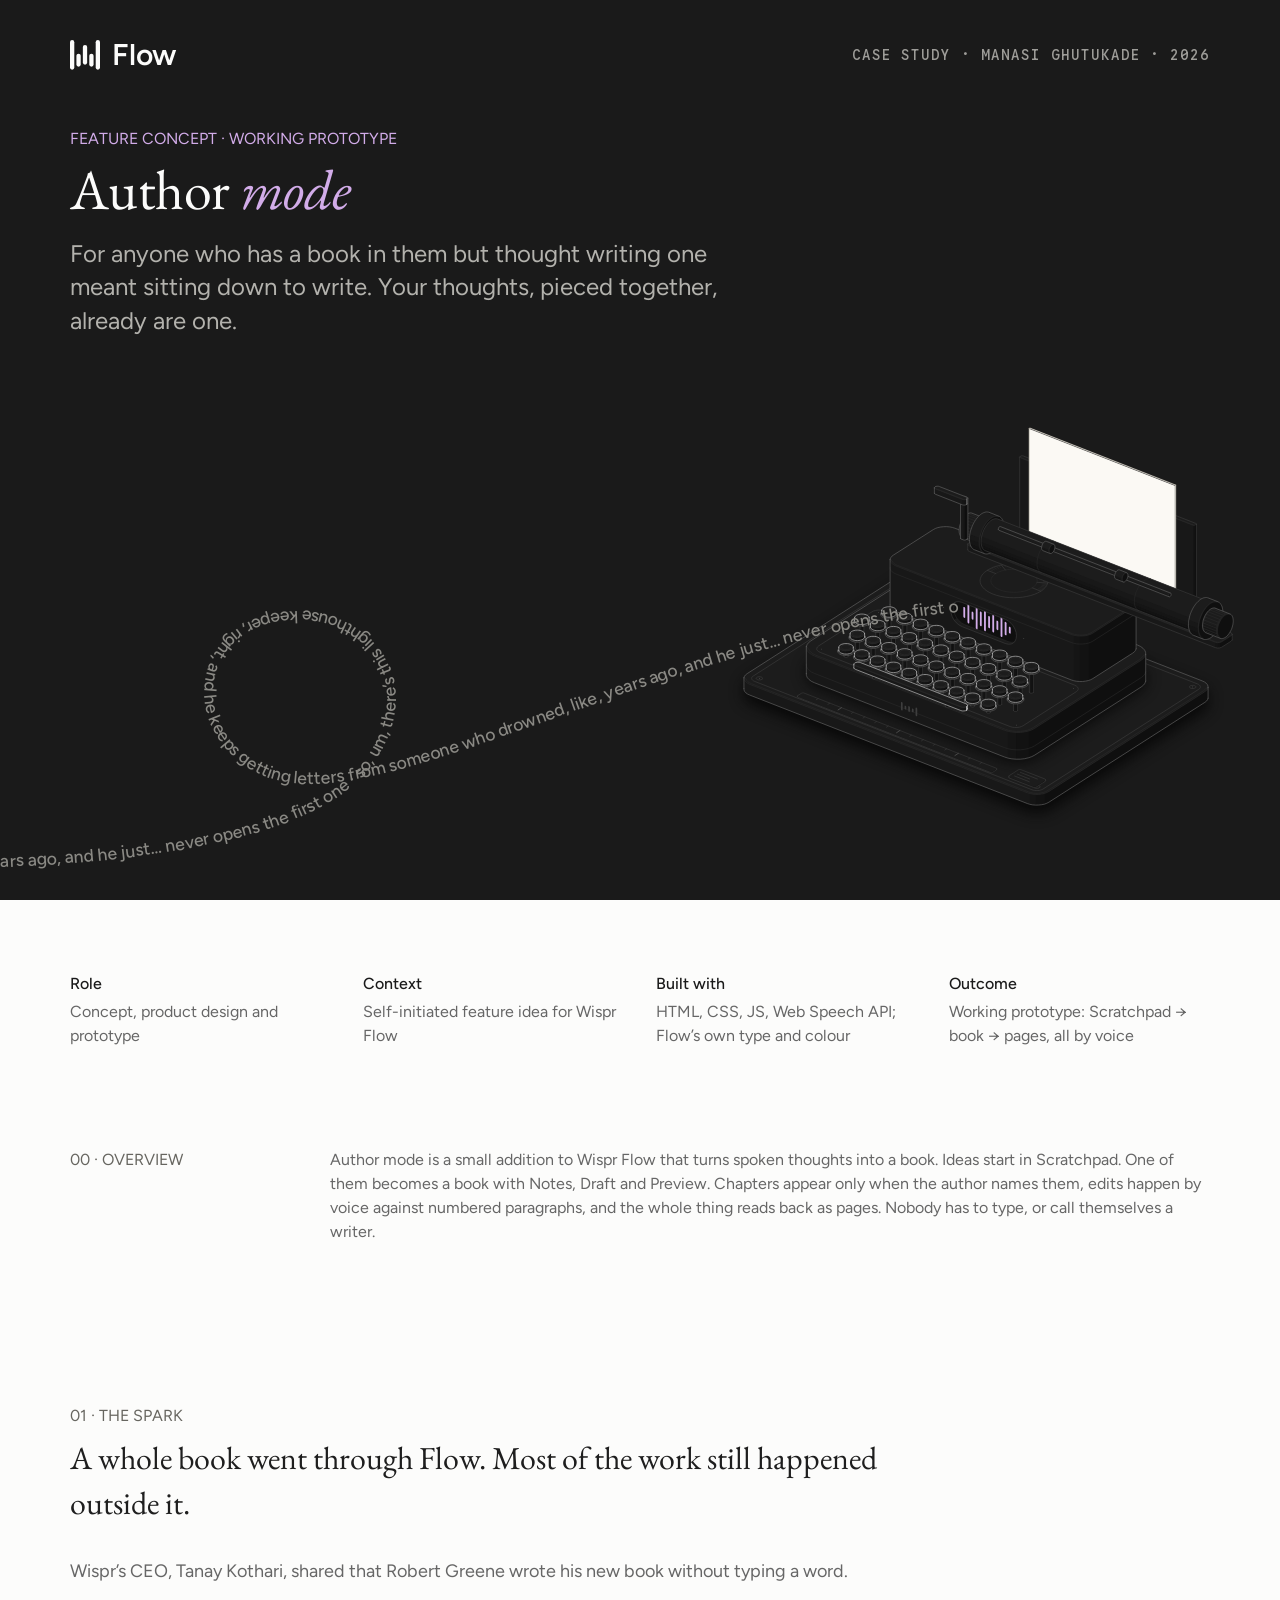
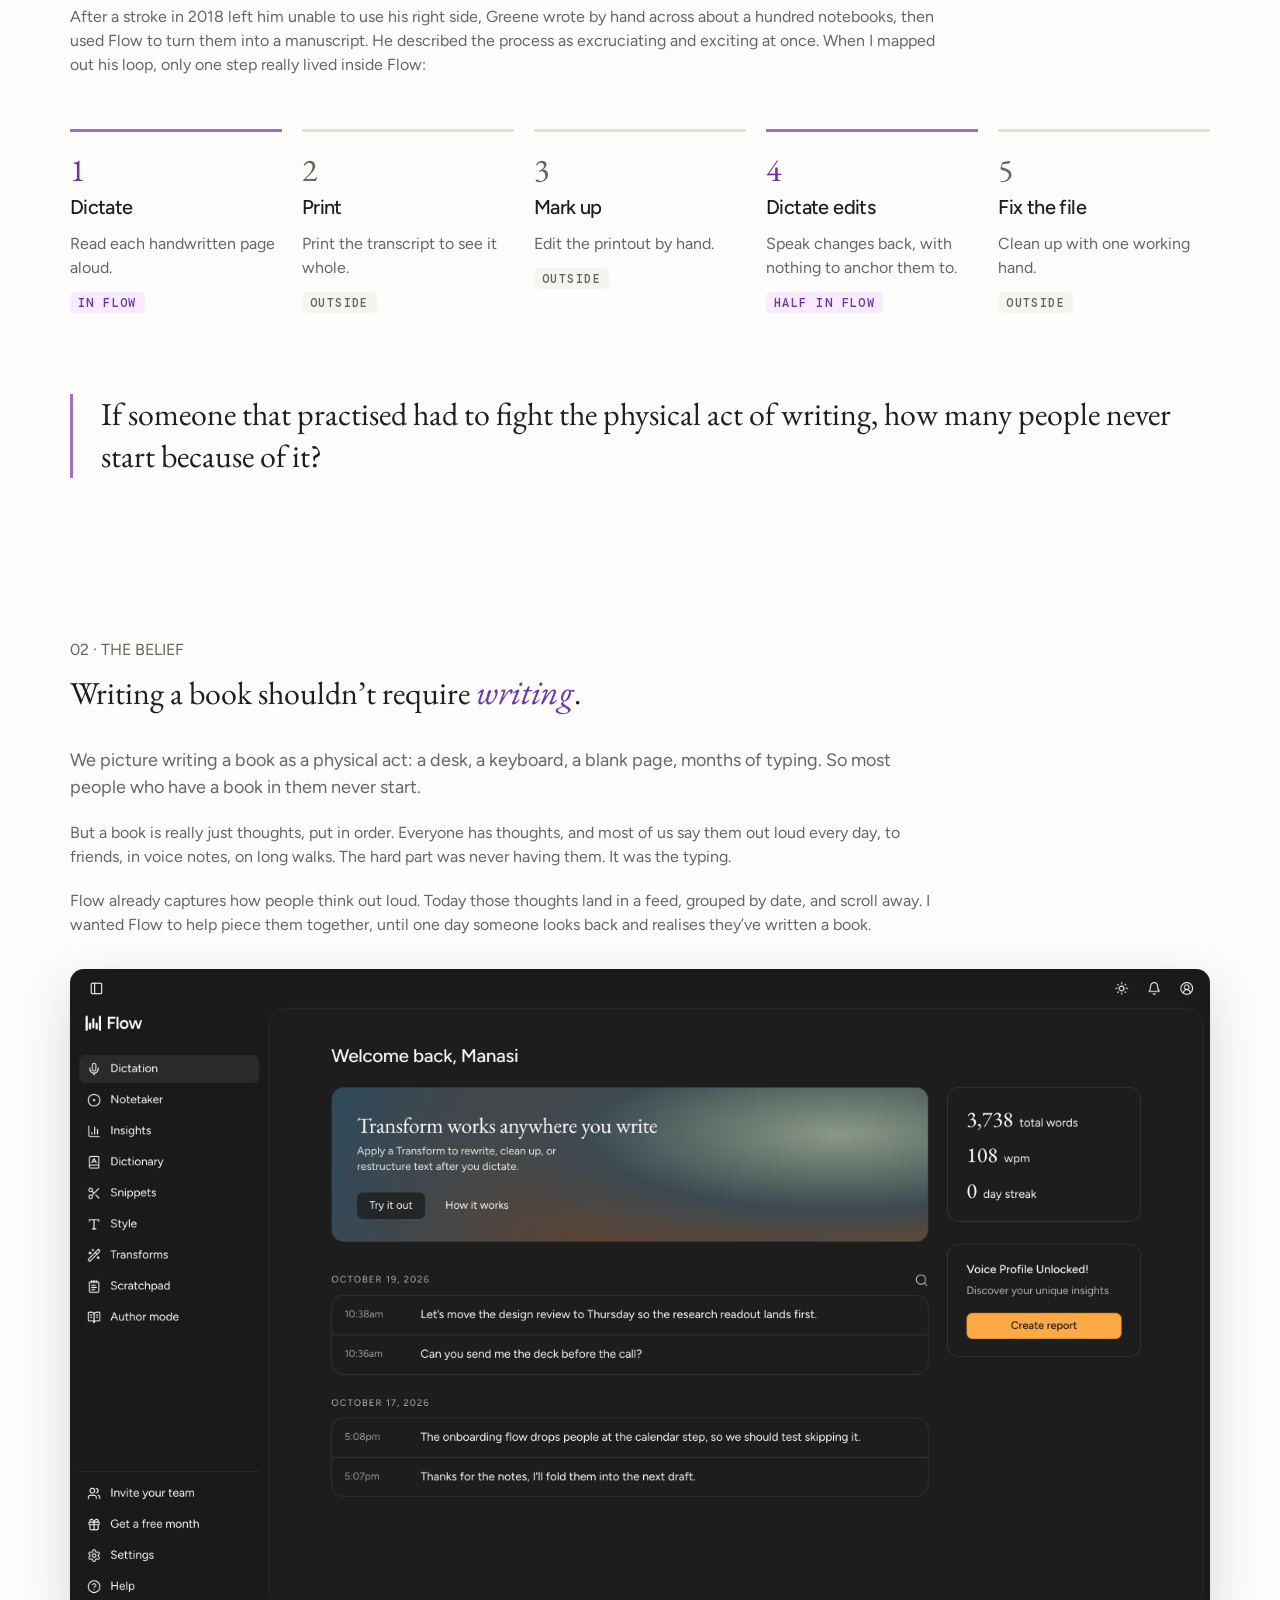
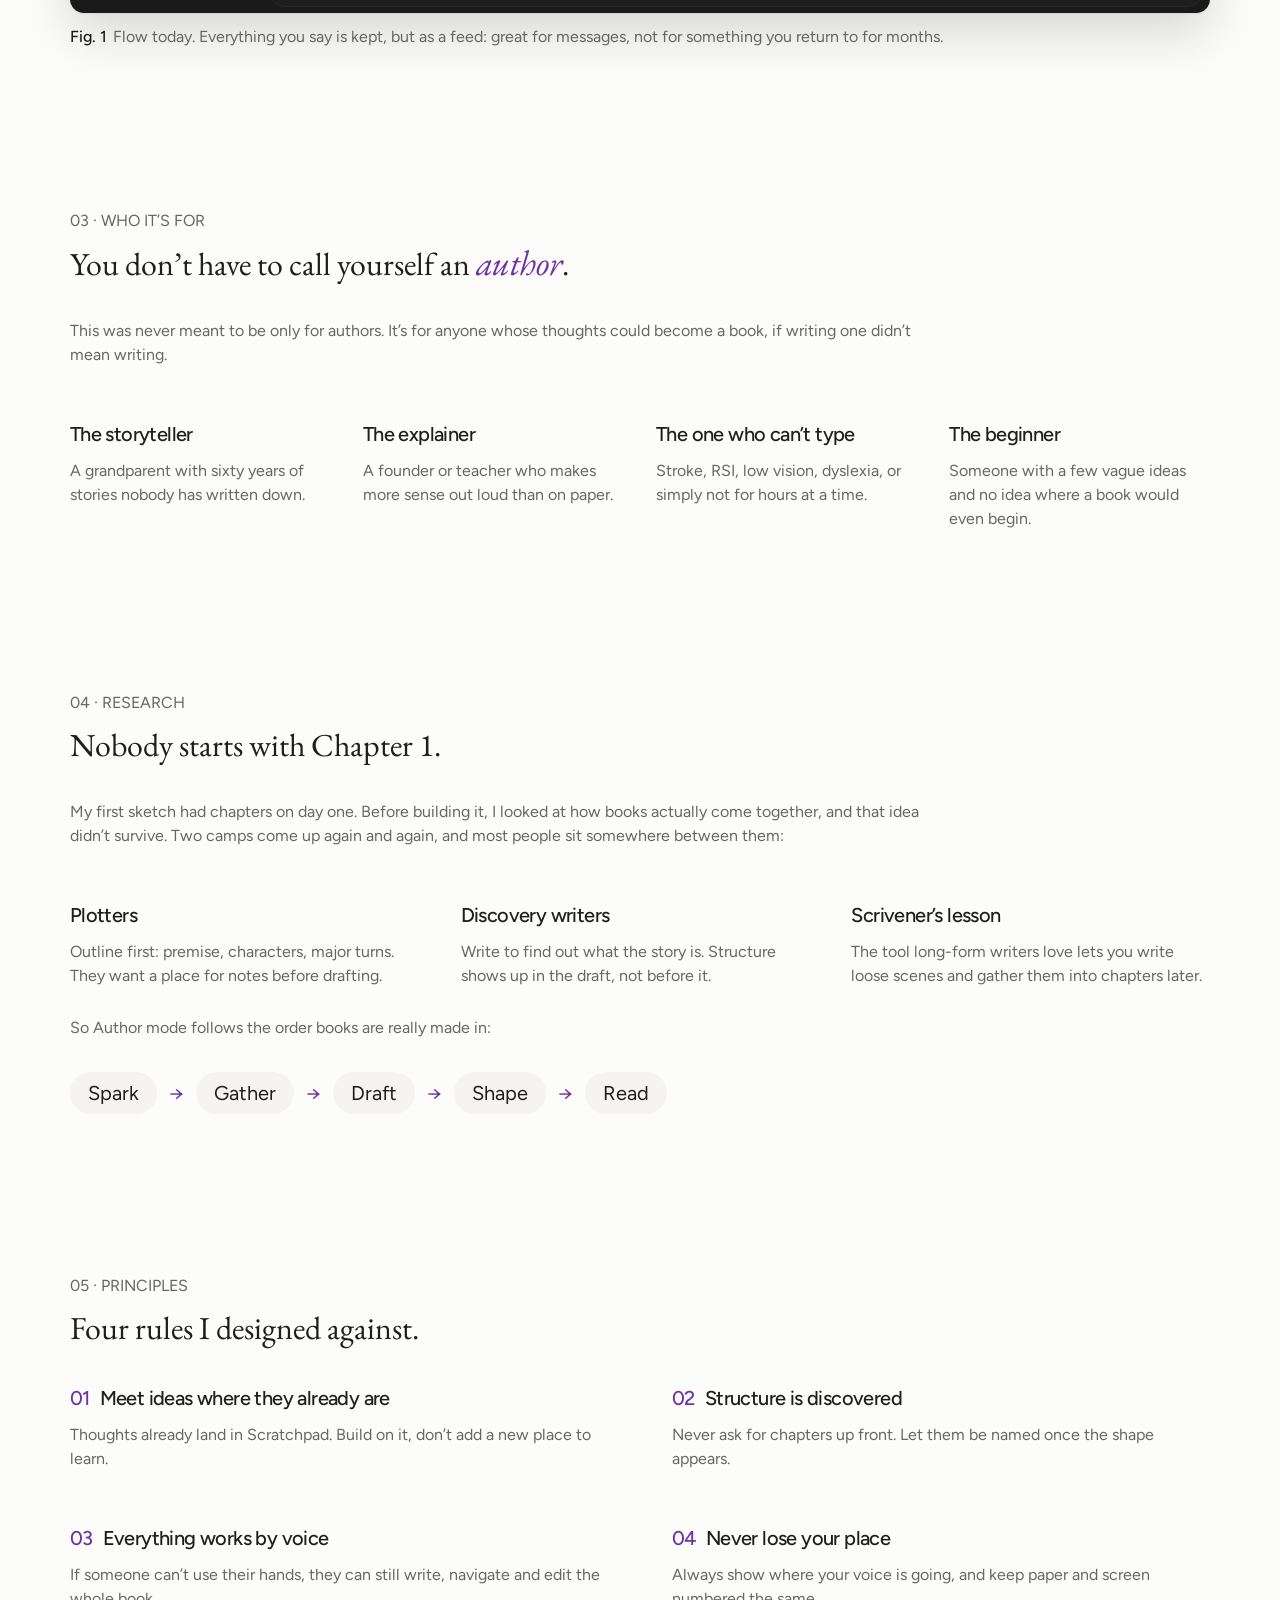
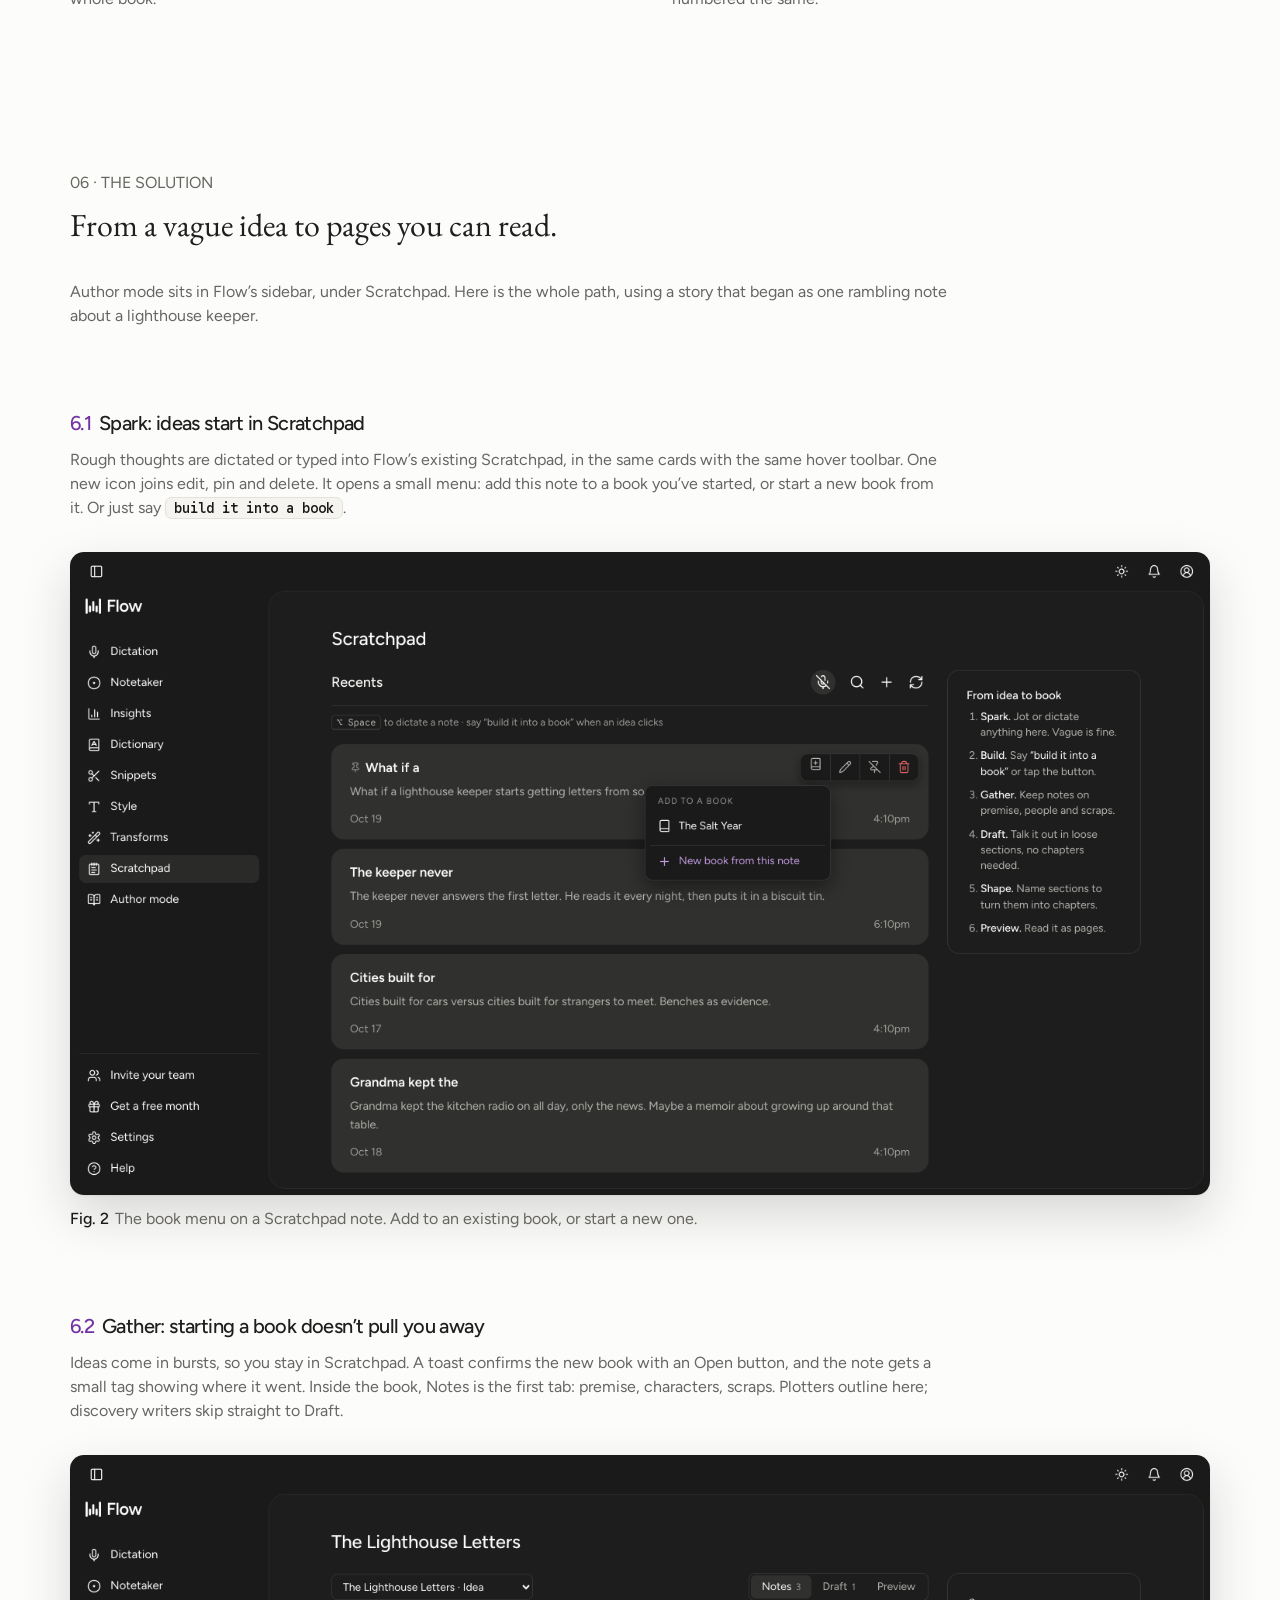
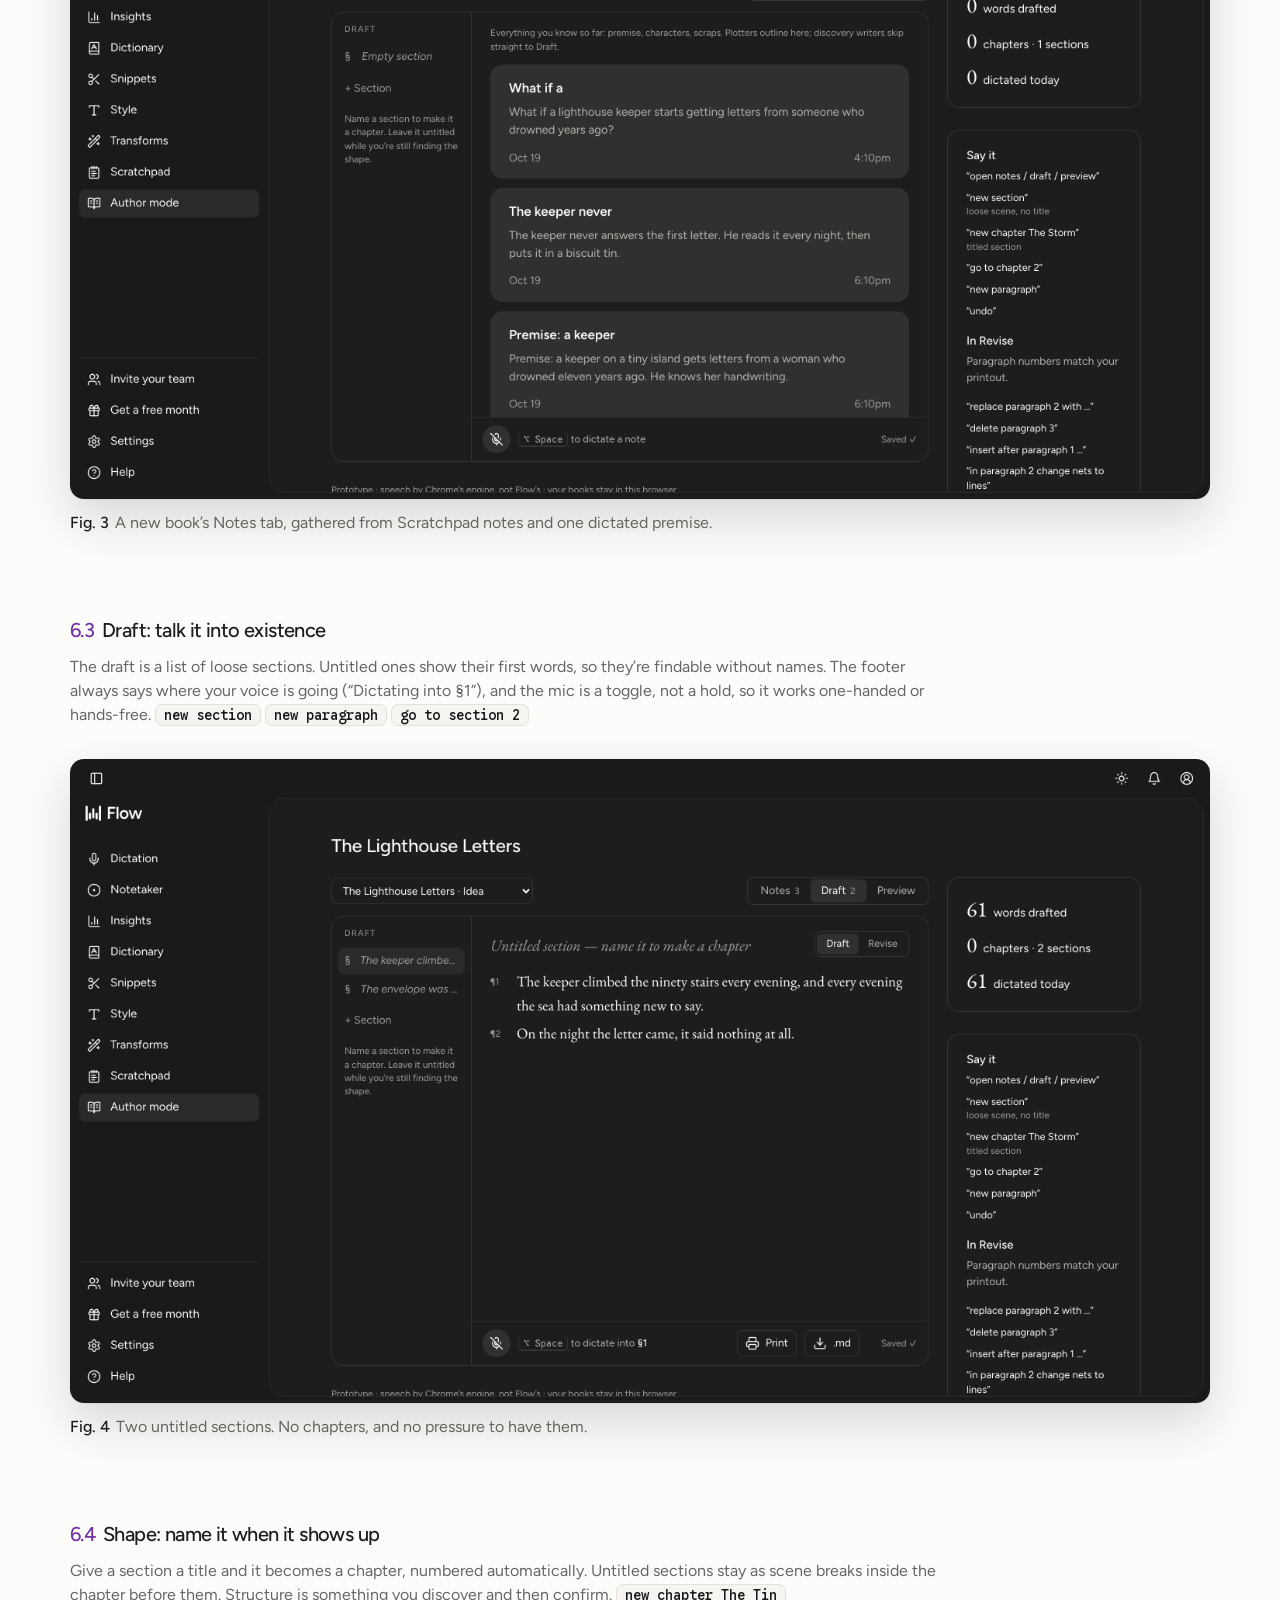
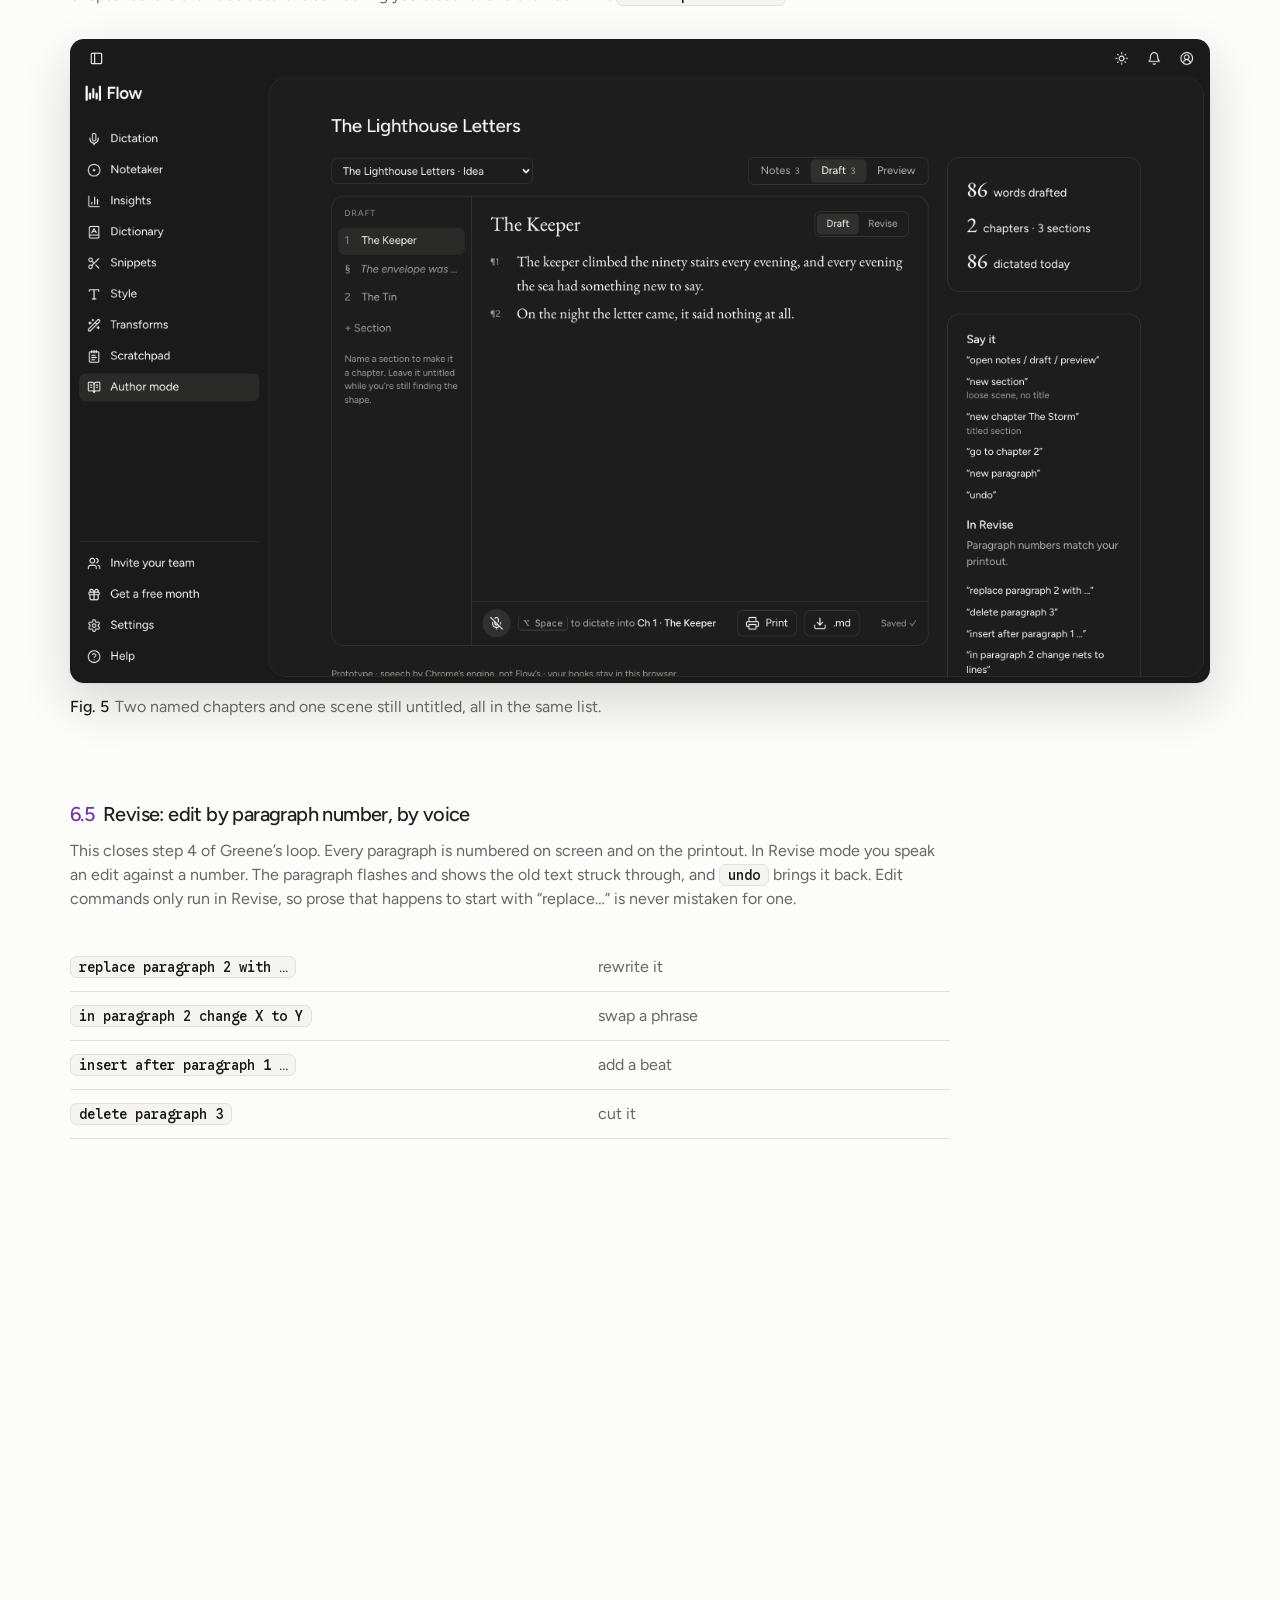
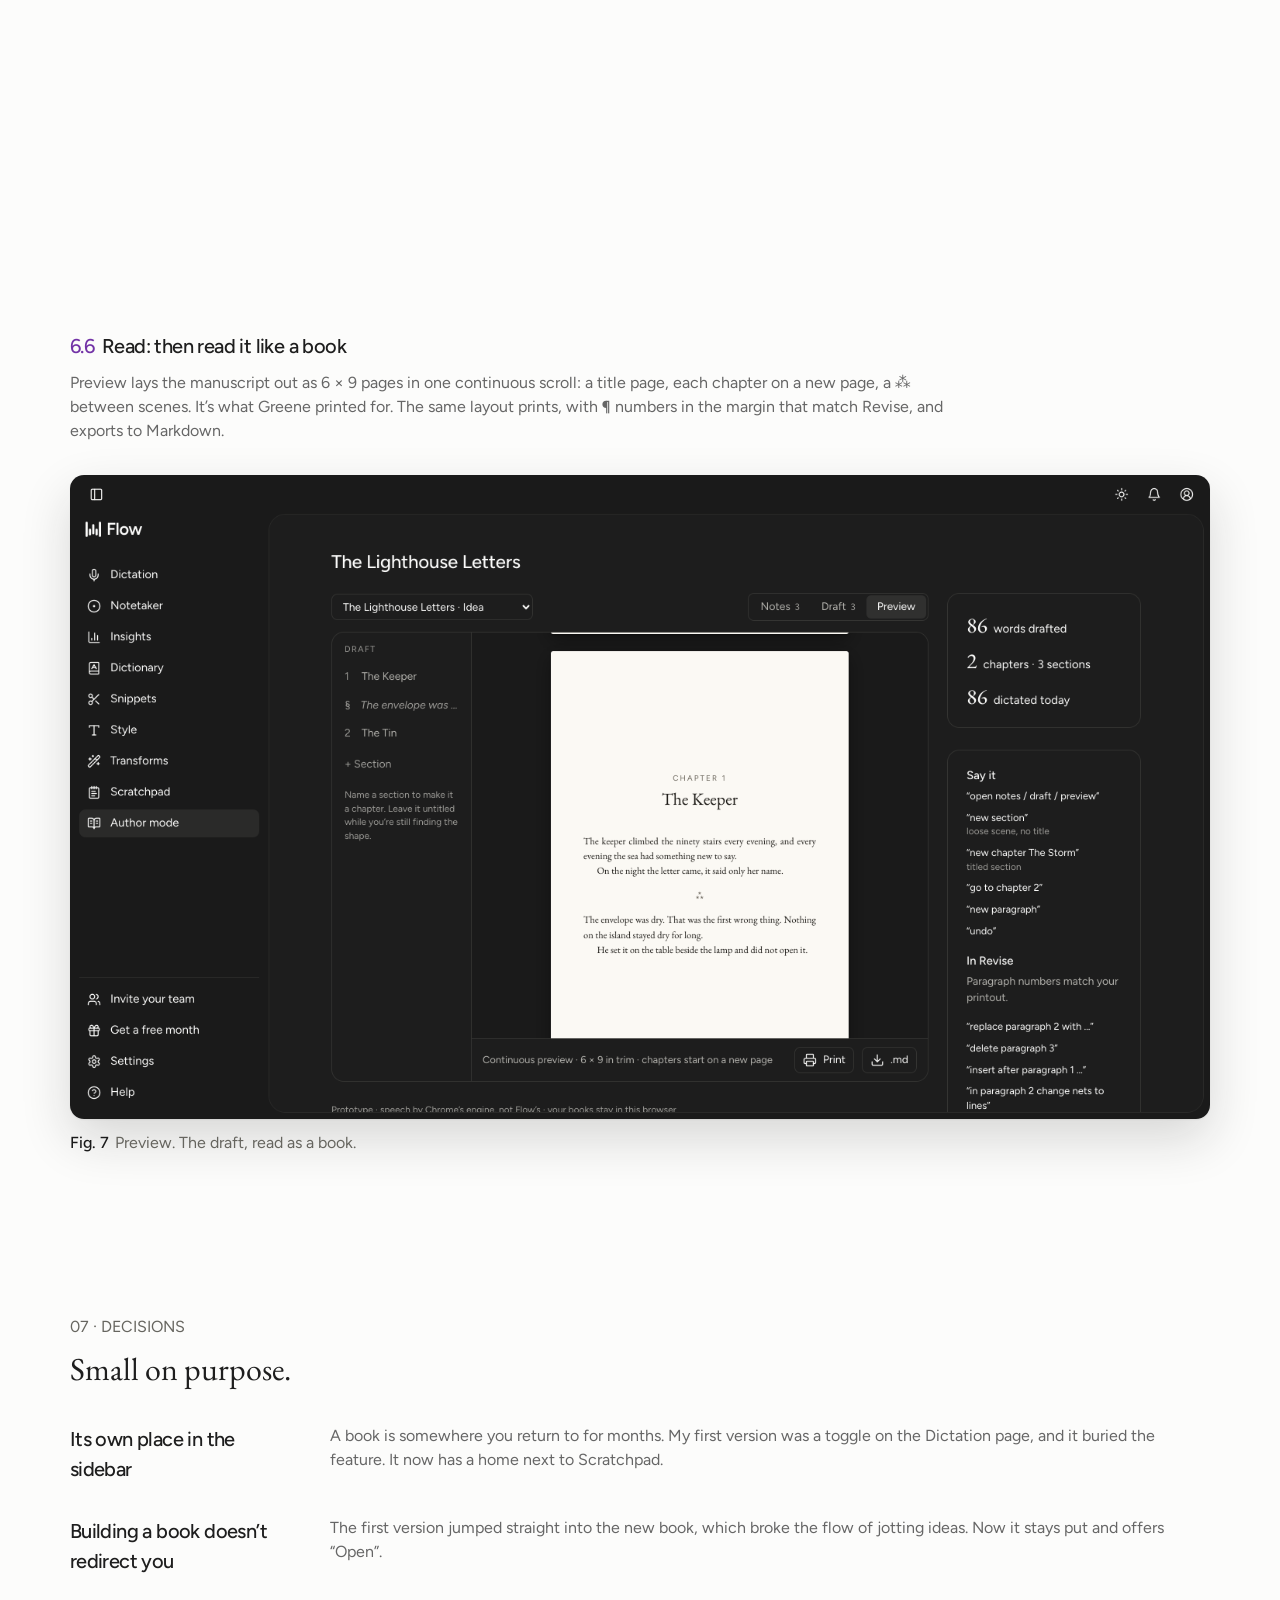
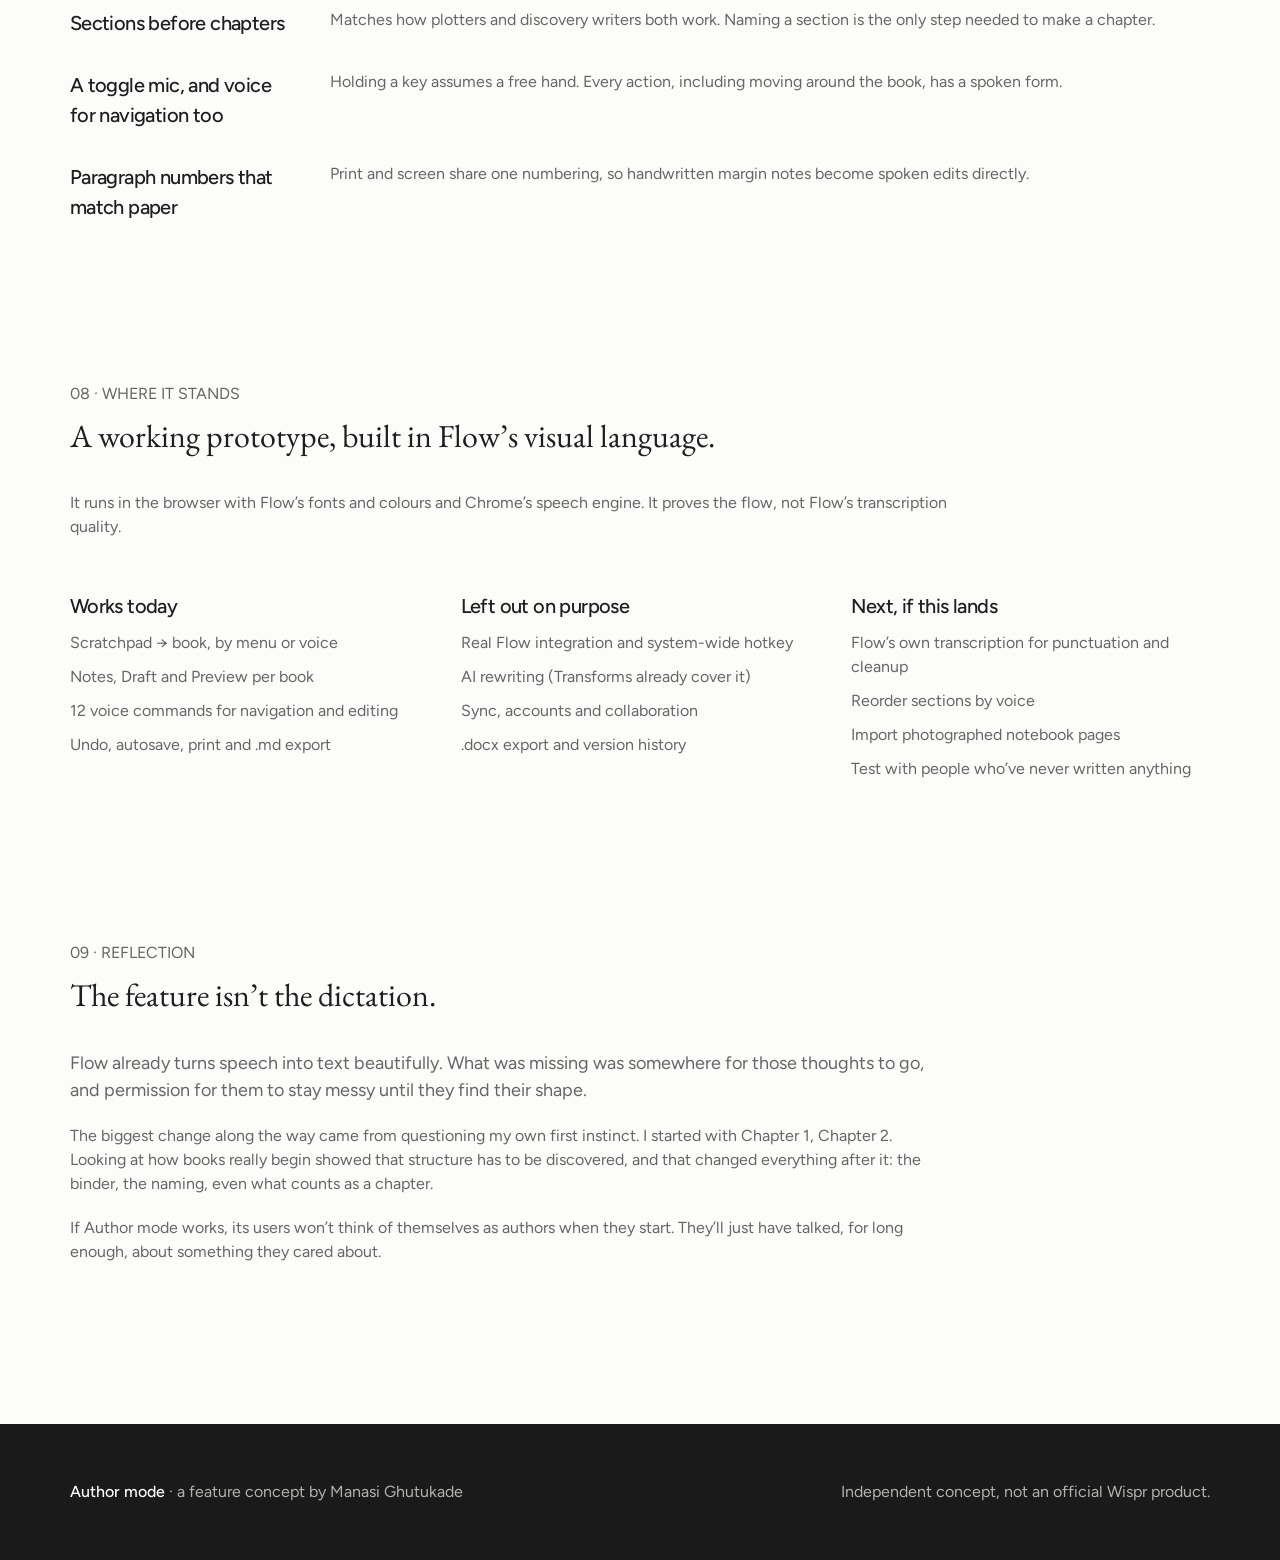
==== case-study/index.html @ c4dad4e4 "initialize project with essential files and configurations" ====
<!doctype html>
<html lang="en">
<head>
<meta charset="utf-8">
<meta name="viewport" content="width=device-width, initial-scale=1">
<title>Author mode · Case study</title>
<style>
@font-face { font-family: Figtree; src: url(../assets/figtree.ttf); font-weight: 300 900; }
@font-face { font-family: Figtree; src: url(../assets/figtree-italic.ttf); font-weight: 300 900; font-style: italic; }
@font-face { font-family: 'EB Garamond'; src: url(../assets/ebgaramond.ttf); font-weight: 400 800; }
@font-face { font-family: 'EB Garamond'; src: url(../assets/ebgaramond-italic.ttf); font-weight: 400 800; font-style: italic; }
@font-face { font-family: 'Google Sans Code'; src: url(../assets/googlesanscode.ttf); }

:root {
  --paper: #fcfcfb; --sand: #f5f4f0; --line: #e4e1d8; --ink: #1a1a1a; --ink2: #4f4e4b; --ink3: #66655f;
  --accent: #7232a6; --accent-mid: #a26ec1; --accent-soft: #d2ace9; --accent-tint: #f6ecfd; --dark: #1a1a1a;
  --serif: 'EB Garamond', Georgia, serif; --sans: Figtree, system-ui, sans-serif; --mono: 'Google Sans Code', ui-monospace, monospace;
  --gut: clamp(20px, 5.45vw, 80px);
}
* { box-sizing: border-box; margin: 0; padding: 0; }
html { scroll-behavior: smooth; }
body { background: var(--paper); color: var(--ink); font: 400 16px/24px var(--sans); -webkit-font-smoothing: antialiased; }
img { max-width: 100%; display: block; }
a { color: inherit; }
em { font-family: var(--serif); font-style: italic; font-size: 1.1em; color: var(--accent); }
b, strong { font-weight: 600; }

/* ---------- hero ---------- */
.hero { background: var(--dark); color: #fcfcfb; min-height: 100vh; display: flex; flex-direction: column; overflow: hidden; padding: clamp(24px, 4vh, 44px) var(--gut) 0; }
.hero-in { width: 100%; max-width: 1400px; margin: 0 auto; }
.hero .top { display: flex; justify-content: space-between; align-items: center; gap: 16px; flex-wrap: wrap; }
.logo { display: flex; align-items: center; gap: 12px; font: 600 30px var(--sans); }
.logo svg { width: 30px; height: 30px; }
.hero .by { font: 500 14px var(--mono); letter-spacing: .14em; color: #9d9c98; text-transform: uppercase; }
.hero .kicker { font: 400 16px/24px var(--sans); color: var(--accent-soft); text-transform: uppercase; margin: clamp(32px, 6vh, 80px) 0 8px; }
.hero h1 { font: 400 56px/1.1 var(--serif); letter-spacing: -.01em; }
.hero h1 em { font-size: 1em; color: var(--accent-soft); }
.hero .sub { font: 400 24px/1.4 var(--sans); color: #b3b2ad; max-width: 680px; margin-top: 16px; }
.tw-hero { margin: auto calc(-1 * var(--gut)) 0; width: calc(100% + 2 * var(--gut)); padding-top: 8px; }

/* ---------- type + spacing follow the iHeartMedia case study (measured at 1470px) ----------
   gutter 80 · column 1310 · label 16 caps → 8 → heading 32/44.8 → 32 → body 16/24 (#666)
   sub-head 20/30 500 → 10 → body → 32 → media → 80 · sections 160 apart · prose measure 880 */
.meta { max-width: 1470px; margin: 0 auto; padding: 72px var(--gut) 0; display: grid; grid-template-columns: repeat(4, 1fr); gap: 32px; }
.meta dt { font: 500 16px/24px var(--sans); color: var(--ink); margin-bottom: 4px; }
.meta dd { font: 400 16px/24px var(--sans); color: #666; }

.layout { max-width: 1470px; margin: 0 auto; padding: 0 var(--gut); }
article { padding: 0 0 160px; }
article > section { padding-top: 160px; }
article > section:first-child { padding-top: 100px; }
.prose { max-width: 880px; }
.prose p + p { margin-top: 20px; }
p { font: 400 16px/24px var(--sans); color: #666; }
.num { font: 400 16px/24px var(--sans); text-transform: uppercase; color: var(--ink3); display: block; margin-bottom: 8px; letter-spacing: 0; }
h2 { font: 400 32px/44.8px var(--serif); letter-spacing: 0; margin-bottom: 32px; max-width: 880px; color: #1e1e1e; }
h3 { font: 500 20px/30px var(--sans); letter-spacing: -.6px; margin: 80px 0 10px; color: #1e1e1e; }
.h3-num { font: 500 20px/30px var(--sans); color: var(--accent); margin-right: 8px; }
.layout .lead { font: 400 18px/27px var(--sans); color: #666; }

.tldr { max-width: 1310px; display: grid; grid-template-columns: 1fr 880px; gap: 32px; }
.tldr .num { margin: 0; }
.tldr p { font: 400 16px/24px var(--sans); color: #666; }

.pull { margin: 80px 0 0; padding-left: 28px; border-left: 3px solid var(--accent-mid); font: 400 32px/41.6px var(--serif); max-width: 1150px; color: #1e1e1e; }

figure { margin: 32px 0 0; }
figure img { border-radius: 14px; box-shadow: 0 1px 2px rgba(0,0,0,.06), 0 20px 50px rgba(26,26,26,.16); width: 100%; }
figcaption { font: 400 16px/24px var(--sans); color: var(--ink3); margin-top: 12px; max-width: 880px; }
figcaption b { color: var(--ink); font-weight: 500; margin-right: 6px; }

/* Greene's loop */
.loop { display: grid; grid-template-columns: repeat(5, 1fr); gap: 0 20px; margin-top: 52px; }
.loop > div { padding-top: 16px; border-top: 3px solid var(--line); }
.loop > .in { border-top-color: var(--accent-mid); }
.loop .n { font: 400 32px/44.8px var(--serif); color: var(--ink3); }
.loop .in .n { color: var(--accent); }
.loop h4 { font: 500 20px/30px var(--sans); letter-spacing: -.6px; margin: 0 0 10px; color: #1e1e1e; }
.loop p { font: 400 16px/24px var(--sans); color: #666; }
.loop .tag { display: inline-block; margin-top: 12px; font: 500 12px var(--mono); letter-spacing: .12em; padding: 3px 8px; border-radius: 5px; text-transform: uppercase; background: var(--sand); color: var(--ink3); }
.loop .in .tag { background: var(--accent-tint); color: var(--accent); }

.people { list-style: none; display: grid; grid-template-columns: repeat(4, 1fr); gap: 32px; margin-top: 52px; }
.people li { font: 400 16px/24px var(--sans); color: #666; }
.people b { display: block; font: 500 20px/30px var(--sans); letter-spacing: -.6px; color: #1e1e1e; margin-bottom: 10px; }

.cards { display: grid; grid-template-columns: repeat(3, 1fr); gap: 32px; margin-top: 52px; }
.card b { display: block; font: 500 20px/30px var(--sans); letter-spacing: -.6px; color: #1e1e1e; margin-bottom: 10px; }
.card p { font: 400 16px/24px var(--sans); color: #666; }
.flowline { display: flex; flex-wrap: wrap; align-items: center; gap: 12px; margin-top: 32px; font: 400 20px/30px var(--sans); color: #1e1e1e; }
.flowline span { background: var(--sand); border-radius: 999px; padding: 6px 18px; }
.flowline i { font-style: normal; color: var(--accent); }

.principles { counter-reset: p; display: grid; grid-template-columns: 1fr 1fr; gap: 52px 64px; max-width: 1310px; }
.principles > div { counter-increment: p; }
.principles h4 { font: 500 20px/30px var(--sans); letter-spacing: -.6px; margin-bottom: 10px; color: #1e1e1e; }
.principles h4::before { content: counter(p, decimal-leading-zero); font: 500 20px/30px var(--sans); color: var(--accent); margin-right: 10px; }
.principles p { font: 400 16px/24px var(--sans); color: #666; }

.say { font: 500 14px var(--mono); background: var(--sand); border: 1px solid var(--line); border-radius: 7px; padding: 1px 8px; white-space: nowrap; color: var(--ink); }
.cmds { width: 100%; max-width: 880px; border-collapse: collapse; margin-top: 32px; }
.cmds td { padding: 12px 0; border-bottom: 1px solid var(--line); font: 400 16px/24px var(--sans); color: #666; }
.cmds td:first-child { width: 60%; }

.decisions { display: grid; gap: 32px; max-width: 1310px; }
.decisions > div { display: grid; grid-template-columns: 1fr 880px; gap: 32px; }
.decisions h4 { font: 500 20px/30px var(--sans); letter-spacing: -.6px; color: #1e1e1e; }
.decisions p { font: 400 16px/24px var(--sans); color: #666; }

.status { display: grid; grid-template-columns: repeat(3, 1fr); gap: 32px; margin-top: 52px; }
.status h4 { font: 500 20px/30px var(--sans); letter-spacing: -.6px; color: #1e1e1e; margin-bottom: 10px; }
.status ul { list-style: none; display: grid; gap: 10px; font: 400 16px/24px var(--sans); color: #666; }

footer { background: var(--dark); color: #b3b2ad; padding: 56px var(--gut); font: 400 16px/24px var(--sans); }
footer .in { max-width: 1400px; margin: 0 auto; display: flex; justify-content: space-between; gap: 24px; flex-wrap: wrap; }
footer b { color: #fcfcfb; font-weight: 500; }

@media (prefers-reduced-motion: no-preference) {
  .rv { opacity: 0; transform: translateY(24px); transition: opacity .7s ease, transform .7s cubic-bezier(.2,.7,.2,1); }
  .rv.in { opacity: 1; transform: none; }
}
@media (max-width: 1000px) {
  .tldr { grid-template-columns: 1fr; gap: 10px; }
  .people { grid-template-columns: 1fr 1fr; }
  .meta { grid-template-columns: 1fr 1fr; }
  .cards, .status { grid-template-columns: 1fr; }
  .loop { grid-template-columns: 1fr 1fr; gap: 0 20px; }
  .decisions > div { grid-template-columns: 1fr; gap: 10px; }
}
@media (max-width: 640px) {
  .people, .principles, .loop { grid-template-columns: 1fr; }
  .say { white-space: normal; }
  /* phone: enlarge the band, centre it on the typewriter (77% across), clear room above for the rising machine */
  .tw-hero { width: 230vw; margin-left: calc(-141vw - var(--gut)); margin-right: 0; padding-top: 140px; }
}
</style>
</head>
<body>

<header class="hero">
  <div class="hero-in">
    <div class="top">
      <div class="logo"><svg viewBox="0 0 126 125" aria-hidden="true"><g fill="#fcfcfb"><rect x="0" y="0" width="18" height="124.3" rx="9"/><rect x="27" y="56.9" width="18" height="54.9" rx="9"/><rect x="54" y="20.3" width="18" height="82.8" rx="9"/><rect x="81" y="56.9" width="18" height="54.9" rx="9"/><rect x="108" y="0" width="18" height="124.3" rx="9"/></g></svg>Flow</div>
      <div class="by">Case study · Manasi Ghutukade · 2026</div>
    </div>
    <div class="kicker">Feature concept · working prototype</div>
    <h1>Author <em>mode</em></h1>
    <p class="sub">For anyone who has a book in them but thought writing one meant sitting down to write. Your thoughts, pieced together, already are one.</p>
  </div>

  <!-- TYPEWRITER:START -->
<style>
.iso{
  --anatomy-page:#0b0b0b;--anatomy-card:#131313;--anatomy-text:#a3a3a3;--anatomy-strong:#e6e6e6;--anatomy-muted:#6e6e6e;
  --anatomy-paper:#131313;--anatomy-face:#1b1b1b;--anatomy-top:#1c1c1c;
  --anatomy-shade-0:#0f0f0f;--anatomy-shade-1:#121212;--anatomy-shade-2:#151515;--anatomy-shade-3:#181818;
  --anatomy-lit-top:#262626;--anatomy-lit-shade:#1d1d1d;
  --anatomy-hi:#d4d4d4;--anatomy-mid:#6a6a6a;--anatomy-lo:#3e3e3e;--anatomy-faint:#2a2a2a;--anatomy-lit:#ffffff;
  --anatomy-halo:#050505;--anatomy-halo-opacity:.9;--anatomy-dot:#e6e6e6;
  --anatomy-red:#ff6b6b;--anatomy-green:#6be0a0;--anatomy-blue:#6b9bff;
  --anatomy-weight:.6px;--anatomy-ease:cubic-bezier(.32,.72,0,1);
  --anatomy-mono:ui-monospace,"SF Mono",Menlo,Consolas,monospace;
  --anatomy-lift:inset 0 1px 0 0 #ffffff0a,inset 0 0 0 1px #ffffff06,0 0 0 1px #00000026,0 1px 1px -.5px #00000014,0 3px 3px -1.5px #00000014,0 6px 6px -3px #00000014,0 12px 12px -6px #00000014;
}
.iso[data-theme="light"]{
  --anatomy-page:#f2f2ef;--anatomy-card:#fbfbfa;--anatomy-text:#57575a;--anatomy-strong:#18181a;--anatomy-muted:#8c8c90;
  --anatomy-paper:#fbfbfa;--anatomy-face:#ffffff;--anatomy-top:#ffffff;
  --anatomy-shade-0:#dcdcd9;--anatomy-shade-1:#e5e5e2;--anatomy-shade-2:#ededea;--anatomy-shade-3:#f4f4f1;
  --anatomy-lit-top:#ffffff;--anatomy-lit-shade:#eeeeeb;
  --anatomy-hi:#26262a;--anatomy-mid:#8a8a8f;--anatomy-lo:#b4b4b8;--anatomy-faint:#d4d4d6;--anatomy-lit:#000000;
  --anatomy-halo:#8a8a80;--anatomy-halo-opacity:.32;--anatomy-dot:#3a3a3e;
  --anatomy-red:#e5484d;--anatomy-green:#30a46c;--anatomy-blue:#3e63dd;
  --anatomy-lift:inset 0 1px 0 0 #ffffff,0 0 0 1px #0000000f,0 1px 1px -.5px #0000000a,0 3px 3px -1.5px #0000000a,0 6px 6px -3px #0000000a,0 12px 12px -6px #0000000a;
}
.iso-svg{display:block;width:100%;height:auto;overflow:visible}
.iso-svg path,.iso-svg circle{vector-effect:non-scaling-stroke}
.iso-fill{fill:var(--anatomy-paper);stroke:none}
.iso-solid[data-lit]>.iso-fill{fill:var(--anatomy-face)}
.iso-shade,.iso-top{stroke:none}
.iso-shade[data-shade="0"]{fill:var(--anatomy-shade-0)}
.iso-shade[data-shade="1"]{fill:var(--anatomy-shade-1)}
.iso-shade[data-shade="2"]{fill:var(--anatomy-shade-2)}
.iso-shade[data-shade="3"]{fill:var(--anatomy-shade-3)}
.iso-top{fill:var(--anatomy-top)}
.iso-solid[data-lit]>.iso-top{fill:var(--anatomy-lit-top)}
.iso-solid[data-lit]>.iso-shade{fill:var(--anatomy-lit-shade)}
.iso-solid[data-seamless]>.iso-shade,.iso-solid[data-seamless]>.iso-top{stroke-width:.4;stroke-linejoin:round}
.iso-solid[data-seamless]>.iso-shade[data-shade="0"]{stroke:var(--anatomy-shade-0)}
.iso-solid[data-seamless]>.iso-shade[data-shade="1"]{stroke:var(--anatomy-shade-1)}
.iso-solid[data-seamless]>.iso-shade[data-shade="2"]{stroke:var(--anatomy-shade-2)}
.iso-solid[data-seamless]>.iso-shade[data-shade="3"]{stroke:var(--anatomy-shade-3)}
.iso-solid[data-seamless]>.iso-top{stroke:var(--anatomy-top)}
.iso-solid[data-seamless][data-lit]>.iso-top{stroke:var(--anatomy-lit-top)}
.iso-solid[data-seamless][data-lit]>.iso-shade{stroke:var(--anatomy-lit-shade)}
.iso-solid[data-lit]>.iso-edge{stroke:var(--anatomy-lit)}
.iso-halo{fill:var(--anatomy-halo);stroke:none;filter:blur(9px);opacity:var(--anatomy-halo-opacity);transform:translateY(3px)}
.iso-line{fill:none;stroke:var(--anatomy-lo);stroke-width:var(--anatomy-weight);stroke-linecap:round;stroke-linejoin:round}
.iso-line[data-tone="hi"]{stroke:var(--anatomy-hi)}
.iso-line[data-tone="mid"]{stroke:var(--anatomy-mid)}
.iso-line[data-tone="lo"]{stroke:var(--anatomy-lo)}
.iso-line[data-tone="faint"]{stroke:var(--anatomy-faint)}
.iso-line[data-tone="lit"]{stroke:var(--anatomy-lit)}
.iso-line[data-tone="red"]{stroke:var(--anatomy-red)}
.iso-line[data-tone="green"]{stroke:var(--anatomy-green)}
.iso-line[data-tone="blue"]{stroke:var(--anatomy-blue)}
.iso-line[data-dotted]{stroke-dasharray:.01 3.5;stroke-width:1}
.iso-line[data-dashed]{stroke-dasharray:3 3}
.iso-line[data-flow]{stroke-dasharray:2 6}
.iso-wire-end{fill:var(--anatomy-paper);stroke:var(--anatomy-lo);stroke-width:var(--anatomy-weight)}
.iso-wire[data-tone="hi"] .iso-wire-end{stroke:var(--anatomy-hi)}
.iso-wire[data-tone="mid"] .iso-wire-end{stroke:var(--anatomy-mid)}
.iso-wire[data-tone="faint"] .iso-wire-end{stroke:var(--anatomy-faint)}
.iso-wire[data-tone="lit"] .iso-wire-end{stroke:var(--anatomy-lit)}
.iso-dots circle{fill:var(--anatomy-dot);stroke:none;opacity:.32}
.iso-dots[data-tone="hi"] circle{opacity:.85}
.iso-dots[data-tone="mid"] circle{opacity:.45}
.iso-dots[data-tone="lo"] circle{opacity:.22}
.iso-dots[data-tone="faint"] circle{opacity:.12}
.iso-face-text{fill:var(--anatomy-mid);font-family:var(--anatomy-mono);letter-spacing:.04em}
.iso-face-text[data-tone="hi"]{fill:var(--anatomy-hi)}
.iso-face-text[data-tone="lo"]{fill:var(--anatomy-lo)}
.iso-face-text[data-tone="faint"]{fill:var(--anatomy-faint)}
.tb-body{fill:var(--anatomy-shade-2);stroke:none}
.tb-shine{fill:var(--anatomy-top);stroke:none}
.tb-shade{fill:var(--anatomy-shade-0);stroke:none}
.tb-ring{fill:none;stroke:var(--anatomy-lo);stroke-width:.45;stroke-linecap:butt;stroke-linejoin:round}
.tb-ring[data-tone="mid"]{stroke:var(--anatomy-mid)}
.tb-ring[data-tone="faint"]{stroke:var(--anatomy-faint)}
.tb-ring[data-tone="hi"]{stroke:var(--anatomy-hi)}
@keyframes iso-flow{to{stroke-dashoffset:-32}}
@keyframes iso-pulse{0%,100%{opacity:.18}12%{opacity:1}40%{opacity:.18}}
.iso-line[data-flow]{animation:iso-flow 1600ms linear infinite}
.iso-dots circle[data-pulse]{animation:iso-pulse 1600ms steps(1,end) infinite;animation-delay:var(--pulse-at,0ms)}
.iso-figure{margin:32px 0 36px}
.iso-plate{position:relative;padding:52px 24px;border-radius:0;background:var(--anatomy-card);box-shadow:0 0 0 1px var(--anatomy-mid);--anatomy-paper:var(--anatomy-card)}
.iso-plate-corners{position:absolute;inset:18px 20px;pointer-events:none}
.iso-plate-corner{position:absolute;color:var(--anatomy-muted);font-family:var(--anatomy-mono);font-size:10.5px;line-height:1;letter-spacing:.04em;white-space:nowrap}
.iso-plate-corner[data-corner="fig"]{top:0;left:0;color:var(--anatomy-text)}
.iso-plate-corner[data-corner="title"]{top:0;right:0;text-transform:uppercase;letter-spacing:.1em}
.iso-plate-corner[data-corner="hint"]{bottom:0;left:0;text-transform:uppercase;letter-spacing:.1em}
.iso-plate-corner[data-corner="readout"]{right:0;bottom:0;color:var(--anatomy-text);font-variant-numeric:tabular-nums}
.iso-plate .iso-svg{margin:0 auto}
.iso-legend{display:grid;gap:8px;margin-top:12px;color:var(--anatomy-muted);font-size:13px;line-height:1.55}
.iso-keys{display:flex;flex-wrap:wrap;gap:6px 18px}
.iso-key{display:inline-flex;align-items:center;gap:7px}
.iso-swatch{width:16px;height:10px;flex:none;overflow:visible}
.iso-swatch path{fill:none;stroke:var(--anatomy-hi);stroke-width:1;vector-effect:non-scaling-stroke;stroke-linejoin:round;stroke-linecap:round}
.iso-swatch[data-mark="raised"] path,.iso-swatch[data-mark="flat"] path{stroke:var(--anatomy-mid)}
.iso-swatch[data-mark="lit"] path{stroke:var(--anatomy-lit)}
.iso-swatch[data-mark="dim"] path{stroke:var(--anatomy-lo)}
.iso-swatch[data-mark="dotted"] path{stroke-dasharray:.01 3;stroke-width:1.4}
.iso-swatch[data-mark="dashed"] path{stroke-dasharray:3 2.5}
.iso-swatch[data-mark="red"] path{stroke:var(--anatomy-red)}
.iso-swatch[data-mark="green"] path{stroke:var(--anatomy-green)}
.iso-swatch[data-mark="blue"] path{stroke:var(--anatomy-blue)}
.iso-swatch-crease{stroke:var(--anatomy-lo)!important}
@media (max-width:560px){.iso-plate{padding:48px 12px 70px}.iso-plate-corner[data-corner="hint"]{bottom:18px}}
@media (prefers-reduced-motion:reduce){.iso-line[data-flow],.iso-dots circle[data-pulse]{animation:none}}
</style>
<style>
.tw-hero{--anatomy-page:#1a1a1a;--anatomy-card:#1a1a1a;--anatomy-paper:#1a1a1a;--anatomy-halo:#050505}
.tw-band{display:block;width:100%;height:auto;overflow:visible}
.tw-spoken{fill:#8a8984;font-family:Figtree,system-ui,sans-serif;font-weight:500}
.tw-paper .iso-top,.tw-paper .iso-face,.tw-paper .iso-shade{fill:#fbf9f4}
.tw-paper .iso-edge{stroke:#d9d4c7}
.tw-type{fill:#1d1b17;font-family:'Google Sans Code',ui-monospace,monospace;white-space:pre}
.tw-well{fill:var(--anatomy-shade-0)}
.tw-bar{fill:#d2ace9;transform-box:fill-box;transform-origin:center}
.tw-mark{fill:var(--anatomy-lo)}
@media (prefers-reduced-motion:no-preference){.tw-bar{animation:tw-talk 1.1s ease-in-out infinite alternate}}
@keyframes tw-talk{from{transform:scaleY(.35)}to{transform:scaleY(1)}}
</style>
<div class="iso tw-hero"><svg class="iso-svg tw-band" viewBox="0 0 1600 440" role="img" aria-label="Rambling spoken words stream into a typewriter whose ribbon window shows Flow's waveform; each word presses its keys, the carriage steps along, and the sentence is typed onto the paper as clean book prose.">
<defs><path id="tw-spoken" d="M -40 400 C 160 395, 400 370, 470 265 C 540 155, 450 65, 350 80 C 235 97, 220 235, 330 285 C 470 345, 814.524062294639 120.01724273887663, 1194.5 80.0"/></defs>
<g transform="translate(860 -250)"><path class="iso-halo" d="M69.9 418.9L70.6 417L71.9 415.3L74 413.7L268.8 289L271.5 287.6L274.5 286.5L278 285.7L281.7 285.3L285.5 285.3L289.2 285.6L292.7 286.3L295.9 287.3L642.7 422.8L645.5 424.1L647.6 425.6L649.2 427.3L650 429.2L650.1 431.1L650.1 444.4L649.4 446.3L648.1 448.1L646 449.7L451.2 574.4L448.5 575.8L445.5 576.9L442 577.6L438.3 578L434.5 578.1L430.8 577.8L427.3 577.1L424.1 576.1L77.3 440.6L74.5 439.3L72.4 437.7L70.8 436L70 434.2L69.9 432.3Z"/><g class="iso-solid"><path class="iso-fill" d="M274.9 320.2L275 318.6L275.8 317L277.5 315.6L279.8 314.5L282.7 313.7L285.8 313.2L289.1 313.3L292.3 313.7L295.1 314.5L297.4 315.7L299 317.1L299.8 318.7L299.8 321L299.8 322.7L298.9 324.3L297.3 325.7L294.9 326.8L292.1 327.6L288.9 328L285.6 328L282.5 327.6L279.7 326.8L277.4 325.6L275.7 324.2L274.9 322.6Z"/><path class="iso-shade" data-shade="0" d="M297.3 325.7L294.9 326.8L294.9 324.5L297.3 323.3ZM299.8 321L299.8 322.7L299.8 320.3L299.8 318.7ZM299.8 322.7L298.9 324.3L298.9 321.9L299.8 320.3ZM298.9 324.3L297.3 325.7L297.3 323.3L298.9 321.9Z"/><path class="iso-shade" data-shade="1" d="M294.9 326.8L292.1 327.6L292.1 325.3L294.9 324.5ZM292.1 327.6L288.9 328L288.9 325.7L292.1 325.3Z"/><path class="iso-shade" data-shade="2" d="M288.9 328L285.6 328L285.6 325.7L288.9 325.7ZM285.6 328L282.5 327.6L282.5 325.2L285.6 325.7Z"/><path class="iso-shade" data-shade="3" d="M282.5 327.6L279.7 326.8L279.7 324.4L282.5 325.2ZM279.7 326.8L277.4 325.6L277.4 323.2L279.7 324.4ZM277.4 325.6L275.7 324.2L275.7 321.8L277.4 323.2ZM275.7 324.2L274.9 322.6L274.9 320.2L275.7 321.8Z"/><path class="iso-top" d="M297.3 323.3L294.9 324.5L292.1 325.3L288.9 325.7L285.6 325.7L282.5 325.2L279.7 324.4L277.4 323.2L275.7 321.8L274.9 320.2L275 318.6L275.8 317L277.5 315.6L279.8 314.5L282.7 313.7L285.8 313.2L289.1 313.3L292.3 313.7L295.1 314.5L297.4 315.7L299 317.1L299.8 318.7L299.8 320.3L298.9 321.9Z"/><path class="iso-line iso-crease" data-tone="faint" d="M299.8 318.7L299.8 320.3L298.9 321.9L297.3 323.3L294.9 324.5L292.1 325.3L288.9 325.7L285.6 325.7L282.5 325.2L279.7 324.4L277.4 323.2L275.7 321.8L274.9 320.2"/><path class="iso-line iso-edge" data-tone="lo" d="M274.9 320.2L275 318.6L275.8 317L277.5 315.6L279.8 314.5L282.7 313.7L285.8 313.2L289.1 313.3L292.3 313.7L295.1 314.5L297.4 315.7L299 317.1L299.8 318.7M299.8 321L299.8 322.7L298.9 324.3L297.3 325.7L294.9 326.8L292.1 327.6L288.9 328L285.6 328L282.5 327.6L279.7 326.8L277.4 325.6L275.7 324.2L274.9 322.6M274.9 320.2L274.9 322.6M299.8 318.7L299.8 321"/></g><g class="iso-solid"><path class="iso-fill" d="M277.8 315.7L277.8 314.5L278.5 313.2L279.8 312.2L281.6 311.3L283.8 310.7L286.2 310.3L288.7 310.3L291.1 310.7L293.3 311.3L295.1 312.2L296.3 313.3L297 314.5L297 318.9L296.9 320.1L296.3 321.4L295 322.4L293.2 323.3L291 323.9L288.6 324.3L286 324.2L283.6 323.9L281.4 323.3L279.7 322.4L278.4 321.3L277.8 320.1Z"/><path class="iso-shade" data-shade="0" d="M295 322.4L293.2 323.3L293.2 319L295 318.1ZM297 318.9L296.9 320.1L296.9 315.8L297 314.5ZM296.9 320.1L296.3 321.4L296.3 317L296.9 315.8ZM296.3 321.4L295 322.4L295 318.1L296.3 317Z"/><path class="iso-shade" data-shade="1" d="M293.2 323.3L291 323.9L291 319.6L293.2 319ZM291 323.9L288.6 324.3L288.6 319.9L291 319.6Z"/><path class="iso-shade" data-shade="2" d="M288.6 324.3L286 324.2L286 319.9L288.6 319.9ZM286 324.2L283.6 323.9L283.6 319.6L286 319.9Z"/><path class="iso-shade" data-shade="3" d="M283.6 323.9L281.4 323.3L281.4 318.9L283.6 319.6ZM281.4 323.3L279.7 322.4L279.7 318L281.4 318.9ZM279.7 322.4L278.4 321.3L278.4 316.9L279.7 318ZM278.4 321.3L277.8 320.1L277.8 315.7L278.4 316.9Z"/><path class="iso-top" d="M295 318.1L293.2 319L291 319.6L288.6 319.9L286 319.9L283.6 319.6L281.4 318.9L279.7 318L278.4 316.9L277.8 315.7L277.8 314.5L278.5 313.2L279.8 312.2L281.6 311.3L283.8 310.7L286.2 310.3L288.7 310.3L291.1 310.7L293.3 311.3L295.1 312.2L296.3 313.3L297 314.5L296.9 315.8L296.3 317Z"/><path class="iso-line iso-crease" data-tone="faint" d="M297 314.5L296.9 315.8L296.3 317L295 318.1L293.2 319L291 319.6L288.6 319.9L286 319.9L283.6 319.6L281.4 318.9L279.7 318L278.4 316.9L277.8 315.7"/><path class="iso-line iso-edge" data-tone="mid" d="M277.8 315.7L277.8 314.5L278.5 313.2L279.8 312.2L281.6 311.3L283.8 310.7L286.2 310.3L288.7 310.3L291.1 310.7L293.3 311.3L295.1 312.2L296.3 313.3L297 314.5M297 318.9L296.9 320.1L296.3 321.4L295 322.4L293.2 323.3L291 323.9L288.6 324.3L286 324.2L283.6 323.9L281.4 323.3L279.7 322.4L278.4 321.3L277.8 320.1M277.8 315.7L277.8 320.1M297 314.5L297 318.9"/></g><g class="iso-solid"><path class="iso-fill" d="M103.8 429.7L103.8 428.1L104.7 426.5L106.4 425.1L108.7 424L111.6 423.2L114.7 422.8L118 422.8L121.2 423.2L124 424L126.3 425.2L127.9 426.6L128.7 428.2L128.7 430.6L128.7 432.2L127.8 433.8L126.1 435.2L123.8 436.3L121 437.1L117.8 437.5L114.5 437.5L111.4 437.1L108.5 436.3L106.2 435.1L104.6 433.7L103.8 432.1Z"/><path class="iso-shade" data-shade="0" d="M126.1 435.2L123.8 436.3L123.8 434L126.1 432.8ZM128.7 430.6L128.7 432.2L128.7 429.9L128.7 428.2ZM128.7 432.2L127.8 433.8L127.8 431.4L128.7 429.9ZM127.8 433.8L126.1 435.2L126.1 432.8L127.8 431.4Z"/><path class="iso-shade" data-shade="1" d="M123.8 436.3L121 437.1L121 434.8L123.8 434ZM121 437.1L117.8 437.5L117.8 435.2L121 434.8Z"/><path class="iso-shade" data-shade="2" d="M117.8 437.5L114.5 437.5L114.5 435.2L117.8 435.2ZM114.5 437.5L111.4 437.1L111.4 434.8L114.5 435.2Z"/><path class="iso-shade" data-shade="3" d="M111.4 437.1L108.5 436.3L108.5 433.9L111.4 434.8ZM108.5 436.3L106.2 435.1L106.2 432.8L108.5 433.9ZM106.2 435.1L104.6 433.7L104.6 431.3L106.2 432.8ZM104.6 433.7L103.8 432.1L103.8 429.7L104.6 431.3Z"/><path class="iso-top" d="M126.1 432.8L123.8 434L121 434.8L117.8 435.2L114.5 435.2L111.4 434.8L108.5 433.9L106.2 432.8L104.6 431.3L103.8 429.7L103.8 428.1L104.7 426.5L106.4 425.1L108.7 424L111.6 423.2L114.7 422.8L118 422.8L121.2 423.2L124 424L126.3 425.2L127.9 426.6L128.7 428.2L128.7 429.9L127.8 431.4Z"/><path class="iso-line iso-crease" data-tone="faint" d="M128.7 428.2L128.7 429.9L127.8 431.4L126.1 432.8L123.8 434L121 434.8L117.8 435.2L114.5 435.2L111.4 434.8L108.5 433.9L106.2 432.8L104.6 431.3L103.8 429.7"/><path class="iso-line iso-edge" data-tone="lo" d="M103.8 429.7L103.8 428.1L104.7 426.5L106.4 425.1L108.7 424L111.6 423.2L114.7 422.8L118 422.8L121.2 423.2L124 424L126.3 425.2L127.9 426.6L128.7 428.2M128.7 430.6L128.7 432.2L127.8 433.8L126.1 435.2L123.8 436.3L121 437.1L117.8 437.5L114.5 437.5L111.4 437.1L108.5 436.3L106.2 435.1L104.6 433.7L103.8 432.1M103.8 429.7L103.8 432.1M128.7 428.2L128.7 430.6"/></g><g class="iso-solid"><path class="iso-fill" d="M106.7 425.2L106.7 424L107.4 422.8L108.7 421.7L110.5 420.8L112.6 420.2L115.1 419.8L117.6 419.9L120 420.2L122.2 420.8L124 421.7L125.2 422.8L125.8 424L125.8 428.4L125.8 429.7L125.1 430.9L123.9 432L122.1 432.8L119.9 433.5L117.4 433.8L114.9 433.8L112.5 433.4L110.3 432.8L108.6 431.9L107.3 430.8L106.7 429.6Z"/><path class="iso-shade" data-shade="0" d="M123.9 432L122.1 432.8L122.1 428.5L123.9 427.6ZM125.8 428.4L125.8 429.7L125.8 425.3L125.8 424ZM125.8 429.7L125.1 430.9L125.1 426.5L125.8 425.3ZM125.1 430.9L123.9 432L123.9 427.6L125.1 426.5Z"/><path class="iso-shade" data-shade="1" d="M122.1 432.8L119.9 433.5L119.9 429.1L122.1 428.5ZM119.9 433.5L117.4 433.8L117.4 429.4L119.9 429.1Z"/><path class="iso-shade" data-shade="2" d="M117.4 433.8L114.9 433.8L114.9 429.4L117.4 429.4ZM114.9 433.8L112.5 433.4L112.5 429.1L114.9 429.4Z"/><path class="iso-shade" data-shade="3" d="M112.5 433.4L110.3 432.8L110.3 428.4L112.5 429.1ZM110.3 432.8L108.6 431.9L108.6 427.5L110.3 428.4ZM108.6 431.9L107.3 430.8L107.3 426.4L108.6 427.5ZM107.3 430.8L106.7 429.6L106.7 425.2L107.3 426.4Z"/><path class="iso-top" d="M123.9 427.6L122.1 428.5L119.9 429.1L117.4 429.4L114.9 429.4L112.5 429.1L110.3 428.4L108.6 427.5L107.3 426.4L106.7 425.2L106.7 424L107.4 422.8L108.7 421.7L110.5 420.8L112.6 420.2L115.1 419.8L117.6 419.9L120 420.2L122.2 420.8L124 421.7L125.2 422.8L125.8 424L125.8 425.3L125.1 426.5Z"/><path class="iso-line iso-crease" data-tone="faint" d="M125.8 424L125.8 425.3L125.1 426.5L123.9 427.6L122.1 428.5L119.9 429.1L117.4 429.4L114.9 429.4L112.5 429.1L110.3 428.4L108.6 427.5L107.3 426.4L106.7 425.2"/><path class="iso-line iso-edge" data-tone="mid" d="M106.7 425.2L106.7 424L107.4 422.8L108.7 421.7L110.5 420.8L112.6 420.2L115.1 419.8L117.6 419.9L120 420.2L122.2 420.8L124 421.7L125.2 422.8L125.8 424M125.8 428.4L125.8 429.7L125.1 430.9L123.9 432L122.1 432.8L119.9 433.5L117.4 433.8L114.9 433.8L112.5 433.4L110.3 432.8L108.6 431.9L107.3 430.8L106.7 429.6M106.7 425.2L106.7 429.6M125.8 424L125.8 428.4"/></g><g class="iso-solid"><path class="iso-fill" d="M591.3 443.8L591.3 442.2L592.2 440.6L593.9 439.2L596.2 438L599 437.2L602.2 436.8L605.5 436.8L608.6 437.3L611.5 438.1L613.8 439.3L615.4 440.7L616.2 442.3L616.2 444.6L616.2 446.3L615.3 447.8L613.6 449.3L611.3 450.4L608.4 451.2L605.3 451.6L602 451.6L598.8 451.2L596 450.3L593.7 449.2L592.1 447.7L591.3 446.2Z"/><path class="iso-shade" data-shade="0" d="M613.6 449.3L611.3 450.4L611.3 448.1L613.6 446.9ZM616.2 444.6L616.2 446.3L616.2 443.9L616.2 442.3ZM616.2 446.3L615.3 447.8L615.3 445.5L616.2 443.9ZM615.3 447.8L613.6 449.3L613.6 446.9L615.3 445.5Z"/><path class="iso-shade" data-shade="1" d="M611.3 450.4L608.4 451.2L608.4 448.9L611.3 448.1ZM608.4 451.2L605.3 451.6L605.3 449.3L608.4 448.9Z"/><path class="iso-shade" data-shade="2" d="M605.3 451.6L602 451.6L602 449.3L605.3 449.3ZM602 451.6L598.8 451.2L598.8 448.8L602 449.3Z"/><path class="iso-shade" data-shade="3" d="M598.8 451.2L596 450.3L596 448L598.8 448.8ZM596 450.3L593.7 449.2L593.7 446.8L596 448ZM593.7 449.2L592.1 447.7L592.1 445.4L593.7 446.8ZM592.1 447.7L591.3 446.2L591.3 443.8L592.1 445.4Z"/><path class="iso-top" d="M613.6 446.9L611.3 448.1L608.4 448.9L605.3 449.3L602 449.3L598.8 448.8L596 448L593.7 446.8L592.1 445.4L591.3 443.8L591.3 442.2L592.2 440.6L593.9 439.2L596.2 438L599 437.2L602.2 436.8L605.5 436.8L608.6 437.3L611.5 438.1L613.8 439.3L615.4 440.7L616.2 442.3L616.2 443.9L615.3 445.5Z"/><path class="iso-line iso-crease" data-tone="faint" d="M616.2 442.3L616.2 443.9L615.3 445.5L613.6 446.9L611.3 448.1L608.4 448.9L605.3 449.3L602 449.3L598.8 448.8L596 448L593.7 446.8L592.1 445.4L591.3 443.8"/><path class="iso-line iso-edge" data-tone="lo" d="M591.3 443.8L591.3 442.2L592.2 440.6L593.9 439.2L596.2 438L599 437.2L602.2 436.8L605.5 436.8L608.6 437.3L611.5 438.1L613.8 439.3L615.4 440.7L616.2 442.3M616.2 444.6L616.2 446.3L615.3 447.8L613.6 449.3L611.3 450.4L608.4 451.2L605.3 451.6L602 451.6L598.8 451.2L596 450.3L593.7 449.2L592.1 447.7L591.3 446.2M591.3 443.8L591.3 446.2M616.2 442.3L616.2 444.6"/></g><g class="iso-solid"><path class="iso-fill" d="M594.2 439.3L594.2 438L594.9 436.8L596.1 435.7L597.9 434.9L600.1 434.2L602.6 433.9L605.1 433.9L607.5 434.3L609.7 434.9L611.4 435.8L612.7 436.9L613.3 438.1L613.3 442.5L613.3 443.7L612.6 444.9L611.3 446L609.5 446.9L607.4 447.5L604.9 447.8L602.4 447.8L600 447.5L597.8 446.9L596 446L594.8 444.9L594.2 443.6Z"/><path class="iso-shade" data-shade="0" d="M611.3 446L609.5 446.9L609.5 442.6L611.3 441.7ZM613.3 442.5L613.3 443.7L613.3 439.4L613.3 438.1ZM613.3 443.7L612.6 444.9L612.6 440.6L613.3 439.4ZM612.6 444.9L611.3 446L611.3 441.7L612.6 440.6Z"/><path class="iso-shade" data-shade="1" d="M609.5 446.9L607.4 447.5L607.4 443.2L609.5 442.6ZM607.4 447.5L604.9 447.8L604.9 443.5L607.4 443.2Z"/><path class="iso-shade" data-shade="2" d="M604.9 447.8L602.4 447.8L602.4 443.5L604.9 443.5ZM602.4 447.8L600 447.5L600 443.2L602.4 443.5Z"/><path class="iso-shade" data-shade="3" d="M600 447.5L597.8 446.9L597.8 442.5L600 443.2ZM597.8 446.9L596 446L596 441.6L597.8 442.5ZM596 446L594.8 444.9L594.8 440.5L596 441.6ZM594.8 444.9L594.2 443.6L594.2 439.3L594.8 440.5Z"/><path class="iso-top" d="M611.3 441.7L609.5 442.6L607.4 443.2L604.9 443.5L602.4 443.5L600 443.2L597.8 442.5L596 441.6L594.8 440.5L594.2 439.3L594.2 438L594.9 436.8L596.1 435.7L597.9 434.9L600.1 434.2L602.6 433.9L605.1 433.9L607.5 434.3L609.7 434.9L611.4 435.8L612.7 436.9L613.3 438.1L613.3 439.4L612.6 440.6Z"/><path class="iso-line iso-crease" data-tone="faint" d="M613.3 438.1L613.3 439.4L612.6 440.6L611.3 441.7L609.5 442.6L607.4 443.2L604.9 443.5L602.4 443.5L600 443.2L597.8 442.5L596 441.6L594.8 440.5L594.2 439.3"/><path class="iso-line iso-edge" data-tone="mid" d="M594.2 439.3L594.2 438L594.9 436.8L596.1 435.7L597.9 434.9L600.1 434.2L602.6 433.9L605.1 433.9L607.5 434.3L609.7 434.9L611.4 435.8L612.7 436.9L613.3 438.1M613.3 442.5L613.3 443.7L612.6 444.9L611.3 446L609.5 446.9L607.4 447.5L604.9 447.8L602.4 447.8L600 447.5L597.8 446.9L596 446L594.8 444.9L594.2 443.6M594.2 439.3L594.2 443.6M613.3 438.1L613.3 442.5"/></g><g class="iso-solid"><path class="iso-fill" d="M420.2 553.3L420.2 551.7L421.1 550.1L422.7 548.7L425.1 547.6L427.9 546.8L431.1 546.3L434.4 546.4L437.5 546.8L440.3 547.6L442.6 548.8L444.3 550.2L445.1 551.8L445.1 554.1L445 555.8L444.2 557.4L442.5 558.8L440.2 559.9L437.3 560.7L434.2 561.1L430.9 561.1L427.7 560.7L424.9 559.9L422.6 558.7L421 557.3L420.2 555.7Z"/><path class="iso-shade" data-shade="0" d="M442.5 558.8L440.2 559.9L440.2 557.6L442.5 556.4ZM445.1 554.1L445 555.8L445 553.4L445.1 551.8ZM445 555.8L444.2 557.4L444.2 555L445 553.4ZM444.2 557.4L442.5 558.8L442.5 556.4L444.2 555Z"/><path class="iso-shade" data-shade="1" d="M440.2 559.9L437.3 560.7L437.3 558.4L440.2 557.6ZM437.3 560.7L434.2 561.1L434.2 558.8L437.3 558.4Z"/><path class="iso-shade" data-shade="2" d="M434.2 561.1L430.9 561.1L430.9 558.8L434.2 558.8ZM430.9 561.1L427.7 560.7L427.7 558.3L430.9 558.8Z"/><path class="iso-shade" data-shade="3" d="M427.7 560.7L424.9 559.9L424.9 557.5L427.7 558.3ZM424.9 559.9L422.6 558.7L422.6 556.3L424.9 557.5ZM422.6 558.7L421 557.3L421 554.9L422.6 556.3ZM421 557.3L420.2 555.7L420.2 553.3L421 554.9Z"/><path class="iso-top" d="M442.5 556.4L440.2 557.6L437.3 558.4L434.2 558.8L430.9 558.8L427.7 558.3L424.9 557.5L422.6 556.3L421 554.9L420.2 553.3L420.2 551.7L421.1 550.1L422.7 548.7L425.1 547.6L427.9 546.8L431.1 546.3L434.4 546.4L437.5 546.8L440.3 547.6L442.6 548.8L444.3 550.2L445.1 551.8L445 553.4L444.2 555Z"/><path class="iso-line iso-crease" data-tone="faint" d="M445.1 551.8L445 553.4L444.2 555L442.5 556.4L440.2 557.6L437.3 558.4L434.2 558.8L430.9 558.8L427.7 558.3L424.9 557.5L422.6 556.3L421 554.9L420.2 553.3"/><path class="iso-line iso-edge" data-tone="lo" d="M420.2 553.3L420.2 551.7L421.1 550.1L422.7 548.7L425.1 547.6L427.9 546.8L431.1 546.3L434.4 546.4L437.5 546.8L440.3 547.6L442.6 548.8L444.3 550.2L445.1 551.8M445.1 554.1L445 555.8L444.2 557.4L442.5 558.8L440.2 559.9L437.3 560.7L434.2 561.1L430.9 561.1L427.7 560.7L424.9 559.9L422.6 558.7L421 557.3L420.2 555.7M420.2 553.3L420.2 555.7M445.1 551.8L445.1 554.1"/></g><g class="iso-solid"><path class="iso-fill" d="M423 548.8L423.1 547.5L423.7 546.3L425 545.3L426.8 544.4L429 543.7L431.4 543.4L434 543.4L436.4 543.8L438.6 544.4L440.3 545.3L441.6 546.4L442.2 547.6L442.2 552L442.2 553.2L441.5 554.5L440.2 555.5L438.4 556.4L436.2 557L433.8 557.4L431.3 557.3L428.9 557L426.7 556.4L424.9 555.5L423.7 554.4L423 553.2Z"/><path class="iso-shade" data-shade="0" d="M440.2 555.5L438.4 556.4L438.4 552.1L440.2 551.2ZM442.2 552L442.2 553.2L442.2 548.9L442.2 547.6ZM442.2 553.2L441.5 554.5L441.5 550.1L442.2 548.9ZM441.5 554.5L440.2 555.5L440.2 551.2L441.5 550.1Z"/><path class="iso-shade" data-shade="1" d="M438.4 556.4L436.2 557L436.2 552.7L438.4 552.1ZM436.2 557L433.8 557.4L433.8 553L436.2 552.7Z"/><path class="iso-shade" data-shade="2" d="M433.8 557.4L431.3 557.3L431.3 553L433.8 553ZM431.3 557.3L428.9 557L428.9 552.7L431.3 553Z"/><path class="iso-shade" data-shade="3" d="M428.9 557L426.7 556.4L426.7 552L428.9 552.7ZM426.7 556.4L424.9 555.5L424.9 551.1L426.7 552ZM424.9 555.5L423.7 554.4L423.7 550L424.9 551.1ZM423.7 554.4L423 553.2L423 548.8L423.7 550Z"/><path class="iso-top" d="M440.2 551.2L438.4 552.1L436.2 552.7L433.8 553L431.3 553L428.9 552.7L426.7 552L424.9 551.1L423.7 550L423 548.8L423.1 547.5L423.7 546.3L425 545.3L426.8 544.4L429 543.7L431.4 543.4L434 543.4L436.4 543.8L438.6 544.4L440.3 545.3L441.6 546.4L442.2 547.6L442.2 548.9L441.5 550.1Z"/><path class="iso-line iso-crease" data-tone="faint" d="M442.2 547.6L442.2 548.9L441.5 550.1L440.2 551.2L438.4 552.1L436.2 552.7L433.8 553L431.3 553L428.9 552.7L426.7 552L424.9 551.1L423.7 550L423 548.8"/><path class="iso-line iso-edge" data-tone="mid" d="M423 548.8L423.1 547.5L423.7 546.3L425 545.3L426.8 544.4L429 543.7L431.4 543.4L434 543.4L436.4 543.8L438.6 544.4L440.3 545.3L441.6 546.4L442.2 547.6M442.2 552L442.2 553.2L441.5 554.5L440.2 555.5L438.4 556.4L436.2 557L433.8 557.4L431.3 557.3L428.9 557L426.7 556.4L424.9 555.5L423.7 554.4L423 553.2M423 548.8L423 553.2M442.2 547.6L442.2 552"/></g><g class="iso-solid"><path class="iso-fill" d="M69.9 412.2L70.6 410.3L71.9 408.6L74 407L268.8 282.3L271.5 280.9L274.5 279.8L278 279L281.7 278.6L285.5 278.6L289.2 278.9L292.7 279.6L295.9 280.6L642.7 416.1L645.5 417.4L647.6 418.9L649.2 420.7L650 422.5L650.1 424.4L650.1 437.8L649.4 439.6L648.1 441.4L646 443L451.2 567.7L448.5 569.1L445.5 570.2L442 570.9L438.3 571.3L434.5 571.4L430.8 571.1L427.3 570.4L424.1 569.4L77.3 433.9L74.5 432.6L72.4 431.1L70.8 429.3L70 427.5L69.9 425.6Z"/><path class="iso-shade" data-shade="0" d="M650.1 437.8L649.4 439.6L649.4 426.3L650.1 424.4ZM649.4 439.6L648.1 441.4L648.1 428L649.4 426.3ZM648.1 441.4L646 443L646 429.6L648.1 428ZM646 443L451.2 567.7L451.2 554.3L646 429.6ZM451.2 567.7L448.5 569.1L448.5 555.7L451.2 554.3ZM448.5 569.1L445.5 570.2L445.5 556.8L448.5 555.7Z"/><path class="iso-shade" data-shade="1" d="M445.5 570.2L442 570.9L442 557.6L445.5 556.8ZM442 570.9L438.3 571.3L438.3 558L442 557.6ZM438.3 571.3L434.5 571.4L434.5 558L438.3 558Z"/><path class="iso-shade" data-shade="2" d="M434.5 571.4L430.8 571.1L430.8 557.7L434.5 558ZM430.8 571.1L427.3 570.4L427.3 557L430.8 557.7Z"/><path class="iso-shade" data-shade="3" d="M427.3 570.4L424.1 569.4L424.1 556L427.3 557ZM424.1 569.4L77.3 433.9L77.3 420.5L424.1 556ZM77.3 433.9L74.5 432.6L74.5 419.2L77.3 420.5ZM74.5 432.6L72.4 431.1L72.4 417.7L74.5 419.2ZM72.4 431.1L70.8 429.3L70.8 415.9L72.4 417.7ZM70.8 429.3L70 427.5L70 414.1L70.8 415.9ZM70 427.5L69.9 425.6L69.9 412.2L70 414.1Z"/><path class="iso-top" d="M642.7 416.1L645.5 417.4L647.6 418.9L649.2 420.7L650 422.5L650.1 424.4L649.4 426.3L648.1 428L646 429.6L451.2 554.3L448.5 555.7L445.5 556.8L442 557.6L438.3 558L434.5 558L430.8 557.7L427.3 557L424.1 556L77.3 420.5L74.5 419.2L72.4 417.7L70.8 415.9L70 414.1L69.9 412.2L70.6 410.3L71.9 408.6L74 407L268.8 282.3L271.5 280.9L274.5 279.8L278 279L281.7 278.6L285.5 278.6L289.2 278.9L292.7 279.6L295.9 280.6Z"/><path class="iso-line iso-crease" data-tone="faint" d="M650.1 424.4L649.4 426.3L648.1 428L646 429.6L451.2 554.3L448.5 555.7L445.5 556.8L442 557.6L438.3 558L434.5 558L430.8 557.7L427.3 557L424.1 556L77.3 420.5L74.5 419.2L72.4 417.7L70.8 415.9L70 414.1L69.9 412.2"/><path class="iso-line iso-bevel" data-tone="faint" d="M650.1 424.4L646.8 425.9L645.7 427.4L643.8 428.8L449.1 553.5L446.8 554.7L444.1 555.6L441.1 556.3L438 556.6L434.7 556.7L431.5 556.4L428.5 555.8L425.6 554.9L79 419.5L76.6 418.3L74.7 417L73.4 415.5L72.7 413.9L69.9 412.2"/><path class="iso-line iso-edge" data-tone="mid" d="M69.9 412.2L70.6 410.3L71.9 408.6L74 407L268.8 282.3L271.5 280.9L274.5 279.8L278 279L281.7 278.6L285.5 278.6L289.2 278.9L292.7 279.6L295.9 280.6L642.7 416.1L645.5 417.4L647.6 418.9L649.2 420.7L650 422.5L650.1 424.4M650.1 437.8L649.4 439.6L648.1 441.4L646 443L451.2 567.7L448.5 569.1L445.5 570.2L442 570.9L438.3 571.3L434.5 571.4L430.8 571.1L427.3 570.4L424.1 569.4L77.3 433.9L74.5 432.6L72.4 431.1L70.8 429.3L70 427.5L69.9 425.6M650.1 424.4L650.1 437.8M69.9 412.2L69.9 425.6"/></g><path class="iso-line" data-tone="lo" d="M636.8 419.9L638.1 420.5L639.2 421.3L640 422.2L640.4 423.1L640.5 424L640.1 425L639.5 425.8L638.4 426.6L443.6 551.4L442.2 552.1L440.7 552.6L439 553L437.1 553.2L435.2 553.2L433.4 553L431.6 552.7L430 552.2L83.2 416.7L81.9 416.1L80.8 415.3L80 414.4L79.6 413.5L79.5 412.6L79.9 411.6L80.5 410.8L81.6 410L276.4 285.2L277.8 284.6L279.3 284L281 283.6L282.9 283.4L284.8 283.4L286.6 283.6L288.4 283.9L290 284.4Z"/><path class="iso-line" data-tone="lo" d="M287.2 289.5L286 290L284.5 290.2L283 290.2L281.6 289.8L280.5 289.2L280 288.5L280.1 287.7L280.9 287L282.1 286.4L283.6 286.2L285.1 286.3L286.5 286.6L287.6 287.2L288.1 288L288 288.7ZM634 424.9L632.8 425.4L631.3 425.7L629.8 425.6L628.3 425.3L627.3 424.7L626.8 423.9L626.9 423.1L627.6 422.4L628.8 421.9L630.3 421.7L631.9 421.7L633.3 422.1L634.4 422.7L634.9 423.4L634.7 424.2ZM92.4 414.2L91.2 414.7L89.7 414.9L88.1 414.9L86.7 414.5L85.6 413.9L85.1 413.2L85.3 412.4L86 411.7L87.2 411.2L88.7 410.9L90.2 411L91.7 411.3L92.7 411.9L93.2 412.7L93.1 413.5ZM439.1 549.6L437.9 550.2L436.4 550.4L434.9 550.3L433.5 550L432.4 549.4L431.9 548.6L432 547.9L432.8 547.1L434 546.6L435.5 546.4L437 546.4L438.4 546.8L439.5 547.4L440 548.1L439.9 548.9Z"/><g class="iso-dots" data-tone="mid"><circle cx="284.1" cy="288.2" r="0.5"/><circle cx="630.8" cy="423.7" r="0.5"/><circle cx="89.2" cy="412.9" r="0.5"/><circle cx="435.9" cy="548.4" r="0.5"/></g><g class="iso-solid"><path class="iso-fill" d="M136.9 434.9L137.3 434.4L142.1 431.4L142.9 431.1L143.9 431L144.8 431.2L385.1 525.1L385.7 525.5L385.8 526L385.8 527L385.4 527.4L380.7 530.5L379.9 530.8L378.9 530.8L378 530.6L137.6 436.8L137 436.4L136.9 435.9Z"/><path class="iso-shade" data-shade="0" d="M385.8 527L385.4 527.4L385.4 526.4L385.8 526ZM385.4 527.4L380.7 530.5L380.7 529.5L385.4 526.4ZM380.7 530.5L379.9 530.8L379.9 529.8L380.7 529.5Z"/><path class="iso-shade" data-shade="1" d="M379.9 530.8L378.9 530.8L378.9 529.8L379.9 529.8Z"/><path class="iso-shade" data-shade="2" d="M378.9 530.8L378 530.6L378 529.6L378.9 529.8Z"/><path class="iso-shade" data-shade="3" d="M378 530.6L137.6 436.8L137.6 435.8L378 529.6ZM137.6 436.8L137 436.4L137 435.4L137.6 435.8ZM137 436.4L136.9 435.9L136.9 434.9L137 435.4Z"/><path class="iso-top" d="M385.1 525.1L385.7 525.5L385.8 526L385.4 526.4L380.7 529.5L379.9 529.8L378.9 529.8L378 529.6L137.6 435.8L137 435.4L136.9 434.9L137.3 434.4L142.1 431.4L142.9 431.1L143.9 431L144.8 431.2Z"/><path class="iso-line iso-edge" data-tone="lo" d="M136.9 434.9L137.3 434.4L142.1 431.4L142.9 431.1L143.9 431L144.8 431.2L385.1 525.1L385.7 525.5L385.8 526M385.8 527L385.4 527.4L380.7 530.5L379.9 530.8L378.9 530.8L378 530.6L137.6 436.8L137 436.4L136.9 435.9M385.8 526L385.8 527M136.9 434.9L136.9 435.9"/></g><path class="iso-line" data-tone="lo" d="M162.7 438.2L160.3 439.7M177.3 443.9L174.9 445.4M206.5 455.3L204.2 456.8M221.1 461L218.8 462.5M235.7 466.7L233.4 468.2M250.3 472.4L248 474M279.5 483.8L277.2 485.4M294.1 489.5L291.8 491.1M308.7 495.2L306.4 496.8M323.3 501L321 502.5M352.5 512.4L350.2 513.9M367.1 518.1L364.8 519.6"/><path class="iso-line" data-tone="mid" d="M191.9 449.6L187.6 452.4M264.9 478.1L260.7 480.9M337.9 506.7L333.7 509.4"/><g class="iso-solid"><path class="iso-fill" d="M401.1 535.1L401.5 534.6L412.9 527.3L413.9 526.9L415.1 526.9L416.2 527.1L446 538.7L446.7 539.2L446.9 539.8L446.9 541.2L446.4 541.7L435 549L434 549.4L432.9 549.4L431.7 549.2L401.9 537.6L401.2 537.1L401.1 536.5Z"/><path class="iso-shade" data-shade="0" d="M446.9 541.2L446.4 541.7L446.4 540.4L446.9 539.8ZM446.4 541.7L435 549L435 547.7L446.4 540.4ZM435 549L434 549.4L434 548L435 547.7Z"/><path class="iso-shade" data-shade="1" d="M434 549.4L432.9 549.4L432.9 548.1L434 548Z"/><path class="iso-shade" data-shade="2" d="M432.9 549.4L431.7 549.2L431.7 547.9L432.9 548.1Z"/><path class="iso-shade" data-shade="3" d="M431.7 549.2L401.9 537.6L401.9 536.2L431.7 547.9ZM401.9 537.6L401.2 537.1L401.2 535.7L401.9 536.2ZM401.2 537.1L401.1 536.5L401.1 535.1L401.2 535.7Z"/><path class="iso-top" d="M446 538.7L446.7 539.2L446.9 539.8L446.4 540.4L435 547.7L434 548L432.9 548.1L431.7 547.9L401.9 536.2L401.2 535.7L401.1 535.1L401.5 534.6L412.9 527.3L413.9 526.9L415.1 526.9L416.2 527.1Z"/><path class="iso-line iso-edge" data-tone="lo" d="M401.1 535.1L401.5 534.6L412.9 527.3L413.9 526.9L415.1 526.9L416.2 527.1L446 538.7L446.7 539.2L446.9 539.8M446.9 541.2L446.4 541.7L435 549L434 549.4L432.9 549.4L431.7 549.2L401.9 537.6L401.2 537.1L401.1 536.5M446.9 539.8L446.9 541.2M401.1 535.1L401.1 536.5"/></g><path class="iso-line" data-tone="lo" data-free="" d="M415.4 530.4L436.7 538.8M411.8 532.7L427 538.7M408.2 535L426.5 542.1"/><path class="iso-halo" d="M147.9 396.8L148.8 394.2L150.7 391.7L153.5 389.5L286.6 304.3L290.3 302.4L294.6 300.9L299.4 299.8L304.6 299.2L309.9 299.2L315.1 299.6L320.1 300.6L324.5 302L561.8 394.7L565.7 396.5L568.7 398.7L570.8 401.1L572 403.7L572.1 406.3L572.1 416.4L571.2 419L569.3 421.5L566.5 423.7L433.4 508.9L429.7 510.8L425.4 512.3L420.6 513.4L415.4 514L410.1 514L404.9 513.6L399.9 512.6L395.5 511.2L158.2 418.5L154.3 416.7L151.3 414.5L149.2 412.1L148 409.5L147.9 406.9Z"/><g class="iso-solid"><path class="iso-fill" d="M299.8 322.8L300.2 321.4L301.5 320.2L303.6 319.2L306.2 318.7L309 318.7L311.7 319.1L313.9 320L315.4 321.2L316 322.5L316 329.2L315.6 330.6L314.3 331.9L312.2 332.8L309.6 333.3L306.8 333.4L304.1 332.9L301.9 332.1L300.4 330.9L299.8 329.5Z"/><path class="iso-shade" data-shade="0" d="M314.3 331.9L312.2 332.8L312.2 326.1L314.3 325.2ZM316 329.2L315.6 330.6L315.6 323.9L316 322.5ZM315.6 330.6L314.3 331.9L314.3 325.2L315.6 323.9Z"/><path class="iso-shade" data-shade="1" d="M312.2 332.8L309.6 333.3L309.6 326.6L312.2 326.1ZM309.6 333.3L306.8 333.4L306.8 326.7L309.6 326.6Z"/><path class="iso-shade" data-shade="2" d="M306.8 333.4L304.1 332.9L304.1 326.3L306.8 326.7Z"/><path class="iso-shade" data-shade="3" d="M304.1 332.9L301.9 332.1L301.9 325.4L304.1 326.3ZM301.9 332.1L300.4 330.9L300.4 324.2L301.9 325.4ZM300.4 330.9L299.8 329.5L299.8 322.8L300.4 324.2Z"/><path class="iso-top" d="M314.3 325.2L312.2 326.1L309.6 326.6L306.8 326.7L304.1 326.3L301.9 325.4L300.4 324.2L299.8 322.8L300.2 321.4L301.5 320.2L303.6 319.2L306.2 318.7L309 318.7L311.7 319.1L313.9 320L315.4 321.2L316 322.5L315.6 323.9Z"/><path class="iso-line iso-crease" data-tone="faint" d="M316 322.5L315.6 323.9L314.3 325.2L312.2 326.1L309.6 326.6L306.8 326.7L304.1 326.3L301.9 325.4L300.4 324.2L299.8 322.8"/><path class="iso-line iso-edge" data-tone="lo" d="M299.8 322.8L300.2 321.4L301.5 320.2L303.6 319.2L306.2 318.7L309 318.7L311.7 319.1L313.9 320L315.4 321.2L316 322.5M316 329.2L315.6 330.6L314.3 331.9L312.2 332.8L309.6 333.3L306.8 333.4L304.1 332.9L301.9 332.1L300.4 330.9L299.8 329.5M299.8 322.8L299.8 329.5M316 322.5L316 329.2"/></g><g class="iso-solid"><path class="iso-fill" d="M166.7 408L167.1 406.6L168.4 405.4L170.5 404.4L173.1 403.9L175.9 403.8L178.6 404.3L180.8 405.1L182.3 406.3L182.9 407.7L182.9 414.4L182.5 415.8L181.2 417L179.1 418L176.5 418.5L173.7 418.6L171 418.1L168.8 417.3L167.3 416.1L166.7 414.7Z"/><path class="iso-shade" data-shade="0" d="M181.2 417L179.1 418L179.1 411.3L181.2 410.4ZM182.9 414.4L182.5 415.8L182.5 409.1L182.9 407.7ZM182.5 415.8L181.2 417L181.2 410.4L182.5 409.1Z"/><path class="iso-shade" data-shade="1" d="M179.1 418L176.5 418.5L176.5 411.8L179.1 411.3ZM176.5 418.5L173.7 418.6L173.7 411.9L176.5 411.8Z"/><path class="iso-shade" data-shade="2" d="M173.7 418.6L171 418.1L171 411.4L173.7 411.9Z"/><path class="iso-shade" data-shade="3" d="M171 418.1L168.8 417.3L168.8 410.6L171 411.4ZM168.8 417.3L167.3 416.1L167.3 409.4L168.8 410.6ZM167.3 416.1L166.7 414.7L166.7 408L167.3 409.4Z"/><path class="iso-top" d="M181.2 410.4L179.1 411.3L176.5 411.8L173.7 411.9L171 411.4L168.8 410.6L167.3 409.4L166.7 408L167.1 406.6L168.4 405.4L170.5 404.4L173.1 403.9L175.9 403.8L178.6 404.3L180.8 405.1L182.3 406.3L182.9 407.7L182.5 409.1Z"/><path class="iso-line iso-crease" data-tone="faint" d="M182.9 407.7L182.5 409.1L181.2 410.4L179.1 411.3L176.5 411.8L173.7 411.9L171 411.4L168.8 410.6L167.3 409.4L166.7 408"/><path class="iso-line iso-edge" data-tone="lo" d="M166.7 408L167.1 406.6L168.4 405.4L170.5 404.4L173.1 403.9L175.9 403.8L178.6 404.3L180.8 405.1L182.3 406.3L182.9 407.7M182.9 414.4L182.5 415.8L181.2 417L179.1 418L176.5 418.5L173.7 418.6L171 418.1L168.8 417.3L167.3 416.1L166.7 414.7M166.7 408L166.7 414.7M182.9 407.7L182.9 414.4"/></g><g class="iso-solid"><path class="iso-fill" d="M537.1 415.5L537.5 414.1L538.8 412.9L540.9 411.9L543.5 411.4L546.3 411.4L549 411.8L551.2 412.7L552.7 413.9L553.3 415.2L553.3 421.9L552.9 423.3L551.6 424.6L549.5 425.5L546.9 426L544.1 426.1L541.4 425.6L539.2 424.8L537.7 423.6L537.1 422.2Z"/><path class="iso-shade" data-shade="0" d="M551.6 424.6L549.5 425.5L549.5 418.8L551.6 417.9ZM553.3 421.9L552.9 423.3L552.9 416.6L553.3 415.2ZM552.9 423.3L551.6 424.6L551.6 417.9L552.9 416.6Z"/><path class="iso-shade" data-shade="1" d="M549.5 425.5L546.9 426L546.9 419.3L549.5 418.8ZM546.9 426L544.1 426.1L544.1 419.4L546.9 419.3Z"/><path class="iso-shade" data-shade="2" d="M544.1 426.1L541.4 425.6L541.4 419L544.1 419.4Z"/><path class="iso-shade" data-shade="3" d="M541.4 425.6L539.2 424.8L539.2 418.1L541.4 419ZM539.2 424.8L537.7 423.6L537.7 416.9L539.2 418.1ZM537.7 423.6L537.1 422.2L537.1 415.5L537.7 416.9Z"/><path class="iso-top" d="M551.6 417.9L549.5 418.8L546.9 419.3L544.1 419.4L541.4 419L539.2 418.1L537.7 416.9L537.1 415.5L537.5 414.1L538.8 412.9L540.9 411.9L543.5 411.4L546.3 411.4L549 411.8L551.2 412.7L552.7 413.9L553.3 415.2L552.9 416.6Z"/><path class="iso-line iso-crease" data-tone="faint" d="M553.3 415.2L552.9 416.6L551.6 417.9L549.5 418.8L546.9 419.3L544.1 419.4L541.4 419L539.2 418.1L537.7 416.9L537.1 415.5"/><path class="iso-line iso-edge" data-tone="lo" d="M537.1 415.5L537.5 414.1L538.8 412.9L540.9 411.9L543.5 411.4L546.3 411.4L549 411.8L551.2 412.7L552.7 413.9L553.3 415.2M553.3 421.9L552.9 423.3L551.6 424.6L549.5 425.5L546.9 426L544.1 426.1L541.4 425.6L539.2 424.8L537.7 423.6L537.1 422.2M537.1 415.5L537.1 422.2M553.3 415.2L553.3 421.9"/></g><g class="iso-solid"><path class="iso-fill" d="M404 500.7L404.4 499.3L405.7 498.1L407.8 497.1L410.4 496.6L413.2 496.5L415.9 497L418.1 497.8L419.6 499L420.2 500.4L420.2 507.1L419.8 508.5L418.5 509.7L416.4 510.7L413.8 511.2L411 511.2L408.3 510.8L406.1 509.9L404.6 508.8L404 507.4Z"/><path class="iso-shade" data-shade="0" d="M418.5 509.7L416.4 510.7L416.4 504L418.5 503ZM420.2 507.1L419.8 508.5L419.8 501.8L420.2 500.4ZM419.8 508.5L418.5 509.7L418.5 503L419.8 501.8Z"/><path class="iso-shade" data-shade="1" d="M416.4 510.7L413.8 511.2L413.8 504.5L416.4 504ZM413.8 511.2L411 511.2L411 504.6L413.8 504.5Z"/><path class="iso-shade" data-shade="2" d="M411 511.2L408.3 510.8L408.3 504.1L411 504.6Z"/><path class="iso-shade" data-shade="3" d="M408.3 510.8L406.1 509.9L406.1 503.3L408.3 504.1ZM406.1 509.9L404.6 508.8L404.6 502.1L406.1 503.3ZM404.6 508.8L404 507.4L404 500.7L404.6 502.1Z"/><path class="iso-top" d="M418.5 503L416.4 504L413.8 504.5L411 504.6L408.3 504.1L406.1 503.3L404.6 502.1L404 500.7L404.4 499.3L405.7 498.1L407.8 497.1L410.4 496.6L413.2 496.5L415.9 497L418.1 497.8L419.6 499L420.2 500.4L419.8 501.8Z"/><path class="iso-line iso-crease" data-tone="faint" d="M420.2 500.4L419.8 501.8L418.5 503L416.4 504L413.8 504.5L411 504.6L408.3 504.1L406.1 503.3L404.6 502.1L404 500.7"/><path class="iso-line iso-edge" data-tone="lo" d="M404 500.7L404.4 499.3L405.7 498.1L407.8 497.1L410.4 496.6L413.2 496.5L415.9 497L418.1 497.8L419.6 499L420.2 500.4M420.2 507.1L419.8 508.5L418.5 509.7L416.4 510.7L413.8 511.2L411 511.2L408.3 510.8L406.1 509.9L404.6 508.8L404 507.4M404 500.7L404 507.4M420.2 500.4L420.2 507.1"/></g><g class="iso-solid"><path class="iso-fill" d="M147.9 373.4L148.8 370.8L150.7 368.3L153.5 366.1L286.6 280.9L290.3 279L294.6 277.5L299.4 276.4L304.6 275.8L309.9 275.8L315.1 276.2L320.1 277.2L324.5 278.6L561.8 371.3L565.7 373.1L568.7 375.3L570.8 377.7L572 380.3L572.1 382.9L572.1 416.4L571.2 419L569.3 421.5L566.5 423.7L433.4 508.9L429.7 510.8L425.4 512.3L420.6 513.4L415.4 514L410.1 514L404.9 513.6L399.9 512.6L395.5 511.2L158.2 418.5L154.3 416.7L151.3 414.5L149.2 412.1L148 409.5L147.9 406.9Z"/><path class="iso-shade" data-shade="0" d="M572.1 416.4L571.2 419L571.2 385.6L572.1 382.9ZM571.2 419L569.3 421.5L569.3 388L571.2 385.6ZM569.3 421.5L566.5 423.7L566.5 390.3L569.3 388ZM566.5 423.7L433.4 508.9L433.4 475.4L566.5 390.3ZM433.4 508.9L429.7 510.8L429.7 477.4L433.4 475.4ZM429.7 510.8L425.4 512.3L425.4 478.9L429.7 477.4Z"/><path class="iso-shade" data-shade="1" d="M425.4 512.3L420.6 513.4L420.6 479.9L425.4 478.9ZM420.6 513.4L415.4 514L415.4 480.5L420.6 479.9ZM415.4 514L410.1 514L410.1 480.6L415.4 480.5Z"/><path class="iso-shade" data-shade="2" d="M410.1 514L404.9 513.6L404.9 480.1L410.1 480.6ZM404.9 513.6L399.9 512.6L399.9 479.2L404.9 480.1Z"/><path class="iso-shade" data-shade="3" d="M399.9 512.6L395.5 511.2L395.5 477.8L399.9 479.2ZM395.5 511.2L158.2 418.5L158.2 385.1L395.5 477.8ZM158.2 418.5L154.3 416.7L154.3 383.2L158.2 385.1ZM154.3 416.7L151.3 414.5L151.3 381.1L154.3 383.2ZM151.3 414.5L149.2 412.1L149.2 378.7L151.3 381.1ZM149.2 412.1L148 409.5L148 376.1L149.2 378.7ZM148 409.5L147.9 406.9L147.9 373.4L148 376.1Z"/><path class="iso-top" d="M561.8 371.3L565.7 373.1L568.7 375.3L570.8 377.7L572 380.3L572.1 382.9L571.2 385.6L569.3 388L566.5 390.3L433.4 475.4L429.7 477.4L425.4 478.9L420.6 479.9L415.4 480.5L410.1 480.6L404.9 480.1L399.9 479.2L395.5 477.8L158.2 385.1L154.3 383.2L151.3 381.1L149.2 378.7L148 376.1L147.9 373.4L148.8 370.8L150.7 368.3L153.5 366.1L286.6 280.9L290.3 279L294.6 277.5L299.4 276.4L304.6 275.8L309.9 275.8L315.1 276.2L320.1 277.2L324.5 278.6Z"/><path class="iso-line iso-crease" data-tone="faint" d="M572.1 382.9L571.2 385.6L569.3 388L566.5 390.3L433.4 475.4L429.7 477.4L425.4 478.9L420.6 479.9L415.4 480.5L410.1 480.6L404.9 480.1L399.9 479.2L395.5 477.8L158.2 385.1L154.3 383.2L151.3 381.1L149.2 378.7L148 376.1L147.9 373.4"/><path class="iso-line iso-bevel" data-tone="faint" d="M572.1 382.9L568.6 385.2L566.9 387.4L564.3 389.5L431.3 474.6L428 476.3L424.1 477.7L419.7 478.7L415.1 479.2L410.3 479.2L405.6 478.8L401.1 478L397 476.7L159.9 384.1L156.4 382.4L153.7 380.4L151.7 378.2L150.7 375.9L147.9 373.4"/><path class="iso-line" data-tone="faint" d="M572.1 404.7L571.2 407.3L569.3 409.8L566.5 412L433.4 497.2L429.7 499.1L425.4 500.6L420.6 501.7L415.4 502.3L410.1 502.3L404.9 501.9L399.9 500.9L395.5 499.5L158.2 406.8L154.3 405L151.3 402.8L149.2 400.4L148 397.8L147.9 395.2"/><path class="iso-line iso-edge" data-tone="mid" d="M147.9 373.4L148.8 370.8L150.7 368.3L153.5 366.1L286.6 280.9L290.3 279L294.6 277.5L299.4 276.4L304.6 275.8L309.9 275.8L315.1 276.2L320.1 277.2L324.5 278.6L561.8 371.3L565.7 373.1L568.7 375.3L570.8 377.7L572 380.3L572.1 382.9M572.1 416.4L571.2 419L569.3 421.5L566.5 423.7L433.4 508.9L429.7 510.8L425.4 512.3L420.6 513.4L415.4 514L410.1 514L404.9 513.6L399.9 512.6L395.5 511.2L158.2 418.5L154.3 416.7L151.3 414.5L149.2 412.1L148 409.5L147.9 406.9M572.1 382.9L572.1 416.4M147.9 373.4L147.9 406.9"/></g><path class="iso-line" data-tone="lo" d="M483.4 421.5L485.5 422.6L487 423.9L487.8 425.3L487.7 426.9L486.9 428.3L485.4 429.6L418.8 472.2L416.7 473.3L414.1 474L411.1 474.4L408.1 474.4L405.2 474L402.6 473.2L165.3 380.5L163.2 379.4L161.7 378.1L160.9 376.7L161 375.1L161.8 373.7L163.3 372.4L229.9 329.8L232 328.7L234.6 328L237.6 327.6L240.6 327.6L243.5 328L246.1 328.8Z"/><g class="iso-dots" data-tone="mid"><circle cx="238.3" cy="330.7" r="0.45"/><circle cx="481.7" cy="425.7" r="0.45"/><circle cx="167" cy="376.3" r="0.45"/><circle cx="410.4" cy="471.3" r="0.45"/></g><g transform="matrix(1.521 0.594 0 1.672 276.818 471.535)"><path class="tw-mark" d="M-6.3 -8.8L-5.9 -8.9L-5.7 -9.1L-5.6 -9.5L-5.6 -14.5L-5.7 -14.8L-5.9 -15.1L-6.3 -15.2L-6.3 -15.2L-6.6 -15.1L-6.9 -14.8L-7 -14.5L-7 -9.5L-6.9 -9.1L-6.6 -8.9L-6.3 -8.8ZM-3.3 -10.6L-2.9 -10.7L-2.7 -10.9L-2.6 -11.3L-2.6 -12.7L-2.7 -13.1L-2.9 -13.3L-3.3 -13.4L-3.3 -13.4L-3.6 -13.3L-3.9 -13.1L-4 -12.7L-4 -11.3L-3.9 -10.9L-3.6 -10.7L-3.3 -10.6ZM-0.3 -9.9L0.1 -9.9L0.3 -10.2L0.4 -10.6L0.4 -13.4L0.3 -13.8L0.1 -14.1L-0.3 -14.1L-0.3 -14.1L-0.6 -14.1L-0.9 -13.8L-1 -13.4L-1 -10.6L-0.9 -10.2L-0.7 -9.9L-0.3 -9.9ZM2.7 -10.6L3.1 -10.7L3.3 -10.9L3.4 -11.3L3.4 -12.7L3.3 -13.1L3.1 -13.3L2.7 -13.4L2.7 -13.4L2.4 -13.3L2.1 -13.1L2 -12.7L2 -11.3L2.1 -10.9L2.3 -10.7L2.7 -10.6ZM5.7 -8.8L6.1 -8.9L6.3 -9.1L6.4 -9.5L6.4 -14.5L6.3 -14.8L6.1 -15.1L5.7 -15.2L5.7 -15.2L5.4 -15.1L5.1 -14.8L5 -14.5L5 -9.5L5.1 -9.1L5.4 -8.9L5.7 -8.8Z"/></g><g class="iso-solid"><path class="iso-fill" d="M252.6 264.2L253.3 262.3L254.6 260.5L256.7 258.9L306.6 227L309.2 225.6L312.3 224.5L315.7 223.8L319.4 223.4L323.2 223.3L326.9 223.6L330.5 224.3L333.7 225.3L552.7 310.9L555.4 312.2L557.6 313.7L559.1 315.5L560 317.3L560.1 319.2L560.1 376L559.4 377.9L558 379.7L556 381.3L506.1 413.2L503.5 414.6L500.4 415.7L496.9 416.4L493.3 416.9L489.5 416.9L485.7 416.6L482.2 415.9L479 414.9L260 329.3L257.3 328L255.1 326.5L253.5 324.7L252.7 322.9L252.6 321Z"/><path class="iso-shade" data-shade="0" d="M560.1 376L559.4 377.9L559.4 321.1L560.1 319.2ZM559.4 377.9L558 379.7L558 322.8L559.4 321.1ZM558 379.7L556 381.3L556 324.4L558 322.8ZM556 381.3L506.1 413.2L506.1 356.4L556 324.4ZM506.1 413.2L503.5 414.6L503.5 357.8L506.1 356.4ZM503.5 414.6L500.4 415.7L500.4 358.8L503.5 357.8Z"/><path class="iso-shade" data-shade="1" d="M500.4 415.7L496.9 416.4L496.9 359.6L500.4 358.8ZM496.9 416.4L493.3 416.9L493.3 360L496.9 359.6ZM493.3 416.9L489.5 416.9L489.5 360.1L493.3 360Z"/><path class="iso-shade" data-shade="2" d="M489.5 416.9L485.7 416.6L485.7 359.7L489.5 360.1ZM485.7 416.6L482.2 415.9L482.2 359.1L485.7 359.7Z"/><path class="iso-shade" data-shade="3" d="M482.2 415.9L479 414.9L479 358L482.2 359.1ZM479 414.9L260 329.3L260 272.5L479 358ZM260 329.3L257.3 328L257.3 271.2L260 272.5ZM257.3 328L255.1 326.5L255.1 269.6L257.3 271.2ZM255.1 326.5L253.5 324.7L253.5 267.9L255.1 269.6ZM253.5 324.7L252.7 322.9L252.7 266.1L253.5 267.9ZM252.7 322.9L252.6 321L252.6 264.2L252.7 266.1Z"/><path class="iso-top" d="M552.7 310.9L555.4 312.2L557.6 313.7L559.1 315.5L560 317.3L560.1 319.2L559.4 321.1L558 322.8L556 324.4L506.1 356.4L503.5 357.8L500.4 358.8L496.9 359.6L493.3 360L489.5 360.1L485.7 359.7L482.2 359.1L479 358L260 272.5L257.3 271.2L255.1 269.6L253.5 267.9L252.7 266.1L252.6 264.2L253.3 262.3L254.6 260.5L256.7 258.9L306.6 227L309.2 225.6L312.3 224.5L315.7 223.8L319.4 223.4L323.2 223.3L326.9 223.6L330.5 224.3L333.7 225.3Z"/><path class="iso-line iso-crease" data-tone="faint" d="M560.1 319.2L559.4 321.1L558 322.8L556 324.4L506.1 356.4L503.5 357.8L500.4 358.8L496.9 359.6L493.3 360L489.5 360.1L485.7 359.7L482.2 359.1L479 358L260 272.5L257.3 271.2L255.1 269.6L253.5 267.9L252.7 266.1L252.6 264.2"/><path class="iso-line iso-bevel" data-tone="faint" d="M560.1 319.2L557.2 320.8L556 322.3L554.1 323.8L504.4 355.6L502 356.9L499.3 357.8L496.2 358.5L493 358.9L489.6 358.9L486.4 358.6L483.3 358L480.4 357.1L261.5 271.6L259 270.4L257.1 269.1L255.7 267.5L255 265.9L252.6 264.2"/><path class="iso-line" data-tone="faint" d="M560.1 329.2L559.4 331.1L558 332.9L556 334.5L506.1 366.4L503.5 367.8L500.4 368.9L496.9 369.6L493.3 370L489.5 370.1L485.7 369.8L482.2 369.1L479 368.1L260 282.5L257.3 281.2L255.1 279.7L253.5 277.9L252.7 276.1L252.6 274.2"/><path class="iso-line iso-edge" data-tone="mid" d="M252.6 264.2L253.3 262.3L254.6 260.5L256.7 258.9L306.6 227L309.2 225.6L312.3 224.5L315.7 223.8L319.4 223.4L323.2 223.3L326.9 223.6L330.5 224.3L333.7 225.3L552.7 310.9L555.4 312.2L557.6 313.7L559.1 315.5L560 317.3L560.1 319.2M560.1 376L559.4 377.9L558 379.7L556 381.3L506.1 413.2L503.5 414.6L500.4 415.7L496.9 416.4L493.3 416.9L489.5 416.9L485.7 416.6L482.2 415.9L479 414.9L260 329.3L257.3 328L255.1 326.5L253.5 324.7L252.7 322.9L252.6 321M560.1 319.2L560.1 376M252.6 264.2L252.6 321"/></g><path class="iso-line" data-tone="lo" d="M441 304L437.3 306.1L433.1 307.9L428.4 309.4L423.4 310.6L418.2 311.5L412.7 312L407.2 312.2L401.6 312L396.2 311.4L390.9 310.5L386 309.2L381.4 307.7L377.2 305.8L373.6 303.7L370.6 301.4L368.2 298.9L366.4 296.2L365.4 293.5L365.1 290.7L365.5 288L366.6 285.3L368.4 282.6L370.9 280.2L374.1 277.9L377.8 275.8L382 274L386.6 272.5L391.6 271.2L396.9 270.4L402.4 269.9L407.9 269.7L413.4 269.9L418.9 270.5L424.1 271.4L429.1 272.6L433.7 274.2L437.8 276L441.4 278.2L444.5 280.5L446.9 283L448.6 285.6L449.7 288.3L450 291.1L449.6 293.9L448.5 296.6L446.6 299.2L444.1 301.7Z"/><path class="iso-line" data-tone="faint" d="M430.3 299.8L427.3 301.5L423.7 302.9L419.8 304.1L415.5 304.8L411.1 305.3L406.5 305.4L402 305.1L397.6 304.5L393.5 303.6L389.7 302.3L386.4 300.8L383.5 299L381.3 297L379.7 294.9L378.8 292.7L378.6 290.4L379.1 288.2L380.3 286L382.2 283.9L384.7 282L387.8 280.3L391.3 278.9L395.3 277.8L399.6 277L404 276.6L408.5 276.5L413.1 276.7L417.4 277.3L421.6 278.3L425.4 279.5L428.7 281.1L431.5 282.8L433.8 284.8L435.4 286.9L436.3 289.2L436.5 291.4L436 293.7L434.7 295.9L432.9 297.9Z"/><path class="iso-line" data-tone="faint" d="M380.7 278.4L376.5 276.5M383 277.3L379.1 275.2M385.5 276.3L382 274M388.1 275.4L385 272.9M390.9 274.6L388.3 272M396.8 273.4L395.1 270.6M399.9 273L398.7 270.2M403.1 272.7L402.4 269.9M406.3 272.6L406.1 269.7M409.5 272.6L409.8 269.7M415.8 273.1L417.1 270.2M418.9 273.5L420.7 270.7M421.9 274.1L424.1 271.4M424.7 274.7L427.5 272.2M427.5 275.6L430.7 273.1M432.5 277.5L436.5 275.4M434.8 278.7L439.1 276.7M436.8 279.9L441.4 278.2M438.6 281.2L443.5 279.7M440.2 282.6L445.4 281.3M442.6 285.6L448.1 284.7M443.4 287.1L449.1 286.5M443.9 288.7L449.7 288.3M444.2 290.3L450 290.2M444.2 291.9L449.9 292M443.3 295.1L448.9 295.7M442.4 296.6L447.9 297.5M441.3 298.1L446.6 299.2M439.9 299.5L445 300.9M438.3 300.9L443.1 302.5"/><path class="iso-line" data-tone="lo" d="M384.7 282L374.1 277.9M396.7 277.5L391.6 271.2M411.6 276.6L413.4 269.9M425.4 279.5L433.7 274.2M434.4 285.5L446.9 283M436.2 292.9L449.6 293.9M430.3 299.8L441 304"/><clipPath id="tw-clip-0"><path transform="matrix(1.521 0.594 0 1.672 369.507 412.217)" d="M18 -32L20.3 -32.3L22.5 -33.2L24.4 -34.6L25.8 -36.5L26.7 -38.7L27 -41L27 -41L26.7 -43.3L25.8 -45.5L24.4 -47.4L22.5 -48.8L20.3 -49.7L18 -50L-18 -50L-20.3 -49.7L-22.5 -48.8L-24.4 -47.4L-25.8 -45.5L-26.7 -43.3L-27 -41L-27 -41L-26.7 -38.7L-25.8 -36.5L-24.4 -34.6L-22.5 -33.2L-20.3 -32.3L-18 -32Z"/></clipPath><g clip-path="url(#tw-clip-0)"><path class="iso-top" d="M396.9 369.4L400.4 370.3L404 368L400.4 367.1ZM400.4 370.3L403.7 370.1L407.3 367.8L404 368ZM403.7 370.1L406.6 368.8L410.1 366.5L407.3 367.8ZM406.6 368.8L408.7 366.5L412.3 364.2L410.1 366.5ZM408.7 366.5L410.1 363.4L413.7 361.2L412.3 364.2ZM410.1 363.4L410.6 359.7L414.1 357.4L413.7 361.2ZM332.4 339.8L335.3 343.3L338.8 341.1L336 337.6ZM335.3 343.3L338.6 346.1L342.2 343.9L338.8 341.1ZM338.6 346.1L342.1 348L345.7 345.8L342.2 343.9ZM342.1 348L396.9 369.4L400.4 367.1L345.7 345.8Z"/><path class="iso-shade" data-shade="0" d="M332.4 318.6L330.3 320.8L333.8 318.6L336 316.3ZM330.3 320.8L328.9 323.9L332.5 321.6L333.8 318.6ZM328.9 323.9L328.4 327.6L332 325.4L332.5 321.6ZM328.4 327.6L328.9 331.7L332.5 329.4L332 325.4ZM328.9 331.7L330.3 335.9L333.8 333.6L332.5 329.4ZM330.3 335.9L332.4 339.8L336 337.6L333.8 333.6Z"/><path class="iso-shade" data-shade="1" d="M342.1 317.9L338.6 317.1L342.2 314.8L345.7 315.7ZM338.6 317.1L335.3 317.3L338.8 315L342.2 314.8ZM335.3 317.3L332.4 318.6L336 316.3L338.8 315Z"/><g transform="matrix(1.521 0.594 0 1.672 373.071 409.935)"><path class="tw-well" d="M18 -32L20.3 -32.3L22.5 -33.2L24.4 -34.6L25.8 -36.5L26.7 -38.7L27 -41L27 -41L26.7 -43.3L25.8 -45.5L24.4 -47.4L22.5 -48.8L20.3 -49.7L18 -50L-18 -50L-20.3 -49.7L-22.5 -48.8L-24.4 -47.4L-25.8 -45.5L-26.7 -43.3L-27 -41L-27 -41L-26.7 -38.7L-25.8 -36.5L-24.4 -34.6L-22.5 -33.2L-20.3 -32.3L-18 -32Z"/><g class="tw-wave"><rect class="tw-bar" x="-19.0" y="-45" width="1.5" height="8" rx=".75" style="animation-delay:0.00s"/><rect class="tw-bar" x="-15.6" y="-48" width="1.5" height="14" rx=".75" style="animation-delay:0.13s"/><rect class="tw-bar" x="-12.2" y="-44" width="1.5" height="6" rx=".75" style="animation-delay:0.26s"/><rect class="tw-bar" x="-8.8" y="-50" width="1.5" height="18" rx=".75" style="animation-delay:0.39s"/><rect class="tw-bar" x="-5.4" y="-46.5" width="1.5" height="11" rx=".75" style="animation-delay:0.52s"/><rect class="tw-bar" x="-2.0" y="-49" width="1.5" height="16" rx=".75" style="animation-delay:0.65s"/><rect class="tw-bar" x="1.4" y="-45.5" width="1.5" height="9" rx=".75" style="animation-delay:0.78s"/><rect class="tw-bar" x="4.8" y="-47.5" width="1.5" height="13" rx=".75" style="animation-delay:0.91s"/><rect class="tw-bar" x="8.2" y="-44.5" width="1.5" height="7" rx=".75" style="animation-delay:0.04s"/><rect class="tw-bar" x="11.6" y="-48.5" width="1.5" height="15" rx=".75" style="animation-delay:0.17s"/><rect class="tw-bar" x="15.0" y="-46" width="1.5" height="10" rx=".75" style="animation-delay:0.30s"/><rect class="tw-bar" x="18.4" y="-43.5" width="1.5" height="5" rx=".75" style="animation-delay:0.43s"/></g><path class="iso-line" data-tone="faint" d="M18 -32L20.3 -32.3L22.5 -33.2L24.4 -34.6L25.8 -36.5L26.7 -38.7L27 -41L27 -41L26.7 -43.3L25.8 -45.5L24.4 -47.4L22.5 -48.8L20.3 -49.7L18 -50L-18 -50L-20.3 -49.7L-22.5 -48.8L-24.4 -47.4L-25.8 -45.5L-26.7 -43.3L-27 -41L-27 -41L-26.7 -38.7L-25.8 -36.5L-24.4 -34.6L-22.5 -33.2L-20.3 -32.3L-18 -32Z"/></g></g><g transform="matrix(1.521 0.594 0 1.672 369.507 412.217)"><path class="iso-line" data-tone="lo" d="M18 -32L20.3 -32.3L22.5 -33.2L24.4 -34.6L25.8 -36.5L26.7 -38.7L27 -41L27 -41L26.7 -43.3L25.8 -45.5L24.4 -47.4L22.5 -48.8L20.3 -49.7L18 -50L-18 -50L-20.3 -49.7L-22.5 -48.8L-24.4 -47.4L-25.8 -45.5L-26.7 -43.3L-27 -41L-27 -41L-26.7 -38.7L-25.8 -36.5L-24.4 -34.6L-22.5 -33.2L-20.3 -32.3L-18 -32Z"/></g><g class="iso-dots" data-tone="mid"><circle cx="419.7" cy="363.3" r="0.5"/><circle cx="319.3" cy="324.1" r="0.5"/></g><g data-carriage><g class="iso-solid"><path class="iso-fill" d="M266 212.4L267.2 211L279.1 203.4L281.5 202.5L284.4 202.4L287.2 202.9L594.4 323L596.2 324.2L596.6 325.6L596.6 332.3L595.4 333.7L583.5 341.3L581.1 342.2L578.2 342.4L575.4 341.8L268.2 221.8L266.4 220.6L266 219.1Z"/><path class="iso-shade" data-shade="0" d="M596.6 332.3L595.4 333.7L595.4 327L596.6 325.6ZM595.4 333.7L583.5 341.3L583.5 334.6L595.4 327ZM583.5 341.3L581.1 342.2L581.1 335.5L583.5 334.6Z"/><path class="iso-shade" data-shade="1" d="M581.1 342.2L578.2 342.4L578.2 335.7L581.1 335.5Z"/><path class="iso-shade" data-shade="2" d="M578.2 342.4L575.4 341.8L575.4 335.1L578.2 335.7Z"/><path class="iso-shade" data-shade="3" d="M575.4 341.8L268.2 221.8L268.2 215.1L575.4 335.1ZM268.2 221.8L266.4 220.6L266.4 213.9L268.2 215.1ZM266.4 220.6L266 219.1L266 212.4L266.4 213.9Z"/><path class="iso-top" d="M594.4 323L596.2 324.2L596.6 325.6L595.4 327L583.5 334.6L581.1 335.5L578.2 335.7L575.4 335.1L268.2 215.1L266.4 213.9L266 212.4L267.2 211L279.1 203.4L281.5 202.5L284.4 202.4L287.2 202.9Z"/><path class="iso-line iso-crease" data-tone="faint" d="M596.6 325.6L595.4 327L583.5 334.6L581.1 335.5L578.2 335.7L575.4 335.1L268.2 215.1L266.4 213.9L266 212.4"/><path class="iso-line iso-bevel" data-tone="faint" d="M596.6 325.6L594.4 326.7L582.7 334.2L580.7 335L578.3 335.1L576 334.6L269 214.7L267.4 213.7L266 212.4"/><path class="iso-line iso-edge" data-tone="lo" d="M266 212.4L267.2 211L279.1 203.4L281.5 202.5L284.4 202.4L287.2 202.9L594.4 323L596.2 324.2L596.6 325.6M596.6 332.3L595.4 333.7L583.5 341.3L581.1 342.2L578.2 342.4L575.4 341.8L268.2 221.8L266.4 220.6L266 219.1M596.6 325.6L596.6 332.3M266 212.4L266 219.1"/></g><path class="iso-line" data-tone="lo" d="M583.6 323.6L584.2 324L584.3 324.5L583.9 325L582.7 325.7L581.9 326L580.9 326.1L580 325.9L285 210.6L284.4 210.2L284.2 209.7L284.6 209.3L285.8 208.5L286.6 208.2L287.6 208.2L288.5 208.4Z"/><path class="iso-line" data-tone="lo" d="M301.1 216.9L299.2 218.2M315.7 222.6L313.8 223.9M330.3 228.3L328.4 229.6M344.9 234.1L343 235.3M374.1 245.5L372.2 246.7M388.7 251.2L386.8 252.4M403.3 256.9L401.4 258.1M417.9 262.6L416 263.8M447.1 274L445.2 275.2M461.7 279.7L459.8 280.9M476.3 285.4L474.4 286.6M490.9 291.1L489 292.3M520.1 302.5L518.2 303.7M534.7 308.2L532.8 309.4M549.3 313.9L547.4 315.1M563.9 319.6L562 320.8"/><path class="iso-line" data-tone="mid" d="M359.5 239.8L356.2 241.9M432.5 268.3L429.2 270.4M505.5 296.8L502.2 298.9"/><g class="iso-solid"><path class="iso-fill" d="M330.9 103.6L331.3 103.2L332.5 102.4L333.3 102.1L334.3 102L335.2 102.2L551.2 186.6L551.8 187L551.9 187.5L551.9 304.5L551.5 305L550.3 305.7L549.5 306L548.5 306.1L547.6 305.9L331.6 221.5L331 221.1L330.9 220.6Z"/><path class="iso-shade" data-shade="0" d="M551.9 304.5L551.5 305L551.5 188L551.9 187.5ZM551.5 305L550.3 305.7L550.3 188.7L551.5 188ZM550.3 305.7L549.5 306L549.5 189L550.3 188.7Z"/><path class="iso-shade" data-shade="1" d="M549.5 306L548.5 306.1L548.5 189.1L549.5 189Z"/><path class="iso-shade" data-shade="2" d="M548.5 306.1L547.6 305.9L547.6 188.9L548.5 189.1Z"/><path class="iso-shade" data-shade="3" d="M547.6 305.9L331.6 221.5L331.6 104.5L547.6 188.9ZM331.6 221.5L331 221.1L331 104.1L331.6 104.5ZM331 221.1L330.9 220.6L330.9 103.6L331 104.1Z"/><path class="iso-top" d="M551.2 186.6L551.8 187L551.9 187.5L551.5 188L550.3 188.7L549.5 189L548.5 189.1L547.6 188.9L331.6 104.5L331 104.1L330.9 103.6L331.3 103.2L332.5 102.4L333.3 102.1L334.3 102L335.2 102.2Z"/><path class="iso-line iso-crease" data-tone="faint" d="M551.9 187.5L551.5 188L550.3 188.7L549.5 189L548.5 189.1L547.6 188.9L331.6 104.5L331 104.1L330.9 103.6"/><path class="iso-line iso-bevel" data-tone="faint" d="M551.9 187.5L550.8 187.8L549.8 188.4L549.2 188.7L548.6 188.7L548 188.6L332.2 104.2L331.7 104L330.9 103.6"/><path class="iso-line iso-edge" data-tone="lo" d="M330.9 103.6L331.3 103.2L332.5 102.4L333.3 102.1L334.3 102L335.2 102.2L551.2 186.6L551.8 187L551.9 187.5M551.9 304.5L551.5 305L550.3 305.7L549.5 306L548.5 306.1L547.6 305.9L331.6 221.5L331 221.1L330.9 220.6M551.9 187.5L551.9 304.5M330.9 103.6L330.9 220.6"/></g><g class="iso-solid tw-paper"><path class="iso-fill" d="M342.8 67.9L342.9 67.7L343.4 67.4L343.6 67.4L343.9 67.4L525.8 138.5L526 138.6L526 295.7L525.9 295.9L525.4 296.2L525.2 296.2L524.9 296.2L343 225.1L342.8 225Z"/><path class="iso-shade" data-shade="0" d="M526 295.7L525.9 295.9L525.9 138.7L526 138.6ZM525.9 295.9L525.4 296.2L525.4 139L525.9 138.7Z"/><path class="iso-shade" data-shade="1" d="M525.4 296.2L525.2 296.2L525.2 139.1L525.4 139Z"/><path class="iso-shade" data-shade="2" d="M525.2 296.2L524.9 296.2L524.9 139.1L525.2 139.1Z"/><path class="iso-shade" data-shade="3" d="M524.9 296.2L343 225.1L343 68L524.9 139.1ZM343 225.1L342.8 225L342.8 67.9L343 68Z"/><path class="iso-top" d="M525.8 138.5L526 138.6L525.9 138.7L525.4 139L525.2 139.1L524.9 139.1L343 68L342.8 67.9L342.9 67.7L343.4 67.4L343.6 67.4L343.9 67.4Z"/><path class="iso-line iso-crease" data-tone="faint" d="M526 138.6L525.9 138.7L525.4 139L525.2 139.1L524.9 139.1L343 68L342.8 67.9"/><path class="iso-line iso-edge" data-tone="hi" d="M342.8 67.9L342.9 67.7L343.4 67.4L343.6 67.4L343.9 67.4L525.8 138.5L526 138.6M526 295.7L525.9 295.9L525.4 296.2L525.2 296.2L524.9 296.2L343 225.1L342.8 225M526 138.6L526 295.7M342.8 67.9L342.8 225"/></g><clipPath id="tw-sheet"><path d="M59.8 -66L59.9 -66.1L60 -66.2L60 -159.8L59.9 -159.9L59.8 -160L-59.8 -160L-59.9 -159.9L-60 -159.8L-60 -66.2L-59.9 -66.1L-59.8 -66Z"/></clipPath><g transform="matrix(1.521 0.594 0 1.672 433.913 370.998)"><g clip-path="url(#tw-sheet)"><g data-scroll><text class="tw-type" data-line="0" x="-55" y="-99" font-size="8"></text><text class="tw-type" data-line="1" x="-55" y="-88" font-size="8"></text><text class="tw-type" data-line="2" x="-55" y="-77" font-size="8"></text><text class="tw-type" data-line="3" x="-55" y="-66" font-size="8"></text></g></g></g><g class="iso-solid"><path class="iso-fill" d="M255.2 195.5L255.3 194.2L255.4 192.8L255.6 191.4L255.9 190L256.3 188.6L256.7 187.2L257.2 185.8L257.8 184.4L258.4 183.1L259.1 181.8L259.9 180.6L260.7 179.4L261.5 178.3L262.4 177.3L263.3 176.4L264.2 175.7L265.1 175L266 174.4L266.9 174L267.8 173.7L268.7 173.5L269.6 173.4L270.4 173.5L271.1 173.7L289.4 180.8L290.1 181.2L290.8 181.6L291.4 182.2L292 182.9L292.4 183.7L292.8 184.6L293.2 185.6L293.4 186.7L293.6 187.8L293.7 189.1L293.7 190.4L293.6 191.7L293.4 193.1L293.2 194.5L292.8 195.9L292.4 197.3L292 198.7L291.4 200.1L290.8 201.5L290.1 202.8L289.4 204L288.6 205.2L287.8 206.4L287 207.4L286.1 208.3L285.2 209.2L284.3 209.9L283.3 210.5L282.4 211L281.5 211.4L280.6 211.6L279.8 211.8L278.9 211.8L278.1 211.6L277.4 211.4L259.1 204.2L258.4 203.8L257.8 203.3L257.2 202.7L256.7 201.9L256.3 201.1L255.9 200.1L255.6 199.1L255.4 198L255.3 196.8Z"/><path class="iso-shade" data-shade="0" d="M259.4 204.3L258.2 203.7L257.2 202.6L256.3 201.2L274.6 208.4L275.4 209.7L276.4 210.8L277.6 211.5ZM273.5 202.6L273.6 200.3L274 197.9L274.6 195.5L275.4 193L276.4 190.7L277.6 188.5L279 186.4L280.5 184.7L282 183.1L283.6 182L285.2 181.1L286.7 180.7L288.2 180.6L289.5 180.9L290.7 181.5L291.7 182.6L292.6 184L293.2 185.6L293.6 187.6L293.7 189.7L293.6 192L293.2 194.4L292.6 196.9L291.7 199.3L290.7 201.6L289.5 203.9L288.2 205.9L286.7 207.7L285.2 209.2L283.6 210.4L282 211.2L280.5 211.7L279 211.8L277.6 211.5L276.4 210.8L275.4 209.7L274.6 208.4L274 206.7L273.6 204.8L273.5 202.6L283.6 196.2L283.6 196.2L283.6 196.2L283.6 196.2L283.6 196.2L283.6 196.2L283.6 196.2L283.6 196.2L283.6 196.2L283.6 196.2L283.6 196.2L283.6 196.2L283.6 196.2L283.6 196.2L283.6 196.2L283.6 196.2L283.6 196.2L283.6 196.2L283.6 196.2L283.6 196.2L283.6 196.2L283.6 196.2L283.6 196.2L283.6 196.2L283.6 196.2L283.6 196.2L283.6 196.2L283.6 196.2L283.6 196.2L283.6 196.2L283.6 196.2L283.6 196.2L283.6 196.2L283.6 196.2L283.6 196.2L283.6 196.2L283.6 196.2L283.6 196.2L283.6 196.2L283.6 196.2L283.6 196.2Z"/><path class="iso-shade" data-shade="1" d="M256.3 201.2L255.7 199.6L274 206.7L274.6 208.4Z"/><path class="iso-shade" data-shade="2" d="M255.7 199.6L255.3 197.6L255.2 195.5L273.5 202.6L273.6 204.8L274 206.7Z"/><path class="iso-shade" data-shade="3" d="M255.2 195.5L255.3 193.2L255.7 190.8L274 197.9L273.6 200.3L273.5 202.6ZM268.4 173.5L269.9 173.4L271.3 173.7L289.5 180.9L288.2 180.6L286.7 180.7Z"/><path class="iso-top" d="M255.7 190.8L256.3 188.3L257.2 185.9L258.2 183.6L259.4 181.3L260.7 179.3L262.2 177.5L263.7 176L265.3 174.8L266.9 174L268.4 173.5L286.7 180.7L285.2 181.1L283.6 182L282 183.1L280.5 184.7L279 186.4L277.6 188.5L276.4 190.7L275.4 193L274.6 195.5L274 197.9Z"/><path class="iso-line iso-crease" data-tone="faint" d="M277.6 211.4L276.9 211.1L276.2 210.6L275.7 210.1L275.1 209.4L274.7 208.6L274.3 207.7L274 206.7L273.7 205.6L273.6 204.4L273.5 203.2L273.5 201.9L273.6 200.6L273.7 199.2L274 197.9L274.3 196.5L274.7 195.1L275.2 193.7L275.7 192.3L276.3 191L277 189.7L277.7 188.4L278.4 187.2L279.2 186.1L280.1 185.1L280.9 184.2L281.8 183.3L282.7 182.6L283.6 181.9L284.5 181.4L285.4 181L286.3 180.7L287.2 180.6L288 180.6L288.8 180.7L289.5 180.9"/><path class="iso-line iso-bevel" data-tone="faint" d="M277.6 211.4L277.2 210.4L276.5 209.9L275.9 209.3L275.4 208.6L275 207.7L274.6 206.8L274.3 205.7L274.1 204.6L274 203.4L273.9 202.1L274 200.8L274.1 199.5L274.4 198.1L274.7 196.7L275.1 195.2L275.5 193.8L276.1 192.4L276.7 191.1L277.4 189.8L278.1 188.5L278.9 187.4L279.7 186.3L280.5 185.2L281.4 184.3L282.3 183.5L283.2 182.8L284.2 182.3L285.1 181.8L286 181.5L286.8 181.3L287.7 181.3L288.5 181.4L289.5 180.9"/><path class="iso-line" data-tone="faint" d="M256.1 195.9L272.6 202.3M256.4 192.3L272.9 198.7M257.3 188.5L273.7 194.9M258.7 184.8L275.1 191.2M260.5 181.4L276.9 187.8M262.7 178.4L279.1 184.8M265 176.1L281.4 182.5M267.5 174.5L283.9 180.9M256.4 199.1L272.9 205.5M259.8 204.5L259.1 204L258.5 203.5L258 202.9L257.5 202.1L257.1 201.2L256.7 200.3L256.5 199.3L256.3 198.2L256.2 197L256.1 195.7L256.2 194.4L256.3 193.1L256.5 191.7L256.8 190.4L257.2 189L257.6 187.6L258.1 186.2L258.6 184.9L259.3 183.6L260 182.3L260.7 181.1L261.4 179.9L262.3 178.9L263.1 177.9L264 177L264.8 176.2L265.7 175.5L266.6 174.9L267.5 174.5L268.4 174.1L269.3 173.9L270.1 173.8L270.9 173.8L271.7 174M276.2 210.9L275.6 210.5L275 209.9L274.4 209.3L273.9 208.5L273.5 207.7L273.2 206.7L272.9 205.7L272.7 204.6L272.6 203.4L272.6 202.1L272.6 200.8L272.7 199.5L272.9 198.2L273.2 196.8L273.6 195.4L274 194L274.5 192.6L275.1 191.3L275.7 190L276.4 188.7L277.1 187.5L277.9 186.4L278.7 185.3L279.5 184.3L280.4 183.4L281.3 182.6L282.2 181.9L283.1 181.4L284 180.9L284.9 180.5L285.7 180.3L286.6 180.2L287.4 180.2L288.1 180.4"/><g opacity="0.40"><path class="iso-line" data-tone="faint" d="M269.8 173.8L286.2 180.2"/></g><g opacity="0.25"><path class="iso-line" data-tone="faint" d="M258.7 203.7L275.1 210.1"/></g><g opacity="0.90"><path class="iso-line" data-tone="faint" d="M257.3 201.7L273.7 208.1"/></g><path class="iso-line iso-edge" data-tone="mid" d="M255.2 195.5L255.3 194.2L255.4 192.8L255.6 191.4L255.9 190L256.3 188.6L256.7 187.2L257.2 185.8L257.8 184.4L258.4 183.1L259.1 181.8L259.9 180.6L260.7 179.4L261.5 178.3L262.4 177.3L263.3 176.4L264.2 175.7L265.1 175L266 174.4L266.9 174L267.8 173.7L268.7 173.5L269.6 173.4L270.4 173.5L271.1 173.7L289.4 180.8L290.1 181.2L290.8 181.6L291.4 182.2L292 182.9L292.4 183.7L292.8 184.6L293.2 185.6L293.4 186.7L293.6 187.8L293.7 189.1L293.7 190.4L293.6 191.7L293.4 193.1L293.2 194.5L292.8 195.9L292.4 197.3L292 198.7L291.4 200.1L290.8 201.5L290.1 202.8L289.4 204L288.6 205.2L287.8 206.4L287 207.4L286.1 208.3L285.2 209.2L284.3 209.9L283.3 210.5L282.4 211L281.5 211.4L280.6 211.6L279.8 211.8L278.9 211.8L278.1 211.6L277.4 211.4L259.1 204.2L258.4 203.8L257.8 203.3L257.2 202.7L256.7 201.9L256.3 201.1L255.9 200.1L255.6 199.1L255.4 198L255.3 196.8Z"/></g><g class="iso-solid"><path class="iso-fill" d="M268.1 206.1L268.2 204.7L268.2 203.4L268.4 202.1L268.6 200.7L268.8 199.3L269.1 197.9L269.4 196.5L269.8 195L270.3 193.6L270.8 192.2L271.3 190.8L271.9 189.5L272.5 188.1L273.1 186.8L273.8 185.5L274.6 184.3L275.3 183.1L276.1 181.9L276.9 180.8L277.8 179.7L278.6 178.7L279.5 177.8L280.4 176.9L281.3 176.1L282.2 175.4L283.1 174.7L284 174.2L284.9 173.6L285.9 173.2L286.8 172.9L287.6 172.6L288.5 172.4L289.4 172.3L290.2 172.3L291 172.4L291.8 172.5L292.6 172.7L304.7 177.5L305.5 177.8L306.2 178.2L306.8 178.7L307.4 179.2L308 179.9L308.6 180.6L309 181.4L309.5 182.2L309.9 183.1L310.2 184.1L310.5 185.1L310.8 186.2L310.9 187.3L311.1 188.5L311.2 189.8L311.2 191L311.2 192.3L311.1 193.7L310.9 195L310.8 196.4L310.5 197.8L310.2 199.2L309.9 200.6L309.5 202L309 203.5L308.6 204.9L308 206.2L307.4 207.6L306.8 209L306.2 210.3L305.5 211.6L304.7 212.8L304 214L303.2 215.2L302.4 216.3L301.5 217.3L300.7 218.3L299.8 219.3L298.9 220.1L298 221L297.1 221.7L296.2 222.3L295.3 222.9L294.4 223.4L293.5 223.9L292.6 224.2L291.7 224.5L290.8 224.7L289.9 224.8L289.1 224.8L288.3 224.7L287.5 224.6L286.7 224.3L274.6 219.6L273.8 219.3L273.1 218.9L272.5 218.4L271.9 217.8L271.3 217.2L270.8 216.5L270.3 215.7L269.8 214.9L269.4 214L269.1 213L268.8 212L268.6 210.9L268.4 209.7L268.2 208.6L268.2 207.3Z"/><path class="iso-shade" data-shade="0" d="M274.2 219.4L272.7 218.5L271.3 217.2L270.2 215.6L282.4 220.3L283.5 222L284.8 223.3L286.3 224.2ZM280.3 210.8L280.4 207.9L280.8 204.8L281.5 201.7L282.4 198.6L283.5 195.5L284.8 192.5L286.3 189.7L288 187L289.8 184.6L291.7 182.5L293.7 180.7L295.7 179.2L297.8 178.1L299.7 177.4L301.7 177.1L303.5 177.2L305.1 177.7L306.7 178.6L308 179.8L309.1 181.5L310 183.5L310.7 185.7L311.1 188.3L311.2 191L311.1 194L310.7 197L310 200.1L309.1 203.2L308 206.3L306.7 209.3L305.1 212.1L303.5 214.8L301.7 217.2L299.7 219.4L297.8 221.2L295.7 222.7L293.7 223.8L291.7 224.5L289.8 224.8L288 224.7L286.3 224.2L284.8 223.3L283.5 222L282.4 220.3L281.5 218.4L280.8 216.1L280.4 213.6L280.3 210.8L295.7 200.9L295.7 200.9L295.7 200.9L295.7 200.9L295.7 200.9L295.7 200.9L295.7 200.9L295.7 200.9L295.7 200.9L295.7 200.9L295.7 200.9L295.7 200.9L295.7 200.9L295.7 200.9L295.7 200.9L295.7 200.9L295.7 200.9L295.7 200.9L295.7 200.9L295.7 200.9L295.7 200.9L295.7 200.9L295.7 200.9L295.7 200.9L295.7 200.9L295.7 200.9L295.7 200.9L295.7 200.9L295.7 200.9L295.7 200.9L295.7 200.9L295.7 200.9L295.7 200.9L295.7 200.9L295.7 200.9L295.7 200.9L295.7 200.9L295.7 200.9L295.7 200.9L295.7 200.9L295.7 200.9L295.7 200.9L295.7 200.9L295.7 200.9L295.7 200.9L295.7 200.9L295.7 200.9L295.7 200.9L295.7 200.9Z"/><path class="iso-shade" data-shade="1" d="M270.2 215.6L269.3 213.6L268.7 211.3L280.8 216.1L281.5 218.4L282.4 220.3Z"/><path class="iso-shade" data-shade="2" d="M291.3 172.4L293 172.9L305.1 177.7L303.5 177.2ZM268.7 211.3L268.3 208.8L268.1 206.1L280.3 210.8L280.4 213.6L280.8 216.1Z"/><path class="iso-shade" data-shade="3" d="M268.1 206.1L268.3 203.1L268.7 200.1L280.8 204.8L280.4 207.9L280.3 210.8ZM287.6 172.6L289.5 172.3L291.3 172.4L303.5 177.2L301.7 177.1L299.7 177.4Z"/><path class="iso-top" d="M268.7 200.1L269.3 197L270.2 193.9L271.3 190.8L272.7 187.8L274.2 184.9L275.8 182.3L277.7 179.9L279.6 177.7L281.6 175.9L283.6 174.4L285.6 173.3L287.6 172.6L299.7 177.4L297.8 178.1L295.7 179.2L293.7 180.7L291.7 182.5L289.8 184.6L288 187L286.3 189.7L284.8 192.5L283.5 195.5L282.4 198.6L281.5 201.7L280.8 204.8Z"/><path class="iso-line iso-crease" data-tone="faint" d="M286.6 224.3L285.9 224L285.2 223.6L284.6 223.1L283.9 222.5L283.4 221.9L282.8 221.1L282.4 220.3L281.9 219.5L281.5 218.6L281.2 217.6L280.9 216.5L280.7 215.4L280.5 214.3L280.4 213.1L280.3 211.9L280.3 210.6L280.3 209.3L280.4 207.9L280.6 206.6L280.8 205.2L281 203.8L281.3 202.4L281.7 201L282.1 199.6L282.5 198.1L283 196.7L283.6 195.4L284.1 194L284.8 192.7L285.4 191.3L286.1 190.1L286.9 188.8L287.6 187.6L288.4 186.5L289.2 185.4L290.1 184.3L290.9 183.3L291.8 182.4L292.7 181.6L293.6 180.8L294.5 180L295.4 179.4L296.4 178.8L297.3 178.3L298.2 177.9L299.1 177.6L300 177.3L300.8 177.1L301.7 177.1L302.5 177.1L303.3 177.1L304.1 177.3L304.9 177.5"/><path class="iso-line iso-bevel" data-tone="faint" d="M286.6 224.3L286.2 223.2L285.5 222.8L284.8 222.3L284.2 221.7L283.6 221.1L283.1 220.3L282.7 219.5L282.2 218.6L281.9 217.7L281.5 216.7L281.3 215.6L281.1 214.5L280.9 213.3L280.8 212.1L280.8 210.8L280.8 209.5L280.9 208.2L281 206.8L281.2 205.4L281.4 204L281.7 202.6L282.1 201.2L282.4 199.7L282.9 198.3L283.4 196.9L283.9 195.5L284.5 194.1L285.2 192.8L285.8 191.5L286.5 190.2L287.3 188.9L288.1 187.7L288.9 186.6L289.7 185.5L290.6 184.5L291.4 183.5L292.3 182.6L293.2 181.8L294.1 181L295.1 180.3L296 179.7L296.9 179.2L297.8 178.7L298.7 178.4L299.6 178.1L300.5 177.9L301.4 177.8L302.2 177.8L303 177.9L303.8 178L304.9 177.5"/><path class="iso-line iso-edge" data-tone="mid" d="M268.1 206.1L268.2 204.7L268.2 203.4L268.4 202.1L268.6 200.7L268.8 199.3L269.1 197.9L269.4 196.5L269.8 195L270.3 193.6L270.8 192.2L271.3 190.8L271.9 189.5L272.5 188.1L273.1 186.8L273.8 185.5L274.6 184.3L275.3 183.1L276.1 181.9L276.9 180.8L277.8 179.7L278.6 178.7L279.5 177.8L280.4 176.9L281.3 176.1L282.2 175.4L283.1 174.7L284 174.2L284.9 173.6L285.9 173.2L286.8 172.9L287.6 172.6L288.5 172.4L289.4 172.3L290.2 172.3L291 172.4L291.8 172.5L292.6 172.7L304.7 177.5L305.5 177.8L306.2 178.2L306.8 178.7L307.4 179.2L308 179.9L308.6 180.6L309 181.4L309.5 182.2L309.9 183.1L310.2 184.1L310.5 185.1L310.8 186.2L310.9 187.3L311.1 188.5L311.2 189.8L311.2 191L311.2 192.3L311.1 193.7L310.9 195L310.8 196.4L310.5 197.8L310.2 199.2L309.9 200.6L309.5 202L309 203.5L308.6 204.9L308 206.2L307.4 207.6L306.8 209L306.2 210.3L305.5 211.6L304.7 212.8L304 214L303.2 215.2L302.4 216.3L301.5 217.3L300.7 218.3L299.8 219.3L298.9 220.1L298 221L297.1 221.7L296.2 222.3L295.3 222.9L294.4 223.4L293.5 223.9L292.6 224.2L291.7 224.5L290.8 224.7L289.9 224.8L289.1 224.8L288.3 224.7L287.5 224.6L286.7 224.3L274.6 219.6L273.8 219.3L273.1 218.9L272.5 218.4L271.9 217.8L271.3 217.2L270.8 216.5L270.3 215.7L269.8 214.9L269.4 214L269.1 213L268.8 212L268.6 210.9L268.4 209.7L268.2 208.6L268.2 207.3Z"/></g><g class="iso-solid"><path class="iso-fill" d="M282.7 209.3L282.7 208L282.8 206.6L283 205.2L283.2 203.8L283.5 202.4L283.8 201L284.2 199.6L284.7 198.1L285.2 196.7L285.8 195.4L286.4 194L287.1 192.7L287.8 191.4L288.6 190.2L289.3 189L290.2 187.9L291 186.8L291.9 185.8L292.8 184.9L293.7 184.1L294.6 183.3L295.5 182.7L296.4 182.1L297.4 181.6L298.3 181.3L299.2 181L300 180.8L300.9 180.7L301.7 180.7L302.5 180.9L303.3 181.1L564.9 283.3L565.7 283.6L566.3 284L567 284.5L567.6 285.1L568.1 285.8L568.6 286.6L569.1 287.5L569.4 288.4L569.8 289.4L570 290.5L570.2 291.7L570.3 292.9L570.4 294.1L570.4 295.4L570.3 296.7L570.2 298.1L570 299.5L569.8 300.9L569.4 302.3L569.1 303.8L568.6 305.2L568.1 306.6L567.6 308L567 309.4L566.3 310.7L565.7 312L564.9 313.3L564.2 314.5L563.3 315.6L562.5 316.7L561.7 317.7L560.8 318.7L559.9 319.5L559 320.3L558 321L557.1 321.6L556.2 322.2L555.3 322.6L554.4 322.9L553.5 323.2L552.6 323.3L551.8 323.3L550.9 323.2L550.2 323.1L549.4 322.8L287.8 220.6L287.1 220.2L286.4 219.8L285.8 219.2L285.2 218.6L284.7 217.8L284.2 217L283.8 216.1L283.5 215.1L283.2 214.1L283 213L282.8 211.8L282.7 210.6Z"/><path class="iso-shade" data-shade="0" d="M287.6 220.5L286.5 219.8L285.5 218.9L284.7 217.8L284 216.4L545.6 318.6L546.3 320L547.1 321.1L548.1 322L549.2 322.7ZM544.3 311.5L544.4 309.4L544.6 307.2L545 304.9L545.6 302.7L546.3 300.4L547.1 298.2L548.1 296L549.2 294L550.4 292L551.7 290.2L553 288.5L554.4 287.1L555.9 285.8L557.3 284.7L558.8 283.9L560.3 283.3L561.7 283L563 282.9L564.3 283.1L565.5 283.5L566.6 284.2L567.6 285.1L568.4 286.3L569.1 287.6L569.7 289.1L570.1 290.9L570.3 292.7L570.4 294.8L570.3 296.9L570.1 299.1L569.7 301.3L569.1 303.6L568.4 305.8L567.6 308L566.6 310.2L565.5 312.3L564.3 314.2L563 316.1L561.7 317.7L560.3 319.2L558.8 320.5L557.3 321.5L555.9 322.3L554.4 322.9L553 323.2L551.7 323.3L550.4 323.1L549.2 322.7L548.1 322L547.1 321.1L546.3 320L545.6 318.6L545 317.1L544.6 315.4L544.4 313.5L544.3 311.5L557.3 303.1L557.3 303.1L557.3 303.1L557.3 303.1L557.3 303.1L557.3 303.1L557.3 303.1L557.3 303.1L557.3 303.1L557.3 303.1L557.3 303.1L557.3 303.1L557.3 303.1L557.3 303.1L557.3 303.1L557.3 303.1L557.3 303.1L557.3 303.1L557.3 303.1L557.3 303.1L557.3 303.1L557.3 303.1L557.3 303.1L557.3 303.1L557.3 303.1L557.3 303.1L557.3 303.1L557.3 303.1L557.3 303.1L557.3 303.1L557.3 303.1L557.3 303.1L557.3 303.1L557.3 303.1L557.3 303.1L557.3 303.1L557.3 303.1L557.3 303.1L557.3 303.1L557.3 303.1L557.3 303.1L557.3 303.1L557.3 303.1L557.3 303.1L557.3 303.1L557.3 303.1L557.3 303.1L557.3 303.1L557.3 303.1L557.3 303.1L557.3 303.1L557.3 303.1L557.3 303.1L557.3 303.1L557.3 303.1L557.3 303.1L557.3 303.1Z"/><path class="iso-shade" data-shade="1" d="M284 216.4L283.4 214.9L283 213.2L544.6 315.4L545 317.1L545.6 318.6Z"/><path class="iso-shade" data-shade="2" d="M302.7 180.9L303.9 181.3L565.5 283.5L564.3 283.1ZM283 213.2L282.8 211.3L282.7 209.3L544.3 311.5L544.4 313.5L544.6 315.4Z"/><path class="iso-shade" data-shade="3" d="M282.7 209.3L282.8 207.2L283 205L283.4 202.7L545 304.9L544.6 307.2L544.4 309.4L544.3 311.5ZM300.1 180.8L301.4 180.7L302.7 180.9L564.3 283.1L563 282.9L561.7 283Z"/><path class="iso-top" d="M283.4 202.7L284 200.5L284.7 198.2L285.5 196L286.5 193.8L287.6 191.8L288.8 189.8L290.1 188L291.4 186.3L292.8 184.9L294.3 183.6L295.7 182.5L297.2 181.7L298.7 181.1L300.1 180.8L561.7 283L560.3 283.3L558.8 283.9L557.3 284.7L555.9 285.8L554.4 287.1L553 288.5L551.7 290.2L550.4 292L549.2 294L548.1 296L547.1 298.2L546.3 300.4L545.6 302.7L545 304.9Z"/><path class="iso-line iso-crease" data-tone="faint" d="M549.6 322.9L548.9 322.6L548.2 322.1L547.6 321.6L547 321L546.5 320.3L546 319.5L545.6 318.6L545.2 317.7L544.9 316.7L544.7 315.6L544.5 314.5L544.3 313.3L544.3 312L544.3 310.8L544.4 309.4L544.5 308.1L544.7 306.7L544.9 305.3L545.2 303.9L545.6 302.5L546.1 301.1L546.5 299.7L547.1 298.3L547.7 297L548.3 295.6L549 294.3L549.7 293.1L550.5 291.9L551.3 290.7L552.1 289.7L552.9 288.6L553.8 287.7L554.7 286.8L555.6 286L556.5 285.3L557.4 284.7L558.3 284.2L559.2 283.7L560.1 283.4L561 283.1L561.9 283L562.7 282.9L563.5 283L564.3 283.1L565.1 283.3"/><path class="iso-line" data-tone="faint" d="M357.5 247.8L356.8 247.4L356.1 246.9L355.6 246.3L355 245.7L354.5 244.9L354.1 244.1L353.7 243.2L353.4 242.2L353.1 241.2L352.9 240.1L352.7 238.9L352.7 237.7L352.6 236.4L352.7 235.1L352.8 233.8L352.9 232.5L353.2 231.1L353.5 229.7L353.8 228.3L354.2 226.9L354.7 225.5L355.2 224.1L355.7 222.8L356.3 221.4L357 220.1L357.7 218.9L358.4 217.7L359.2 216.5L360 215.4L360.8 214.4L361.6 213.4L362.5 212.5L363.4 211.6L364.3 210.9L365.2 210.2L366.1 209.6L367 209.1L367.9 208.7L368.8 208.4L369.6 208.2L370.5 208.1L371.3 208.1L372.1 208.1L372.9 208.3M479.1 295.3L478.5 294.9L477.8 294.4L477.2 293.9L476.7 293.2L476.2 292.4L475.8 291.6L475.4 290.7L475 289.7L474.8 288.7L474.6 287.6L474.4 286.4L474.3 285.2L474.3 284L474.4 282.7L474.5 281.3L474.6 280L474.8 278.6L475.1 277.2L475.5 275.8L475.9 274.4L476.3 273L476.8 271.7L477.4 270.3L478 269L478.7 267.7L479.3 266.4L480.1 265.2L480.8 264L481.6 262.9L482.5 261.9L483.3 260.9L484.2 260L485.1 259.2L486 258.4L486.9 257.7L487.8 257.2L488.7 256.7L489.6 256.3L490.4 255.9L491.3 255.7L492.2 255.6L493 255.6L493.8 255.7L494.6 255.8"/><path class="iso-line iso-edge" data-tone="lo" d="M282.7 209.3L282.7 208L282.8 206.6L283 205.2L283.2 203.8L283.5 202.4L283.8 201L284.2 199.6L284.7 198.1L285.2 196.7L285.8 195.4L286.4 194L287.1 192.7L287.8 191.4L288.6 190.2L289.3 189L290.2 187.9L291 186.8L291.9 185.8L292.8 184.9L293.7 184.1L294.6 183.3L295.5 182.7L296.4 182.1L297.4 181.6L298.3 181.3L299.2 181L300 180.8L300.9 180.7L301.7 180.7L302.5 180.9L303.3 181.1L564.9 283.3L565.7 283.6L566.3 284L567 284.5L567.6 285.1L568.1 285.8L568.6 286.6L569.1 287.5L569.4 288.4L569.8 289.4L570 290.5L570.2 291.7L570.3 292.9L570.4 294.1L570.4 295.4L570.3 296.7L570.2 298.1L570 299.5L569.8 300.9L569.4 302.3L569.1 303.8L568.6 305.2L568.1 306.6L567.6 308L567 309.4L566.3 310.7L565.7 312L564.9 313.3L564.2 314.5L563.3 315.6L562.5 316.7L561.7 317.7L560.8 318.7L559.9 319.5L559 320.3L558 321L557.1 321.6L556.2 322.2L555.3 322.6L554.4 322.9L553.5 323.2L552.6 323.3L551.8 323.3L550.9 323.2L550.2 323.1L549.4 322.8L287.8 220.6L287.1 220.2L286.4 219.8L285.8 219.2L285.2 218.6L284.7 217.8L284.2 217L283.8 216.1L283.5 215.1L283.2 214.1L283 213L282.8 211.8L282.7 210.6Z"/></g><g class="iso-solid"><path class="iso-fill" d="M304.3 193.8L304.3 193.1L304.6 192.3L304.9 191.6L305.3 191L305.8 190.6L306.3 190.4L306.7 190.5L519.7 273.7L520 273.9L520.2 274.4L520.3 275L520.2 275.7L520 276.5L519.7 277.2L519.2 277.8L518.8 278.2L518.3 278.4L517.8 278.3L304.9 195.1L304.6 194.9L304.3 194.4Z"/><path class="iso-shade" data-shade="0" d="M304.9 195.1L304.6 194.9L517.5 278.1L517.8 278.3ZM517.2 277L517.3 276.3L517.5 275.5L517.8 274.8L518.3 274.2L518.8 273.8L519.2 273.6L519.7 273.7L520 273.9L520.2 274.4L520.3 275L520.2 275.7L520 276.5L519.7 277.2L519.2 277.8L518.8 278.2L518.3 278.4L517.8 278.3L517.5 278.1L517.3 277.6L517.2 277L518.8 276L518.8 276L518.8 276L518.8 276L518.8 276L518.8 276L518.8 276L518.8 276L518.8 276L518.8 276L518.8 276L518.8 276L518.8 276L518.8 276L518.8 276L518.8 276L518.8 276L518.8 276L518.8 276L518.8 276L518.8 276Z"/><path class="iso-shade" data-shade="1" d="M304.6 194.9L304.3 194.4L517.3 277.6L517.5 278.1Z"/><path class="iso-shade" data-shade="2" d="M304.3 194.4L304.3 193.8L517.2 277L517.3 277.6Z"/><path class="iso-shade" data-shade="3" d="M304.3 193.8L304.3 193.1L517.3 276.3L517.2 277ZM306.3 190.4L306.7 190.5L519.7 273.7L519.2 273.6Z"/><path class="iso-top" d="M304.3 193.1L304.6 192.3L304.9 191.6L305.3 191L305.8 190.6L306.3 190.4L519.2 273.6L518.8 273.8L518.3 274.2L517.8 274.8L517.5 275.5L517.3 276.3Z"/><path class="iso-line iso-crease" data-tone="faint" d="M517.8 278.3L517.3 277.8L517.2 276.7L517.5 275.5L518.1 274.4L518.9 273.7L519.7 273.7"/><path class="iso-line iso-edge" data-tone="mid" d="M304.3 193.8L304.3 193.1L304.6 192.3L304.9 191.6L305.3 191L305.8 190.6L306.3 190.4L306.7 190.5L519.7 273.7L520 273.9L520.2 274.4L520.3 275L520.2 275.7L520 276.5L519.7 277.2L519.2 277.8L518.8 278.2L518.3 278.4L517.8 278.3L304.9 195.1L304.6 194.9L304.3 194.4Z"/></g><g class="iso-solid"><path class="iso-fill" d="M358.3 217.2L358.4 216L358.7 214.7L359.1 213.4L359.7 212.1L360.4 211L361.2 210.1L362.1 209.4L362.9 209L363.7 208.9L364.5 209.1L373.6 212.7L374.2 213.1L374.6 213.8L374.9 214.8L375 215.9L374.9 217.2L374.6 218.5L374.2 219.8L373.6 221L372.9 222.1L372.1 223L371.2 223.7L370.4 224.1L369.6 224.2L368.8 224.1L359.7 220.5L359.1 220L358.7 219.3L358.4 218.4Z"/><path class="iso-shade" data-shade="0" d="M359.7 220.5L359.1 220L358.7 219.3L367.8 222.9L368.2 223.6L368.8 224.1ZM367.4 220.8L367.5 219.5L367.8 218.2L368.2 216.9L368.8 215.7L369.6 214.6L370.4 213.7L371.2 213L372.1 212.6L372.9 212.5L373.6 212.7L374.2 213.1L374.6 213.8L374.9 214.8L375 215.9L374.9 217.2L374.6 218.5L374.2 219.8L373.6 221L372.9 222.1L372.1 223L371.2 223.7L370.4 224.1L369.6 224.2L368.8 224.1L368.2 223.6L367.8 222.9L367.5 221.9L367.4 220.8L371.2 218.4L371.2 218.4L371.2 218.4L371.2 218.4L371.2 218.4L371.2 218.4L371.2 218.4L371.2 218.4L371.2 218.4L371.2 218.4L371.2 218.4L371.2 218.4L371.2 218.4L371.2 218.4L371.2 218.4L371.2 218.4L371.2 218.4L371.2 218.4L371.2 218.4L371.2 218.4L371.2 218.4L371.2 218.4L371.2 218.4L371.2 218.4L371.2 218.4L371.2 218.4L371.2 218.4L371.2 218.4L371.2 218.4Z"/><path class="iso-shade" data-shade="1" d="M358.7 219.3L358.4 218.4L367.5 221.9L367.8 222.9Z"/><path class="iso-shade" data-shade="2" d="M358.4 218.4L358.3 217.2L367.4 220.8L367.5 221.9Z"/><path class="iso-shade" data-shade="3" d="M358.3 217.2L358.4 216L367.5 219.5L367.4 220.8ZM362.9 209L363.7 208.9L364.5 209.1L373.6 212.7L372.9 212.5L372.1 212.6Z"/><path class="iso-top" d="M358.4 216L358.7 214.7L359.1 213.4L359.7 212.1L360.4 211L361.2 210.1L362.1 209.4L362.9 209L372.1 212.6L371.2 213L370.4 213.7L369.6 214.6L368.8 215.7L368.2 216.9L367.8 218.2L367.5 219.5Z"/><path class="iso-line iso-crease" data-tone="faint" d="M369 224.1L368.3 223.7L367.8 222.9L367.5 221.9L367.4 220.6L367.6 219.3L367.9 217.9L368.4 216.5L369.1 215.2L370 214.1L370.9 213.3L371.8 212.7L372.7 212.5L373.5 212.6"/><path class="iso-line iso-bevel" data-tone="faint" d="M369 224.1L368.5 223.1L368.1 222.3L367.8 221.3L367.8 220L368 218.7L368.4 217.3L369.1 216L369.8 214.8L370.7 213.9L371.6 213.3L372.5 213L373.5 212.6"/><path class="iso-line iso-edge" data-tone="mid" d="M358.3 217.2L358.4 216L358.7 214.7L359.1 213.4L359.7 212.1L360.4 211L361.2 210.1L362.1 209.4L362.9 209L363.7 208.9L364.5 209.1L373.6 212.7L374.2 213.1L374.6 213.8L374.9 214.8L375 215.9L374.9 217.2L374.6 218.5L374.2 219.8L373.6 221L372.9 222.1L372.1 223L371.2 223.7L370.4 224.1L369.6 224.2L368.8 224.1L359.7 220.5L359.1 220L358.7 219.3L358.4 218.4Z"/></g><g class="iso-solid"><path class="iso-fill" d="M449.5 252.9L449.6 251.6L449.9 250.3L450.4 249L451 247.8L451.7 246.7L452.5 245.8L453.4 245.1L454.2 244.7L455 244.6L455.7 244.7L464.8 248.3L465.5 248.8L465.9 249.5L466.2 250.4L466.3 251.6L466.2 252.8L465.9 254.1L465.5 255.4L464.8 256.7L464.1 257.8L463.3 258.7L462.5 259.4L461.6 259.8L460.8 259.9L460.1 259.7L451 256.1L450.4 255.7L449.9 255L449.6 254Z"/><path class="iso-shade" data-shade="0" d="M451 256.1L450.4 255.7L449.9 255L459.1 258.5L459.5 259.2L460.1 259.7ZM458.7 256.4L458.8 255.2L459.1 253.9L459.5 252.6L460.1 251.3L460.8 250.2L461.6 249.3L462.5 248.7L463.3 248.2L464.1 248.1L464.8 248.3L465.5 248.8L465.9 249.5L466.2 250.4L466.3 251.6L466.2 252.8L465.9 254.1L465.5 255.4L464.8 256.7L464.1 257.8L463.3 258.7L462.5 259.4L461.6 259.8L460.8 259.9L460.1 259.7L459.5 259.2L459.1 258.5L458.8 257.6L458.7 256.4L462.5 254L462.5 254L462.5 254L462.5 254L462.5 254L462.5 254L462.5 254L462.5 254L462.5 254L462.5 254L462.5 254L462.5 254L462.5 254L462.5 254L462.5 254L462.5 254L462.5 254L462.5 254L462.5 254L462.5 254L462.5 254L462.5 254L462.5 254L462.5 254L462.5 254L462.5 254L462.5 254L462.5 254L462.5 254Z"/><path class="iso-shade" data-shade="1" d="M449.9 255L449.6 254L458.8 257.6L459.1 258.5Z"/><path class="iso-shade" data-shade="2" d="M449.6 254L449.5 252.9L458.7 256.4L458.8 257.6Z"/><path class="iso-shade" data-shade="3" d="M449.5 252.9L449.6 251.6L458.8 255.2L458.7 256.4ZM454.2 244.7L455 244.6L455.7 244.7L464.8 248.3L464.1 248.1L463.3 248.2Z"/><path class="iso-top" d="M449.6 251.6L449.9 250.3L450.4 249L451 247.8L451.7 246.7L452.5 245.8L453.4 245.1L454.2 244.7L463.3 248.2L462.5 248.7L461.6 249.3L460.8 250.2L460.1 251.3L459.5 252.6L459.1 253.9L458.8 255.2Z"/><path class="iso-line iso-crease" data-tone="faint" d="M460.2 259.8L459.6 259.3L459.1 258.5L458.8 257.5L458.7 256.3L458.8 254.9L459.2 253.5L459.7 252.1L460.4 250.8L461.2 249.8L462.1 248.9L463 248.4L463.9 248.1L464.7 248.3"/><path class="iso-line iso-bevel" data-tone="faint" d="M460.2 259.8L459.8 258.8L459.3 258L459.1 256.9L459.1 255.7L459.3 254.3L459.7 252.9L460.3 251.6L461.1 250.5L462 249.6L462.9 248.9L463.7 248.7L464.7 248.3"/><path class="iso-line iso-edge" data-tone="mid" d="M449.5 252.9L449.6 251.6L449.9 250.3L450.4 249L451 247.8L451.7 246.7L452.5 245.8L453.4 245.1L454.2 244.7L455 244.6L455.7 244.7L464.8 248.3L465.5 248.8L465.9 249.5L466.2 250.4L466.3 251.6L466.2 252.8L465.9 254.1L465.5 255.4L464.8 256.7L464.1 257.8L463.3 258.7L462.5 259.4L461.6 259.8L460.8 259.9L460.1 259.7L451 256.1L450.4 255.7L449.9 255L449.6 254Z"/></g><g class="iso-solid"><path class="iso-fill" d="M541.9 313L541.9 311.7L542 310.4L542.1 309L542.3 307.6L542.6 306.2L542.9 304.8L543.2 303.4L543.6 302L544 300.6L544.5 299.2L545.1 297.8L545.6 296.4L546.3 295.1L546.9 293.8L547.6 292.5L548.3 291.2L549.1 290L549.9 288.9L550.7 287.7L551.5 286.7L552.4 285.7L553.3 284.8L554.2 283.9L555.1 283.1L556 282.3L556.9 281.7L557.8 281.1L558.7 280.6L559.6 280.2L560.5 279.8L561.4 279.5L562.3 279.4L563.2 279.3L564 279.2L564.8 279.3L565.6 279.5L566.4 279.7L578.5 284.4L579.3 284.8L579.9 285.2L580.6 285.6L581.2 286.2L581.8 286.8L582.3 287.5L582.8 288.3L583.3 289.2L583.7 290.1L584 291L584.3 292.1L584.5 293.2L584.7 294.3L584.9 295.5L584.9 296.7L585 298L584.9 299.3L584.9 300.6L584.7 302L584.5 303.4L584.3 304.8L584 306.2L583.7 307.6L583.3 309L582.8 310.4L582.3 311.8L581.8 313.2L581.2 314.6L580.6 315.9L579.9 317.2L579.3 318.5L578.5 319.8L577.8 321L577 322.1L576.2 323.2L575.3 324.3L574.5 325.3L573.6 326.2L572.7 327.1L571.8 327.9L570.9 328.6L570 329.3L569.1 329.9L568.1 330.4L567.2 330.8L566.3 331.2L565.4 331.4L564.6 331.6L563.7 331.7L562.9 331.7L562.1 331.7L561.3 331.5L560.5 331.3L548.3 326.5L547.6 326.2L546.9 325.8L546.3 325.3L545.6 324.8L545.1 324.2L544.5 323.5L544 322.7L543.6 321.8L543.2 320.9L542.9 319.9L542.6 318.9L542.3 317.8L542.1 316.7L542 315.5L541.9 314.3Z"/><path class="iso-shade" data-shade="0" d="M547.9 326.4L546.4 325.5L545.1 324.2L544 322.5L556.1 327.3L557.3 328.9L558.6 330.2L560.1 331.1ZM554.1 317.8L554.2 314.8L554.6 311.8L555.2 308.7L556.1 305.6L557.3 302.5L558.6 299.5L560.1 296.6L561.8 294L563.6 291.6L565.5 289.4L567.5 287.6L569.5 286.1L571.5 285L573.5 284.3L575.4 284L577.2 284.1L578.9 284.6L580.4 285.5L581.8 286.8L582.9 288.4L583.8 290.4L584.4 292.7L584.8 295.2L585 298L584.8 300.9L584.4 303.9L583.8 307.1L582.9 310.2L581.8 313.3L580.4 316.2L578.9 319.1L577.2 321.7L575.4 324.2L573.5 326.3L571.5 328.1L569.5 329.6L567.5 330.7L565.5 331.4L563.6 331.7L561.8 331.6L560.1 331.1L558.6 330.2L557.3 328.9L556.1 327.3L555.2 325.3L554.6 323L554.2 320.5L554.1 317.8L569.5 307.9L569.5 307.9L569.5 307.9L569.5 307.9L569.5 307.9L569.5 307.9L569.5 307.9L569.5 307.9L569.5 307.9L569.5 307.9L569.5 307.9L569.5 307.9L569.5 307.9L569.5 307.9L569.5 307.9L569.5 307.9L569.5 307.9L569.5 307.9L569.5 307.9L569.5 307.9L569.5 307.9L569.5 307.9L569.5 307.9L569.5 307.9L569.5 307.9L569.5 307.9L569.5 307.9L569.5 307.9L569.5 307.9L569.5 307.9L569.5 307.9L569.5 307.9L569.5 307.9L569.5 307.9L569.5 307.9L569.5 307.9L569.5 307.9L569.5 307.9L569.5 307.9L569.5 307.9L569.5 307.9L569.5 307.9L569.5 307.9L569.5 307.9L569.5 307.9L569.5 307.9L569.5 307.9L569.5 307.9L569.5 307.9Z"/><path class="iso-shade" data-shade="1" d="M544 322.5L543.1 320.6L542.4 318.3L554.6 323L555.2 325.3L556.1 327.3Z"/><path class="iso-shade" data-shade="2" d="M565.1 279.4L566.8 279.9L578.9 284.6L577.2 284.1ZM542.4 318.3L542 315.8L541.9 313L554.1 317.8L554.2 320.5L554.6 323Z"/><path class="iso-shade" data-shade="3" d="M541.9 313L542 310.1L542.4 307L554.6 311.8L554.2 314.8L554.1 317.8ZM561.3 279.6L563.3 279.3L565.1 279.4L577.2 284.1L575.4 284L573.5 284.3Z"/><path class="iso-top" d="M542.4 307L543.1 303.9L544 300.8L545.1 297.7L546.4 294.7L547.9 291.9L549.6 289.2L551.4 286.8L553.4 284.7L555.3 282.9L557.3 281.4L559.4 280.3L561.3 279.6L573.5 284.3L571.5 285L569.5 286.1L567.5 287.6L565.5 289.4L563.6 291.6L561.8 294L560.1 296.6L558.6 299.5L557.3 302.5L556.1 305.6L555.2 308.7L554.6 311.8Z"/><path class="iso-line iso-crease" data-tone="faint" d="M560.4 331.2L559.7 330.9L559 330.5L558.3 330L557.7 329.4L557.1 328.8L556.6 328.1L556.1 327.3L555.7 326.4L555.3 325.5L555 324.5L554.7 323.5L554.5 322.4L554.3 321.2L554.2 320.1L554.1 318.8L554.1 317.5L554.1 316.2L554.2 314.9L554.3 313.5L554.5 312.1L554.8 310.7L555.1 309.3L555.4 307.9L555.8 306.5L556.3 305.1L556.8 303.7L557.3 302.3L557.9 300.9L558.5 299.6L559.2 298.3L559.9 297L560.6 295.8L561.4 294.6L562.2 293.4L563 292.3L563.9 291.3L564.7 290.3L565.6 289.4L566.5 288.5L567.4 287.7L568.3 287L569.2 286.3L570.1 285.8L571 285.3L572 284.9L572.8 284.5L573.7 284.3L574.6 284.1L575.5 284L576.3 284L577.1 284.1L577.9 284.2L578.6 284.5"/><path class="iso-line iso-bevel" data-tone="faint" d="M560.4 331.2L559.9 330.2L559.3 329.8L558.6 329.3L558 328.7L557.4 328L556.9 327.3L556.4 326.5L556 325.6L555.6 324.6L555.3 323.6L555.1 322.6L554.8 321.4L554.7 320.3L554.6 319L554.5 317.8L554.6 316.4L554.6 315.1L554.8 313.7L554.9 312.4L555.2 310.9L555.5 309.5L555.8 308.1L556.2 306.7L556.7 305.3L557.2 303.9L557.7 302.5L558.3 301.1L558.9 299.7L559.6 298.4L560.3 297.1L561.1 295.9L561.8 294.7L562.7 293.5L563.5 292.5L564.3 291.4L565.2 290.5L566.1 289.5L567 288.7L567.9 287.9L568.8 287.3L569.8 286.7L570.7 286.1L571.6 285.7L572.5 285.3L573.4 285L574.3 284.9L575.2 284.7L576 284.7L576.8 284.8L577.6 285L578.6 284.5"/><path class="iso-line iso-edge" data-tone="mid" d="M541.9 313L541.9 311.7L542 310.4L542.1 309L542.3 307.6L542.6 306.2L542.9 304.8L543.2 303.4L543.6 302L544 300.6L544.5 299.2L545.1 297.8L545.6 296.4L546.3 295.1L546.9 293.8L547.6 292.5L548.3 291.2L549.1 290L549.9 288.9L550.7 287.7L551.5 286.7L552.4 285.7L553.3 284.8L554.2 283.9L555.1 283.1L556 282.3L556.9 281.7L557.8 281.1L558.7 280.6L559.6 280.2L560.5 279.8L561.4 279.5L562.3 279.4L563.2 279.3L564 279.2L564.8 279.3L565.6 279.5L566.4 279.7L578.5 284.4L579.3 284.8L579.9 285.2L580.6 285.6L581.2 286.2L581.8 286.8L582.3 287.5L582.8 288.3L583.3 289.2L583.7 290.1L584 291L584.3 292.1L584.5 293.2L584.7 294.3L584.9 295.5L584.9 296.7L585 298L584.9 299.3L584.9 300.6L584.7 302L584.5 303.4L584.3 304.8L584 306.2L583.7 307.6L583.3 309L582.8 310.4L582.3 311.8L581.8 313.2L581.2 314.6L580.6 315.9L579.9 317.2L579.3 318.5L578.5 319.8L577.8 321L577 322.1L576.2 323.2L575.3 324.3L574.5 325.3L573.6 326.2L572.7 327.1L571.8 327.9L570.9 328.6L570 329.3L569.1 329.9L568.1 330.4L567.2 330.8L566.3 331.2L565.4 331.4L564.6 331.6L563.7 331.7L562.9 331.7L562.1 331.7L561.3 331.5L560.5 331.3L548.3 326.5L547.6 326.2L546.9 325.8L546.3 325.3L545.6 324.8L545.1 324.2L544.5 323.5L544 322.7L543.6 321.8L543.2 320.9L542.9 319.9L542.6 318.9L542.3 317.8L542.1 316.7L542 315.5L541.9 314.3Z"/></g><g class="iso-solid"><path class="iso-fill" d="M559.4 314.3L559.5 313L559.6 311.7L559.8 310.3L560.1 308.8L560.4 307.4L560.9 306L561.4 304.6L562 303.2L562.6 301.9L563.3 300.6L564.1 299.4L564.9 298.2L565.7 297.2L566.6 296.2L567.5 295.3L568.4 294.5L569.3 293.8L570.2 293.3L571.1 292.8L572 292.5L572.9 292.3L573.8 292.3L574.6 292.3L575.3 292.5L593.6 299.7L594.3 300L595 300.4L595.6 301L596.2 301.7L596.6 302.5L597 303.4L597.4 304.4L597.6 305.5L597.8 306.7L597.9 307.9L597.9 309.2L597.8 310.5L597.6 311.9L597.4 313.3L597 314.7L596.6 316.2L596.2 317.6L595.6 319L595 320.3L594.3 321.6L593.6 322.9L592.8 324.1L592 325.2L591.2 326.2L590.3 327.2L589.4 328L588.5 328.7L587.5 329.4L586.6 329.8L585.7 330.2L584.8 330.5L584 330.6L583.1 330.6L582.3 330.5L581.6 330.2L563.3 323.1L562.6 322.7L562 322.2L561.4 321.5L560.9 320.8L560.4 319.9L560.1 319L559.8 317.9L559.6 316.8L559.5 315.6Z"/><path class="iso-shade" data-shade="0" d="M563.6 323.2L562.4 322.5L561.3 321.4L560.5 320.1L578.8 327.2L579.6 328.6L580.6 329.6L581.8 330.3ZM577.7 321.5L577.8 319.2L578.2 316.8L578.8 314.3L579.6 311.9L580.6 309.5L581.8 307.3L583.2 305.3L584.6 303.5L586.2 302L587.8 300.8L589.3 300L590.9 299.5L592.4 299.4L593.7 299.7L594.9 300.4L595.9 301.4L596.8 302.8L597.4 304.5L597.7 306.4L597.9 308.5L597.7 310.8L597.4 313.2L596.8 315.7L595.9 318.1L594.9 320.5L593.7 322.7L592.4 324.7L590.9 326.5L589.3 328L587.8 329.2L586.2 330L584.6 330.5L583.2 330.6L581.8 330.3L580.6 329.6L579.6 328.6L578.8 327.2L578.2 325.5L577.8 323.6L577.7 321.5L587.8 315L587.8 315L587.8 315L587.8 315L587.8 315L587.8 315L587.8 315L587.8 315L587.8 315L587.8 315L587.8 315L587.8 315L587.8 315L587.8 315L587.8 315L587.8 315L587.8 315L587.8 315L587.8 315L587.8 315L587.8 315L587.8 315L587.8 315L587.8 315L587.8 315L587.8 315L587.8 315L587.8 315L587.8 315L587.8 315L587.8 315L587.8 315L587.8 315L587.8 315L587.8 315L587.8 315L587.8 315L587.8 315L587.8 315L587.8 315L587.8 315Z"/><path class="iso-shade" data-shade="1" d="M560.5 320.1L559.9 318.4L578.2 325.5L578.8 327.2Z"/><path class="iso-shade" data-shade="2" d="M559.9 318.4L559.5 316.5L559.4 314.3L577.7 321.5L577.8 323.6L578.2 325.5Z"/><path class="iso-shade" data-shade="3" d="M559.4 314.3L559.5 312L559.9 309.6L578.2 316.8L577.8 319.2L577.7 321.5ZM572.6 292.4L574.1 292.3L575.5 292.6L593.7 299.7L592.4 299.4L590.9 299.5Z"/><path class="iso-top" d="M559.9 309.6L560.5 307.2L561.3 304.7L562.4 302.4L563.6 300.2L564.9 298.1L566.4 296.4L567.9 294.8L569.5 293.7L571.1 292.8L572.6 292.4L590.9 299.5L589.3 300L587.8 300.8L586.2 302L584.6 303.5L583.2 305.3L581.8 307.3L580.6 309.5L579.6 311.9L578.8 314.3L578.2 316.8Z"/><path class="iso-line iso-crease" data-tone="faint" d="M581.8 330.3L581.1 329.9L580.4 329.5L579.8 328.9L579.3 328.2L578.9 327.4L578.5 326.5L578.2 325.5L577.9 324.4L577.8 323.3L577.7 322L577.7 320.8L577.8 319.4L577.9 318.1L578.2 316.7L578.5 315.3L578.9 313.9L579.4 312.5L579.9 311.1L580.5 309.8L581.2 308.5L581.9 307.2L582.6 306.1L583.4 305L584.3 303.9L585.1 303L586 302.1L586.9 301.4L587.8 300.8L588.7 300.2L589.6 299.8L590.5 299.6L591.4 299.4L592.2 299.4L593 299.5L593.7 299.7"/><path class="iso-line iso-bevel" data-tone="faint" d="M581.8 330.3L581.4 329.2L580.7 328.7L580.1 328.1L579.6 327.4L579.2 326.6L578.8 325.6L578.5 324.6L578.3 323.4L578.2 322.2L578.1 321L578.2 319.7L578.3 318.3L578.6 316.9L578.9 315.5L579.3 314.1L579.7 312.7L580.3 311.3L580.9 309.9L581.6 308.6L582.3 307.4L583.1 306.2L583.9 305.1L584.7 304.1L585.6 303.2L586.5 302.4L587.4 301.7L588.4 301.1L589.3 300.7L590.2 300.4L591 300.2L591.9 300.1L592.7 300.2L593.7 299.7"/><path class="iso-line" data-tone="faint" d="M560.3 314.7L576.8 321.1M560.6 311.1L577 317.5M561.5 307.3L577.9 313.8M562.9 303.6L579.3 310.1M564.7 300.2L581.1 306.6M566.8 297.2L583.3 303.6M569.2 294.9L585.6 301.3M571.6 293.3L588.1 299.8M560.6 317.9L577 324.3M564 323.3L563.3 322.9L562.7 322.3L562.2 321.7L561.7 320.9L561.3 320.1L560.9 319.1L560.7 318.1L560.5 317L560.4 315.8L560.3 314.6L560.4 313.3L560.5 311.9L560.7 310.6L561 309.2L561.4 307.8L561.8 306.4L562.3 305L562.8 303.7L563.5 302.4L564.1 301.1L564.9 299.9L565.6 298.8L566.5 297.7L567.3 296.7L568.2 295.8L569 295L569.9 294.3L570.8 293.8L571.7 293.3L572.6 293L573.5 292.7L574.3 292.6L575.1 292.6L575.9 292.8M580.4 329.7L579.8 329.3L579.1 328.8L578.6 328.1L578.1 327.4L577.7 326.5L577.4 325.5L577.1 324.5L576.9 323.4L576.8 322.2L576.8 321L576.8 319.7L576.9 318.3L577.1 317L577.4 315.6L577.8 314.2L578.2 312.8L578.7 311.5L579.3 310.1L579.9 308.8L580.6 307.5L581.3 306.3L582.1 305.2L582.9 304.1L583.7 303.1L584.6 302.2L585.5 301.5L586.4 300.8L587.3 300.2L588.2 299.7L589 299.4L589.9 299.1L590.8 299L591.6 299.1L592.3 299.2"/><g opacity="0.40"><path class="iso-line" data-tone="faint" d="M574 292.6L590.4 299.1"/></g><g opacity="0.25"><path class="iso-line" data-tone="faint" d="M562.9 322.5L579.3 328.9"/></g><g opacity="0.90"><path class="iso-line" data-tone="faint" d="M561.5 320.6L577.9 327"/></g><path class="iso-line iso-edge" data-tone="mid" d="M559.4 314.3L559.5 313L559.6 311.7L559.8 310.3L560.1 308.8L560.4 307.4L560.9 306L561.4 304.6L562 303.2L562.6 301.9L563.3 300.6L564.1 299.4L564.9 298.2L565.7 297.2L566.6 296.2L567.5 295.3L568.4 294.5L569.3 293.8L570.2 293.3L571.1 292.8L572 292.5L572.9 292.3L573.8 292.3L574.6 292.3L575.3 292.5L593.6 299.7L594.3 300L595 300.4L595.6 301L596.2 301.7L596.6 302.5L597 303.4L597.4 304.4L597.6 305.5L597.8 306.7L597.9 307.9L597.9 309.2L597.8 310.5L597.6 311.9L597.4 313.3L597 314.7L596.6 316.2L596.2 317.6L595.6 319L595 320.3L594.3 321.6L593.6 322.9L592.8 324.1L592 325.2L591.2 326.2L590.3 327.2L589.4 328L588.5 328.7L587.5 329.4L586.6 329.8L585.7 330.2L584.8 330.5L584 330.6L583.1 330.6L582.3 330.5L581.6 330.2L563.3 323.1L562.6 322.7L562 322.2L561.4 321.5L560.9 320.8L560.4 319.9L560.1 319L559.8 317.9L559.6 316.8L559.5 315.6Z"/></g><g class="iso-solid"><path class="iso-fill" d="M257 155.1L257.4 154.6L259.8 153.1L260.6 152.8L261.6 152.7L262.5 152.9L265.5 154.1L266.1 154.5L266.2 155L266.2 205.2L265.8 205.6L263.5 207.1L262.7 207.4L261.7 207.5L260.8 207.3L257.7 206.1L257.1 205.7L257 205.2Z"/><path class="iso-shade" data-shade="0" d="M266.2 205.2L265.8 205.6L265.8 155.5L266.2 155ZM265.8 205.6L263.5 207.1L263.5 157L265.8 155.5ZM263.5 207.1L262.7 207.4L262.7 157.3L263.5 157Z"/><path class="iso-shade" data-shade="1" d="M262.7 207.4L261.7 207.5L261.7 157.4L262.7 157.3Z"/><path class="iso-shade" data-shade="2" d="M261.7 207.5L260.8 207.3L260.8 157.2L261.7 157.4Z"/><path class="iso-shade" data-shade="3" d="M260.8 207.3L257.7 206.1L257.7 156L260.8 157.2ZM257.7 206.1L257.1 205.7L257.1 155.6L257.7 156ZM257.1 205.7L257 205.2L257 155.1L257.1 155.6Z"/><path class="iso-top" d="M265.5 154.1L266.1 154.5L266.2 155L265.8 155.5L263.5 157L262.7 157.3L261.7 157.4L260.8 157.2L257.7 156L257.1 155.6L257 155.1L257.4 154.6L259.8 153.1L260.6 152.8L261.6 152.7L262.5 152.9Z"/><path class="iso-line iso-crease" data-tone="faint" d="M266.2 155L265.8 155.5L263.5 157L262.7 157.3L261.7 157.4L260.8 157.2L257.7 156L257.1 155.6L257 155.1"/><path class="iso-line iso-edge" data-tone="mid" d="M257 155.1L257.4 154.6L259.8 153.1L260.6 152.8L261.6 152.7L262.5 152.9L265.5 154.1L266.1 154.5L266.2 155M266.2 205.2L265.8 205.6L263.5 207.1L262.7 207.4L261.7 207.5L260.8 207.3L257.7 206.1L257.1 205.7L257 205.2M266.2 155L266.2 205.2M257 155.1L257 205.2"/></g><g class="iso-solid"><path class="iso-fill" d="M224.3 142.2L224.4 141.5L225.1 140.8L226.3 140.3L227.7 140.1L229.2 140.1L230.5 140.5L264 153.5L265 154.1L265.4 154.8L265.4 161.5L265.3 162.3L264.7 162.9L263.5 163.4L262.1 163.7L260.6 163.6L259.2 163.3L225.8 150.2L224.8 149.6L224.3 148.9Z"/><path class="iso-shade" data-shade="0" d="M265.4 161.5L265.3 162.3L265.3 155.6L265.4 154.8ZM265.3 162.3L264.7 162.9L264.7 156.2L265.3 155.6ZM264.7 162.9L263.5 163.4L263.5 156.7L264.7 156.2Z"/><path class="iso-shade" data-shade="1" d="M263.5 163.4L262.1 163.7L262.1 157L263.5 156.7Z"/><path class="iso-shade" data-shade="2" d="M262.1 163.7L260.6 163.6L260.6 156.9L262.1 157ZM260.6 163.6L259.2 163.3L259.2 156.6L260.6 156.9Z"/><path class="iso-shade" data-shade="3" d="M259.2 163.3L225.8 150.2L225.8 143.5L259.2 156.6ZM225.8 150.2L224.8 149.6L224.8 142.9L225.8 143.5ZM224.8 149.6L224.3 148.9L224.3 142.2L224.8 142.9Z"/><path class="iso-top" d="M264 153.5L265 154.1L265.4 154.8L265.3 155.6L264.7 156.2L264.7 156.2L263.5 156.7L262.1 157L260.6 156.9L259.2 156.6L225.8 143.5L224.8 142.9L224.3 142.2L224.4 141.5L225.1 140.8L225.1 140.8L226.3 140.3L227.7 140.1L229.2 140.1L230.5 140.5Z"/><path class="iso-line iso-crease" data-tone="faint" d="M265.4 154.8L265.3 155.6L264.7 156.2M264.7 156.2L263.5 156.7L262.1 157L260.6 156.9L259.2 156.6L225.8 143.5L224.8 142.9L224.3 142.2"/><path class="iso-line iso-bevel" data-tone="faint" d="M265.4 154.8L264.6 155.5L264.7 156.2M264.7 156.2L263.1 156.4L262 156.6L260.8 156.5L259.7 156.2L226.3 143.2L225.5 142.7L224.3 142.2"/><path class="iso-line iso-edge" data-tone="mid" d="M264.7 156.2L264.7 156.2M224.3 142.2L224.4 141.5L225.1 140.8L225.1 140.8L226.3 140.3L227.7 140.1L229.2 140.1L230.5 140.5L264 153.5L265 154.1L265.4 154.8M265.4 161.5L265.3 162.3L264.7 162.9M264.7 162.9L263.5 163.4L262.1 163.7L260.6 163.6L259.2 163.3L225.8 150.2L224.8 149.6L224.3 148.9M265.4 154.8L265.4 161.5M264.7 156.2L264.7 162.9M264.7 156.2L264.7 162.9M224.3 142.2L224.3 148.9"/></g></g><g class="tw-key" data-key="0"><g class="iso-solid"><path class="iso-fill" d="M248.7 333.2L249.2 332.6L250.3 332.2L251.6 332.1L252.8 332.4L253.6 332.9L253.7 333.6L253.7 361L253.2 361.6L252.2 362L250.9 362L249.7 361.8L248.9 361.3L248.7 360.6Z"/><path class="iso-shade" data-shade="0" d="M253.2 361.6L252.2 362L252.2 334.5L253.2 334.2ZM253.7 361L253.2 361.6L253.2 334.2L253.7 333.6Z"/><path class="iso-shade" data-shade="1" d="M252.2 362L250.9 362L250.9 334.6L252.2 334.5Z"/><path class="iso-shade" data-shade="2" d="M250.9 362L249.7 361.8L249.7 334.4L250.9 334.6Z"/><path class="iso-shade" data-shade="3" d="M249.7 361.8L248.9 361.3L248.9 333.9L249.7 334.4ZM248.9 361.3L248.7 360.6L248.7 333.2L248.9 333.9Z"/><path class="iso-top" d="M253.2 334.2L252.2 334.5L250.9 334.6L249.7 334.4L248.9 333.9L248.7 333.2L249.2 332.6L250.3 332.2L251.6 332.1L252.8 332.4L253.6 332.9L253.7 333.6Z"/><path class="iso-line iso-crease" data-tone="faint" d="M253.7 333.6L253.2 334.2L252.2 334.5L250.9 334.6L249.7 334.4L248.9 333.9L248.7 333.2"/><path class="iso-line iso-edge" data-tone="lo" d="M248.7 333.2L249.2 332.6L250.3 332.2L251.6 332.1L252.8 332.4L253.6 332.9L253.7 333.6M253.7 361L253.2 361.6L252.2 362L250.9 362L249.7 361.8L248.9 361.3L248.7 360.6M248.7 333.2L248.7 360.6M253.7 333.6L253.7 361"/></g><g class="iso-solid"><path class="iso-fill" d="M241 332.1L241.2 331L242 329.9L243.2 328.9L244.8 328.1L246.7 327.5L248.8 327.1L251.1 326.9L253.4 327L255.6 327.4L257.5 328L259.2 328.8L260.4 329.8L261.2 330.9L261.5 332L261.5 333.3L261.2 334.5L260.5 335.6L259.3 336.5L257.7 337.4L255.8 338L253.6 338.4L251.3 338.5L249 338.4L246.9 338L244.9 337.4L243.3 336.6L242.1 335.6L241.3 334.6L241 333.4Z"/><path class="iso-shade" data-shade="0" d="M259.3 336.5L257.7 337.4L257.7 336L259.3 335.2ZM257.7 337.4L255.8 338L255.8 336.6L257.7 336ZM261.5 333.3L261.2 334.5L261.2 333.1L261.5 332ZM261.2 334.5L260.5 335.6L260.5 334.2L261.2 333.1ZM260.5 335.6L259.3 336.5L259.3 335.2L260.5 334.2Z"/><path class="iso-shade" data-shade="1" d="M255.8 338L253.6 338.4L253.6 337L255.8 336.6ZM253.6 338.4L251.3 338.5L251.3 337.2L253.6 337Z"/><path class="iso-shade" data-shade="2" d="M251.3 338.5L249 338.4L249 337L251.3 337.2ZM249 338.4L246.9 338L246.9 336.7L249 337Z"/><path class="iso-shade" data-shade="3" d="M246.9 338L244.9 337.4L244.9 336.1L246.9 336.7ZM244.9 337.4L243.3 336.6L243.3 335.3L244.9 336.1ZM243.3 336.6L242.1 335.6L242.1 334.3L243.3 335.3ZM242.1 335.6L241.3 334.6L241.3 333.2L242.1 334.3ZM241.3 334.6L241 333.4L241 332.1L241.3 333.2Z"/><path class="iso-top" d="M259.3 335.2L257.7 336L255.8 336.6L253.6 337L251.3 337.2L249 337L246.9 336.7L244.9 336.1L243.3 335.3L242.1 334.3L241.3 333.2L241 332.1L241.2 331L242 329.9L243.2 328.9L244.8 328.1L246.7 327.5L248.8 327.1L251.1 326.9L253.4 327L255.6 327.4L257.5 328L259.2 328.8L260.4 329.8L261.2 330.9L261.5 332L261.2 333.1L260.5 334.2Z"/><path class="iso-line iso-crease" data-tone="faint" d="M261.5 332L261.2 333.1L260.5 334.2L259.3 335.2L257.7 336L255.8 336.6L253.6 337L251.3 337.2L249 337L246.9 336.7L244.9 336.1L243.3 335.3L242.1 334.3L241.3 333.2L241 332.1"/><path class="iso-line iso-edge" data-tone="mid" d="M241 332.1L241.2 331L242 329.9L243.2 328.9L244.8 328.1L246.7 327.5L248.8 327.1L251.1 326.9L253.4 327L255.6 327.4L257.5 328L259.2 328.8L260.4 329.8L261.2 330.9L261.5 332M261.5 333.3L261.2 334.5L260.5 335.6L259.3 336.5L257.7 337.4L255.8 338L253.6 338.4L251.3 338.5L249 338.4L246.9 338L244.9 337.4L243.3 336.6L242.1 335.6L241.3 334.6L241 333.4M241 332.1L241 333.4M261.5 332L261.5 333.3"/></g><g class="iso-solid"><path class="iso-fill" d="M242.2 328.1L242.4 327.1L243 326.1L244.1 325.2L245.5 324.5L247.2 324L249.1 323.6L251.1 323.5L253.2 323.6L255.1 323.9L256.8 324.5L258.3 325.2L259.4 326L260 327L260.3 328L260.3 332L260.1 333L259.4 334L258.4 334.8L257 335.6L255.2 336.1L253.3 336.5L251.3 336.6L249.3 336.5L247.4 336.2L245.6 335.6L244.2 334.9L243.1 334.1L242.4 333.1L242.2 332.1Z"/><path class="iso-shade" data-shade="0" d="M258.4 334.8L257 335.6L257 331.6L258.4 330.8ZM257 335.6L255.2 336.1L255.2 332.1L257 331.6ZM260.3 332L260.1 333L260.1 329L260.3 328ZM260.1 333L259.4 334L259.4 330L260.1 329ZM259.4 334L258.4 334.8L258.4 330.8L259.4 330Z"/><path class="iso-shade" data-shade="1" d="M255.2 336.1L253.3 336.5L253.3 332.4L255.2 332.1ZM253.3 336.5L251.3 336.6L251.3 332.6L253.3 332.4Z"/><path class="iso-shade" data-shade="2" d="M251.3 336.6L249.3 336.5L249.3 332.5L251.3 332.6ZM249.3 336.5L247.4 336.2L247.4 332.1L249.3 332.5Z"/><path class="iso-shade" data-shade="3" d="M247.4 336.2L245.6 335.6L245.6 331.6L247.4 332.1ZM245.6 335.6L244.2 334.9L244.2 330.9L245.6 331.6ZM244.2 334.9L243.1 334.1L243.1 330L244.2 330.9ZM243.1 334.1L242.4 333.1L242.4 329.1L243.1 330ZM242.4 333.1L242.2 332.1L242.2 328.1L242.4 329.1Z"/><path class="iso-top" d="M258.4 330.8L257 331.6L255.2 332.1L253.3 332.4L251.3 332.6L249.3 332.5L247.4 332.1L245.6 331.6L244.2 330.9L243.1 330L242.4 329.1L242.2 328.1L242.4 327.1L243 326.1L244.1 325.2L245.5 324.5L247.2 324L249.1 323.6L251.1 323.5L253.2 323.6L255.1 323.9L256.8 324.5L258.3 325.2L259.4 326L260 327L260.3 328L260.1 329L259.4 330Z"/><path class="iso-line iso-crease" data-tone="faint" d="M260.3 328L260.1 329L259.4 330L258.4 330.8L257 331.6L255.2 332.1L253.3 332.4L251.3 332.6L249.3 332.5L247.4 332.1L245.6 331.6L244.2 330.9L243.1 330L242.4 329.1L242.2 328.1"/><path class="iso-line iso-bevel" data-tone="faint" d="M260.3 328L259.5 328.9L258.9 329.8L257.9 330.6L256.6 331.3L255 331.8L253.2 332.2L251.3 332.3L249.4 332.2L247.6 331.9L246 331.4L244.6 330.7L243.6 329.9L243 329L242.2 328.1"/><path class="iso-line iso-edge" data-tone="hi" d="M242.2 328.1L242.4 327.1L243 326.1L244.1 325.2L245.5 324.5L247.2 324L249.1 323.6L251.1 323.5L253.2 323.6L255.1 323.9L256.8 324.5L258.3 325.2L259.4 326L260 327L260.3 328M260.3 332L260.1 333L259.4 334L258.4 334.8L257 335.6L255.2 336.1L253.3 336.5L251.3 336.6L249.3 336.5L247.4 336.2L245.6 335.6L244.2 334.9L243.1 334.1L242.4 333.1L242.2 332.1M242.2 328.1L242.2 332.1M260.3 328L260.3 332"/></g><path class="iso-line" data-tone="faint" d="M256.1 329.9L254.7 330.6L252.9 331L251 331.1L249.1 330.9L247.4 330.5L246.1 329.8L245.3 328.9L245.1 327.9L245.4 327L246.4 326.1L247.8 325.5L249.5 325.1L251.4 324.9L253.3 325.1L255 325.6L256.3 326.3L257.2 327.2L257.4 328.1L257 329.1Z"/></g><g class="tw-key" data-key="1"><g class="iso-solid"><path class="iso-fill" d="M268.5 340.9L269 340.3L270.1 339.9L271.3 339.9L272.5 340.1L273.3 340.6L273.5 341.3L273.5 368.7L273 369.3L271.9 369.7L270.6 369.8L269.5 369.5L268.7 369L268.5 368.3Z"/><path class="iso-shade" data-shade="0" d="M273 369.3L271.9 369.7L271.9 342.3L273 341.9ZM273.5 368.7L273 369.3L273 341.9L273.5 341.3Z"/><path class="iso-shade" data-shade="1" d="M271.9 369.7L270.6 369.8L270.6 342.4L271.9 342.3Z"/><path class="iso-shade" data-shade="2" d="M270.6 369.8L269.5 369.5L269.5 342.1L270.6 342.4Z"/><path class="iso-shade" data-shade="3" d="M269.5 369.5L268.7 369L268.7 341.6L269.5 342.1ZM268.7 369L268.5 368.3L268.5 340.9L268.7 341.6Z"/><path class="iso-top" d="M273 341.9L271.9 342.3L270.6 342.4L269.5 342.1L268.7 341.6L268.5 340.9L269 340.3L270.1 339.9L271.3 339.9L272.5 340.1L273.3 340.6L273.5 341.3Z"/><path class="iso-line iso-crease" data-tone="faint" d="M273.5 341.3L273 341.9L271.9 342.3L270.6 342.4L269.5 342.1L268.7 341.6L268.5 340.9"/><path class="iso-line iso-edge" data-tone="lo" d="M268.5 340.9L269 340.3L270.1 339.9L271.3 339.9L272.5 340.1L273.3 340.6L273.5 341.3M273.5 368.7L273 369.3L271.9 369.7L270.6 369.8L269.5 369.5L268.7 369L268.5 368.3M268.5 340.9L268.5 368.3M273.5 341.3L273.5 368.7"/></g><g class="iso-solid"><path class="iso-fill" d="M260.8 339.8L261 338.7L261.7 337.6L262.9 336.6L264.5 335.8L266.5 335.2L268.6 334.8L270.9 334.7L273.2 334.8L275.3 335.1L277.3 335.7L278.9 336.5L280.2 337.5L280.9 338.6L281.2 339.7L281.2 341.1L281 342.2L280.3 343.3L279.1 344.3L277.5 345.1L275.5 345.7L273.4 346.1L271.1 346.2L268.8 346.1L266.7 345.7L264.7 345.1L263.1 344.3L261.8 343.4L261 342.3L260.8 341.2Z"/><path class="iso-shade" data-shade="0" d="M279.1 344.3L277.5 345.1L277.5 343.7L279.1 342.9ZM277.5 345.1L275.5 345.7L275.5 344.4L277.5 343.7ZM281.2 341.1L281 342.2L281 340.9L281.2 339.7ZM281 342.2L280.3 343.3L280.3 341.9L281 340.9ZM280.3 343.3L279.1 344.3L279.1 342.9L280.3 341.9Z"/><path class="iso-shade" data-shade="1" d="M275.5 345.7L273.4 346.1L273.4 344.7L275.5 344.4ZM273.4 346.1L271.1 346.2L271.1 344.9L273.4 344.7Z"/><path class="iso-shade" data-shade="2" d="M271.1 346.2L268.8 346.1L268.8 344.8L271.1 344.9ZM268.8 346.1L266.7 345.7L266.7 344.4L268.8 344.8Z"/><path class="iso-shade" data-shade="3" d="M266.7 345.7L264.7 345.1L264.7 343.8L266.7 344.4ZM264.7 345.1L263.1 344.3L263.1 343L264.7 343.8ZM263.1 344.3L261.8 343.4L261.8 342L263.1 343ZM261.8 343.4L261 342.3L261 341L261.8 342ZM261 342.3L260.8 341.2L260.8 339.8L261 341Z"/><path class="iso-top" d="M279.1 342.9L277.5 343.7L275.5 344.4L273.4 344.7L271.1 344.9L268.8 344.8L266.7 344.4L264.7 343.8L263.1 343L261.8 342L261 341L260.8 339.8L261 338.7L261.7 337.6L262.9 336.6L264.5 335.8L266.5 335.2L268.6 334.8L270.9 334.7L273.2 334.8L275.3 335.1L277.3 335.7L278.9 336.5L280.2 337.5L280.9 338.6L281.2 339.7L281 340.9L280.3 341.9Z"/><path class="iso-line iso-crease" data-tone="faint" d="M281.2 339.7L281 340.9L280.3 341.9L279.1 342.9L277.5 343.7L275.5 344.4L273.4 344.7L271.1 344.9L268.8 344.8L266.7 344.4L264.7 343.8L263.1 343L261.8 342L261 341L260.8 339.8"/><path class="iso-line iso-edge" data-tone="mid" d="M260.8 339.8L261 338.7L261.7 337.6L262.9 336.6L264.5 335.8L266.5 335.2L268.6 334.8L270.9 334.7L273.2 334.8L275.3 335.1L277.3 335.7L278.9 336.5L280.2 337.5L280.9 338.6L281.2 339.7M281.2 341.1L281 342.2L280.3 343.3L279.1 344.3L277.5 345.1L275.5 345.7L273.4 346.1L271.1 346.2L268.8 346.1L266.7 345.7L264.7 345.1L263.1 344.3L261.8 343.4L261 342.3L260.8 341.2M260.8 339.8L260.8 341.2M281.2 339.7L281.2 341.1"/></g><g class="iso-solid"><path class="iso-fill" d="M261.9 335.8L262.1 334.8L262.8 333.8L263.8 333L265.3 332.2L267 331.7L268.9 331.3L270.9 331.2L272.9 331.3L274.9 331.7L276.6 332.2L278 332.9L279.1 333.8L279.8 334.7L280.1 335.7L280.1 339.7L279.9 340.7L279.2 341.7L278.1 342.6L276.7 343.3L275 343.8L273.1 344.2L271.1 344.3L269.1 344.2L267.1 343.9L265.4 343.3L264 342.6L262.9 341.8L262.2 340.8L261.9 339.8Z"/><path class="iso-shade" data-shade="0" d="M278.1 342.6L276.7 343.3L276.7 339.3L278.1 338.6ZM276.7 343.3L275 343.8L275 339.8L276.7 339.3ZM280.1 339.7L279.9 340.7L279.9 336.7L280.1 335.7ZM279.9 340.7L279.2 341.7L279.2 337.7L279.9 336.7ZM279.2 341.7L278.1 342.6L278.1 338.6L279.2 337.7Z"/><path class="iso-shade" data-shade="1" d="M275 343.8L273.1 344.2L273.1 340.2L275 339.8ZM273.1 344.2L271.1 344.3L271.1 340.3L273.1 340.2Z"/><path class="iso-shade" data-shade="2" d="M271.1 344.3L269.1 344.2L269.1 340.2L271.1 340.3ZM269.1 344.2L267.1 343.9L267.1 339.9L269.1 340.2Z"/><path class="iso-shade" data-shade="3" d="M267.1 343.9L265.4 343.3L265.4 339.3L267.1 339.9ZM265.4 343.3L264 342.6L264 338.6L265.4 339.3ZM264 342.6L262.9 341.8L262.9 337.8L264 338.6ZM262.9 341.8L262.2 340.8L262.2 336.8L262.9 337.8ZM262.2 340.8L261.9 339.8L261.9 335.8L262.2 336.8Z"/><path class="iso-top" d="M278.1 338.6L276.7 339.3L275 339.8L273.1 340.2L271.1 340.3L269.1 340.2L267.1 339.9L265.4 339.3L264 338.6L262.9 337.8L262.2 336.8L261.9 335.8L262.1 334.8L262.8 333.8L263.8 333L265.3 332.2L267 331.7L268.9 331.3L270.9 331.2L272.9 331.3L274.9 331.7L276.6 332.2L278 332.9L279.1 333.8L279.8 334.7L280.1 335.7L279.9 336.7L279.2 337.7Z"/><path class="iso-line iso-crease" data-tone="faint" d="M280.1 335.7L279.9 336.7L279.2 337.7L278.1 338.6L276.7 339.3L275 339.8L273.1 340.2L271.1 340.3L269.1 340.2L267.1 339.9L265.4 339.3L264 338.6L262.9 337.8L262.2 336.8L261.9 335.8"/><path class="iso-line iso-bevel" data-tone="faint" d="M280.1 335.7L279.3 336.7L278.7 337.6L277.7 338.4L276.4 339.1L274.8 339.6L273 339.9L271.1 340L269.2 339.9L267.4 339.6L265.8 339.1L264.4 338.4L263.4 337.6L262.7 336.7L261.9 335.8"/><path class="iso-line iso-edge" data-tone="hi" d="M261.9 335.8L262.1 334.8L262.8 333.8L263.8 333L265.3 332.2L267 331.7L268.9 331.3L270.9 331.2L272.9 331.3L274.9 331.7L276.6 332.2L278 332.9L279.1 333.8L279.8 334.7L280.1 335.7M280.1 339.7L279.9 340.7L279.2 341.7L278.1 342.6L276.7 343.3L275 343.8L273.1 344.2L271.1 344.3L269.1 344.2L267.1 343.9L265.4 343.3L264 342.6L262.9 341.8L262.2 340.8L261.9 339.8M261.9 335.8L261.9 339.8M280.1 335.7L280.1 339.7"/></g><path class="iso-line" data-tone="faint" d="M275.9 337.7L274.5 338.3L272.7 338.7L270.8 338.8L268.9 338.7L267.2 338.2L265.9 337.5L265.1 336.6L264.8 335.7L265.2 334.7L266.1 333.9L267.5 333.2L269.3 332.8L271.2 332.7L273.1 332.9L274.8 333.3L276.1 334L276.9 334.9L277.2 335.9L276.8 336.8Z"/></g><g class="tw-key" data-key="2"><g class="iso-solid"><path class="iso-fill" d="M288.3 348.7L288.8 348.1L289.8 347.7L291.1 347.6L292.3 347.8L293.1 348.4L293.3 349L293.3 376.4L292.7 377L291.7 377.4L290.4 377.5L289.2 377.2L288.4 376.7L288.3 376.1Z"/><path class="iso-shade" data-shade="0" d="M292.7 377L291.7 377.4L291.7 350L292.7 349.6ZM293.3 376.4L292.7 377L292.7 349.6L293.3 349Z"/><path class="iso-shade" data-shade="1" d="M291.7 377.4L290.4 377.5L290.4 350.1L291.7 350Z"/><path class="iso-shade" data-shade="2" d="M290.4 377.5L289.2 377.2L289.2 349.8L290.4 350.1Z"/><path class="iso-shade" data-shade="3" d="M289.2 377.2L288.4 376.7L288.4 349.3L289.2 349.8ZM288.4 376.7L288.3 376.1L288.3 348.7L288.4 349.3Z"/><path class="iso-top" d="M292.7 349.6L291.7 350L290.4 350.1L289.2 349.8L288.4 349.3L288.3 348.7L288.8 348.1L289.8 347.7L291.1 347.6L292.3 347.8L293.1 348.4L293.3 349Z"/><path class="iso-line iso-crease" data-tone="faint" d="M293.3 349L292.7 349.6L291.7 350L290.4 350.1L289.2 349.8L288.4 349.3L288.3 348.7"/><path class="iso-line iso-edge" data-tone="lo" d="M288.3 348.7L288.8 348.1L289.8 347.7L291.1 347.6L292.3 347.8L293.1 348.4L293.3 349M293.3 376.4L292.7 377L291.7 377.4L290.4 377.5L289.2 377.2L288.4 376.7L288.3 376.1M288.3 348.7L288.3 376.1M293.3 349L293.3 376.4"/></g><g class="iso-solid"><path class="iso-fill" d="M280.5 347.5L280.8 346.4L281.5 345.3L282.7 344.3L284.3 343.5L286.2 342.9L288.4 342.5L290.7 342.4L292.9 342.5L295.1 342.9L297.1 343.5L298.7 344.3L299.9 345.2L300.7 346.3L301 347.4L301 348.8L300.8 349.9L300 351L298.8 352L297.2 352.8L295.3 353.4L293.1 353.8L290.9 353.9L288.6 353.8L286.4 353.5L284.5 352.9L282.8 352.1L281.6 351.1L280.8 350L280.5 348.9Z"/><path class="iso-shade" data-shade="0" d="M298.8 352L297.2 352.8L297.2 351.5L298.8 350.6ZM297.2 352.8L295.3 353.4L295.3 352.1L297.2 351.5ZM301 348.8L300.8 349.9L300.8 348.6L301 347.4ZM300.8 349.9L300 351L300 349.7L300.8 348.6ZM300 351L298.8 352L298.8 350.6L300 349.7Z"/><path class="iso-shade" data-shade="1" d="M295.3 353.4L293.1 353.8L293.1 352.5L295.3 352.1ZM293.1 353.8L290.9 353.9L290.9 352.6L293.1 352.5Z"/><path class="iso-shade" data-shade="2" d="M290.9 353.9L288.6 353.8L288.6 352.5L290.9 352.6ZM288.6 353.8L286.4 353.5L286.4 352.1L288.6 352.5Z"/><path class="iso-shade" data-shade="3" d="M286.4 353.5L284.5 352.9L284.5 351.5L286.4 352.1ZM284.5 352.9L282.8 352.1L282.8 350.7L284.5 351.5ZM282.8 352.1L281.6 351.1L281.6 349.8L282.8 350.7ZM281.6 351.1L280.8 350L280.8 348.7L281.6 349.8ZM280.8 350L280.5 348.9L280.5 347.5L280.8 348.7Z"/><path class="iso-top" d="M298.8 350.6L297.2 351.5L295.3 352.1L293.1 352.5L290.9 352.6L288.6 352.5L286.4 352.1L284.5 351.5L282.8 350.7L281.6 349.8L280.8 348.7L280.5 347.5L280.8 346.4L281.5 345.3L282.7 344.3L284.3 343.5L286.2 342.9L288.4 342.5L290.7 342.4L292.9 342.5L295.1 342.9L297.1 343.5L298.7 344.3L299.9 345.2L300.7 346.3L301 347.4L300.8 348.6L300 349.7Z"/><path class="iso-line iso-crease" data-tone="faint" d="M301 347.4L300.8 348.6L300 349.7L298.8 350.6L297.2 351.5L295.3 352.1L293.1 352.5L290.9 352.6L288.6 352.5L286.4 352.1L284.5 351.5L282.8 350.7L281.6 349.8L280.8 348.7L280.5 347.5"/><path class="iso-line iso-edge" data-tone="mid" d="M280.5 347.5L280.8 346.4L281.5 345.3L282.7 344.3L284.3 343.5L286.2 342.9L288.4 342.5L290.7 342.4L292.9 342.5L295.1 342.9L297.1 343.5L298.7 344.3L299.9 345.2L300.7 346.3L301 347.4M301 348.8L300.8 349.9L300 351L298.8 352L297.2 352.8L295.3 353.4L293.1 353.8L290.9 353.9L288.6 353.8L286.4 353.5L284.5 352.9L282.8 352.1L281.6 351.1L280.8 350L280.5 348.9M280.5 347.5L280.5 348.9M301 347.4L301 348.8"/></g><g class="iso-solid"><path class="iso-fill" d="M281.7 343.5L281.9 342.5L282.6 341.6L283.6 340.7L285 340L286.8 339.4L288.7 339.1L290.7 338.9L292.7 339.1L294.6 339.4L296.4 339.9L297.8 340.6L298.9 341.5L299.6 342.4L299.8 343.4L299.8 347.4L299.6 348.5L299 349.4L297.9 350.3L296.5 351L294.8 351.6L292.9 351.9L290.9 352L288.8 351.9L286.9 351.6L285.2 351.1L283.7 350.4L282.6 349.5L281.9 348.5L281.7 347.5Z"/><path class="iso-shade" data-shade="0" d="M297.9 350.3L296.5 351L296.5 347L297.9 346.3ZM296.5 351L294.8 351.6L294.8 347.5L296.5 347ZM299.8 347.4L299.6 348.5L299.6 344.4L299.8 343.4ZM299.6 348.5L299 349.4L299 345.4L299.6 344.4ZM299 349.4L297.9 350.3L297.9 346.3L299 345.4Z"/><path class="iso-shade" data-shade="1" d="M294.8 351.6L292.9 351.9L292.9 347.9L294.8 347.5ZM292.9 351.9L290.9 352L290.9 348L292.9 347.9Z"/><path class="iso-shade" data-shade="2" d="M290.9 352L288.8 351.9L288.8 347.9L290.9 348ZM288.8 351.9L286.9 351.6L286.9 347.6L288.8 347.9Z"/><path class="iso-shade" data-shade="3" d="M286.9 351.6L285.2 351.1L285.2 347.1L286.9 347.6ZM285.2 351.1L283.7 350.4L283.7 346.3L285.2 347.1ZM283.7 350.4L282.6 349.5L282.6 345.5L283.7 346.3ZM282.6 349.5L281.9 348.5L281.9 344.5L282.6 345.5ZM281.9 348.5L281.7 347.5L281.7 343.5L281.9 344.5Z"/><path class="iso-top" d="M297.9 346.3L296.5 347L294.8 347.5L292.9 347.9L290.9 348L288.8 347.9L286.9 347.6L285.2 347.1L283.7 346.3L282.6 345.5L281.9 344.5L281.7 343.5L281.9 342.5L282.6 341.6L283.6 340.7L285 340L286.8 339.4L288.7 339.1L290.7 338.9L292.7 339.1L294.6 339.4L296.4 339.9L297.8 340.6L298.9 341.5L299.6 342.4L299.8 343.4L299.6 344.4L299 345.4Z"/><path class="iso-line iso-crease" data-tone="faint" d="M299.8 343.4L299.6 344.4L299 345.4L297.9 346.3L296.5 347L294.8 347.5L292.9 347.9L290.9 348L288.8 347.9L286.9 347.6L285.2 347.1L283.7 346.3L282.6 345.5L281.9 344.5L281.7 343.5"/><path class="iso-line iso-bevel" data-tone="faint" d="M299.8 343.4L299.1 344.4L298.5 345.3L297.5 346.1L296.1 346.8L294.5 347.3L292.7 347.6L290.9 347.7L289 347.6L287.2 347.3L285.5 346.8L284.2 346.2L283.2 345.4L282.5 344.5L281.7 343.5"/><path class="iso-line iso-edge" data-tone="hi" d="M281.7 343.5L281.9 342.5L282.6 341.6L283.6 340.7L285 340L286.8 339.4L288.7 339.1L290.7 338.9L292.7 339.1L294.6 339.4L296.4 339.9L297.8 340.6L298.9 341.5L299.6 342.4L299.8 343.4M299.8 347.4L299.6 348.5L299 349.4L297.9 350.3L296.5 351L294.8 351.6L292.9 351.9L290.9 352L288.8 351.9L286.9 351.6L285.2 351.1L283.7 350.4L282.6 349.5L281.9 348.5L281.7 347.5M281.7 343.5L281.7 347.5M299.8 343.4L299.8 347.4"/></g><path class="iso-line" data-tone="faint" d="M295.6 345.4L294.2 346L292.5 346.5L290.6 346.6L288.7 346.4L287 345.9L285.7 345.2L284.8 344.3L284.6 343.4L285 342.4L285.9 341.6L287.3 340.9L289.1 340.5L291 340.4L292.9 340.6L294.6 341L295.9 341.8L296.7 342.6L296.9 343.6L296.6 344.5Z"/></g><g class="tw-key" data-key="3"><g class="iso-solid"><path class="iso-fill" d="M308.1 356.4L308.6 355.8L309.6 355.4L310.9 355.3L312.1 355.6L312.9 356.1L313 356.7L313 384.1L312.5 384.7L311.5 385.1L310.2 385.2L309 385L308.2 384.4L308.1 383.8Z"/><path class="iso-shade" data-shade="0" d="M312.5 384.7L311.5 385.1L311.5 357.7L312.5 357.3ZM313 384.1L312.5 384.7L312.5 357.3L313 356.7Z"/><path class="iso-shade" data-shade="1" d="M311.5 385.1L310.2 385.2L310.2 357.8L311.5 357.7Z"/><path class="iso-shade" data-shade="2" d="M310.2 385.2L309 385L309 357.5L310.2 357.8Z"/><path class="iso-shade" data-shade="3" d="M309 385L308.2 384.4L308.2 357L309 357.5ZM308.2 384.4L308.1 383.8L308.1 356.4L308.2 357Z"/><path class="iso-top" d="M312.5 357.3L311.5 357.7L310.2 357.8L309 357.5L308.2 357L308.1 356.4L308.6 355.8L309.6 355.4L310.9 355.3L312.1 355.6L312.9 356.1L313 356.7Z"/><path class="iso-line iso-crease" data-tone="faint" d="M313 356.7L312.5 357.3L311.5 357.7L310.2 357.8L309 357.5L308.2 357L308.1 356.4"/><path class="iso-line iso-edge" data-tone="lo" d="M308.1 356.4L308.6 355.8L309.6 355.4L310.9 355.3L312.1 355.6L312.9 356.1L313 356.7M313 384.1L312.5 384.7L311.5 385.1L310.2 385.2L309 385L308.2 384.4L308.1 383.8M308.1 356.4L308.1 383.8M313 356.7L313 384.1"/></g><g class="iso-solid"><path class="iso-fill" d="M300.3 355.3L300.5 354.1L301.3 353L302.5 352.1L304.1 351.3L306 350.6L308.2 350.2L310.4 350.1L312.7 350.2L314.9 350.6L316.8 351.2L318.5 352L319.7 353L320.5 354L320.8 355.2L320.8 356.5L320.5 357.6L319.8 358.7L318.6 359.7L317 360.5L315.1 361.1L312.9 361.5L310.6 361.7L308.4 361.6L306.2 361.2L304.2 360.6L302.6 359.8L301.4 358.8L300.6 357.7L300.3 356.6Z"/><path class="iso-shade" data-shade="0" d="M318.6 359.7L317 360.5L317 359.2L318.6 358.4ZM317 360.5L315.1 361.1L315.1 359.8L317 359.2ZM320.8 356.5L320.5 357.6L320.5 356.3L320.8 355.2ZM320.5 357.6L319.8 358.7L319.8 357.4L320.5 356.3ZM319.8 358.7L318.6 359.7L318.6 358.4L319.8 357.4Z"/><path class="iso-shade" data-shade="1" d="M315.1 361.1L312.9 361.5L312.9 360.2L315.1 359.8ZM312.9 361.5L310.6 361.7L310.6 360.3L312.9 360.2Z"/><path class="iso-shade" data-shade="2" d="M310.6 361.7L308.4 361.6L308.4 360.2L310.6 360.3ZM308.4 361.6L306.2 361.2L306.2 359.8L308.4 360.2Z"/><path class="iso-shade" data-shade="3" d="M306.2 361.2L304.2 360.6L304.2 359.2L306.2 359.8ZM304.2 360.6L302.6 359.8L302.6 358.4L304.2 359.2ZM302.6 359.8L301.4 358.8L301.4 357.5L302.6 358.4ZM301.4 358.8L300.6 357.7L300.6 356.4L301.4 357.5ZM300.6 357.7L300.3 356.6L300.3 355.3L300.6 356.4Z"/><path class="iso-top" d="M318.6 358.4L317 359.2L315.1 359.8L312.9 360.2L310.6 360.3L308.4 360.2L306.2 359.8L304.2 359.2L302.6 358.4L301.4 357.5L300.6 356.4L300.3 355.3L300.5 354.1L301.3 353L302.5 352.1L304.1 351.3L306 350.6L308.2 350.2L310.4 350.1L312.7 350.2L314.9 350.6L316.8 351.2L318.5 352L319.7 353L320.5 354L320.8 355.2L320.5 356.3L319.8 357.4Z"/><path class="iso-line iso-crease" data-tone="faint" d="M320.8 355.2L320.5 356.3L319.8 357.4L318.6 358.4L317 359.2L315.1 359.8L312.9 360.2L310.6 360.3L308.4 360.2L306.2 359.8L304.2 359.2L302.6 358.4L301.4 357.5L300.6 356.4L300.3 355.3"/><path class="iso-line iso-edge" data-tone="mid" d="M300.3 355.3L300.5 354.1L301.3 353L302.5 352.1L304.1 351.3L306 350.6L308.2 350.2L310.4 350.1L312.7 350.2L314.9 350.6L316.8 351.2L318.5 352L319.7 353L320.5 354L320.8 355.2M320.8 356.5L320.5 357.6L319.8 358.7L318.6 359.7L317 360.5L315.1 361.1L312.9 361.5L310.6 361.7L308.4 361.6L306.2 361.2L304.2 360.6L302.6 359.8L301.4 358.8L300.6 357.7L300.3 356.6M300.3 355.3L300.3 356.6M320.8 355.2L320.8 356.5"/></g><g class="iso-solid"><path class="iso-fill" d="M301.5 351.3L301.7 350.2L302.3 349.3L303.4 348.4L304.8 347.7L306.5 347.1L308.4 346.8L310.5 346.7L312.5 346.8L314.4 347.1L316.1 347.6L317.6 348.3L318.7 349.2L319.4 350.2L319.6 351.2L319.6 355.2L319.4 356.2L318.8 357.1L317.7 358L316.3 358.7L314.6 359.3L312.7 359.6L310.6 359.8L308.6 359.7L306.7 359.3L305 358.8L303.5 358.1L302.4 357.2L301.7 356.3L301.5 355.3Z"/><path class="iso-shade" data-shade="0" d="M317.7 358L316.3 358.7L316.3 354.7L317.7 354ZM316.3 358.7L314.6 359.3L314.6 355.3L316.3 354.7ZM319.6 355.2L319.4 356.2L319.4 352.2L319.6 351.2ZM319.4 356.2L318.8 357.1L318.8 353.1L319.4 352.2ZM318.8 357.1L317.7 358L317.7 354L318.8 353.1Z"/><path class="iso-shade" data-shade="1" d="M314.6 359.3L312.7 359.6L312.7 355.6L314.6 355.3ZM312.7 359.6L310.6 359.8L310.6 355.7L312.7 355.6Z"/><path class="iso-shade" data-shade="2" d="M310.6 359.8L308.6 359.7L308.6 355.6L310.6 355.7ZM308.6 359.7L306.7 359.3L306.7 355.3L308.6 355.6Z"/><path class="iso-shade" data-shade="3" d="M306.7 359.3L305 358.8L305 354.8L306.7 355.3ZM305 358.8L303.5 358.1L303.5 354.1L305 354.8ZM303.5 358.1L302.4 357.2L302.4 353.2L303.5 354.1ZM302.4 357.2L301.7 356.3L301.7 352.3L302.4 353.2ZM301.7 356.3L301.5 355.3L301.5 351.3L301.7 352.3Z"/><path class="iso-top" d="M317.7 354L316.3 354.7L314.6 355.3L312.7 355.6L310.6 355.7L308.6 355.6L306.7 355.3L305 354.8L303.5 354.1L302.4 353.2L301.7 352.3L301.5 351.3L301.7 350.2L302.3 349.3L303.4 348.4L304.8 347.7L306.5 347.1L308.4 346.8L310.5 346.7L312.5 346.8L314.4 347.1L316.1 347.6L317.6 348.3L318.7 349.2L319.4 350.2L319.6 351.2L319.4 352.2L318.8 353.1Z"/><path class="iso-line iso-crease" data-tone="faint" d="M319.6 351.2L319.4 352.2L318.8 353.1L317.7 354L316.3 354.7L314.6 355.3L312.7 355.6L310.6 355.7L308.6 355.6L306.7 355.3L305 354.8L303.5 354.1L302.4 353.2L301.7 352.3L301.5 351.3"/><path class="iso-line iso-bevel" data-tone="faint" d="M319.6 351.2L318.8 352.1L318.2 353L317.2 353.8L315.9 354.5L314.3 355L312.5 355.3L310.6 355.5L308.7 355.4L306.9 355.1L305.3 354.6L304 353.9L302.9 353.1L302.3 352.2L301.5 351.3"/><path class="iso-line iso-edge" data-tone="hi" d="M301.5 351.3L301.7 350.2L302.3 349.3L303.4 348.4L304.8 347.7L306.5 347.1L308.4 346.8L310.5 346.7L312.5 346.8L314.4 347.1L316.1 347.6L317.6 348.3L318.7 349.2L319.4 350.2L319.6 351.2M319.6 355.2L319.4 356.2L318.8 357.1L317.7 358L316.3 358.7L314.6 359.3L312.7 359.6L310.6 359.8L308.6 359.7L306.7 359.3L305 358.8L303.5 358.1L302.4 357.2L301.7 356.3L301.5 355.3M301.5 351.3L301.5 355.3M319.6 351.2L319.6 355.2"/></g><path class="iso-line" data-tone="faint" d="M315.4 353.1L314 353.8L312.2 354.2L310.3 354.3L308.4 354.1L306.7 353.6L305.4 352.9L304.6 352.1L304.4 351.1L304.7 350.2L305.7 349.3L307.1 348.6L308.8 348.2L310.8 348.1L312.7 348.3L314.3 348.8L315.7 349.5L316.5 350.4L316.7 351.3L316.3 352.3Z"/></g><g class="tw-key" data-key="4"><g class="iso-solid"><path class="iso-fill" d="M327.8 364.1L328.3 363.5L329.4 363.1L330.7 363L331.9 363.3L332.6 363.8L332.8 364.5L332.8 391.9L332.3 392.5L331.3 392.9L330 392.9L328.8 392.7L328 392.2L327.8 391.5Z"/><path class="iso-shade" data-shade="0" d="M332.3 392.5L331.3 392.9L331.3 365.4L332.3 365.1ZM332.8 391.9L332.3 392.5L332.3 365.1L332.8 364.5Z"/><path class="iso-shade" data-shade="1" d="M331.3 392.9L330 392.9L330 365.5L331.3 365.4Z"/><path class="iso-shade" data-shade="2" d="M330 392.9L328.8 392.7L328.8 365.3L330 365.5Z"/><path class="iso-shade" data-shade="3" d="M328.8 392.7L328 392.2L328 364.8L328.8 365.3ZM328 392.2L327.8 391.5L327.8 364.1L328 364.8Z"/><path class="iso-top" d="M332.3 365.1L331.3 365.4L330 365.5L328.8 365.3L328 364.8L327.8 364.1L328.3 363.5L329.4 363.1L330.7 363L331.9 363.3L332.6 363.8L332.8 364.5Z"/><path class="iso-line iso-crease" data-tone="faint" d="M332.8 364.5L332.3 365.1L331.3 365.4L330 365.5L328.8 365.3L328 364.8L327.8 364.1"/><path class="iso-line iso-edge" data-tone="lo" d="M327.8 364.1L328.3 363.5L329.4 363.1L330.7 363L331.9 363.3L332.6 363.8L332.8 364.5M332.8 391.9L332.3 392.5L331.3 392.9L330 392.9L328.8 392.7L328 392.2L327.8 391.5M327.8 364.1L327.8 391.5M332.8 364.5L332.8 391.9"/></g><g class="iso-solid"><path class="iso-fill" d="M320.1 363L320.3 361.9L321.1 360.8L322.3 359.8L323.9 359L325.8 358.4L327.9 358L330.2 357.8L332.5 357.9L334.7 358.3L336.6 358.9L338.3 359.7L339.5 360.7L340.3 361.8L340.5 362.9L340.5 364.2L340.3 365.4L339.6 366.5L338.4 367.4L336.8 368.2L334.8 368.9L332.7 369.3L330.4 369.4L328.1 369.3L326 368.9L324 368.3L322.4 367.5L321.1 366.5L320.4 365.5L320.1 364.3Z"/><path class="iso-shade" data-shade="0" d="M338.4 367.4L336.8 368.2L336.8 366.9L338.4 366.1ZM336.8 368.2L334.8 368.9L334.8 367.5L336.8 366.9ZM340.5 364.2L340.3 365.4L340.3 364L340.5 362.9ZM340.3 365.4L339.6 366.5L339.6 365.1L340.3 364ZM339.6 366.5L338.4 367.4L338.4 366.1L339.6 365.1Z"/><path class="iso-shade" data-shade="1" d="M334.8 368.9L332.7 369.3L332.7 367.9L334.8 367.5ZM332.7 369.3L330.4 369.4L330.4 368.1L332.7 367.9Z"/><path class="iso-shade" data-shade="2" d="M330.4 369.4L328.1 369.3L328.1 367.9L330.4 368.1ZM328.1 369.3L326 368.9L326 367.6L328.1 367.9Z"/><path class="iso-shade" data-shade="3" d="M326 368.9L324 368.3L324 367L326 367.6ZM324 368.3L322.4 367.5L322.4 366.2L324 367ZM322.4 367.5L321.1 366.5L321.1 365.2L322.4 366.2ZM321.1 366.5L320.4 365.5L320.4 364.1L321.1 365.2ZM320.4 365.5L320.1 364.3L320.1 363L320.4 364.1Z"/><path class="iso-top" d="M338.4 366.1L336.8 366.9L334.8 367.5L332.7 367.9L330.4 368.1L328.1 367.9L326 367.6L324 367L322.4 366.2L321.1 365.2L320.4 364.1L320.1 363L320.3 361.9L321.1 360.8L322.3 359.8L323.9 359L325.8 358.4L327.9 358L330.2 357.8L332.5 357.9L334.7 358.3L336.6 358.9L338.3 359.7L339.5 360.7L340.3 361.8L340.5 362.9L340.3 364L339.6 365.1Z"/><path class="iso-line iso-crease" data-tone="faint" d="M340.5 362.9L340.3 364L339.6 365.1L338.4 366.1L336.8 366.9L334.8 367.5L332.7 367.9L330.4 368.1L328.1 367.9L326 367.6L324 367L322.4 366.2L321.1 365.2L320.4 364.1L320.1 363"/><path class="iso-line iso-edge" data-tone="mid" d="M320.1 363L320.3 361.9L321.1 360.8L322.3 359.8L323.9 359L325.8 358.4L327.9 358L330.2 357.8L332.5 357.9L334.7 358.3L336.6 358.9L338.3 359.7L339.5 360.7L340.3 361.8L340.5 362.9M340.5 364.2L340.3 365.4L339.6 366.5L338.4 367.4L336.8 368.2L334.8 368.9L332.7 369.3L330.4 369.4L328.1 369.3L326 368.9L324 368.3L322.4 367.5L321.1 366.5L320.4 365.5L320.1 364.3M320.1 363L320.1 364.3M340.5 362.9L340.5 364.2"/></g><g class="iso-solid"><path class="iso-fill" d="M321.2 359L321.5 358L322.1 357L323.2 356.1L324.6 355.4L326.3 354.9L328.2 354.5L330.2 354.4L332.2 354.5L334.2 354.8L335.9 355.4L337.4 356.1L338.4 356.9L339.1 357.9L339.4 358.9L339.4 362.9L339.2 363.9L338.5 364.9L337.5 365.7L336 366.5L334.3 367L332.4 367.4L330.4 367.5L328.4 367.4L326.5 367L324.7 366.5L323.3 365.8L322.2 365L321.5 364L321.2 363Z"/><path class="iso-shade" data-shade="0" d="M337.5 365.7L336 366.5L336 362.4L337.5 361.7ZM336 366.5L334.3 367L334.3 363L336 362.4ZM339.4 362.9L339.2 363.9L339.2 359.9L339.4 358.9ZM339.2 363.9L338.5 364.9L338.5 360.9L339.2 359.9ZM338.5 364.9L337.5 365.7L337.5 361.7L338.5 360.9Z"/><path class="iso-shade" data-shade="1" d="M334.3 367L332.4 367.4L332.4 363.3L334.3 363ZM332.4 367.4L330.4 367.5L330.4 363.5L332.4 363.3Z"/><path class="iso-shade" data-shade="2" d="M330.4 367.5L328.4 367.4L328.4 363.4L330.4 363.5ZM328.4 367.4L326.5 367L326.5 363L328.4 363.4Z"/><path class="iso-shade" data-shade="3" d="M326.5 367L324.7 366.5L324.7 362.5L326.5 363ZM324.7 366.5L323.3 365.8L323.3 361.8L324.7 362.5ZM323.3 365.8L322.2 365L322.2 360.9L323.3 361.8ZM322.2 365L321.5 364L321.5 360L322.2 360.9ZM321.5 364L321.2 363L321.2 359L321.5 360Z"/><path class="iso-top" d="M337.5 361.7L336 362.4L334.3 363L332.4 363.3L330.4 363.5L328.4 363.4L326.5 363L324.7 362.5L323.3 361.8L322.2 360.9L321.5 360L321.2 359L321.5 358L322.1 357L323.2 356.1L324.6 355.4L326.3 354.9L328.2 354.5L330.2 354.4L332.2 354.5L334.2 354.8L335.9 355.4L337.4 356.1L338.4 356.9L339.1 357.9L339.4 358.9L339.2 359.9L338.5 360.9Z"/><path class="iso-line iso-crease" data-tone="faint" d="M339.4 358.9L339.2 359.9L338.5 360.9L337.5 361.7L336 362.4L334.3 363L332.4 363.3L330.4 363.5L328.4 363.4L326.5 363L324.7 362.5L323.3 361.8L322.2 360.9L321.5 360L321.2 359"/><path class="iso-line iso-bevel" data-tone="faint" d="M339.4 358.9L338.6 359.8L338 360.7L337 361.5L335.7 362.2L334.1 362.7L332.3 363.1L330.4 363.2L328.5 363.1L326.7 362.8L325.1 362.3L323.7 361.6L322.7 360.8L322.1 359.9L321.2 359"/><path class="iso-line iso-edge" data-tone="hi" d="M321.2 359L321.5 358L322.1 357L323.2 356.1L324.6 355.4L326.3 354.9L328.2 354.5L330.2 354.4L332.2 354.5L334.2 354.8L335.9 355.4L337.4 356.1L338.4 356.9L339.1 357.9L339.4 358.9M339.4 362.9L339.2 363.9L338.5 364.9L337.5 365.7L336 366.5L334.3 367L332.4 367.4L330.4 367.5L328.4 367.4L326.5 367L324.7 366.5L323.3 365.8L322.2 365L321.5 364L321.2 363M321.2 359L321.2 363M339.4 358.9L339.4 362.9"/></g><path class="iso-line" data-tone="faint" d="M335.2 360.8L333.8 361.5L332 361.9L330.1 362L328.2 361.8L326.5 361.4L325.2 360.7L324.4 359.8L324.1 358.8L324.5 357.9L325.4 357L326.9 356.4L328.6 356L330.5 355.8L332.4 356L334.1 356.5L335.4 357.2L336.3 358.1L336.5 359L336.1 360Z"/></g><g class="tw-key" data-key="5"><g class="iso-solid"><path class="iso-fill" d="M347.6 371.8L348.1 371.2L349.1 370.8L350.4 370.8L351.6 371L352.4 371.5L352.6 372.2L352.6 399.6L352.1 400.2L351 400.6L349.7 400.7L348.5 400.4L347.8 399.9L347.6 399.2Z"/><path class="iso-shade" data-shade="0" d="M352.1 400.2L351 400.6L351 373.2L352.1 372.8ZM352.6 399.6L352.1 400.2L352.1 372.8L352.6 372.2Z"/><path class="iso-shade" data-shade="1" d="M351 400.6L349.7 400.7L349.7 373.2L351 373.2Z"/><path class="iso-shade" data-shade="2" d="M349.7 400.7L348.5 400.4L348.5 373L349.7 373.2Z"/><path class="iso-shade" data-shade="3" d="M348.5 400.4L347.8 399.9L347.8 372.5L348.5 373ZM347.8 399.9L347.6 399.2L347.6 371.8L347.8 372.5Z"/><path class="iso-top" d="M352.1 372.8L351 373.2L349.7 373.2L348.5 373L347.8 372.5L347.6 371.8L348.1 371.2L349.1 370.8L350.4 370.8L351.6 371L352.4 371.5L352.6 372.2Z"/><path class="iso-line iso-crease" data-tone="faint" d="M352.6 372.2L352.1 372.8L351 373.2L349.7 373.2L348.5 373L347.8 372.5L347.6 371.8"/><path class="iso-line iso-edge" data-tone="lo" d="M347.6 371.8L348.1 371.2L349.1 370.8L350.4 370.8L351.6 371L352.4 371.5L352.6 372.2M352.6 399.6L352.1 400.2L351 400.6L349.7 400.7L348.5 400.4L347.8 399.9L347.6 399.2M347.6 371.8L347.6 399.2M352.6 372.2L352.6 399.6"/></g><g class="iso-solid"><path class="iso-fill" d="M339.9 370.7L340.1 369.6L340.8 368.5L342 367.5L343.6 366.7L345.6 366.1L347.7 365.7L350 365.6L352.3 365.7L354.4 366L356.4 366.6L358 367.4L359.3 368.4L360 369.5L360.3 370.6L360.3 372L360.1 373.1L359.3 374.2L358.1 375.2L356.5 376L354.6 376.6L352.5 377L350.2 377.1L347.9 377L345.7 376.6L343.8 376L342.2 375.2L340.9 374.3L340.1 373.2L339.9 372.1Z"/><path class="iso-shade" data-shade="0" d="M358.1 375.2L356.5 376L356.5 374.6L358.1 373.8ZM356.5 376L354.6 376.6L354.6 375.3L356.5 374.6ZM360.3 372L360.1 373.1L360.1 371.8L360.3 370.6ZM360.1 373.1L359.3 374.2L359.3 372.8L360.1 371.8ZM359.3 374.2L358.1 375.2L358.1 373.8L359.3 372.8Z"/><path class="iso-shade" data-shade="1" d="M354.6 376.6L352.5 377L352.5 375.6L354.6 375.3ZM352.5 377L350.2 377.1L350.2 375.8L352.5 375.6Z"/><path class="iso-shade" data-shade="2" d="M350.2 377.1L347.9 377L347.9 375.7L350.2 375.8ZM347.9 377L345.7 376.6L345.7 375.3L347.9 375.7Z"/><path class="iso-shade" data-shade="3" d="M345.7 376.6L343.8 376L343.8 374.7L345.7 375.3ZM343.8 376L342.2 375.2L342.2 373.9L343.8 374.7ZM342.2 375.2L340.9 374.3L340.9 372.9L342.2 373.9ZM340.9 374.3L340.1 373.2L340.1 371.9L340.9 372.9ZM340.1 373.2L339.9 372.1L339.9 370.7L340.1 371.9Z"/><path class="iso-top" d="M358.1 373.8L356.5 374.6L354.6 375.3L352.5 375.6L350.2 375.8L347.9 375.7L345.7 375.3L343.8 374.7L342.2 373.9L340.9 372.9L340.1 371.9L339.9 370.7L340.1 369.6L340.8 368.5L342 367.5L343.6 366.7L345.6 366.1L347.7 365.7L350 365.6L352.3 365.7L354.4 366L356.4 366.6L358 367.4L359.3 368.4L360 369.5L360.3 370.6L360.1 371.8L359.3 372.8Z"/><path class="iso-line iso-crease" data-tone="faint" d="M360.3 370.6L360.1 371.8L359.3 372.8L358.1 373.8L356.5 374.6L354.6 375.3L352.5 375.6L350.2 375.8L347.9 375.7L345.7 375.3L343.8 374.7L342.2 373.9L340.9 372.9L340.1 371.9L339.9 370.7"/><path class="iso-line iso-edge" data-tone="mid" d="M339.9 370.7L340.1 369.6L340.8 368.5L342 367.5L343.6 366.7L345.6 366.1L347.7 365.7L350 365.6L352.3 365.7L354.4 366L356.4 366.6L358 367.4L359.3 368.4L360 369.5L360.3 370.6M360.3 372L360.1 373.1L359.3 374.2L358.1 375.2L356.5 376L354.6 376.6L352.5 377L350.2 377.1L347.9 377L345.7 376.6L343.8 376L342.2 375.2L340.9 374.3L340.1 373.2L339.9 372.1M339.9 370.7L339.9 372.1M360.3 370.6L360.3 372"/></g><g class="iso-solid"><path class="iso-fill" d="M341 366.7L341.2 365.7L341.9 364.7L342.9 363.9L344.4 363.1L346.1 362.6L348 362.2L350 362.1L352 362.2L353.9 362.5L355.7 363.1L357.1 363.8L358.2 364.6L358.9 365.6L359.2 366.6L359.2 370.6L359 371.6L358.3 372.6L357.2 373.5L355.8 374.2L354.1 374.7L352.2 375.1L350.2 375.2L348.2 375.1L346.2 374.8L344.5 374.2L343.1 373.5L342 372.7L341.3 371.7L341 370.7Z"/><path class="iso-shade" data-shade="0" d="M357.2 373.5L355.8 374.2L355.8 370.2L357.2 369.4ZM355.8 374.2L354.1 374.7L354.1 370.7L355.8 370.2ZM359.2 370.6L359 371.6L359 367.6L359.2 366.6ZM359 371.6L358.3 372.6L358.3 368.6L359 367.6ZM358.3 372.6L357.2 373.5L357.2 369.4L358.3 368.6Z"/><path class="iso-shade" data-shade="1" d="M354.1 374.7L352.2 375.1L352.2 371.1L354.1 370.7ZM352.2 375.1L350.2 375.2L350.2 371.2L352.2 371.1Z"/><path class="iso-shade" data-shade="2" d="M350.2 375.2L348.2 375.1L348.2 371.1L350.2 371.2ZM348.2 375.1L346.2 374.8L346.2 370.8L348.2 371.1Z"/><path class="iso-shade" data-shade="3" d="M346.2 374.8L344.5 374.2L344.5 370.2L346.2 370.8ZM344.5 374.2L343.1 373.5L343.1 369.5L344.5 370.2ZM343.1 373.5L342 372.7L342 368.7L343.1 369.5ZM342 372.7L341.3 371.7L341.3 367.7L342 368.7ZM341.3 371.7L341 370.7L341 366.7L341.3 367.7Z"/><path class="iso-top" d="M357.2 369.4L355.8 370.2L354.1 370.7L352.2 371.1L350.2 371.2L348.2 371.1L346.2 370.8L344.5 370.2L343.1 369.5L342 368.7L341.3 367.7L341 366.7L341.2 365.7L341.9 364.7L342.9 363.9L344.4 363.1L346.1 362.6L348 362.2L350 362.1L352 362.2L353.9 362.5L355.7 363.1L357.1 363.8L358.2 364.6L358.9 365.6L359.2 366.6L359 367.6L358.3 368.6Z"/><path class="iso-line iso-crease" data-tone="faint" d="M359.2 366.6L359 367.6L358.3 368.6L357.2 369.4L355.8 370.2L354.1 370.7L352.2 371.1L350.2 371.2L348.2 371.1L346.2 370.8L344.5 370.2L343.1 369.5L342 368.7L341.3 367.7L341 366.7"/><path class="iso-line iso-bevel" data-tone="faint" d="M359.2 366.6L358.4 367.6L357.8 368.5L356.8 369.3L355.4 369.9L353.8 370.5L352.1 370.8L350.2 370.9L348.3 370.8L346.5 370.5L344.9 370L343.5 369.3L342.5 368.5L341.8 367.6L341 366.7"/><path class="iso-line iso-edge" data-tone="hi" d="M341 366.7L341.2 365.7L341.9 364.7L342.9 363.9L344.4 363.1L346.1 362.6L348 362.2L350 362.1L352 362.2L353.9 362.5L355.7 363.1L357.1 363.8L358.2 364.6L358.9 365.6L359.2 366.6M359.2 370.6L359 371.6L358.3 372.6L357.2 373.5L355.8 374.2L354.1 374.7L352.2 375.1L350.2 375.2L348.2 375.1L346.2 374.8L344.5 374.2L343.1 373.5L342 372.7L341.3 371.7L341 370.7M341 366.7L341 370.7M359.2 366.6L359.2 370.6"/></g><path class="iso-line" data-tone="faint" d="M355 368.6L353.5 369.2L351.8 369.6L349.9 369.7L348 369.6L346.3 369.1L345 368.4L344.2 367.5L343.9 366.5L344.3 365.6L345.2 364.8L346.6 364.1L348.4 363.7L350.3 363.6L352.2 363.8L353.9 364.2L355.2 364.9L356 365.8L356.3 366.8L355.9 367.7Z"/></g><g class="tw-key" data-key="6"><g class="iso-solid"><path class="iso-fill" d="M367.4 379.6L367.9 379L368.9 378.6L370.2 378.5L371.4 378.7L372.2 379.3L372.3 379.9L372.3 407.3L371.8 407.9L370.8 408.3L369.5 408.4L368.3 408.1L367.5 407.6L367.4 407Z"/><path class="iso-shade" data-shade="0" d="M371.8 407.9L370.8 408.3L370.8 380.9L371.8 380.5ZM372.3 407.3L371.8 407.9L371.8 380.5L372.3 379.9Z"/><path class="iso-shade" data-shade="1" d="M370.8 408.3L369.5 408.4L369.5 381L370.8 380.9Z"/><path class="iso-shade" data-shade="2" d="M369.5 408.4L368.3 408.1L368.3 380.7L369.5 381Z"/><path class="iso-shade" data-shade="3" d="M368.3 408.1L367.5 407.6L367.5 380.2L368.3 380.7ZM367.5 407.6L367.4 407L367.4 379.6L367.5 380.2Z"/><path class="iso-top" d="M371.8 380.5L370.8 380.9L369.5 381L368.3 380.7L367.5 380.2L367.4 379.6L367.9 379L368.9 378.6L370.2 378.5L371.4 378.7L372.2 379.3L372.3 379.9Z"/><path class="iso-line iso-crease" data-tone="faint" d="M372.3 379.9L371.8 380.5L370.8 380.9L369.5 381L368.3 380.7L367.5 380.2L367.4 379.6"/><path class="iso-line iso-edge" data-tone="lo" d="M367.4 379.6L367.9 379L368.9 378.6L370.2 378.5L371.4 378.7L372.2 379.3L372.3 379.9M372.3 407.3L371.8 407.9L370.8 408.3L369.5 408.4L368.3 408.1L367.5 407.6L367.4 407M367.4 379.6L367.4 407M372.3 379.9L372.3 407.3"/></g><g class="iso-solid"><path class="iso-fill" d="M359.6 378.4L359.9 377.3L360.6 376.2L361.8 375.2L363.4 374.4L365.3 373.8L367.5 373.4L369.8 373.3L372 373.4L374.2 373.8L376.2 374.4L377.8 375.2L379 376.1L379.8 377.2L380.1 378.3L380.1 379.7L379.9 380.8L379.1 381.9L377.9 382.9L376.3 383.7L374.4 384.3L372.2 384.7L370 384.8L367.7 384.7L365.5 384.4L363.6 383.8L361.9 383L360.7 382L359.9 380.9L359.6 379.8Z"/><path class="iso-shade" data-shade="0" d="M377.9 382.9L376.3 383.7L376.3 382.4L377.9 381.5ZM376.3 383.7L374.4 384.3L374.4 383L376.3 382.4ZM380.1 379.7L379.9 380.8L379.9 379.5L380.1 378.3ZM379.9 380.8L379.1 381.9L379.1 380.6L379.9 379.5ZM379.1 381.9L377.9 382.9L377.9 381.5L379.1 380.6Z"/><path class="iso-shade" data-shade="1" d="M374.4 384.3L372.2 384.7L372.2 383.4L374.4 383ZM372.2 384.7L370 384.8L370 383.5L372.2 383.4Z"/><path class="iso-shade" data-shade="2" d="M370 384.8L367.7 384.7L367.7 383.4L370 383.5ZM367.7 384.7L365.5 384.4L365.5 383L367.7 383.4Z"/><path class="iso-shade" data-shade="3" d="M365.5 384.4L363.6 383.8L363.6 382.4L365.5 383ZM363.6 383.8L361.9 383L361.9 381.6L363.6 382.4ZM361.9 383L360.7 382L360.7 380.7L361.9 381.6ZM360.7 382L359.9 380.9L359.9 379.6L360.7 380.7ZM359.9 380.9L359.6 379.8L359.6 378.4L359.9 379.6Z"/><path class="iso-top" d="M377.9 381.5L376.3 382.4L374.4 383L372.2 383.4L370 383.5L367.7 383.4L365.5 383L363.6 382.4L361.9 381.6L360.7 380.7L359.9 379.6L359.6 378.4L359.9 377.3L360.6 376.2L361.8 375.2L363.4 374.4L365.3 373.8L367.5 373.4L369.8 373.3L372 373.4L374.2 373.8L376.2 374.4L377.8 375.2L379 376.1L379.8 377.2L380.1 378.3L379.9 379.5L379.1 380.6Z"/><path class="iso-line iso-crease" data-tone="faint" d="M380.1 378.3L379.9 379.5L379.1 380.6L377.9 381.5L376.3 382.4L374.4 383L372.2 383.4L370 383.5L367.7 383.4L365.5 383L363.6 382.4L361.9 381.6L360.7 380.7L359.9 379.6L359.6 378.4"/><path class="iso-line iso-edge" data-tone="mid" d="M359.6 378.4L359.9 377.3L360.6 376.2L361.8 375.2L363.4 374.4L365.3 373.8L367.5 373.4L369.8 373.3L372 373.4L374.2 373.8L376.2 374.4L377.8 375.2L379 376.1L379.8 377.2L380.1 378.3M380.1 379.7L379.9 380.8L379.1 381.9L377.9 382.9L376.3 383.7L374.4 384.3L372.2 384.7L370 384.8L367.7 384.7L365.5 384.4L363.6 383.8L361.9 383L360.7 382L359.9 380.9L359.6 379.8M359.6 378.4L359.6 379.8M380.1 378.3L380.1 379.7"/></g><g class="iso-solid"><path class="iso-fill" d="M360.8 374.4L361 373.4L361.6 372.5L362.7 371.6L364.1 370.9L365.8 370.3L367.8 370L369.8 369.8L371.8 369.9L373.7 370.3L375.4 370.8L376.9 371.5L378 372.4L378.7 373.3L378.9 374.3L378.9 378.3L378.7 379.4L378.1 380.3L377 381.2L375.6 381.9L373.9 382.5L372 382.8L370 382.9L367.9 382.8L366 382.5L364.3 382L362.8 381.3L361.7 380.4L361 379.4L360.8 378.4Z"/><path class="iso-shade" data-shade="0" d="M377 381.2L375.6 381.9L375.6 377.9L377 377.2ZM375.6 381.9L373.9 382.5L373.9 378.4L375.6 377.9ZM378.9 378.3L378.7 379.4L378.7 375.3L378.9 374.3ZM378.7 379.4L378.1 380.3L378.1 376.3L378.7 375.3ZM378.1 380.3L377 381.2L377 377.2L378.1 376.3Z"/><path class="iso-shade" data-shade="1" d="M373.9 382.5L372 382.8L372 378.8L373.9 378.4ZM372 382.8L370 382.9L370 378.9L372 378.8Z"/><path class="iso-shade" data-shade="2" d="M370 382.9L367.9 382.8L367.9 378.8L370 378.9ZM367.9 382.8L366 382.5L366 378.5L367.9 378.8Z"/><path class="iso-shade" data-shade="3" d="M366 382.5L364.3 382L364.3 378L366 378.5ZM364.3 382L362.8 381.3L362.8 377.2L364.3 378ZM362.8 381.3L361.7 380.4L361.7 376.4L362.8 377.2ZM361.7 380.4L361 379.4L361 375.4L361.7 376.4ZM361 379.4L360.8 378.4L360.8 374.4L361 375.4Z"/><path class="iso-top" d="M377 377.2L375.6 377.9L373.9 378.4L372 378.8L370 378.9L367.9 378.8L366 378.5L364.3 378L362.8 377.2L361.7 376.4L361 375.4L360.8 374.4L361 373.4L361.6 372.5L362.7 371.6L364.1 370.9L365.8 370.3L367.8 370L369.8 369.8L371.8 369.9L373.7 370.3L375.4 370.8L376.9 371.5L378 372.4L378.7 373.3L378.9 374.3L378.7 375.3L378.1 376.3Z"/><path class="iso-line iso-crease" data-tone="faint" d="M378.9 374.3L378.7 375.3L378.1 376.3L377 377.2L375.6 377.9L373.9 378.4L372 378.8L370 378.9L367.9 378.8L366 378.5L364.3 378L362.8 377.2L361.7 376.4L361 375.4L360.8 374.4"/><path class="iso-line iso-bevel" data-tone="faint" d="M378.9 374.3L378.2 375.3L377.5 376.2L376.6 377L375.2 377.7L373.6 378.2L371.8 378.5L369.9 378.6L368.1 378.5L366.3 378.2L364.6 377.7L363.3 377.1L362.2 376.3L361.6 375.4L360.8 374.4"/><path class="iso-line iso-edge" data-tone="hi" d="M360.8 374.4L361 373.4L361.6 372.5L362.7 371.6L364.1 370.9L365.8 370.3L367.8 370L369.8 369.8L371.8 369.9L373.7 370.3L375.4 370.8L376.9 371.5L378 372.4L378.7 373.3L378.9 374.3M378.9 378.3L378.7 379.4L378.1 380.3L377 381.2L375.6 381.9L373.9 382.5L372 382.8L370 382.9L367.9 382.8L366 382.5L364.3 382L362.8 381.3L361.7 380.4L361 379.4L360.8 378.4M360.8 374.4L360.8 378.4M378.9 374.3L378.9 378.3"/></g><path class="iso-line" data-tone="faint" d="M374.7 376.3L373.3 376.9L371.6 377.3L369.6 377.5L367.7 377.3L366.1 376.8L364.7 376.1L363.9 375.2L363.7 374.3L364.1 373.3L365 372.5L366.4 371.8L368.2 371.4L370.1 371.3L372 371.5L373.7 371.9L375 372.7L375.8 373.5L376 374.5L375.7 375.4Z"/></g><g class="tw-key" data-key="7"><g class="iso-solid"><path class="iso-fill" d="M387.1 387.3L387.7 386.7L388.7 386.3L390 386.2L391.2 386.5L392 387L392.1 387.6L392.1 415L391.6 415.6L390.6 416L389.3 416.1L388.1 415.9L387.3 415.3L387.1 414.7Z"/><path class="iso-shade" data-shade="0" d="M391.6 415.6L390.6 416L390.6 388.6L391.6 388.2ZM392.1 415L391.6 415.6L391.6 388.2L392.1 387.6Z"/><path class="iso-shade" data-shade="1" d="M390.6 416L389.3 416.1L389.3 388.7L390.6 388.6Z"/><path class="iso-shade" data-shade="2" d="M389.3 416.1L388.1 415.9L388.1 388.4L389.3 388.7Z"/><path class="iso-shade" data-shade="3" d="M388.1 415.9L387.3 415.3L387.3 387.9L388.1 388.4ZM387.3 415.3L387.1 414.7L387.1 387.3L387.3 387.9Z"/><path class="iso-top" d="M391.6 388.2L390.6 388.6L389.3 388.7L388.1 388.4L387.3 387.9L387.1 387.3L387.7 386.7L388.7 386.3L390 386.2L391.2 386.5L392 387L392.1 387.6Z"/><path class="iso-line iso-crease" data-tone="faint" d="M392.1 387.6L391.6 388.2L390.6 388.6L389.3 388.7L388.1 388.4L387.3 387.9L387.1 387.3"/><path class="iso-line iso-edge" data-tone="lo" d="M387.1 387.3L387.7 386.7L388.7 386.3L390 386.2L391.2 386.5L392 387L392.1 387.6M392.1 415L391.6 415.6L390.6 416L389.3 416.1L388.1 415.9L387.3 415.3L387.1 414.7M387.1 387.3L387.1 414.7M392.1 387.6L392.1 415"/></g><g class="iso-solid"><path class="iso-fill" d="M379.4 386.2L379.6 385L380.4 383.9L381.6 383L383.2 382.1L385.1 381.5L387.3 381.1L389.5 381L391.8 381.1L394 381.5L395.9 382.1L397.6 382.9L398.8 383.9L399.6 384.9L399.9 386.1L399.9 387.4L399.6 388.5L398.9 389.6L397.7 390.6L396.1 391.4L394.2 392L392 392.4L389.7 392.6L387.5 392.5L385.3 392.1L383.3 391.5L381.7 390.7L380.5 389.7L379.7 388.6L379.4 387.5Z"/><path class="iso-shade" data-shade="0" d="M397.7 390.6L396.1 391.4L396.1 390.1L397.7 389.3ZM396.1 391.4L394.2 392L394.2 390.7L396.1 390.1ZM399.9 387.4L399.6 388.5L399.6 387.2L399.9 386.1ZM399.6 388.5L398.9 389.6L398.9 388.3L399.6 387.2ZM398.9 389.6L397.7 390.6L397.7 389.3L398.9 388.3Z"/><path class="iso-shade" data-shade="1" d="M394.2 392L392 392.4L392 391.1L394.2 390.7ZM392 392.4L389.7 392.6L389.7 391.2L392 391.1Z"/><path class="iso-shade" data-shade="2" d="M389.7 392.6L387.5 392.5L387.5 391.1L389.7 391.2ZM387.5 392.5L385.3 392.1L385.3 390.7L387.5 391.1Z"/><path class="iso-shade" data-shade="3" d="M385.3 392.1L383.3 391.5L383.3 390.1L385.3 390.7ZM383.3 391.5L381.7 390.7L381.7 389.3L383.3 390.1ZM381.7 390.7L380.5 389.7L380.5 388.4L381.7 389.3ZM380.5 389.7L379.7 388.6L379.7 387.3L380.5 388.4ZM379.7 388.6L379.4 387.5L379.4 386.2L379.7 387.3Z"/><path class="iso-top" d="M397.7 389.3L396.1 390.1L394.2 390.7L392 391.1L389.7 391.2L387.5 391.1L385.3 390.7L383.3 390.1L381.7 389.3L380.5 388.4L379.7 387.3L379.4 386.2L379.6 385L380.4 383.9L381.6 383L383.2 382.1L385.1 381.5L387.3 381.1L389.5 381L391.8 381.1L394 381.5L395.9 382.1L397.6 382.9L398.8 383.9L399.6 384.9L399.9 386.1L399.6 387.2L398.9 388.3Z"/><path class="iso-line iso-crease" data-tone="faint" d="M399.9 386.1L399.6 387.2L398.9 388.3L397.7 389.3L396.1 390.1L394.2 390.7L392 391.1L389.7 391.2L387.5 391.1L385.3 390.7L383.3 390.1L381.7 389.3L380.5 388.4L379.7 387.3L379.4 386.2"/><path class="iso-line iso-edge" data-tone="mid" d="M379.4 386.2L379.6 385L380.4 383.9L381.6 383L383.2 382.1L385.1 381.5L387.3 381.1L389.5 381L391.8 381.1L394 381.5L395.9 382.1L397.6 382.9L398.8 383.9L399.6 384.9L399.9 386.1M399.9 387.4L399.6 388.5L398.9 389.6L397.7 390.6L396.1 391.4L394.2 392L392 392.4L389.7 392.6L387.5 392.5L385.3 392.1L383.3 391.5L381.7 390.7L380.5 389.7L379.7 388.6L379.4 387.5M379.4 386.2L379.4 387.5M399.9 386.1L399.9 387.4"/></g><g class="iso-solid"><path class="iso-fill" d="M380.6 382.1L380.8 381.1L381.4 380.2L382.5 379.3L383.9 378.6L385.6 378L387.5 377.7L389.5 377.6L391.6 377.7L393.5 378L395.2 378.5L396.7 379.2L397.8 380.1L398.5 381.1L398.7 382.1L398.7 386.1L398.5 387.1L397.8 388L396.8 388.9L395.4 389.6L393.7 390.2L391.7 390.5L389.7 390.7L387.7 390.5L385.8 390.2L384 389.7L382.6 389L381.5 388.1L380.8 387.2L380.6 386.2Z"/><path class="iso-shade" data-shade="0" d="M396.8 388.9L395.4 389.6L395.4 385.6L396.8 384.9ZM395.4 389.6L393.7 390.2L393.7 386.2L395.4 385.6ZM398.7 386.1L398.5 387.1L398.5 383.1L398.7 382.1ZM398.5 387.1L397.8 388L397.8 384L398.5 383.1ZM397.8 388L396.8 388.9L396.8 384.9L397.8 384Z"/><path class="iso-shade" data-shade="1" d="M393.7 390.2L391.7 390.5L391.7 386.5L393.7 386.2ZM391.7 390.5L389.7 390.7L389.7 386.6L391.7 386.5Z"/><path class="iso-shade" data-shade="2" d="M389.7 390.7L387.7 390.5L387.7 386.5L389.7 386.6ZM387.7 390.5L385.8 390.2L385.8 386.2L387.7 386.5Z"/><path class="iso-shade" data-shade="3" d="M385.8 390.2L384 389.7L384 385.7L385.8 386.2ZM384 389.7L382.6 389L382.6 385L384 385.7ZM382.6 389L381.5 388.1L381.5 384.1L382.6 385ZM381.5 388.1L380.8 387.2L380.8 383.2L381.5 384.1ZM380.8 387.2L380.6 386.2L380.6 382.1L380.8 383.2Z"/><path class="iso-top" d="M396.8 384.9L395.4 385.6L393.7 386.2L391.7 386.5L389.7 386.6L387.7 386.5L385.8 386.2L384 385.7L382.6 385L381.5 384.1L380.8 383.2L380.6 382.1L380.8 381.1L381.4 380.2L382.5 379.3L383.9 378.6L385.6 378L387.5 377.7L389.5 377.6L391.6 377.7L393.5 378L395.2 378.5L396.7 379.2L397.8 380.1L398.5 381.1L398.7 382.1L398.5 383.1L397.8 384Z"/><path class="iso-line iso-crease" data-tone="faint" d="M398.7 382.1L398.5 383.1L397.8 384L396.8 384.9L395.4 385.6L393.7 386.2L391.7 386.5L389.7 386.6L387.7 386.5L385.8 386.2L384 385.7L382.6 385L381.5 384.1L380.8 383.2L380.6 382.1"/><path class="iso-line iso-bevel" data-tone="faint" d="M398.7 382.1L397.9 383L397.3 383.9L396.3 384.7L395 385.4L393.4 385.9L391.6 386.2L389.7 386.3L387.8 386.3L386 385.9L384.4 385.4L383 384.8L382 384L381.4 383.1L380.6 382.1"/><path class="iso-line iso-edge" data-tone="hi" d="M380.6 382.1L380.8 381.1L381.4 380.2L382.5 379.3L383.9 378.6L385.6 378L387.5 377.7L389.5 377.6L391.6 377.7L393.5 378L395.2 378.5L396.7 379.2L397.8 380.1L398.5 381.1L398.7 382.1M398.7 386.1L398.5 387.1L397.8 388L396.8 388.9L395.4 389.6L393.7 390.2L391.7 390.5L389.7 390.7L387.7 390.5L385.8 390.2L384 389.7L382.6 389L381.5 388.1L380.8 387.2L380.6 386.2M380.6 382.1L380.6 386.2M398.7 382.1L398.7 386.1"/></g><path class="iso-line" data-tone="faint" d="M394.5 384L393.1 384.7L391.3 385.1L389.4 385.2L387.5 385L385.8 384.5L384.5 383.8L383.7 383L383.5 382L383.8 381L384.8 380.2L386.2 379.5L387.9 379.1L389.8 379L391.7 379.2L393.4 379.7L394.8 380.4L395.6 381.3L395.8 382.2L395.4 383.2Z"/></g><g class="tw-key" data-key="8"><g class="iso-solid"><path class="iso-fill" d="M406.9 395L407.4 394.4L408.5 394L409.8 393.9L411 394.2L411.7 394.7L411.9 395.4L411.9 422.8L411.4 423.4L410.3 423.8L409.1 423.8L407.9 423.6L407.1 423.1L406.9 422.4Z"/><path class="iso-shade" data-shade="0" d="M411.4 423.4L410.3 423.8L410.3 396.3L411.4 395.9ZM411.9 422.8L411.4 423.4L411.4 395.9L411.9 395.4Z"/><path class="iso-shade" data-shade="1" d="M410.3 423.8L409.1 423.8L409.1 396.4L410.3 396.3Z"/><path class="iso-shade" data-shade="2" d="M409.1 423.8L407.9 423.6L407.9 396.2L409.1 396.4Z"/><path class="iso-shade" data-shade="3" d="M407.9 423.6L407.1 423.1L407.1 395.6L407.9 396.2ZM407.1 423.1L406.9 422.4L406.9 395L407.1 395.6Z"/><path class="iso-top" d="M411.4 395.9L410.3 396.3L409.1 396.4L407.9 396.2L407.1 395.6L406.9 395L407.4 394.4L408.5 394L409.8 393.9L411 394.2L411.7 394.7L411.9 395.4Z"/><path class="iso-line iso-crease" data-tone="faint" d="M411.9 395.4L411.4 395.9L410.3 396.3L409.1 396.4L407.9 396.2L407.1 395.6L406.9 395"/><path class="iso-line iso-edge" data-tone="lo" d="M406.9 395L407.4 394.4L408.5 394L409.8 393.9L411 394.2L411.7 394.7L411.9 395.4M411.9 422.8L411.4 423.4L410.3 423.8L409.1 423.8L407.9 423.6L407.1 423.1L406.9 422.4M406.9 395L406.9 422.4M411.9 395.4L411.9 422.8"/></g><g class="iso-solid"><path class="iso-fill" d="M399.2 393.9L399.4 392.8L400.1 391.7L401.3 390.7L402.9 389.9L404.9 389.3L407 388.9L409.3 388.7L411.6 388.8L413.8 389.2L415.7 389.8L417.3 390.6L418.6 391.6L419.4 392.7L419.6 393.8L419.6 395.1L419.4 396.3L418.7 397.3L417.5 398.3L415.9 399.1L413.9 399.8L411.8 400.2L409.5 400.3L407.2 400.2L405.1 399.8L403.1 399.2L401.5 398.4L400.2 397.4L399.5 396.4L399.2 395.2Z"/><path class="iso-shade" data-shade="0" d="M417.5 398.3L415.9 399.1L415.9 397.8L417.5 397ZM415.9 399.1L413.9 399.8L413.9 398.4L415.9 397.8ZM419.6 395.1L419.4 396.3L419.4 394.9L419.6 393.8ZM419.4 396.3L418.7 397.3L418.7 396L419.4 394.9ZM418.7 397.3L417.5 398.3L417.5 397L418.7 396Z"/><path class="iso-shade" data-shade="1" d="M413.9 399.8L411.8 400.2L411.8 398.8L413.9 398.4ZM411.8 400.2L409.5 400.3L409.5 399L411.8 398.8Z"/><path class="iso-shade" data-shade="2" d="M409.5 400.3L407.2 400.2L407.2 398.8L409.5 399ZM407.2 400.2L405.1 399.8L405.1 398.5L407.2 398.8Z"/><path class="iso-shade" data-shade="3" d="M405.1 399.8L403.1 399.2L403.1 397.9L405.1 398.5ZM403.1 399.2L401.5 398.4L401.5 397.1L403.1 397.9ZM401.5 398.4L400.2 397.4L400.2 396.1L401.5 397.1ZM400.2 397.4L399.5 396.4L399.5 395L400.2 396.1ZM399.5 396.4L399.2 395.2L399.2 393.9L399.5 395Z"/><path class="iso-top" d="M417.5 397L415.9 397.8L413.9 398.4L411.8 398.8L409.5 399L407.2 398.8L405.1 398.5L403.1 397.9L401.5 397.1L400.2 396.1L399.5 395L399.2 393.9L399.4 392.8L400.1 391.7L401.3 390.7L402.9 389.9L404.9 389.3L407 388.9L409.3 388.7L411.6 388.8L413.8 389.2L415.7 389.8L417.3 390.6L418.6 391.6L419.4 392.7L419.6 393.8L419.4 394.9L418.7 396Z"/><path class="iso-line iso-crease" data-tone="faint" d="M419.6 393.8L419.4 394.9L418.7 396L417.5 397L415.9 397.8L413.9 398.4L411.8 398.8L409.5 399L407.2 398.8L405.1 398.5L403.1 397.9L401.5 397.1L400.2 396.1L399.5 395L399.2 393.9"/><path class="iso-line iso-edge" data-tone="mid" d="M399.2 393.9L399.4 392.8L400.1 391.7L401.3 390.7L402.9 389.9L404.9 389.3L407 388.9L409.3 388.7L411.6 388.8L413.8 389.2L415.7 389.8L417.3 390.6L418.6 391.6L419.4 392.7L419.6 393.8M419.6 395.1L419.4 396.3L418.7 397.3L417.5 398.3L415.9 399.1L413.9 399.8L411.8 400.2L409.5 400.3L407.2 400.2L405.1 399.8L403.1 399.2L401.5 398.4L400.2 397.4L399.5 396.4L399.2 395.2M399.2 393.9L399.2 395.2M419.6 393.8L419.6 395.1"/></g><g class="iso-solid"><path class="iso-fill" d="M400.3 389.9L400.5 388.9L401.2 387.9L402.3 387L403.7 386.3L405.4 385.8L407.3 385.4L409.3 385.3L411.3 385.4L413.3 385.7L415 386.3L416.4 387L417.5 387.8L418.2 388.8L418.5 389.8L418.5 393.8L418.3 394.8L417.6 395.8L416.6 396.6L415.1 397.4L413.4 397.9L411.5 398.3L409.5 398.4L407.5 398.3L405.6 397.9L403.8 397.4L402.4 396.7L401.3 395.8L400.6 394.9L400.3 393.9Z"/><path class="iso-shade" data-shade="0" d="M416.6 396.6L415.1 397.4L415.1 393.3L416.6 392.6ZM415.1 397.4L413.4 397.9L413.4 393.9L415.1 393.3ZM418.5 393.8L418.3 394.8L418.3 390.8L418.5 389.8ZM418.3 394.8L417.6 395.8L417.6 391.8L418.3 390.8ZM417.6 395.8L416.6 396.6L416.6 392.6L417.6 391.8Z"/><path class="iso-shade" data-shade="1" d="M413.4 397.9L411.5 398.3L411.5 394.2L413.4 393.9ZM411.5 398.3L409.5 398.4L409.5 394.4L411.5 394.2Z"/><path class="iso-shade" data-shade="2" d="M409.5 398.4L407.5 398.3L407.5 394.3L409.5 394.4ZM407.5 398.3L405.6 397.9L405.6 393.9L407.5 394.3Z"/><path class="iso-shade" data-shade="3" d="M405.6 397.9L403.8 397.4L403.8 393.4L405.6 393.9ZM403.8 397.4L402.4 396.7L402.4 392.7L403.8 393.4ZM402.4 396.7L401.3 395.8L401.3 391.8L402.4 392.7ZM401.3 395.8L400.6 394.9L400.6 390.9L401.3 391.8ZM400.6 394.9L400.3 393.9L400.3 389.9L400.6 390.9Z"/><path class="iso-top" d="M416.6 392.6L415.1 393.3L413.4 393.9L411.5 394.2L409.5 394.4L407.5 394.3L405.6 393.9L403.8 393.4L402.4 392.7L401.3 391.8L400.6 390.9L400.3 389.9L400.5 388.9L401.2 387.9L402.3 387L403.7 386.3L405.4 385.8L407.3 385.4L409.3 385.3L411.3 385.4L413.3 385.7L415 386.3L416.4 387L417.5 387.8L418.2 388.8L418.5 389.8L418.3 390.8L417.6 391.8Z"/><path class="iso-line iso-crease" data-tone="faint" d="M418.5 389.8L418.3 390.8L417.6 391.8L416.6 392.6L415.1 393.3L413.4 393.9L411.5 394.2L409.5 394.4L407.5 394.3L405.6 393.9L403.8 393.4L402.4 392.7L401.3 391.8L400.6 390.9L400.3 389.9"/><path class="iso-line iso-bevel" data-tone="faint" d="M418.5 389.8L417.7 390.7L417.1 391.6L416.1 392.4L414.8 393.1L413.2 393.6L411.4 394L409.5 394.1L407.6 394L405.8 393.7L404.2 393.2L402.8 392.5L401.8 391.7L401.1 390.8L400.3 389.9"/><path class="iso-line iso-edge" data-tone="hi" d="M400.3 389.9L400.5 388.9L401.2 387.9L402.3 387L403.7 386.3L405.4 385.8L407.3 385.4L409.3 385.3L411.3 385.4L413.3 385.7L415 386.3L416.4 387L417.5 387.8L418.2 388.8L418.5 389.8M418.5 393.8L418.3 394.8L417.6 395.8L416.6 396.6L415.1 397.4L413.4 397.9L411.5 398.3L409.5 398.4L407.5 398.3L405.6 397.9L403.8 397.4L402.4 396.7L401.3 395.8L400.6 394.9L400.3 393.9M400.3 389.9L400.3 393.9M418.5 389.8L418.5 393.8"/></g><path class="iso-line" data-tone="faint" d="M414.3 391.7L412.9 392.4L411.1 392.8L409.2 392.9L407.3 392.7L405.6 392.3L404.3 391.6L403.5 390.7L403.2 389.7L403.6 388.8L404.5 387.9L406 387.3L407.7 386.9L409.6 386.7L411.5 386.9L413.2 387.4L414.5 388.1L415.3 389L415.6 389.9L415.2 390.9Z"/></g><g class="tw-key" data-key="9"><g class="iso-solid"><path class="iso-fill" d="M426.7 402.7L427.2 402.1L428.2 401.7L429.5 401.7L430.7 401.9L431.5 402.4L431.7 403.1L431.7 430.5L431.2 431.1L430.1 431.5L428.8 431.6L427.6 431.3L426.9 430.8L426.7 430.1Z"/><path class="iso-shade" data-shade="0" d="M431.2 431.1L430.1 431.5L430.1 404.1L431.2 403.7ZM431.7 430.5L431.2 431.1L431.2 403.7L431.7 403.1Z"/><path class="iso-shade" data-shade="1" d="M430.1 431.5L428.8 431.6L428.8 404.1L430.1 404.1Z"/><path class="iso-shade" data-shade="2" d="M428.8 431.6L427.6 431.3L427.6 403.9L428.8 404.1Z"/><path class="iso-shade" data-shade="3" d="M427.6 431.3L426.9 430.8L426.9 403.4L427.6 403.9ZM426.9 430.8L426.7 430.1L426.7 402.7L426.9 403.4Z"/><path class="iso-top" d="M431.2 403.7L430.1 404.1L428.8 404.1L427.6 403.9L426.9 403.4L426.7 402.7L427.2 402.1L428.2 401.7L429.5 401.7L430.7 401.9L431.5 402.4L431.7 403.1Z"/><path class="iso-line iso-crease" data-tone="faint" d="M431.7 403.1L431.2 403.7L430.1 404.1L428.8 404.1L427.6 403.9L426.9 403.4L426.7 402.7"/><path class="iso-line iso-edge" data-tone="lo" d="M426.7 402.7L427.2 402.1L428.2 401.7L429.5 401.7L430.7 401.9L431.5 402.4L431.7 403.1M431.7 430.5L431.2 431.1L430.1 431.5L428.8 431.6L427.6 431.3L426.9 430.8L426.7 430.1M426.7 402.7L426.7 430.1M431.7 403.1L431.7 430.5"/></g><g class="iso-solid"><path class="iso-fill" d="M419 401.6L419.2 400.5L419.9 399.4L421.1 398.4L422.7 397.6L424.6 397L426.8 396.6L429.1 396.4L431.4 396.6L433.5 396.9L435.5 397.5L437.1 398.3L438.4 399.3L439.1 400.4L439.4 401.5L439.4 402.8L439.2 404L438.4 405.1L437.2 406L435.6 406.9L433.7 407.5L431.6 407.9L429.3 408L427 407.9L424.8 407.5L422.9 406.9L421.2 406.1L420 405.2L419.2 404.1L419 403Z"/><path class="iso-shade" data-shade="0" d="M437.2 406L435.6 406.9L435.6 405.5L437.2 404.7ZM435.6 406.9L433.7 407.5L433.7 406.1L435.6 405.5ZM439.4 402.8L439.2 404L439.2 402.7L439.4 401.5ZM439.2 404L438.4 405.1L438.4 403.7L439.2 402.7ZM438.4 405.1L437.2 406L437.2 404.7L438.4 403.7Z"/><path class="iso-shade" data-shade="1" d="M433.7 407.5L431.6 407.9L431.6 406.5L433.7 406.1ZM431.6 407.9L429.3 408L429.3 406.7L431.6 406.5Z"/><path class="iso-shade" data-shade="2" d="M429.3 408L427 407.9L427 406.6L429.3 406.7ZM427 407.9L424.8 407.5L424.8 406.2L427 406.6Z"/><path class="iso-shade" data-shade="3" d="M424.8 407.5L422.9 406.9L422.9 405.6L424.8 406.2ZM422.9 406.9L421.2 406.1L421.2 404.8L422.9 405.6ZM421.2 406.1L420 405.2L420 403.8L421.2 404.8ZM420 405.2L419.2 404.1L419.2 402.8L420 403.8ZM419.2 404.1L419 403L419 401.6L419.2 402.8Z"/><path class="iso-top" d="M437.2 404.7L435.6 405.5L433.7 406.1L431.6 406.5L429.3 406.7L427 406.6L424.8 406.2L422.9 405.6L421.2 404.8L420 403.8L419.2 402.8L419 401.6L419.2 400.5L419.9 399.4L421.1 398.4L422.7 397.6L424.6 397L426.8 396.6L429.1 396.4L431.4 396.6L433.5 396.9L435.5 397.5L437.1 398.3L438.4 399.3L439.1 400.4L439.4 401.5L439.2 402.7L438.4 403.7Z"/><path class="iso-line iso-crease" data-tone="faint" d="M439.4 401.5L439.2 402.7L438.4 403.7L437.2 404.7L435.6 405.5L433.7 406.1L431.6 406.5L429.3 406.7L427 406.6L424.8 406.2L422.9 405.6L421.2 404.8L420 403.8L419.2 402.8L419 401.6"/><path class="iso-line iso-edge" data-tone="mid" d="M419 401.6L419.2 400.5L419.9 399.4L421.1 398.4L422.7 397.6L424.6 397L426.8 396.6L429.1 396.4L431.4 396.6L433.5 396.9L435.5 397.5L437.1 398.3L438.4 399.3L439.1 400.4L439.4 401.5M439.4 402.8L439.2 404L438.4 405.1L437.2 406L435.6 406.9L433.7 407.5L431.6 407.9L429.3 408L427 407.9L424.8 407.5L422.9 406.9L421.2 406.1L420 405.2L419.2 404.1L419 403M419 401.6L419 403M439.4 401.5L439.4 402.8"/></g><g class="iso-solid"><path class="iso-fill" d="M420.1 397.6L420.3 396.6L421 395.6L422 394.8L423.5 394L425.2 393.5L427.1 393.1L429.1 393L431.1 393.1L433 393.4L434.8 394L436.2 394.7L437.3 395.5L438 396.5L438.3 397.5L438.3 401.5L438 402.5L437.4 403.5L436.3 404.4L434.9 405.1L433.2 405.6L431.3 406L429.3 406.1L427.2 406L425.3 405.7L423.6 405.1L422.1 404.4L421 403.6L420.4 402.6L420.1 401.6Z"/><path class="iso-shade" data-shade="0" d="M436.3 404.4L434.9 405.1L434.9 401.1L436.3 400.3ZM434.9 405.1L433.2 405.6L433.2 401.6L434.9 401.1ZM438.3 401.5L438 402.5L438 398.5L438.3 397.5ZM438 402.5L437.4 403.5L437.4 399.5L438 398.5ZM437.4 403.5L436.3 404.4L436.3 400.3L437.4 399.5Z"/><path class="iso-shade" data-shade="1" d="M433.2 405.6L431.3 406L431.3 402L433.2 401.6ZM431.3 406L429.3 406.1L429.3 402.1L431.3 402Z"/><path class="iso-shade" data-shade="2" d="M429.3 406.1L427.2 406L427.2 402L429.3 402.1ZM427.2 406L425.3 405.7L425.3 401.7L427.2 402Z"/><path class="iso-shade" data-shade="3" d="M425.3 405.7L423.6 405.1L423.6 401.1L425.3 401.7ZM423.6 405.1L422.1 404.4L422.1 400.4L423.6 401.1ZM422.1 404.4L421 403.6L421 399.6L422.1 400.4ZM421 403.6L420.4 402.6L420.4 398.6L421 399.6ZM420.4 402.6L420.1 401.6L420.1 397.6L420.4 398.6Z"/><path class="iso-top" d="M436.3 400.3L434.9 401.1L433.2 401.6L431.3 402L429.3 402.1L427.2 402L425.3 401.7L423.6 401.1L422.1 400.4L421 399.6L420.4 398.6L420.1 397.6L420.3 396.6L421 395.6L422 394.8L423.5 394L425.2 393.5L427.1 393.1L429.1 393L431.1 393.1L433 393.4L434.8 394L436.2 394.7L437.3 395.5L438 396.5L438.3 397.5L438 398.5L437.4 399.5Z"/><path class="iso-line iso-crease" data-tone="faint" d="M438.3 397.5L438 398.5L437.4 399.5L436.3 400.3L434.9 401.1L433.2 401.6L431.3 402L429.3 402.1L427.2 402L425.3 401.7L423.6 401.1L422.1 400.4L421 399.6L420.4 398.6L420.1 397.6"/><path class="iso-line iso-bevel" data-tone="faint" d="M438.3 397.5L437.5 398.5L436.9 399.4L435.9 400.2L434.5 400.8L432.9 401.4L431.2 401.7L429.3 401.8L427.4 401.7L425.6 401.4L424 400.9L422.6 400.2L421.6 399.4L420.9 398.5L420.1 397.6"/><path class="iso-line iso-edge" data-tone="hi" d="M420.1 397.6L420.3 396.6L421 395.6L422 394.8L423.5 394L425.2 393.5L427.1 393.1L429.1 393L431.1 393.1L433 393.4L434.8 394L436.2 394.7L437.3 395.5L438 396.5L438.3 397.5M438.3 401.5L438 402.5L437.4 403.5L436.3 404.4L434.9 405.1L433.2 405.6L431.3 406L429.3 406.1L427.2 406L425.3 405.7L423.6 405.1L422.1 404.4L421 403.6L420.4 402.6L420.1 401.6M420.1 397.6L420.1 401.6M438.3 397.5L438.3 401.5"/></g><path class="iso-line" data-tone="faint" d="M434 399.5L432.6 400.1L430.9 400.5L429 400.6L427.1 400.5L425.4 400L424.1 399.3L423.2 398.4L423 397.4L423.4 396.5L424.3 395.7L425.7 395L427.5 394.6L429.4 394.5L431.3 394.6L433 395.1L434.3 395.8L435.1 396.7L435.4 397.7L435 398.6Z"/></g><g class="tw-key" data-key="10"><g class="iso-solid"><path class="iso-fill" d="M214.9 342.3L215.4 341.7L216.4 341.3L217.7 341.2L218.9 341.5L219.7 342L219.8 342.7L219.8 363.1L219.3 363.6L218.3 364L217 364.1L215.8 363.9L215 363.3L214.9 362.7Z"/><path class="iso-shade" data-shade="0" d="M219.3 363.6L218.3 364L218.3 343.6L219.3 343.3ZM219.8 363.1L219.3 363.6L219.3 343.3L219.8 342.7Z"/><path class="iso-shade" data-shade="1" d="M218.3 364L217 364.1L217 343.7L218.3 343.6Z"/><path class="iso-shade" data-shade="2" d="M217 364.1L215.8 363.9L215.8 343.5L217 343.7Z"/><path class="iso-shade" data-shade="3" d="M215.8 363.9L215 363.3L215 343L215.8 343.5ZM215 363.3L214.9 362.7L214.9 342.3L215 343Z"/><path class="iso-top" d="M219.3 343.3L218.3 343.6L217 343.7L215.8 343.5L215 343L214.9 342.3L215.4 341.7L216.4 341.3L217.7 341.2L218.9 341.5L219.7 342L219.8 342.7Z"/><path class="iso-line iso-crease" data-tone="faint" d="M219.8 342.7L219.3 343.3L218.3 343.6L217 343.7L215.8 343.5L215 343L214.9 342.3"/><path class="iso-line iso-edge" data-tone="lo" d="M214.9 342.3L215.4 341.7L216.4 341.3L217.7 341.2L218.9 341.5L219.7 342L219.8 342.7M219.8 363.1L219.3 363.6L218.3 364L217 364.1L215.8 363.9L215 363.3L214.9 362.7M214.9 342.3L214.9 362.7M219.8 342.7L219.8 363.1"/></g><g class="iso-solid"><path class="iso-fill" d="M207.1 341.2L207.4 340.1L208.1 339L209.3 338L210.9 337.2L212.8 336.6L215 336.2L217.3 336L219.5 336.1L221.7 336.5L223.7 337.1L225.3 337.9L226.5 338.9L227.3 340L227.6 341.1L227.6 342.4L227.4 343.6L226.6 344.7L225.4 345.6L223.8 346.5L221.9 347.1L219.7 347.5L217.5 347.6L215.2 347.5L213 347.1L211.1 346.5L209.4 345.7L208.2 344.7L207.4 343.7L207.1 342.5Z"/><path class="iso-shade" data-shade="0" d="M225.4 345.6L223.8 346.5L223.8 345.1L225.4 344.3ZM223.8 346.5L221.9 347.1L221.9 345.7L223.8 345.1ZM227.6 342.4L227.4 343.6L227.4 342.2L227.6 341.1ZM227.4 343.6L226.6 344.7L226.6 343.3L227.4 342.2ZM226.6 344.7L225.4 345.6L225.4 344.3L226.6 343.3Z"/><path class="iso-shade" data-shade="1" d="M221.9 347.1L219.7 347.5L219.7 346.1L221.9 345.7ZM219.7 347.5L217.5 347.6L217.5 346.3L219.7 346.1Z"/><path class="iso-shade" data-shade="2" d="M217.5 347.6L215.2 347.5L215.2 346.1L217.5 346.3ZM215.2 347.5L213 347.1L213 345.8L215.2 346.1Z"/><path class="iso-shade" data-shade="3" d="M213 347.1L211.1 346.5L211.1 345.2L213 345.8ZM211.1 346.5L209.4 345.7L209.4 344.4L211.1 345.2ZM209.4 345.7L208.2 344.7L208.2 343.4L209.4 344.4ZM208.2 344.7L207.4 343.7L207.4 342.3L208.2 343.4ZM207.4 343.7L207.1 342.5L207.1 341.2L207.4 342.3Z"/><path class="iso-top" d="M225.4 344.3L223.8 345.1L221.9 345.7L219.7 346.1L217.5 346.3L215.2 346.1L213 345.8L211.1 345.2L209.4 344.4L208.2 343.4L207.4 342.3L207.1 341.2L207.4 340.1L208.1 339L209.3 338L210.9 337.2L212.8 336.6L215 336.2L217.3 336L219.5 336.1L221.7 336.5L223.7 337.1L225.3 337.9L226.5 338.9L227.3 340L227.6 341.1L227.4 342.2L226.6 343.3Z"/><path class="iso-line iso-crease" data-tone="faint" d="M227.6 341.1L227.4 342.2L226.6 343.3L225.4 344.3L223.8 345.1L221.9 345.7L219.7 346.1L217.5 346.3L215.2 346.1L213 345.8L211.1 345.2L209.4 344.4L208.2 343.4L207.4 342.3L207.1 341.2"/><path class="iso-line iso-edge" data-tone="mid" d="M207.1 341.2L207.4 340.1L208.1 339L209.3 338L210.9 337.2L212.8 336.6L215 336.2L217.3 336L219.5 336.1L221.7 336.5L223.7 337.1L225.3 337.9L226.5 338.9L227.3 340L227.6 341.1M227.6 342.4L227.4 343.6L226.6 344.7L225.4 345.6L223.8 346.5L221.9 347.1L219.7 347.5L217.5 347.6L215.2 347.5L213 347.1L211.1 346.5L209.4 345.7L208.2 344.7L207.4 343.7L207.1 342.5M207.1 341.2L207.1 342.5M227.6 341.1L227.6 342.4"/></g><g class="iso-solid"><path class="iso-fill" d="M208.3 337.2L208.5 336.2L209.1 335.2L210.2 334.3L211.6 333.6L213.3 333.1L215.3 332.7L217.3 332.6L219.3 332.7L221.2 333L222.9 333.6L224.4 334.3L225.5 335.1L226.2 336.1L226.4 337.1L226.4 341.1L226.2 342.1L225.6 343.1L224.5 343.9L223.1 344.7L221.4 345.2L219.5 345.6L217.4 345.7L215.4 345.6L213.5 345.3L211.8 344.7L210.3 344L209.2 343.2L208.5 342.2L208.3 341.2Z"/><path class="iso-shade" data-shade="0" d="M224.5 343.9L223.1 344.7L223.1 340.7L224.5 339.9ZM223.1 344.7L221.4 345.2L221.4 341.2L223.1 340.7ZM226.4 341.1L226.2 342.1L226.2 338.1L226.4 337.1ZM226.2 342.1L225.6 343.1L225.6 339.1L226.2 338.1ZM225.6 343.1L224.5 343.9L224.5 339.9L225.6 339.1Z"/><path class="iso-shade" data-shade="1" d="M221.4 345.2L219.5 345.6L219.5 341.5L221.4 341.2ZM219.5 345.6L217.4 345.7L217.4 341.7L219.5 341.5Z"/><path class="iso-shade" data-shade="2" d="M217.4 345.7L215.4 345.6L215.4 341.6L217.4 341.7ZM215.4 345.6L213.5 345.3L213.5 341.2L215.4 341.6Z"/><path class="iso-shade" data-shade="3" d="M213.5 345.3L211.8 344.7L211.8 340.7L213.5 341.2ZM211.8 344.7L210.3 344L210.3 340L211.8 340.7ZM210.3 344L209.2 343.2L209.2 339.1L210.3 340ZM209.2 343.2L208.5 342.2L208.5 338.2L209.2 339.1ZM208.5 342.2L208.3 341.2L208.3 337.2L208.5 338.2Z"/><path class="iso-top" d="M224.5 339.9L223.1 340.7L221.4 341.2L219.5 341.5L217.4 341.7L215.4 341.6L213.5 341.2L211.8 340.7L210.3 340L209.2 339.1L208.5 338.2L208.3 337.2L208.5 336.2L209.1 335.2L210.2 334.3L211.6 333.6L213.3 333.1L215.3 332.7L217.3 332.6L219.3 332.7L221.2 333L222.9 333.6L224.4 334.3L225.5 335.1L226.2 336.1L226.4 337.1L226.2 338.1L225.6 339.1Z"/><path class="iso-line iso-crease" data-tone="faint" d="M226.4 337.1L226.2 338.1L225.6 339.1L224.5 339.9L223.1 340.7L221.4 341.2L219.5 341.5L217.4 341.7L215.4 341.6L213.5 341.2L211.8 340.7L210.3 340L209.2 339.1L208.5 338.2L208.3 337.2"/><path class="iso-line iso-bevel" data-tone="faint" d="M226.4 337.1L225.7 338L225 338.9L224.1 339.7L222.7 340.4L221.1 340.9L219.3 341.3L217.4 341.4L215.6 341.3L213.8 341L212.1 340.5L210.8 339.8L209.7 339L209.1 338.1L208.3 337.2"/><path class="iso-line iso-edge" data-tone="hi" d="M208.3 337.2L208.5 336.2L209.1 335.2L210.2 334.3L211.6 333.6L213.3 333.1L215.3 332.7L217.3 332.6L219.3 332.7L221.2 333L222.9 333.6L224.4 334.3L225.5 335.1L226.2 336.1L226.4 337.1M226.4 341.1L226.2 342.1L225.6 343.1L224.5 343.9L223.1 344.7L221.4 345.2L219.5 345.6L217.4 345.7L215.4 345.6L213.5 345.3L211.8 344.7L210.3 344L209.2 343.2L208.5 342.2L208.3 341.2M208.3 337.2L208.3 341.2M226.4 337.1L226.4 341.1"/></g><path class="iso-line" data-tone="faint" d="M222.2 339L220.8 339.7L219.1 340.1L217.1 340.2L215.2 340L213.6 339.6L212.2 338.9L211.4 338L211.2 337L211.6 336.1L212.5 335.2L213.9 334.6L215.7 334.2L217.6 334L219.5 334.2L221.2 334.7L222.5 335.4L223.3 336.3L223.5 337.2L223.2 338.2Z"/></g><g class="tw-key" data-key="11"><g class="iso-solid"><path class="iso-fill" d="M234.6 350L235.2 349.4L236.2 349L237.5 349L238.7 349.2L239.5 349.7L239.6 350.4L239.6 370.8L239.1 371.4L238.1 371.8L236.8 371.8L235.6 371.6L234.8 371.1L234.6 370.4Z"/><path class="iso-shade" data-shade="0" d="M239.1 371.4L238.1 371.8L238.1 351.4L239.1 351ZM239.6 370.8L239.1 371.4L239.1 351L239.6 350.4Z"/><path class="iso-shade" data-shade="1" d="M238.1 371.8L236.8 371.8L236.8 351.5L238.1 351.4Z"/><path class="iso-shade" data-shade="2" d="M236.8 371.8L235.6 371.6L235.6 351.2L236.8 351.5Z"/><path class="iso-shade" data-shade="3" d="M235.6 371.6L234.8 371.1L234.8 350.7L235.6 351.2ZM234.8 371.1L234.6 370.4L234.6 350L234.8 350.7Z"/><path class="iso-top" d="M239.1 351L238.1 351.4L236.8 351.5L235.6 351.2L234.8 350.7L234.6 350L235.2 349.4L236.2 349L237.5 349L238.7 349.2L239.5 349.7L239.6 350.4Z"/><path class="iso-line iso-crease" data-tone="faint" d="M239.6 350.4L239.1 351L238.1 351.4L236.8 351.5L235.6 351.2L234.8 350.7L234.6 350"/><path class="iso-line iso-edge" data-tone="lo" d="M234.6 350L235.2 349.4L236.2 349L237.5 349L238.7 349.2L239.5 349.7L239.6 350.4M239.6 370.8L239.1 371.4L238.1 371.8L236.8 371.8L235.6 371.6L234.8 371.1L234.6 370.4M234.6 350L234.6 370.4M239.6 350.4L239.6 370.8"/></g><g class="iso-solid"><path class="iso-fill" d="M226.9 348.9L227.1 347.8L227.9 346.7L229.1 345.7L230.7 344.9L232.6 344.3L234.8 343.9L237 343.8L239.3 343.9L241.5 344.2L243.4 344.8L245.1 345.6L246.3 346.6L247.1 347.7L247.4 348.8L247.4 350.2L247.1 351.3L246.4 352.4L245.2 353.4L243.6 354.2L241.7 354.8L239.5 355.2L237.2 355.3L235 355.2L232.8 354.8L230.8 354.2L229.2 353.4L228 352.5L227.2 351.4L226.9 350.3Z"/><path class="iso-shade" data-shade="0" d="M245.2 353.4L243.6 354.2L243.6 352.8L245.2 352ZM243.6 354.2L241.7 354.8L241.7 353.5L243.6 352.8ZM247.4 350.2L247.1 351.3L247.1 350L247.4 348.8ZM247.1 351.3L246.4 352.4L246.4 351L247.1 350ZM246.4 352.4L245.2 353.4L245.2 352L246.4 351Z"/><path class="iso-shade" data-shade="1" d="M241.7 354.8L239.5 355.2L239.5 353.8L241.7 353.5ZM239.5 355.2L237.2 355.3L237.2 354L239.5 353.8Z"/><path class="iso-shade" data-shade="2" d="M237.2 355.3L235 355.2L235 353.9L237.2 354ZM235 355.2L232.8 354.8L232.8 353.5L235 353.9Z"/><path class="iso-shade" data-shade="3" d="M232.8 354.8L230.8 354.2L230.8 352.9L232.8 353.5ZM230.8 354.2L229.2 353.4L229.2 352.1L230.8 352.9ZM229.2 353.4L228 352.5L228 351.1L229.2 352.1ZM228 352.5L227.2 351.4L227.2 350.1L228 351.1ZM227.2 351.4L226.9 350.3L226.9 348.9L227.2 350.1Z"/><path class="iso-top" d="M245.2 352L243.6 352.8L241.7 353.5L239.5 353.8L237.2 354L235 353.9L232.8 353.5L230.8 352.9L229.2 352.1L228 351.1L227.2 350.1L226.9 348.9L227.1 347.8L227.9 346.7L229.1 345.7L230.7 344.9L232.6 344.3L234.8 343.9L237 343.8L239.3 343.9L241.5 344.2L243.4 344.8L245.1 345.6L246.3 346.6L247.1 347.7L247.4 348.8L247.1 350L246.4 351Z"/><path class="iso-line iso-crease" data-tone="faint" d="M247.4 348.8L247.1 350L246.4 351L245.2 352L243.6 352.8L241.7 353.5L239.5 353.8L237.2 354L235 353.9L232.8 353.5L230.8 352.9L229.2 352.1L228 351.1L227.2 350.1L226.9 348.9"/><path class="iso-line iso-edge" data-tone="mid" d="M226.9 348.9L227.1 347.8L227.9 346.7L229.1 345.7L230.7 344.9L232.6 344.3L234.8 343.9L237 343.8L239.3 343.9L241.5 344.2L243.4 344.8L245.1 345.6L246.3 346.6L247.1 347.7L247.4 348.8M247.4 350.2L247.1 351.3L246.4 352.4L245.2 353.4L243.6 354.2L241.7 354.8L239.5 355.2L237.2 355.3L235 355.2L232.8 354.8L230.8 354.2L229.2 353.4L228 352.5L227.2 351.4L226.9 350.3M226.9 348.9L226.9 350.3M247.4 348.8L247.4 350.2"/></g><g class="iso-solid"><path class="iso-fill" d="M228.1 344.9L228.3 343.9L228.9 342.9L230 342.1L231.4 341.3L233.1 340.8L235 340.4L237 340.3L239.1 340.4L241 340.8L242.7 341.3L244.2 342L245.3 342.8L246 343.8L246.2 344.8L246.2 348.8L246 349.8L245.3 350.8L244.3 351.7L242.9 352.4L241.1 352.9L239.2 353.3L237.2 353.4L235.2 353.3L233.3 353L231.5 352.4L230.1 351.7L229 350.9L228.3 349.9L228.1 348.9Z"/><path class="iso-shade" data-shade="0" d="M244.3 351.7L242.9 352.4L242.9 348.4L244.3 347.7ZM242.9 352.4L241.1 352.9L241.1 348.9L242.9 348.4ZM246.2 348.8L246 349.8L246 345.8L246.2 344.8ZM246 349.8L245.3 350.8L245.3 346.8L246 345.8ZM245.3 350.8L244.3 351.7L244.3 347.7L245.3 346.8Z"/><path class="iso-shade" data-shade="1" d="M241.1 352.9L239.2 353.3L239.2 349.3L241.1 348.9ZM239.2 353.3L237.2 353.4L237.2 349.4L239.2 349.3Z"/><path class="iso-shade" data-shade="2" d="M237.2 353.4L235.2 353.3L235.2 349.3L237.2 349.4ZM235.2 353.3L233.3 353L233.3 349L235.2 349.3Z"/><path class="iso-shade" data-shade="3" d="M233.3 353L231.5 352.4L231.5 348.4L233.3 349ZM231.5 352.4L230.1 351.7L230.1 347.7L231.5 348.4ZM230.1 351.7L229 350.9L229 346.9L230.1 347.7ZM229 350.9L228.3 349.9L228.3 345.9L229 346.9ZM228.3 349.9L228.1 348.9L228.1 344.9L228.3 345.9Z"/><path class="iso-top" d="M244.3 347.7L242.9 348.4L241.1 348.9L239.2 349.3L237.2 349.4L235.2 349.3L233.3 349L231.5 348.4L230.1 347.7L229 346.9L228.3 345.9L228.1 344.9L228.3 343.9L228.9 342.9L230 342.1L231.4 341.3L233.1 340.8L235 340.4L237 340.3L239.1 340.4L241 340.8L242.7 341.3L244.2 342L245.3 342.8L246 343.8L246.2 344.8L246 345.8L245.3 346.8Z"/><path class="iso-line iso-crease" data-tone="faint" d="M246.2 344.8L246 345.8L245.3 346.8L244.3 347.7L242.9 348.4L241.1 348.9L239.2 349.3L237.2 349.4L235.2 349.3L233.3 349L231.5 348.4L230.1 347.7L229 346.9L228.3 345.9L228.1 344.9"/><path class="iso-line iso-bevel" data-tone="faint" d="M246.2 344.8L245.4 345.8L244.8 346.7L243.8 347.5L242.5 348.2L240.9 348.7L239.1 349L237.2 349.1L235.3 349L233.5 348.7L231.9 348.2L230.5 347.5L229.5 346.7L228.9 345.8L228.1 344.9"/><path class="iso-line iso-edge" data-tone="hi" d="M228.1 344.9L228.3 343.9L228.9 342.9L230 342.1L231.4 341.3L233.1 340.8L235 340.4L237 340.3L239.1 340.4L241 340.8L242.7 341.3L244.2 342L245.3 342.8L246 343.8L246.2 344.8M246.2 348.8L246 349.8L245.3 350.8L244.3 351.7L242.9 352.4L241.1 352.9L239.2 353.3L237.2 353.4L235.2 353.3L233.3 353L231.5 352.4L230.1 351.7L229 350.9L228.3 349.9L228.1 348.9M228.1 344.9L228.1 348.9M246.2 344.8L246.2 348.8"/></g><path class="iso-line" data-tone="faint" d="M242 346.8L240.6 347.4L238.8 347.8L236.9 347.9L235 347.8L233.3 347.3L232 346.6L231.2 345.7L231 344.8L231.3 343.8L232.3 343L233.7 342.3L235.4 341.9L237.3 341.8L239.2 342L240.9 342.4L242.3 343.1L243.1 344L243.3 345L242.9 345.9Z"/></g><g class="tw-key" data-key="12"><g class="iso-solid"><path class="iso-fill" d="M254.4 357.8L254.9 357.2L256 356.8L257.3 356.7L258.4 356.9L259.2 357.5L259.4 358.1L259.4 378.5L258.9 379.1L257.8 379.5L256.6 379.6L255.4 379.3L254.6 378.8L254.4 378.2Z"/><path class="iso-shade" data-shade="0" d="M258.9 379.1L257.8 379.5L257.8 359.1L258.9 358.7ZM259.4 378.5L258.9 379.1L258.9 358.7L259.4 358.1Z"/><path class="iso-shade" data-shade="1" d="M257.8 379.5L256.6 379.6L256.6 359.2L257.8 359.1Z"/><path class="iso-shade" data-shade="2" d="M256.6 379.6L255.4 379.3L255.4 358.9L256.6 359.2Z"/><path class="iso-shade" data-shade="3" d="M255.4 379.3L254.6 378.8L254.6 358.4L255.4 358.9ZM254.6 378.8L254.4 378.2L254.4 357.8L254.6 358.4Z"/><path class="iso-top" d="M258.9 358.7L257.8 359.1L256.6 359.2L255.4 358.9L254.6 358.4L254.4 357.8L254.9 357.2L256 356.8L257.3 356.7L258.4 356.9L259.2 357.5L259.4 358.1Z"/><path class="iso-line iso-crease" data-tone="faint" d="M259.4 358.1L258.9 358.7L257.8 359.1L256.6 359.2L255.4 358.9L254.6 358.4L254.4 357.8"/><path class="iso-line iso-edge" data-tone="lo" d="M254.4 357.8L254.9 357.2L256 356.8L257.3 356.7L258.4 356.9L259.2 357.5L259.4 358.1M259.4 378.5L258.9 379.1L257.8 379.5L256.6 379.6L255.4 379.3L254.6 378.8L254.4 378.2M254.4 357.8L254.4 378.2M259.4 358.1L259.4 378.5"/></g><g class="iso-solid"><path class="iso-fill" d="M246.7 356.6L246.9 355.5L247.6 354.4L248.8 353.4L250.4 352.6L252.4 352L254.5 351.6L256.8 351.5L259.1 351.6L261.3 352L263.2 352.6L264.8 353.4L266.1 354.3L266.9 355.4L267.1 356.5L267.1 357.9L266.9 359L266.2 360.1L265 361.1L263.4 361.9L261.4 362.5L259.3 362.9L257 363L254.7 362.9L252.6 362.6L250.6 362L249 361.2L247.7 360.2L247 359.1L246.7 358Z"/><path class="iso-shade" data-shade="0" d="M265 361.1L263.4 361.9L263.4 360.6L265 359.7ZM263.4 361.9L261.4 362.5L261.4 361.2L263.4 360.6ZM267.1 357.9L266.9 359L266.9 357.7L267.1 356.5ZM266.9 359L266.2 360.1L266.2 358.8L266.9 357.7ZM266.2 360.1L265 361.1L265 359.7L266.2 358.8Z"/><path class="iso-shade" data-shade="1" d="M261.4 362.5L259.3 362.9L259.3 361.6L261.4 361.2ZM259.3 362.9L257 363L257 361.7L259.3 361.6Z"/><path class="iso-shade" data-shade="2" d="M257 363L254.7 362.9L254.7 361.6L257 361.7ZM254.7 362.9L252.6 362.6L252.6 361.2L254.7 361.6Z"/><path class="iso-shade" data-shade="3" d="M252.6 362.6L250.6 362L250.6 360.6L252.6 361.2ZM250.6 362L249 361.2L249 359.8L250.6 360.6ZM249 361.2L247.7 360.2L247.7 358.9L249 359.8ZM247.7 360.2L247 359.1L247 357.8L247.7 358.9ZM247 359.1L246.7 358L246.7 356.6L247 357.8Z"/><path class="iso-top" d="M265 359.7L263.4 360.6L261.4 361.2L259.3 361.6L257 361.7L254.7 361.6L252.6 361.2L250.6 360.6L249 359.8L247.7 358.9L247 357.8L246.7 356.6L246.9 355.5L247.6 354.4L248.8 353.4L250.4 352.6L252.4 352L254.5 351.6L256.8 351.5L259.1 351.6L261.3 352L263.2 352.6L264.8 353.4L266.1 354.3L266.9 355.4L267.1 356.5L266.9 357.7L266.2 358.8Z"/><path class="iso-line iso-crease" data-tone="faint" d="M267.1 356.5L266.9 357.7L266.2 358.8L265 359.7L263.4 360.6L261.4 361.2L259.3 361.6L257 361.7L254.7 361.6L252.6 361.2L250.6 360.6L249 359.8L247.7 358.9L247 357.8L246.7 356.6"/><path class="iso-line iso-edge" data-tone="mid" d="M246.7 356.6L246.9 355.5L247.6 354.4L248.8 353.4L250.4 352.6L252.4 352L254.5 351.6L256.8 351.5L259.1 351.6L261.3 352L263.2 352.6L264.8 353.4L266.1 354.3L266.9 355.4L267.1 356.5M267.1 357.9L266.9 359L266.2 360.1L265 361.1L263.4 361.9L261.4 362.5L259.3 362.9L257 363L254.7 362.9L252.6 362.6L250.6 362L249 361.2L247.7 360.2L247 359.1L246.7 358M246.7 356.6L246.7 358M267.1 356.5L267.1 357.9"/></g><g class="iso-solid"><path class="iso-fill" d="M247.8 352.6L248 351.6L248.7 350.7L249.8 349.8L251.2 349.1L252.9 348.5L254.8 348.2L256.8 348L258.8 348.2L260.8 348.5L262.5 349L263.9 349.7L265 350.6L265.7 351.5L266 352.5L266 356.5L265.8 357.6L265.1 358.5L264.1 359.4L262.6 360.1L260.9 360.7L259 361L257 361.1L255 361L253.1 360.7L251.3 360.2L249.9 359.5L248.8 358.6L248.1 357.6L247.8 356.6Z"/><path class="iso-shade" data-shade="0" d="M264.1 359.4L262.6 360.1L262.6 356.1L264.1 355.4ZM262.6 360.1L260.9 360.7L260.9 356.6L262.6 356.1ZM266 356.5L265.8 357.6L265.8 353.5L266 352.5ZM265.8 357.6L265.1 358.5L265.1 354.5L265.8 353.5ZM265.1 358.5L264.1 359.4L264.1 355.4L265.1 354.5Z"/><path class="iso-shade" data-shade="1" d="M260.9 360.7L259 361L259 357L260.9 356.6ZM259 361L257 361.1L257 357.1L259 357Z"/><path class="iso-shade" data-shade="2" d="M257 361.1L255 361L255 357L257 357.1ZM255 361L253.1 360.7L253.1 356.7L255 357Z"/><path class="iso-shade" data-shade="3" d="M253.1 360.7L251.3 360.2L251.3 356.2L253.1 356.7ZM251.3 360.2L249.9 359.5L249.9 355.4L251.3 356.2ZM249.9 359.5L248.8 358.6L248.8 354.6L249.9 355.4ZM248.8 358.6L248.1 357.6L248.1 353.6L248.8 354.6ZM248.1 357.6L247.8 356.6L247.8 352.6L248.1 353.6Z"/><path class="iso-top" d="M264.1 355.4L262.6 356.1L260.9 356.6L259 357L257 357.1L255 357L253.1 356.7L251.3 356.2L249.9 355.4L248.8 354.6L248.1 353.6L247.8 352.6L248 351.6L248.7 350.7L249.8 349.8L251.2 349.1L252.9 348.5L254.8 348.2L256.8 348L258.8 348.2L260.8 348.5L262.5 349L263.9 349.7L265 350.6L265.7 351.5L266 352.5L265.8 353.5L265.1 354.5Z"/><path class="iso-line iso-crease" data-tone="faint" d="M266 352.5L265.8 353.5L265.1 354.5L264.1 355.4L262.6 356.1L260.9 356.6L259 357L257 357.1L255 357L253.1 356.7L251.3 356.2L249.9 355.4L248.8 354.6L248.1 353.6L247.8 352.6"/><path class="iso-line iso-bevel" data-tone="faint" d="M266 352.5L265.2 353.5L264.6 354.4L263.6 355.2L262.3 355.9L260.7 356.4L258.9 356.7L257 356.8L255.1 356.7L253.3 356.4L251.7 355.9L250.3 355.3L249.3 354.5L248.6 353.6L247.8 352.6"/><path class="iso-line iso-edge" data-tone="hi" d="M247.8 352.6L248 351.6L248.7 350.7L249.8 349.8L251.2 349.1L252.9 348.5L254.8 348.2L256.8 348L258.8 348.2L260.8 348.5L262.5 349L263.9 349.7L265 350.6L265.7 351.5L266 352.5M266 356.5L265.8 357.6L265.1 358.5L264.1 359.4L262.6 360.1L260.9 360.7L259 361L257 361.1L255 361L253.1 360.7L251.3 360.2L249.9 359.5L248.8 358.6L248.1 357.6L247.8 356.6M247.8 352.6L247.8 356.6M266 352.5L266 356.5"/></g><path class="iso-line" data-tone="faint" d="M261.8 354.5L260.4 355.1L258.6 355.6L256.7 355.7L254.8 355.5L253.1 355L251.8 354.3L251 353.4L250.7 352.5L251.1 351.5L252 350.7L253.5 350L255.2 349.6L257.1 349.5L259 349.7L260.7 350.1L262 350.9L262.8 351.7L263.1 352.7L262.7 353.6Z"/></g><g class="tw-key" data-key="13"><g class="iso-solid"><path class="iso-fill" d="M274.2 365.5L274.7 364.9L275.7 364.5L277 364.4L278.2 364.7L279 365.2L279.2 365.8L279.2 386.2L278.7 386.8L277.6 387.2L276.3 387.3L275.1 387L274.4 386.5L274.2 385.9Z"/><path class="iso-shade" data-shade="0" d="M278.7 386.8L277.6 387.2L277.6 366.8L278.7 366.4ZM279.2 386.2L278.7 386.8L278.7 366.4L279.2 365.8Z"/><path class="iso-shade" data-shade="1" d="M277.6 387.2L276.3 387.3L276.3 366.9L277.6 366.8Z"/><path class="iso-shade" data-shade="2" d="M276.3 387.3L275.1 387L275.1 366.6L276.3 366.9Z"/><path class="iso-shade" data-shade="3" d="M275.1 387L274.4 386.5L274.4 366.1L275.1 366.6ZM274.4 386.5L274.2 385.9L274.2 365.5L274.4 366.1Z"/><path class="iso-top" d="M278.7 366.4L277.6 366.8L276.3 366.9L275.1 366.6L274.4 366.1L274.2 365.5L274.7 364.9L275.7 364.5L277 364.4L278.2 364.7L279 365.2L279.2 365.8Z"/><path class="iso-line iso-crease" data-tone="faint" d="M279.2 365.8L278.7 366.4L277.6 366.8L276.3 366.9L275.1 366.6L274.4 366.1L274.2 365.5"/><path class="iso-line iso-edge" data-tone="lo" d="M274.2 365.5L274.7 364.9L275.7 364.5L277 364.4L278.2 364.7L279 365.2L279.2 365.8M279.2 386.2L278.7 386.8L277.6 387.2L276.3 387.3L275.1 387L274.4 386.5L274.2 385.9M274.2 365.5L274.2 385.9M279.2 365.8L279.2 386.2"/></g><g class="iso-solid"><path class="iso-fill" d="M266.4 364.4L266.7 363.2L267.4 362.1L268.6 361.2L270.2 360.4L272.1 359.7L274.3 359.3L276.6 359.2L278.9 359.3L281 359.7L283 360.3L284.6 361.1L285.8 362.1L286.6 363.1L286.9 364.3L286.9 365.6L286.7 366.7L285.9 367.8L284.7 368.8L283.1 369.6L281.2 370.2L279.1 370.6L276.8 370.8L274.5 370.7L272.3 370.3L270.4 369.7L268.7 368.9L267.5 367.9L266.7 366.8L266.4 365.7Z"/><path class="iso-shade" data-shade="0" d="M284.7 368.8L283.1 369.6L283.1 368.3L284.7 367.5ZM283.1 369.6L281.2 370.2L281.2 368.9L283.1 368.3ZM286.9 365.6L286.7 366.7L286.7 365.4L286.9 364.3ZM286.7 366.7L285.9 367.8L285.9 366.5L286.7 365.4ZM285.9 367.8L284.7 368.8L284.7 367.5L285.9 366.5Z"/><path class="iso-shade" data-shade="1" d="M281.2 370.2L279.1 370.6L279.1 369.3L281.2 368.9ZM279.1 370.6L276.8 370.8L276.8 369.4L279.1 369.3Z"/><path class="iso-shade" data-shade="2" d="M276.8 370.8L274.5 370.7L274.5 369.3L276.8 369.4ZM274.5 370.7L272.3 370.3L272.3 368.9L274.5 369.3Z"/><path class="iso-shade" data-shade="3" d="M272.3 370.3L270.4 369.7L270.4 368.3L272.3 368.9ZM270.4 369.7L268.7 368.9L268.7 367.5L270.4 368.3ZM268.7 368.9L267.5 367.9L267.5 366.6L268.7 367.5ZM267.5 367.9L266.7 366.8L266.7 365.5L267.5 366.6ZM266.7 366.8L266.4 365.7L266.4 364.4L266.7 365.5Z"/><path class="iso-top" d="M284.7 367.5L283.1 368.3L281.2 368.9L279.1 369.3L276.8 369.4L274.5 369.3L272.3 368.9L270.4 368.3L268.7 367.5L267.5 366.6L266.7 365.5L266.4 364.4L266.7 363.2L267.4 362.1L268.6 361.2L270.2 360.4L272.1 359.7L274.3 359.3L276.6 359.2L278.9 359.3L281 359.7L283 360.3L284.6 361.1L285.8 362.1L286.6 363.1L286.9 364.3L286.7 365.4L285.9 366.5Z"/><path class="iso-line iso-crease" data-tone="faint" d="M286.9 364.3L286.7 365.4L285.9 366.5L284.7 367.5L283.1 368.3L281.2 368.9L279.1 369.3L276.8 369.4L274.5 369.3L272.3 368.9L270.4 368.3L268.7 367.5L267.5 366.6L266.7 365.5L266.4 364.4"/><path class="iso-line iso-edge" data-tone="mid" d="M266.4 364.4L266.7 363.2L267.4 362.1L268.6 361.2L270.2 360.4L272.1 359.7L274.3 359.3L276.6 359.2L278.9 359.3L281 359.7L283 360.3L284.6 361.1L285.8 362.1L286.6 363.1L286.9 364.3M286.9 365.6L286.7 366.7L285.9 367.8L284.7 368.8L283.1 369.6L281.2 370.2L279.1 370.6L276.8 370.8L274.5 370.7L272.3 370.3L270.4 369.7L268.7 368.9L267.5 367.9L266.7 366.8L266.4 365.7M266.4 364.4L266.4 365.7M286.9 364.3L286.9 365.6"/></g><g class="iso-solid"><path class="iso-fill" d="M267.6 360.4L267.8 359.3L268.5 358.4L269.5 357.5L271 356.8L272.7 356.2L274.6 355.9L276.6 355.8L278.6 355.9L280.5 356.2L282.3 356.7L283.7 357.4L284.8 358.3L285.5 359.3L285.7 360.3L285.7 364.3L285.5 365.3L284.9 366.2L283.8 367.1L282.4 367.8L280.7 368.4L278.8 368.7L276.8 368.9L274.7 368.8L272.8 368.4L271.1 367.9L269.6 367.2L268.5 366.3L267.9 365.4L267.6 364.4Z"/><path class="iso-shade" data-shade="0" d="M283.8 367.1L282.4 367.8L282.4 363.8L283.8 363.1ZM282.4 367.8L280.7 368.4L280.7 364.4L282.4 363.8ZM285.7 364.3L285.5 365.3L285.5 361.3L285.7 360.3ZM285.5 365.3L284.9 366.2L284.9 362.2L285.5 361.3ZM284.9 366.2L283.8 367.1L283.8 363.1L284.9 362.2Z"/><path class="iso-shade" data-shade="1" d="M280.7 368.4L278.8 368.7L278.8 364.7L280.7 364.4ZM278.8 368.7L276.8 368.9L276.8 364.8L278.8 364.7Z"/><path class="iso-shade" data-shade="2" d="M276.8 368.9L274.7 368.8L274.7 364.7L276.8 364.8ZM274.7 368.8L272.8 368.4L272.8 364.4L274.7 364.7Z"/><path class="iso-shade" data-shade="3" d="M272.8 368.4L271.1 367.9L271.1 363.9L272.8 364.4ZM271.1 367.9L269.6 367.2L269.6 363.2L271.1 363.9ZM269.6 367.2L268.5 366.3L268.5 362.3L269.6 363.2ZM268.5 366.3L267.9 365.4L267.9 361.4L268.5 362.3ZM267.9 365.4L267.6 364.4L267.6 360.4L267.9 361.4Z"/><path class="iso-top" d="M283.8 363.1L282.4 363.8L280.7 364.4L278.8 364.7L276.8 364.8L274.7 364.7L272.8 364.4L271.1 363.9L269.6 363.2L268.5 362.3L267.9 361.4L267.6 360.4L267.8 359.3L268.5 358.4L269.5 357.5L271 356.8L272.7 356.2L274.6 355.9L276.6 355.8L278.6 355.9L280.5 356.2L282.3 356.7L283.7 357.4L284.8 358.3L285.5 359.3L285.7 360.3L285.5 361.3L284.9 362.2Z"/><path class="iso-line iso-crease" data-tone="faint" d="M285.7 360.3L285.5 361.3L284.9 362.2L283.8 363.1L282.4 363.8L280.7 364.4L278.8 364.7L276.8 364.8L274.7 364.7L272.8 364.4L271.1 363.9L269.6 363.2L268.5 362.3L267.9 361.4L267.6 360.4"/><path class="iso-line iso-bevel" data-tone="faint" d="M285.7 360.3L285 361.2L284.4 362.1L283.4 362.9L282 363.6L280.4 364.1L278.6 364.4L276.8 364.6L274.9 364.5L273.1 364.2L271.4 363.7L270.1 363L269.1 362.2L268.4 361.3L267.6 360.4"/><path class="iso-line iso-edge" data-tone="hi" d="M267.6 360.4L267.8 359.3L268.5 358.4L269.5 357.5L271 356.8L272.7 356.2L274.6 355.9L276.6 355.8L278.6 355.9L280.5 356.2L282.3 356.7L283.7 357.4L284.8 358.3L285.5 359.3L285.7 360.3M285.7 364.3L285.5 365.3L284.9 366.2L283.8 367.1L282.4 367.8L280.7 368.4L278.8 368.7L276.8 368.9L274.7 368.8L272.8 368.4L271.1 367.9L269.6 367.2L268.5 366.3L267.9 365.4L267.6 364.4M267.6 360.4L267.6 364.4M285.7 360.3L285.7 364.3"/></g><path class="iso-line" data-tone="faint" d="M281.5 362.2L280.1 362.9L278.4 363.3L276.5 363.4L274.6 363.2L272.9 362.7L271.6 362L270.7 361.2L270.5 360.2L270.9 359.3L271.8 358.4L273.2 357.7L275 357.3L276.9 357.2L278.8 357.4L280.5 357.9L281.8 358.6L282.6 359.5L282.8 360.4L282.5 361.4Z"/></g><g class="tw-key" data-key="14"><g class="iso-solid"><path class="iso-fill" d="M294 373.2L294.5 372.6L295.5 372.2L296.8 372.1L298 372.4L298.8 372.9L298.9 373.6L298.9 393.9L298.4 394.5L297.4 394.9L296.1 395L294.9 394.8L294.1 394.2L294 393.6Z"/><path class="iso-shade" data-shade="0" d="M298.4 394.5L297.4 394.9L297.4 374.5L298.4 374.2ZM298.9 393.9L298.4 394.5L298.4 374.2L298.9 373.6Z"/><path class="iso-shade" data-shade="1" d="M297.4 394.9L296.1 395L296.1 374.6L297.4 374.5Z"/><path class="iso-shade" data-shade="2" d="M296.1 395L294.9 394.8L294.9 374.4L296.1 374.6Z"/><path class="iso-shade" data-shade="3" d="M294.9 394.8L294.1 394.2L294.1 373.8L294.9 374.4ZM294.1 394.2L294 393.6L294 373.2L294.1 373.8Z"/><path class="iso-top" d="M298.4 374.2L297.4 374.5L296.1 374.6L294.9 374.4L294.1 373.8L294 373.2L294.5 372.6L295.5 372.2L296.8 372.1L298 372.4L298.8 372.9L298.9 373.6Z"/><path class="iso-line iso-crease" data-tone="faint" d="M298.9 373.6L298.4 374.2L297.4 374.5L296.1 374.6L294.9 374.4L294.1 373.8L294 373.2"/><path class="iso-line iso-edge" data-tone="lo" d="M294 373.2L294.5 372.6L295.5 372.2L296.8 372.1L298 372.4L298.8 372.9L298.9 373.6M298.9 393.9L298.4 394.5L297.4 394.9L296.1 395L294.9 394.8L294.1 394.2L294 393.6M294 373.2L294 393.6M298.9 373.6L298.9 393.9"/></g><g class="iso-solid"><path class="iso-fill" d="M286.2 372.1L286.5 371L287.2 369.9L288.4 368.9L290 368.1L291.9 367.5L294.1 367.1L296.3 366.9L298.6 367L300.8 367.4L302.7 368L304.4 368.8L305.6 369.8L306.4 370.9L306.7 372L306.7 373.3L306.4 374.5L305.7 375.6L304.5 376.5L302.9 377.3L301 378L298.8 378.4L296.6 378.5L294.3 378.4L292.1 378L290.2 377.4L288.5 376.6L287.3 375.6L286.5 374.6L286.2 373.4Z"/><path class="iso-shade" data-shade="0" d="M304.5 376.5L302.9 377.3L302.9 376L304.5 375.2ZM302.9 377.3L301 378L301 376.6L302.9 376ZM306.7 373.3L306.4 374.5L306.4 373.1L306.7 372ZM306.4 374.5L305.7 375.6L305.7 374.2L306.4 373.1ZM305.7 375.6L304.5 376.5L304.5 375.2L305.7 374.2Z"/><path class="iso-shade" data-shade="1" d="M301 378L298.8 378.4L298.8 377L301 376.6ZM298.8 378.4L296.6 378.5L296.6 377.2L298.8 377Z"/><path class="iso-shade" data-shade="2" d="M296.6 378.5L294.3 378.4L294.3 377L296.6 377.2ZM294.3 378.4L292.1 378L292.1 376.7L294.3 377Z"/><path class="iso-shade" data-shade="3" d="M292.1 378L290.2 377.4L290.2 376.1L292.1 376.7ZM290.2 377.4L288.5 376.6L288.5 375.3L290.2 376.1ZM288.5 376.6L287.3 375.6L287.3 374.3L288.5 375.3ZM287.3 375.6L286.5 374.6L286.5 373.2L287.3 374.3ZM286.5 374.6L286.2 373.4L286.2 372.1L286.5 373.2Z"/><path class="iso-top" d="M304.5 375.2L302.9 376L301 376.6L298.8 377L296.6 377.2L294.3 377L292.1 376.7L290.2 376.1L288.5 375.3L287.3 374.3L286.5 373.2L286.2 372.1L286.5 371L287.2 369.9L288.4 368.9L290 368.1L291.9 367.5L294.1 367.1L296.3 366.9L298.6 367L300.8 367.4L302.7 368L304.4 368.8L305.6 369.8L306.4 370.9L306.7 372L306.4 373.1L305.7 374.2Z"/><path class="iso-line iso-crease" data-tone="faint" d="M306.7 372L306.4 373.1L305.7 374.2L304.5 375.2L302.9 376L301 376.6L298.8 377L296.6 377.2L294.3 377L292.1 376.7L290.2 376.1L288.5 375.3L287.3 374.3L286.5 373.2L286.2 372.1"/><path class="iso-line iso-edge" data-tone="mid" d="M286.2 372.1L286.5 371L287.2 369.9L288.4 368.9L290 368.1L291.9 367.5L294.1 367.1L296.3 366.9L298.6 367L300.8 367.4L302.7 368L304.4 368.8L305.6 369.8L306.4 370.9L306.7 372M306.7 373.3L306.4 374.5L305.7 375.6L304.5 376.5L302.9 377.3L301 378L298.8 378.4L296.6 378.5L294.3 378.4L292.1 378L290.2 377.4L288.5 376.6L287.3 375.6L286.5 374.6L286.2 373.4M286.2 372.1L286.2 373.4M306.7 372L306.7 373.3"/></g><g class="iso-solid"><path class="iso-fill" d="M287.4 368.1L287.6 367.1L288.2 366.1L289.3 365.2L290.7 364.5L292.4 364L294.3 363.6L296.4 363.5L298.4 363.6L300.3 363.9L302 364.5L303.5 365.2L304.6 366L305.3 367L305.5 368L305.5 372L305.3 373L304.7 374L303.6 374.8L302.2 375.6L300.5 376.1L298.6 376.5L296.5 376.6L294.5 376.5L292.6 376.1L290.9 375.6L289.4 374.9L288.3 374.1L287.6 373.1L287.4 372.1Z"/><path class="iso-shade" data-shade="0" d="M303.6 374.8L302.2 375.6L302.2 371.5L303.6 370.8ZM302.2 375.6L300.5 376.1L300.5 372.1L302.2 371.5ZM305.5 372L305.3 373L305.3 369L305.5 368ZM305.3 373L304.7 374L304.7 370L305.3 369ZM304.7 374L303.6 374.8L303.6 370.8L304.7 370Z"/><path class="iso-shade" data-shade="1" d="M300.5 376.1L298.6 376.5L298.6 372.4L300.5 372.1ZM298.6 376.5L296.5 376.6L296.5 372.6L298.6 372.4Z"/><path class="iso-shade" data-shade="2" d="M296.5 376.6L294.5 376.5L294.5 372.5L296.5 372.6ZM294.5 376.5L292.6 376.1L292.6 372.1L294.5 372.5Z"/><path class="iso-shade" data-shade="3" d="M292.6 376.1L290.9 375.6L290.9 371.6L292.6 372.1ZM290.9 375.6L289.4 374.9L289.4 370.9L290.9 371.6ZM289.4 374.9L288.3 374.1L288.3 370L289.4 370.9ZM288.3 374.1L287.6 373.1L287.6 369.1L288.3 370ZM287.6 373.1L287.4 372.1L287.4 368.1L287.6 369.1Z"/><path class="iso-top" d="M303.6 370.8L302.2 371.5L300.5 372.1L298.6 372.4L296.5 372.6L294.5 372.5L292.6 372.1L290.9 371.6L289.4 370.9L288.3 370L287.6 369.1L287.4 368.1L287.6 367.1L288.2 366.1L289.3 365.2L290.7 364.5L292.4 364L294.3 363.6L296.4 363.5L298.4 363.6L300.3 363.9L302 364.5L303.5 365.2L304.6 366L305.3 367L305.5 368L305.3 369L304.7 370Z"/><path class="iso-line iso-crease" data-tone="faint" d="M305.5 368L305.3 369L304.7 370L303.6 370.8L302.2 371.5L300.5 372.1L298.6 372.4L296.5 372.6L294.5 372.5L292.6 372.1L290.9 371.6L289.4 370.9L288.3 370L287.6 369.1L287.4 368.1"/><path class="iso-line iso-bevel" data-tone="faint" d="M305.5 368L304.7 368.9L304.1 369.8L303.1 370.6L301.8 371.3L300.2 371.8L298.4 372.2L296.5 372.3L294.6 372.2L292.8 371.9L291.2 371.4L289.9 370.7L288.8 369.9L288.2 369L287.4 368.1"/><path class="iso-line iso-edge" data-tone="hi" d="M287.4 368.1L287.6 367.1L288.2 366.1L289.3 365.2L290.7 364.5L292.4 364L294.3 363.6L296.4 363.5L298.4 363.6L300.3 363.9L302 364.5L303.5 365.2L304.6 366L305.3 367L305.5 368M305.5 372L305.3 373L304.7 374L303.6 374.8L302.2 375.6L300.5 376.1L298.6 376.5L296.5 376.6L294.5 376.5L292.6 376.1L290.9 375.6L289.4 374.9L288.3 374.1L287.6 373.1L287.4 372.1M287.4 368.1L287.4 372.1M305.5 368L305.5 372"/></g><path class="iso-line" data-tone="faint" d="M301.3 369.9L299.9 370.6L298.2 371L296.2 371.1L294.3 370.9L292.6 370.5L291.3 369.8L290.5 368.9L290.3 367.9L290.6 367L291.6 366.1L293 365.5L294.7 365.1L296.7 364.9L298.6 365.1L300.3 365.6L301.6 366.3L302.4 367.2L302.6 368.1L302.3 369.1Z"/></g><g class="tw-key" data-key="15"><g class="iso-solid"><path class="iso-fill" d="M313.7 380.9L314.2 380.3L315.3 379.9L316.6 379.9L317.8 380.1L318.5 380.6L318.7 381.3L318.7 401.7L318.2 402.3L317.2 402.7L315.9 402.7L314.7 402.5L313.9 402L313.7 401.3Z"/><path class="iso-shade" data-shade="0" d="M318.2 402.3L317.2 402.7L317.2 382.3L318.2 381.9ZM318.7 401.7L318.2 402.3L318.2 381.9L318.7 381.3Z"/><path class="iso-shade" data-shade="1" d="M317.2 402.7L315.9 402.7L315.9 382.3L317.2 382.3Z"/><path class="iso-shade" data-shade="2" d="M315.9 402.7L314.7 402.5L314.7 382.1L315.9 382.3Z"/><path class="iso-shade" data-shade="3" d="M314.7 402.5L313.9 402L313.9 381.6L314.7 382.1ZM313.9 402L313.7 401.3L313.7 380.9L313.9 381.6Z"/><path class="iso-top" d="M318.2 381.9L317.2 382.3L315.9 382.3L314.7 382.1L313.9 381.6L313.7 380.9L314.2 380.3L315.3 379.9L316.6 379.9L317.8 380.1L318.5 380.6L318.7 381.3Z"/><path class="iso-line iso-crease" data-tone="faint" d="M318.7 381.3L318.2 381.9L317.2 382.3L315.9 382.3L314.7 382.1L313.9 381.6L313.7 380.9"/><path class="iso-line iso-edge" data-tone="lo" d="M313.7 380.9L314.2 380.3L315.3 379.9L316.6 379.9L317.8 380.1L318.5 380.6L318.7 381.3M318.7 401.7L318.2 402.3L317.2 402.7L315.9 402.7L314.7 402.5L313.9 402L313.7 401.3M313.7 380.9L313.7 401.3M318.7 381.3L318.7 401.7"/></g><g class="iso-solid"><path class="iso-fill" d="M306 379.8L306.2 378.7L307 377.6L308.2 376.6L309.8 375.8L311.7 375.2L313.8 374.8L316.1 374.7L318.4 374.8L320.6 375.1L322.5 375.7L324.2 376.5L325.4 377.5L326.2 378.6L326.5 379.7L326.5 381.1L326.2 382.2L325.5 383.3L324.3 384.3L322.7 385.1L320.8 385.7L318.6 386.1L316.3 386.2L314 386.1L311.9 385.7L309.9 385.1L308.3 384.3L307.1 383.4L306.3 382.3L306 381.2Z"/><path class="iso-shade" data-shade="0" d="M324.3 384.3L322.7 385.1L322.7 383.7L324.3 382.9ZM322.7 385.1L320.8 385.7L320.8 384.4L322.7 383.7ZM326.5 381.1L326.2 382.2L326.2 380.9L326.5 379.7ZM326.2 382.2L325.5 383.3L325.5 381.9L326.2 380.9ZM325.5 383.3L324.3 384.3L324.3 382.9L325.5 381.9Z"/><path class="iso-shade" data-shade="1" d="M320.8 385.7L318.6 386.1L318.6 384.7L320.8 384.4ZM318.6 386.1L316.3 386.2L316.3 384.9L318.6 384.7Z"/><path class="iso-shade" data-shade="2" d="M316.3 386.2L314 386.1L314 384.8L316.3 384.9ZM314 386.1L311.9 385.7L311.9 384.4L314 384.8Z"/><path class="iso-shade" data-shade="3" d="M311.9 385.7L309.9 385.1L309.9 383.8L311.9 384.4ZM309.9 385.1L308.3 384.3L308.3 383L309.9 383.8ZM308.3 384.3L307.1 383.4L307.1 382L308.3 383ZM307.1 383.4L306.3 382.3L306.3 381L307.1 382ZM306.3 382.3L306 381.2L306 379.8L306.3 381Z"/><path class="iso-top" d="M324.3 382.9L322.7 383.7L320.8 384.4L318.6 384.7L316.3 384.9L314 384.8L311.9 384.4L309.9 383.8L308.3 383L307.1 382L306.3 381L306 379.8L306.2 378.7L307 377.6L308.2 376.6L309.8 375.8L311.7 375.2L313.8 374.8L316.1 374.7L318.4 374.8L320.6 375.1L322.5 375.7L324.2 376.5L325.4 377.5L326.2 378.6L326.5 379.7L326.2 380.9L325.5 381.9Z"/><path class="iso-line iso-crease" data-tone="faint" d="M326.5 379.7L326.2 380.9L325.5 381.9L324.3 382.9L322.7 383.7L320.8 384.4L318.6 384.7L316.3 384.9L314 384.8L311.9 384.4L309.9 383.8L308.3 383L307.1 382L306.3 381L306 379.8"/><path class="iso-line iso-edge" data-tone="mid" d="M306 379.8L306.2 378.7L307 377.6L308.2 376.6L309.8 375.8L311.7 375.2L313.8 374.8L316.1 374.7L318.4 374.8L320.6 375.1L322.5 375.7L324.2 376.5L325.4 377.5L326.2 378.6L326.5 379.7M326.5 381.1L326.2 382.2L325.5 383.3L324.3 384.3L322.7 385.1L320.8 385.7L318.6 386.1L316.3 386.2L314 386.1L311.9 385.7L309.9 385.1L308.3 384.3L307.1 383.4L306.3 382.3L306 381.2M306 379.8L306 381.2M326.5 379.7L326.5 381.1"/></g><g class="iso-solid"><path class="iso-fill" d="M307.2 375.8L307.4 374.8L308 373.8L309.1 373L310.5 372.2L312.2 371.7L314.1 371.3L316.1 371.2L318.2 371.3L320.1 371.6L321.8 372.2L323.3 372.9L324.4 373.7L325 374.7L325.3 375.7L325.3 379.7L325.1 380.7L324.4 381.7L323.4 382.6L321.9 383.3L320.2 383.8L318.3 384.2L316.3 384.3L314.3 384.2L312.4 383.9L310.6 383.3L309.2 382.6L308.1 381.8L307.4 380.8L307.2 379.8Z"/><path class="iso-shade" data-shade="0" d="M323.4 382.6L321.9 383.3L321.9 379.3L323.4 378.5ZM321.9 383.3L320.2 383.8L320.2 379.8L321.9 379.3ZM325.3 379.7L325.1 380.7L325.1 376.7L325.3 375.7ZM325.1 380.7L324.4 381.7L324.4 377.7L325.1 376.7ZM324.4 381.7L323.4 382.6L323.4 378.5L324.4 377.7Z"/><path class="iso-shade" data-shade="1" d="M320.2 383.8L318.3 384.2L318.3 380.2L320.2 379.8ZM318.3 384.2L316.3 384.3L316.3 380.3L318.3 380.2Z"/><path class="iso-shade" data-shade="2" d="M316.3 384.3L314.3 384.2L314.3 380.2L316.3 380.3ZM314.3 384.2L312.4 383.9L312.4 379.9L314.3 380.2Z"/><path class="iso-shade" data-shade="3" d="M312.4 383.9L310.6 383.3L310.6 379.3L312.4 379.9ZM310.6 383.3L309.2 382.6L309.2 378.6L310.6 379.3ZM309.2 382.6L308.1 381.8L308.1 377.8L309.2 378.6ZM308.1 381.8L307.4 380.8L307.4 376.8L308.1 377.8ZM307.4 380.8L307.2 379.8L307.2 375.8L307.4 376.8Z"/><path class="iso-top" d="M323.4 378.5L321.9 379.3L320.2 379.8L318.3 380.2L316.3 380.3L314.3 380.2L312.4 379.9L310.6 379.3L309.2 378.6L308.1 377.8L307.4 376.8L307.2 375.8L307.4 374.8L308 373.8L309.1 373L310.5 372.2L312.2 371.7L314.1 371.3L316.1 371.2L318.2 371.3L320.1 371.6L321.8 372.2L323.3 372.9L324.4 373.7L325 374.7L325.3 375.7L325.1 376.7L324.4 377.7Z"/><path class="iso-line iso-crease" data-tone="faint" d="M325.3 375.7L325.1 376.7L324.4 377.7L323.4 378.5L321.9 379.3L320.2 379.8L318.3 380.2L316.3 380.3L314.3 380.2L312.4 379.9L310.6 379.3L309.2 378.6L308.1 377.8L307.4 376.8L307.2 375.8"/><path class="iso-line iso-bevel" data-tone="faint" d="M325.3 375.7L324.5 376.7L323.9 377.6L322.9 378.4L321.6 379L320 379.6L318.2 379.9L316.3 380L314.4 379.9L312.6 379.6L311 379.1L309.6 378.4L308.6 377.6L308 376.7L307.2 375.8"/><path class="iso-line iso-edge" data-tone="hi" d="M307.2 375.8L307.4 374.8L308 373.8L309.1 373L310.5 372.2L312.2 371.7L314.1 371.3L316.1 371.2L318.2 371.3L320.1 371.6L321.8 372.2L323.3 372.9L324.4 373.7L325 374.7L325.3 375.7M325.3 379.7L325.1 380.7L324.4 381.7L323.4 382.6L321.9 383.3L320.2 383.8L318.3 384.2L316.3 384.3L314.3 384.2L312.4 383.9L310.6 383.3L309.2 382.6L308.1 381.8L307.4 380.8L307.2 379.8M307.2 375.8L307.2 379.8M325.3 375.7L325.3 379.7"/></g><path class="iso-line" data-tone="faint" d="M321.1 377.7L319.7 378.3L317.9 378.7L316 378.8L314.1 378.7L312.4 378.2L311.1 377.5L310.3 376.6L310 375.6L310.4 374.7L311.4 373.9L312.8 373.2L314.5 372.8L316.4 372.7L318.3 372.9L320 373.3L321.3 374L322.2 374.9L322.4 375.9L322 376.8Z"/></g><g class="tw-key" data-key="16"><g class="iso-solid"><path class="iso-fill" d="M333.5 388.7L334 388.1L335.1 387.7L336.3 387.6L337.5 387.8L338.3 388.4L338.5 389L338.5 409.4L338 410L336.9 410.4L335.6 410.5L334.5 410.2L333.7 409.7L333.5 409Z"/><path class="iso-shade" data-shade="0" d="M338 410L336.9 410.4L336.9 390L338 389.6ZM338.5 409.4L338 410L338 389.6L338.5 389Z"/><path class="iso-shade" data-shade="1" d="M336.9 410.4L335.6 410.5L335.6 390.1L336.9 390Z"/><path class="iso-shade" data-shade="2" d="M335.6 410.5L334.5 410.2L334.5 389.8L335.6 390.1Z"/><path class="iso-shade" data-shade="3" d="M334.5 410.2L333.7 409.7L333.7 389.3L334.5 389.8ZM333.7 409.7L333.5 409L333.5 388.7L333.7 389.3Z"/><path class="iso-top" d="M338 389.6L336.9 390L335.6 390.1L334.5 389.8L333.7 389.3L333.5 388.7L334 388.1L335.1 387.7L336.3 387.6L337.5 387.8L338.3 388.4L338.5 389Z"/><path class="iso-line iso-crease" data-tone="faint" d="M338.5 389L338 389.6L336.9 390L335.6 390.1L334.5 389.8L333.7 389.3L333.5 388.7"/><path class="iso-line iso-edge" data-tone="lo" d="M333.5 388.7L334 388.1L335.1 387.7L336.3 387.6L337.5 387.8L338.3 388.4L338.5 389M338.5 409.4L338 410L336.9 410.4L335.6 410.5L334.5 410.2L333.7 409.7L333.5 409M333.5 388.7L333.5 409M338.5 389L338.5 409.4"/></g><g class="iso-solid"><path class="iso-fill" d="M325.8 387.5L326 386.4L326.7 385.3L327.9 384.3L329.5 383.5L331.5 382.9L333.6 382.5L335.9 382.4L338.2 382.5L340.3 382.9L342.3 383.5L343.9 384.3L345.2 385.2L345.9 386.3L346.2 387.4L346.2 388.8L346 389.9L345.3 391L344.1 392L342.5 392.8L340.5 393.4L338.4 393.8L336.1 393.9L333.8 393.8L331.6 393.5L329.7 392.9L328.1 392.1L326.8 391.1L326 390L325.8 388.9Z"/><path class="iso-shade" data-shade="0" d="M344.1 392L342.5 392.8L342.5 391.5L344.1 390.6ZM342.5 392.8L340.5 393.4L340.5 392.1L342.5 391.5ZM346.2 388.8L346 389.9L346 388.6L346.2 387.4ZM346 389.9L345.3 391L345.3 389.7L346 388.6ZM345.3 391L344.1 392L344.1 390.6L345.3 389.7Z"/><path class="iso-shade" data-shade="1" d="M340.5 393.4L338.4 393.8L338.4 392.5L340.5 392.1ZM338.4 393.8L336.1 393.9L336.1 392.6L338.4 392.5Z"/><path class="iso-shade" data-shade="2" d="M336.1 393.9L333.8 393.8L333.8 392.5L336.1 392.6ZM333.8 393.8L331.6 393.5L331.6 392.1L333.8 392.5Z"/><path class="iso-shade" data-shade="3" d="M331.6 393.5L329.7 392.9L329.7 391.5L331.6 392.1ZM329.7 392.9L328.1 392.1L328.1 390.7L329.7 391.5ZM328.1 392.1L326.8 391.1L326.8 389.8L328.1 390.7ZM326.8 391.1L326 390L326 388.7L326.8 389.8ZM326 390L325.8 388.9L325.8 387.5L326 388.7Z"/><path class="iso-top" d="M344.1 390.6L342.5 391.5L340.5 392.1L338.4 392.5L336.1 392.6L333.8 392.5L331.6 392.1L329.7 391.5L328.1 390.7L326.8 389.8L326 388.7L325.8 387.5L326 386.4L326.7 385.3L327.9 384.3L329.5 383.5L331.5 382.9L333.6 382.5L335.9 382.4L338.2 382.5L340.3 382.9L342.3 383.5L343.9 384.3L345.2 385.2L345.9 386.3L346.2 387.4L346 388.6L345.3 389.7Z"/><path class="iso-line iso-crease" data-tone="faint" d="M346.2 387.4L346 388.6L345.3 389.7L344.1 390.6L342.5 391.5L340.5 392.1L338.4 392.5L336.1 392.6L333.8 392.5L331.6 392.1L329.7 391.5L328.1 390.7L326.8 389.8L326 388.7L325.8 387.5"/><path class="iso-line iso-edge" data-tone="mid" d="M325.8 387.5L326 386.4L326.7 385.3L327.9 384.3L329.5 383.5L331.5 382.9L333.6 382.5L335.9 382.4L338.2 382.5L340.3 382.9L342.3 383.5L343.9 384.3L345.2 385.2L345.9 386.3L346.2 387.4M346.2 388.8L346 389.9L345.3 391L344.1 392L342.5 392.8L340.5 393.4L338.4 393.8L336.1 393.9L333.8 393.8L331.6 393.5L329.7 392.9L328.1 392.1L326.8 391.1L326 390L325.8 388.9M325.8 387.5L325.8 388.9M346.2 387.4L346.2 388.8"/></g><g class="iso-solid"><path class="iso-fill" d="M326.9 383.5L327.1 382.5L327.8 381.6L328.8 380.7L330.3 380L332 379.4L333.9 379.1L335.9 378.9L337.9 379L339.8 379.4L341.6 379.9L343 380.6L344.1 381.5L344.8 382.4L345.1 383.4L345.1 387.4L344.9 388.5L344.2 389.4L343.1 390.3L341.7 391L340 391.6L338.1 391.9L336.1 392L334.1 391.9L332.1 391.6L330.4 391.1L329 390.4L327.9 389.5L327.2 388.5L326.9 387.5Z"/><path class="iso-shade" data-shade="0" d="M343.1 390.3L341.7 391L341.7 387L343.1 386.3ZM341.7 391L340 391.6L340 387.5L341.7 387ZM345.1 387.4L344.9 388.5L344.9 384.4L345.1 383.4ZM344.9 388.5L344.2 389.4L344.2 385.4L344.9 384.4ZM344.2 389.4L343.1 390.3L343.1 386.3L344.2 385.4Z"/><path class="iso-shade" data-shade="1" d="M340 391.6L338.1 391.9L338.1 387.9L340 387.5ZM338.1 391.9L336.1 392L336.1 388L338.1 387.9Z"/><path class="iso-shade" data-shade="2" d="M336.1 392L334.1 391.9L334.1 387.9L336.1 388ZM334.1 391.9L332.1 391.6L332.1 387.6L334.1 387.9Z"/><path class="iso-shade" data-shade="3" d="M332.1 391.6L330.4 391.1L330.4 387.1L332.1 387.6ZM330.4 391.1L329 390.4L329 386.3L330.4 387.1ZM329 390.4L327.9 389.5L327.9 385.5L329 386.3ZM327.9 389.5L327.2 388.5L327.2 384.5L327.9 385.5ZM327.2 388.5L326.9 387.5L326.9 383.5L327.2 384.5Z"/><path class="iso-top" d="M343.1 386.3L341.7 387L340 387.5L338.1 387.9L336.1 388L334.1 387.9L332.1 387.6L330.4 387.1L329 386.3L327.9 385.5L327.2 384.5L326.9 383.5L327.1 382.5L327.8 381.6L328.8 380.7L330.3 380L332 379.4L333.9 379.1L335.9 378.9L337.9 379L339.8 379.4L341.6 379.9L343 380.6L344.1 381.5L344.8 382.4L345.1 383.4L344.9 384.4L344.2 385.4Z"/><path class="iso-line iso-crease" data-tone="faint" d="M345.1 383.4L344.9 384.4L344.2 385.4L343.1 386.3L341.7 387L340 387.5L338.1 387.9L336.1 388L334.1 387.9L332.1 387.6L330.4 387.1L329 386.3L327.9 385.5L327.2 384.5L326.9 383.5"/><path class="iso-line iso-bevel" data-tone="faint" d="M345.1 383.4L344.3 384.4L343.7 385.3L342.7 386.1L341.4 386.8L339.8 387.3L338 387.6L336.1 387.7L334.2 387.6L332.4 387.3L330.8 386.8L329.4 386.2L328.4 385.4L327.7 384.5L326.9 383.5"/><path class="iso-line iso-edge" data-tone="hi" d="M326.9 383.5L327.1 382.5L327.8 381.6L328.8 380.7L330.3 380L332 379.4L333.9 379.1L335.9 378.9L337.9 379L339.8 379.4L341.6 379.9L343 380.6L344.1 381.5L344.8 382.4L345.1 383.4M345.1 387.4L344.9 388.5L344.2 389.4L343.1 390.3L341.7 391L340 391.6L338.1 391.9L336.1 392L334.1 391.9L332.1 391.6L330.4 391.1L329 390.4L327.9 389.5L327.2 388.5L326.9 387.5M326.9 383.5L326.9 387.5M345.1 383.4L345.1 387.4"/></g><path class="iso-line" data-tone="faint" d="M340.9 385.4L339.4 386L337.7 386.4L335.8 386.6L333.9 386.4L332.2 385.9L330.9 385.2L330.1 384.3L329.8 383.4L330.2 382.4L331.1 381.6L332.5 380.9L334.3 380.5L336.2 380.4L338.1 380.6L339.8 381L341.1 381.8L341.9 382.6L342.2 383.6L341.8 384.5Z"/></g><g class="tw-key" data-key="17"><g class="iso-solid"><path class="iso-fill" d="M353.3 396.4L353.8 395.8L354.8 395.4L356.1 395.3L357.3 395.6L358.1 396.1L358.3 396.7L358.3 417.1L357.7 417.7L356.7 418.1L355.4 418.2L354.2 417.9L353.4 417.4L353.3 416.8Z"/><path class="iso-shade" data-shade="0" d="M357.7 417.7L356.7 418.1L356.7 397.7L357.7 397.3ZM358.3 417.1L357.7 417.7L357.7 397.3L358.3 396.7Z"/><path class="iso-shade" data-shade="1" d="M356.7 418.1L355.4 418.2L355.4 397.8L356.7 397.7Z"/><path class="iso-shade" data-shade="2" d="M355.4 418.2L354.2 417.9L354.2 397.5L355.4 397.8Z"/><path class="iso-shade" data-shade="3" d="M354.2 417.9L353.4 417.4L353.4 397L354.2 397.5ZM353.4 417.4L353.3 416.8L353.3 396.4L353.4 397Z"/><path class="iso-top" d="M357.7 397.3L356.7 397.7L355.4 397.8L354.2 397.5L353.4 397L353.3 396.4L353.8 395.8L354.8 395.4L356.1 395.3L357.3 395.6L358.1 396.1L358.3 396.7Z"/><path class="iso-line iso-crease" data-tone="faint" d="M358.3 396.7L357.7 397.3L356.7 397.7L355.4 397.8L354.2 397.5L353.4 397L353.3 396.4"/><path class="iso-line iso-edge" data-tone="lo" d="M353.3 396.4L353.8 395.8L354.8 395.4L356.1 395.3L357.3 395.6L358.1 396.1L358.3 396.7M358.3 417.1L357.7 417.7L356.7 418.1L355.4 418.2L354.2 417.9L353.4 417.4L353.3 416.8M353.3 396.4L353.3 416.8M358.3 396.7L358.3 417.1"/></g><g class="iso-solid"><path class="iso-fill" d="M345.5 395.3L345.8 394.1L346.5 393L347.7 392.1L349.3 391.2L351.2 390.6L353.4 390.2L355.7 390.1L357.9 390.2L360.1 390.6L362.1 391.2L363.7 392L364.9 392.9L365.7 394L366 395.2L366 396.5L365.8 397.6L365 398.7L363.8 399.7L362.2 400.5L360.3 401.1L358.1 401.5L355.9 401.7L353.6 401.5L351.4 401.2L349.5 400.6L347.8 399.8L346.6 398.8L345.8 397.7L345.5 396.6Z"/><path class="iso-shade" data-shade="0" d="M363.8 399.7L362.2 400.5L362.2 399.2L363.8 398.4ZM362.2 400.5L360.3 401.1L360.3 399.8L362.2 399.2ZM366 396.5L365.8 397.6L365.8 396.3L366 395.2ZM365.8 397.6L365 398.7L365 397.4L365.8 396.3ZM365 398.7L363.8 399.7L363.8 398.4L365 397.4Z"/><path class="iso-shade" data-shade="1" d="M360.3 401.1L358.1 401.5L358.1 400.2L360.3 399.8ZM358.1 401.5L355.9 401.7L355.9 400.3L358.1 400.2Z"/><path class="iso-shade" data-shade="2" d="M355.9 401.7L353.6 401.5L353.6 400.2L355.9 400.3ZM353.6 401.5L351.4 401.2L351.4 399.8L353.6 400.2Z"/><path class="iso-shade" data-shade="3" d="M351.4 401.2L349.5 400.6L349.5 399.2L351.4 399.8ZM349.5 400.6L347.8 399.8L347.8 398.4L349.5 399.2ZM347.8 399.8L346.6 398.8L346.6 397.5L347.8 398.4ZM346.6 398.8L345.8 397.7L345.8 396.4L346.6 397.5ZM345.8 397.7L345.5 396.6L345.5 395.3L345.8 396.4Z"/><path class="iso-top" d="M363.8 398.4L362.2 399.2L360.3 399.8L358.1 400.2L355.9 400.3L353.6 400.2L351.4 399.8L349.5 399.2L347.8 398.4L346.6 397.5L345.8 396.4L345.5 395.3L345.8 394.1L346.5 393L347.7 392.1L349.3 391.2L351.2 390.6L353.4 390.2L355.7 390.1L357.9 390.2L360.1 390.6L362.1 391.2L363.7 392L364.9 392.9L365.7 394L366 395.2L365.8 396.3L365 397.4Z"/><path class="iso-line iso-crease" data-tone="faint" d="M366 395.2L365.8 396.3L365 397.4L363.8 398.4L362.2 399.2L360.3 399.8L358.1 400.2L355.9 400.3L353.6 400.2L351.4 399.8L349.5 399.2L347.8 398.4L346.6 397.5L345.8 396.4L345.5 395.3"/><path class="iso-line iso-edge" data-tone="mid" d="M345.5 395.3L345.8 394.1L346.5 393L347.7 392.1L349.3 391.2L351.2 390.6L353.4 390.2L355.7 390.1L357.9 390.2L360.1 390.6L362.1 391.2L363.7 392L364.9 392.9L365.7 394L366 395.2M366 396.5L365.8 397.6L365 398.7L363.8 399.7L362.2 400.5L360.3 401.1L358.1 401.5L355.9 401.7L353.6 401.5L351.4 401.2L349.5 400.6L347.8 399.8L346.6 398.8L345.8 397.7L345.5 396.6M345.5 395.3L345.5 396.6M366 395.2L366 396.5"/></g><g class="iso-solid"><path class="iso-fill" d="M346.7 391.2L346.9 390.2L347.6 389.3L348.6 388.4L350 387.7L351.8 387.1L353.7 386.8L355.7 386.7L357.7 386.8L359.6 387.1L361.4 387.6L362.8 388.3L363.9 389.2L364.6 390.1L364.8 391.2L364.8 395.2L364.6 396.2L364 397.1L362.9 398L361.5 398.7L359.8 399.3L357.9 399.6L355.9 399.8L353.8 399.6L351.9 399.3L350.2 398.8L348.7 398.1L347.6 397.2L346.9 396.3L346.7 395.3Z"/><path class="iso-shade" data-shade="0" d="M362.9 398L361.5 398.7L361.5 394.7L362.9 394ZM361.5 398.7L359.8 399.3L359.8 395.3L361.5 394.7ZM364.8 395.2L364.6 396.2L364.6 392.2L364.8 391.2ZM364.6 396.2L364 397.1L364 393.1L364.6 392.2ZM364 397.1L362.9 398L362.9 394L364 393.1Z"/><path class="iso-shade" data-shade="1" d="M359.8 399.3L357.9 399.6L357.9 395.6L359.8 395.3ZM357.9 399.6L355.9 399.8L355.9 395.7L357.9 395.6Z"/><path class="iso-shade" data-shade="2" d="M355.9 399.8L353.8 399.6L353.8 395.6L355.9 395.7ZM353.8 399.6L351.9 399.3L351.9 395.3L353.8 395.6Z"/><path class="iso-shade" data-shade="3" d="M351.9 399.3L350.2 398.8L350.2 394.8L351.9 395.3ZM350.2 398.8L348.7 398.1L348.7 394.1L350.2 394.8ZM348.7 398.1L347.6 397.2L347.6 393.2L348.7 394.1ZM347.6 397.2L346.9 396.3L346.9 392.3L347.6 393.2ZM346.9 396.3L346.7 395.3L346.7 391.2L346.9 392.3Z"/><path class="iso-top" d="M362.9 394L361.5 394.7L359.8 395.3L357.9 395.6L355.9 395.7L353.8 395.6L351.9 395.3L350.2 394.8L348.7 394.1L347.6 393.2L346.9 392.3L346.7 391.2L346.9 390.2L347.6 389.3L348.6 388.4L350 387.7L351.8 387.1L353.7 386.8L355.7 386.7L357.7 386.8L359.6 387.1L361.4 387.6L362.8 388.3L363.9 389.2L364.6 390.1L364.8 391.2L364.6 392.2L364 393.1Z"/><path class="iso-line iso-crease" data-tone="faint" d="M364.8 391.2L364.6 392.2L364 393.1L362.9 394L361.5 394.7L359.8 395.3L357.9 395.6L355.9 395.7L353.8 395.6L351.9 395.3L350.2 394.8L348.7 394.1L347.6 393.2L346.9 392.3L346.7 391.2"/><path class="iso-line iso-bevel" data-tone="faint" d="M364.8 391.2L364.1 392.1L363.5 393L362.5 393.8L361.1 394.5L359.5 395L357.7 395.3L355.9 395.4L354 395.4L352.2 395L350.5 394.5L349.2 393.9L348.2 393.1L347.5 392.2L346.7 391.2"/><path class="iso-line iso-edge" data-tone="hi" d="M346.7 391.2L346.9 390.2L347.6 389.3L348.6 388.4L350 387.7L351.8 387.1L353.7 386.8L355.7 386.7L357.7 386.8L359.6 387.1L361.4 387.6L362.8 388.3L363.9 389.2L364.6 390.1L364.8 391.2M364.8 395.2L364.6 396.2L364 397.1L362.9 398L361.5 398.7L359.8 399.3L357.9 399.6L355.9 399.8L353.8 399.6L351.9 399.3L350.2 398.8L348.7 398.1L347.6 397.2L346.9 396.3L346.7 395.3M346.7 391.2L346.7 395.3M364.8 391.2L364.8 395.2"/></g><path class="iso-line" data-tone="faint" d="M360.6 393.1L359.2 393.8L357.5 394.2L355.6 394.3L353.7 394.1L352 393.6L350.6 392.9L349.8 392.1L349.6 391.1L350 390.1L350.9 389.3L352.3 388.6L354.1 388.2L356 388.1L357.9 388.3L359.6 388.8L360.9 389.5L361.7 390.4L361.9 391.3L361.6 392.3Z"/></g><g class="tw-key" data-key="18"><g class="iso-solid"><path class="iso-fill" d="M373.1 404.1L373.6 403.5L374.6 403.1L375.9 403L377.1 403.3L377.9 403.8L378 404.5L378 424.8L377.5 425.4L376.5 425.8L375.2 425.9L374 425.7L373.2 425.1L373.1 424.5Z"/><path class="iso-shade" data-shade="0" d="M377.5 425.4L376.5 425.8L376.5 405.4L377.5 405ZM378 424.8L377.5 425.4L377.5 405L378 404.5Z"/><path class="iso-shade" data-shade="1" d="M376.5 425.8L375.2 425.9L375.2 405.5L376.5 405.4Z"/><path class="iso-shade" data-shade="2" d="M375.2 425.9L374 425.7L374 405.3L375.2 405.5Z"/><path class="iso-shade" data-shade="3" d="M374 425.7L373.2 425.1L373.2 404.7L374 405.3ZM373.2 425.1L373.1 424.5L373.1 404.1L373.2 404.7Z"/><path class="iso-top" d="M377.5 405L376.5 405.4L375.2 405.5L374 405.3L373.2 404.7L373.1 404.1L373.6 403.5L374.6 403.1L375.9 403L377.1 403.3L377.9 403.8L378 404.5Z"/><path class="iso-line iso-crease" data-tone="faint" d="M378 404.5L377.5 405L376.5 405.4L375.2 405.5L374 405.3L373.2 404.7L373.1 404.1"/><path class="iso-line iso-edge" data-tone="lo" d="M373.1 404.1L373.6 403.5L374.6 403.1L375.9 403L377.1 403.3L377.9 403.8L378 404.5M378 424.8L377.5 425.4L376.5 425.8L375.2 425.9L374 425.7L373.2 425.1L373.1 424.5M373.1 404.1L373.1 424.5M378 404.5L378 424.8"/></g><g class="iso-solid"><path class="iso-fill" d="M365.3 403L365.5 401.9L366.3 400.8L367.5 399.8L369.1 399L371 398.4L373.2 398L375.4 397.8L377.7 397.9L379.9 398.3L381.8 398.9L383.5 399.7L384.7 400.7L385.5 401.8L385.8 402.9L385.8 404.2L385.5 405.4L384.8 406.4L383.6 407.4L382 408.2L380.1 408.9L377.9 409.3L375.6 409.4L373.4 409.3L371.2 408.9L369.2 408.3L367.6 407.5L366.4 406.5L365.6 405.5L365.3 404.3Z"/><path class="iso-shade" data-shade="0" d="M383.6 407.4L382 408.2L382 406.9L383.6 406.1ZM382 408.2L380.1 408.9L380.1 407.5L382 406.9ZM385.8 404.2L385.5 405.4L385.5 404L385.8 402.9ZM385.5 405.4L384.8 406.4L384.8 405.1L385.5 404ZM384.8 406.4L383.6 407.4L383.6 406.1L384.8 405.1Z"/><path class="iso-shade" data-shade="1" d="M380.1 408.9L377.9 409.3L377.9 407.9L380.1 407.5ZM377.9 409.3L375.6 409.4L375.6 408.1L377.9 407.9Z"/><path class="iso-shade" data-shade="2" d="M375.6 409.4L373.4 409.3L373.4 407.9L375.6 408.1ZM373.4 409.3L371.2 408.9L371.2 407.6L373.4 407.9Z"/><path class="iso-shade" data-shade="3" d="M371.2 408.9L369.2 408.3L369.2 407L371.2 407.6ZM369.2 408.3L367.6 407.5L367.6 406.2L369.2 407ZM367.6 407.5L366.4 406.5L366.4 405.2L367.6 406.2ZM366.4 406.5L365.6 405.5L365.6 404.1L366.4 405.2ZM365.6 405.5L365.3 404.3L365.3 403L365.6 404.1Z"/><path class="iso-top" d="M383.6 406.1L382 406.9L380.1 407.5L377.9 407.9L375.6 408.1L373.4 407.9L371.2 407.6L369.2 407L367.6 406.2L366.4 405.2L365.6 404.1L365.3 403L365.5 401.9L366.3 400.8L367.5 399.8L369.1 399L371 398.4L373.2 398L375.4 397.8L377.7 397.9L379.9 398.3L381.8 398.9L383.5 399.7L384.7 400.7L385.5 401.8L385.8 402.9L385.5 404L384.8 405.1Z"/><path class="iso-line iso-crease" data-tone="faint" d="M385.8 402.9L385.5 404L384.8 405.1L383.6 406.1L382 406.9L380.1 407.5L377.9 407.9L375.6 408.1L373.4 407.9L371.2 407.6L369.2 407L367.6 406.2L366.4 405.2L365.6 404.1L365.3 403"/><path class="iso-line iso-edge" data-tone="mid" d="M365.3 403L365.5 401.9L366.3 400.8L367.5 399.8L369.1 399L371 398.4L373.2 398L375.4 397.8L377.7 397.9L379.9 398.3L381.8 398.9L383.5 399.7L384.7 400.7L385.5 401.8L385.8 402.9M385.8 404.2L385.5 405.4L384.8 406.4L383.6 407.4L382 408.2L380.1 408.9L377.9 409.3L375.6 409.4L373.4 409.3L371.2 408.9L369.2 408.3L367.6 407.5L366.4 406.5L365.6 405.5L365.3 404.3M365.3 403L365.3 404.3M385.8 402.9L385.8 404.2"/></g><g class="iso-solid"><path class="iso-fill" d="M366.5 399L366.7 398L367.3 397L368.4 396.1L369.8 395.4L371.5 394.9L373.4 394.5L375.5 394.4L377.5 394.5L379.4 394.8L381.1 395.4L382.6 396.1L383.7 396.9L384.4 397.9L384.6 398.9L384.6 402.9L384.4 403.9L383.8 404.9L382.7 405.7L381.3 406.5L379.6 407L377.6 407.4L375.6 407.5L373.6 407.4L371.7 407L370 406.5L368.5 405.8L367.4 404.9L366.7 404L366.5 403Z"/><path class="iso-shade" data-shade="0" d="M382.7 405.7L381.3 406.5L381.3 402.4L382.7 401.7ZM381.3 406.5L379.6 407L379.6 403L381.3 402.4ZM384.6 402.9L384.4 403.9L384.4 399.9L384.6 398.9ZM384.4 403.9L383.8 404.9L383.8 400.9L384.4 399.9ZM383.8 404.9L382.7 405.7L382.7 401.7L383.8 400.9Z"/><path class="iso-shade" data-shade="1" d="M379.6 407L377.6 407.4L377.6 403.3L379.6 403ZM377.6 407.4L375.6 407.5L375.6 403.5L377.6 403.3Z"/><path class="iso-shade" data-shade="2" d="M375.6 407.5L373.6 407.4L373.6 403.4L375.6 403.5ZM373.6 407.4L371.7 407L371.7 403L373.6 403.4Z"/><path class="iso-shade" data-shade="3" d="M371.7 407L370 406.5L370 402.5L371.7 403ZM370 406.5L368.5 405.8L368.5 401.8L370 402.5ZM368.5 405.8L367.4 404.9L367.4 400.9L368.5 401.8ZM367.4 404.9L366.7 404L366.7 400L367.4 400.9ZM366.7 404L366.5 403L366.5 399L366.7 400Z"/><path class="iso-top" d="M382.7 401.7L381.3 402.4L379.6 403L377.6 403.3L375.6 403.5L373.6 403.4L371.7 403L370 402.5L368.5 401.8L367.4 400.9L366.7 400L366.5 399L366.7 398L367.3 397L368.4 396.1L369.8 395.4L371.5 394.9L373.4 394.5L375.5 394.4L377.5 394.5L379.4 394.8L381.1 395.4L382.6 396.1L383.7 396.9L384.4 397.9L384.6 398.9L384.4 399.9L383.8 400.9Z"/><path class="iso-line iso-crease" data-tone="faint" d="M384.6 398.9L384.4 399.9L383.8 400.9L382.7 401.7L381.3 402.4L379.6 403L377.6 403.3L375.6 403.5L373.6 403.4L371.7 403L370 402.5L368.5 401.8L367.4 400.9L366.7 400L366.5 399"/><path class="iso-line iso-bevel" data-tone="faint" d="M384.6 398.9L383.8 399.8L383.2 400.7L382.2 401.5L380.9 402.2L379.3 402.7L377.5 403.1L375.6 403.2L373.7 403.1L371.9 402.8L370.3 402.3L369 401.6L367.9 400.8L367.3 399.9L366.5 399"/><path class="iso-line iso-edge" data-tone="hi" d="M366.5 399L366.7 398L367.3 397L368.4 396.1L369.8 395.4L371.5 394.9L373.4 394.5L375.5 394.4L377.5 394.5L379.4 394.8L381.1 395.4L382.6 396.1L383.7 396.9L384.4 397.9L384.6 398.9M384.6 402.9L384.4 403.9L383.8 404.9L382.7 405.7L381.3 406.5L379.6 407L377.6 407.4L375.6 407.5L373.6 407.4L371.7 407L370 406.5L368.5 405.8L367.4 404.9L366.7 404L366.5 403M366.5 399L366.5 403M384.6 398.9L384.6 402.9"/></g><path class="iso-line" data-tone="faint" d="M380.4 400.8L379 401.5L377.2 401.9L375.3 402L373.4 401.8L371.7 401.4L370.4 400.7L369.6 399.8L369.4 398.8L369.7 397.9L370.7 397L372.1 396.4L373.8 396L375.8 395.8L377.7 396L379.3 396.5L380.7 397.2L381.5 398.1L381.7 399L381.3 400Z"/></g><g class="tw-key" data-key="19"><g class="iso-solid"><path class="iso-fill" d="M392.8 411.8L393.3 411.2L394.4 410.8L395.7 410.8L396.9 411L397.6 411.5L397.8 412.2L397.8 432.6L397.3 433.2L396.3 433.6L395 433.6L393.8 433.4L393 432.9L392.8 432.2Z"/><path class="iso-shade" data-shade="0" d="M397.3 433.2L396.3 433.6L396.3 413.2L397.3 412.8ZM397.8 432.6L397.3 433.2L397.3 412.8L397.8 412.2Z"/><path class="iso-shade" data-shade="1" d="M396.3 433.6L395 433.6L395 413.2L396.3 413.2Z"/><path class="iso-shade" data-shade="2" d="M395 433.6L393.8 433.4L393.8 413L395 413.2Z"/><path class="iso-shade" data-shade="3" d="M393.8 433.4L393 432.9L393 412.5L393.8 413ZM393 432.9L392.8 432.2L392.8 411.8L393 412.5Z"/><path class="iso-top" d="M397.3 412.8L396.3 413.2L395 413.2L393.8 413L393 412.5L392.8 411.8L393.3 411.2L394.4 410.8L395.7 410.8L396.9 411L397.6 411.5L397.8 412.2Z"/><path class="iso-line iso-crease" data-tone="faint" d="M397.8 412.2L397.3 412.8L396.3 413.2L395 413.2L393.8 413L393 412.5L392.8 411.8"/><path class="iso-line iso-edge" data-tone="lo" d="M392.8 411.8L393.3 411.2L394.4 410.8L395.7 410.8L396.9 411L397.6 411.5L397.8 412.2M397.8 432.6L397.3 433.2L396.3 433.6L395 433.6L393.8 433.4L393 432.9L392.8 432.2M392.8 411.8L392.8 432.2M397.8 412.2L397.8 432.6"/></g><g class="iso-solid"><path class="iso-fill" d="M385.1 410.7L385.3 409.6L386.1 408.5L387.3 407.5L388.9 406.7L390.8 406.1L392.9 405.7L395.2 405.5L397.5 405.7L399.7 406L401.6 406.6L403.2 407.4L404.5 408.4L405.3 409.5L405.5 410.6L405.5 411.9L405.3 413.1L404.6 414.2L403.4 415.1L401.8 416L399.8 416.6L397.7 417L395.4 417.1L393.1 417L391 416.6L389 416L387.4 415.2L386.1 414.3L385.4 413.2L385.1 412.1Z"/><path class="iso-shade" data-shade="0" d="M403.4 415.1L401.8 416L401.8 414.6L403.4 413.8ZM401.8 416L399.8 416.6L399.8 415.2L401.8 414.6ZM405.5 411.9L405.3 413.1L405.3 411.8L405.5 410.6ZM405.3 413.1L404.6 414.2L404.6 412.8L405.3 411.8ZM404.6 414.2L403.4 415.1L403.4 413.8L404.6 412.8Z"/><path class="iso-shade" data-shade="1" d="M399.8 416.6L397.7 417L397.7 415.6L399.8 415.2ZM397.7 417L395.4 417.1L395.4 415.8L397.7 415.6Z"/><path class="iso-shade" data-shade="2" d="M395.4 417.1L393.1 417L393.1 415.7L395.4 415.8ZM393.1 417L391 416.6L391 415.3L393.1 415.7Z"/><path class="iso-shade" data-shade="3" d="M391 416.6L389 416L389 414.7L391 415.3ZM389 416L387.4 415.2L387.4 413.9L389 414.7ZM387.4 415.2L386.1 414.3L386.1 412.9L387.4 413.9ZM386.1 414.3L385.4 413.2L385.4 411.9L386.1 412.9ZM385.4 413.2L385.1 412.1L385.1 410.7L385.4 411.9Z"/><path class="iso-top" d="M403.4 413.8L401.8 414.6L399.8 415.2L397.7 415.6L395.4 415.8L393.1 415.7L391 415.3L389 414.7L387.4 413.9L386.1 412.9L385.4 411.9L385.1 410.7L385.3 409.6L386.1 408.5L387.3 407.5L388.9 406.7L390.8 406.1L392.9 405.7L395.2 405.5L397.5 405.7L399.7 406L401.6 406.6L403.2 407.4L404.5 408.4L405.3 409.5L405.5 410.6L405.3 411.8L404.6 412.8Z"/><path class="iso-line iso-crease" data-tone="faint" d="M405.5 410.6L405.3 411.8L404.6 412.8L403.4 413.8L401.8 414.6L399.8 415.2L397.7 415.6L395.4 415.8L393.1 415.7L391 415.3L389 414.7L387.4 413.9L386.1 412.9L385.4 411.9L385.1 410.7"/><path class="iso-line iso-edge" data-tone="mid" d="M385.1 410.7L385.3 409.6L386.1 408.5L387.3 407.5L388.9 406.7L390.8 406.1L392.9 405.7L395.2 405.5L397.5 405.7L399.7 406L401.6 406.6L403.2 407.4L404.5 408.4L405.3 409.5L405.5 410.6M405.5 411.9L405.3 413.1L404.6 414.2L403.4 415.1L401.8 416L399.8 416.6L397.7 417L395.4 417.1L393.1 417L391 416.6L389 416L387.4 415.2L386.1 414.3L385.4 413.2L385.1 412.1M385.1 410.7L385.1 412.1M405.5 410.6L405.5 411.9"/></g><g class="iso-solid"><path class="iso-fill" d="M386.2 406.7L386.4 405.7L387.1 404.7L388.2 403.9L389.6 403.1L391.3 402.6L393.2 402.2L395.2 402.1L397.2 402.2L399.2 402.5L400.9 403.1L402.3 403.8L403.4 404.6L404.1 405.6L404.4 406.6L404.4 410.6L404.2 411.6L403.5 412.6L402.5 413.5L401 414.2L399.3 414.7L397.4 415.1L395.4 415.2L393.4 415.1L391.5 414.8L389.7 414.2L388.3 413.5L387.2 412.7L386.5 411.7L386.2 410.7Z"/><path class="iso-shade" data-shade="0" d="M402.5 413.5L401 414.2L401 410.2L402.5 409.4ZM401 414.2L399.3 414.7L399.3 410.7L401 410.2ZM404.4 410.6L404.2 411.6L404.2 407.6L404.4 406.6ZM404.2 411.6L403.5 412.6L403.5 408.6L404.2 407.6ZM403.5 412.6L402.5 413.5L402.5 409.4L403.5 408.6Z"/><path class="iso-shade" data-shade="1" d="M399.3 414.7L397.4 415.1L397.4 411.1L399.3 410.7ZM397.4 415.1L395.4 415.2L395.4 411.2L397.4 411.1Z"/><path class="iso-shade" data-shade="2" d="M395.4 415.2L393.4 415.1L393.4 411.1L395.4 411.2ZM393.4 415.1L391.5 414.8L391.5 410.8L393.4 411.1Z"/><path class="iso-shade" data-shade="3" d="M391.5 414.8L389.7 414.2L389.7 410.2L391.5 410.8ZM389.7 414.2L388.3 413.5L388.3 409.5L389.7 410.2ZM388.3 413.5L387.2 412.7L387.2 408.7L388.3 409.5ZM387.2 412.7L386.5 411.7L386.5 407.7L387.2 408.7ZM386.5 411.7L386.2 410.7L386.2 406.7L386.5 407.7Z"/><path class="iso-top" d="M402.5 409.4L401 410.2L399.3 410.7L397.4 411.1L395.4 411.2L393.4 411.1L391.5 410.8L389.7 410.2L388.3 409.5L387.2 408.7L386.5 407.7L386.2 406.7L386.4 405.7L387.1 404.7L388.2 403.9L389.6 403.1L391.3 402.6L393.2 402.2L395.2 402.1L397.2 402.2L399.2 402.5L400.9 403.1L402.3 403.8L403.4 404.6L404.1 405.6L404.4 406.6L404.2 407.6L403.5 408.6Z"/><path class="iso-line iso-crease" data-tone="faint" d="M404.4 406.6L404.2 407.6L403.5 408.6L402.5 409.4L401 410.2L399.3 410.7L397.4 411.1L395.4 411.2L393.4 411.1L391.5 410.8L389.7 410.2L388.3 409.5L387.2 408.7L386.5 407.7L386.2 406.7"/><path class="iso-line iso-bevel" data-tone="faint" d="M404.4 406.6L403.6 407.6L403 408.5L402 409.3L400.7 409.9L399.1 410.5L397.3 410.8L395.4 410.9L393.5 410.8L391.7 410.5L390.1 410L388.7 409.3L387.7 408.5L387.1 407.6L386.2 406.7"/><path class="iso-line iso-edge" data-tone="hi" d="M386.2 406.7L386.4 405.7L387.1 404.7L388.2 403.9L389.6 403.1L391.3 402.6L393.2 402.2L395.2 402.1L397.2 402.2L399.2 402.5L400.9 403.1L402.3 403.8L403.4 404.6L404.1 405.6L404.4 406.6M404.4 410.6L404.2 411.6L403.5 412.6L402.5 413.5L401 414.2L399.3 414.7L397.4 415.1L395.4 415.2L393.4 415.1L391.5 414.8L389.7 414.2L388.3 413.5L387.2 412.7L386.5 411.7L386.2 410.7M386.2 406.7L386.2 410.7M404.4 406.6L404.4 410.6"/></g><path class="iso-line" data-tone="faint" d="M400.2 408.6L398.8 409.2L397 409.6L395.1 409.7L393.2 409.6L391.5 409.1L390.2 408.4L389.4 407.5L389.1 406.5L389.5 405.6L390.4 404.7L391.9 404.1L393.6 403.7L395.5 403.6L397.4 403.7L399.1 404.2L400.4 404.9L401.3 405.8L401.5 406.8L401.1 407.7Z"/></g><g class="tw-key" data-key="20"><g class="iso-solid"><path class="iso-fill" d="M412.6 419.5L413.1 419L414.1 418.6L415.4 418.5L416.6 418.7L417.4 419.3L417.6 419.9L417.6 440.3L417.1 440.9L416 441.3L414.7 441.4L413.5 441.1L412.8 440.6L412.6 439.9Z"/><path class="iso-shade" data-shade="0" d="M417.1 440.9L416 441.3L416 420.9L417.1 420.5ZM417.6 440.3L417.1 440.9L417.1 420.5L417.6 419.9Z"/><path class="iso-shade" data-shade="1" d="M416 441.3L414.7 441.4L414.7 421L416 420.9Z"/><path class="iso-shade" data-shade="2" d="M414.7 441.4L413.5 441.1L413.5 420.7L414.7 421Z"/><path class="iso-shade" data-shade="3" d="M413.5 441.1L412.8 440.6L412.8 420.2L413.5 420.7ZM412.8 440.6L412.6 439.9L412.6 419.5L412.8 420.2Z"/><path class="iso-top" d="M417.1 420.5L416 420.9L414.7 421L413.5 420.7L412.8 420.2L412.6 419.5L413.1 419L414.1 418.6L415.4 418.5L416.6 418.7L417.4 419.3L417.6 419.9Z"/><path class="iso-line iso-crease" data-tone="faint" d="M417.6 419.9L417.1 420.5L416 420.9L414.7 421L413.5 420.7L412.8 420.2L412.6 419.5"/><path class="iso-line iso-edge" data-tone="lo" d="M412.6 419.5L413.1 419L414.1 418.6L415.4 418.5L416.6 418.7L417.4 419.3L417.6 419.9M417.6 440.3L417.1 440.9L416 441.3L414.7 441.4L413.5 441.1L412.8 440.6L412.6 439.9M412.6 419.5L412.6 439.9M417.6 419.9L417.6 440.3"/></g><g class="iso-solid"><path class="iso-fill" d="M404.9 418.4L405.1 417.3L405.8 416.2L407 415.2L408.6 414.4L410.6 413.8L412.7 413.4L415 413.3L417.3 413.4L419.4 413.8L421.4 414.4L423 415.2L424.3 416.1L425 417.2L425.3 418.3L425.3 419.7L425.1 420.8L424.3 421.9L423.1 422.9L421.5 423.7L419.6 424.3L417.5 424.7L415.2 424.8L412.9 424.7L410.7 424.4L408.8 423.8L407.2 423L405.9 422L405.1 420.9L404.9 419.8Z"/><path class="iso-shade" data-shade="0" d="M423.1 422.9L421.5 423.7L421.5 422.4L423.1 421.5ZM421.5 423.7L419.6 424.3L419.6 423L421.5 422.4ZM425.3 419.7L425.1 420.8L425.1 419.5L425.3 418.3ZM425.1 420.8L424.3 421.9L424.3 420.6L425.1 419.5ZM424.3 421.9L423.1 422.9L423.1 421.5L424.3 420.6Z"/><path class="iso-shade" data-shade="1" d="M419.6 424.3L417.5 424.7L417.5 423.4L419.6 423ZM417.5 424.7L415.2 424.8L415.2 423.5L417.5 423.4Z"/><path class="iso-shade" data-shade="2" d="M415.2 424.8L412.9 424.7L412.9 423.4L415.2 423.5ZM412.9 424.7L410.7 424.4L410.7 423L412.9 423.4Z"/><path class="iso-shade" data-shade="3" d="M410.7 424.4L408.8 423.8L408.8 422.4L410.7 423ZM408.8 423.8L407.2 423L407.2 421.6L408.8 422.4ZM407.2 423L405.9 422L405.9 420.7L407.2 421.6ZM405.9 422L405.1 420.9L405.1 419.6L405.9 420.7ZM405.1 420.9L404.9 419.8L404.9 418.4L405.1 419.6Z"/><path class="iso-top" d="M423.1 421.5L421.5 422.4L419.6 423L417.5 423.4L415.2 423.5L412.9 423.4L410.7 423L408.8 422.4L407.2 421.6L405.9 420.7L405.1 419.6L404.9 418.4L405.1 417.3L405.8 416.2L407 415.2L408.6 414.4L410.6 413.8L412.7 413.4L415 413.3L417.3 413.4L419.4 413.8L421.4 414.4L423 415.2L424.3 416.1L425 417.2L425.3 418.3L425.1 419.5L424.3 420.6Z"/><path class="iso-line iso-crease" data-tone="faint" d="M425.3 418.3L425.1 419.5L424.3 420.6L423.1 421.5L421.5 422.4L419.6 423L417.5 423.4L415.2 423.5L412.9 423.4L410.7 423L408.8 422.4L407.2 421.6L405.9 420.7L405.1 419.6L404.9 418.4"/><path class="iso-line iso-edge" data-tone="mid" d="M404.9 418.4L405.1 417.3L405.8 416.2L407 415.2L408.6 414.4L410.6 413.8L412.7 413.4L415 413.3L417.3 413.4L419.4 413.8L421.4 414.4L423 415.2L424.3 416.1L425 417.2L425.3 418.3M425.3 419.7L425.1 420.8L424.3 421.9L423.1 422.9L421.5 423.7L419.6 424.3L417.5 424.7L415.2 424.8L412.9 424.7L410.7 424.4L408.8 423.8L407.2 423L405.9 422L405.1 420.9L404.9 419.8M404.9 418.4L404.9 419.8M425.3 418.3L425.3 419.7"/></g><g class="iso-solid"><path class="iso-fill" d="M406 414.4L406.2 413.4L406.9 412.4L407.9 411.6L409.4 410.9L411.1 410.3L413 410L415 409.8L417 409.9L418.9 410.3L420.7 410.8L422.1 411.5L423.2 412.4L423.9 413.3L424.2 414.3L424.2 418.3L424 419.4L423.3 420.3L422.2 421.2L420.8 421.9L419.1 422.5L417.2 422.8L415.2 422.9L413.2 422.8L411.2 422.5L409.5 422L408.1 421.3L407 420.4L406.3 419.4L406 418.4Z"/><path class="iso-shade" data-shade="0" d="M422.2 421.2L420.8 421.9L420.8 417.9L422.2 417.2ZM420.8 421.9L419.1 422.5L419.1 418.4L420.8 417.9ZM424.2 418.3L424 419.4L424 415.3L424.2 414.3ZM424 419.4L423.3 420.3L423.3 416.3L424 415.3ZM423.3 420.3L422.2 421.2L422.2 417.2L423.3 416.3Z"/><path class="iso-shade" data-shade="1" d="M419.1 422.5L417.2 422.8L417.2 418.8L419.1 418.4ZM417.2 422.8L415.2 422.9L415.2 418.9L417.2 418.8Z"/><path class="iso-shade" data-shade="2" d="M415.2 422.9L413.2 422.8L413.2 418.8L415.2 418.9ZM413.2 422.8L411.2 422.5L411.2 418.5L413.2 418.8Z"/><path class="iso-shade" data-shade="3" d="M411.2 422.5L409.5 422L409.5 417.9L411.2 418.5ZM409.5 422L408.1 421.3L408.1 417.2L409.5 417.9ZM408.1 421.3L407 420.4L407 416.4L408.1 417.2ZM407 420.4L406.3 419.4L406.3 415.4L407 416.4ZM406.3 419.4L406 418.4L406 414.4L406.3 415.4Z"/><path class="iso-top" d="M422.2 417.2L420.8 417.9L419.1 418.4L417.2 418.8L415.2 418.9L413.2 418.8L411.2 418.5L409.5 417.9L408.1 417.2L407 416.4L406.3 415.4L406 414.4L406.2 413.4L406.9 412.4L407.9 411.6L409.4 410.9L411.1 410.3L413 410L415 409.8L417 409.9L418.9 410.3L420.7 410.8L422.1 411.5L423.2 412.4L423.9 413.3L424.2 414.3L424 415.3L423.3 416.3Z"/><path class="iso-line iso-crease" data-tone="faint" d="M424.2 414.3L424 415.3L423.3 416.3L422.2 417.2L420.8 417.9L419.1 418.4L417.2 418.8L415.2 418.9L413.2 418.8L411.2 418.5L409.5 417.9L408.1 417.2L407 416.4L406.3 415.4L406 414.4"/><path class="iso-line iso-bevel" data-tone="faint" d="M424.2 414.3L423.4 415.3L422.8 416.2L421.8 417L420.4 417.7L418.8 418.2L417.1 418.5L415.2 418.6L413.3 418.5L411.5 418.2L409.9 417.7L408.5 417.1L407.5 416.3L406.8 415.4L406 414.4"/><path class="iso-line iso-edge" data-tone="hi" d="M406 414.4L406.2 413.4L406.9 412.4L407.9 411.6L409.4 410.9L411.1 410.3L413 410L415 409.8L417 409.9L418.9 410.3L420.7 410.8L422.1 411.5L423.2 412.4L423.9 413.3L424.2 414.3M424.2 418.3L424 419.4L423.3 420.3L422.2 421.2L420.8 421.9L419.1 422.5L417.2 422.8L415.2 422.9L413.2 422.8L411.2 422.5L409.5 422L408.1 421.3L407 420.4L406.3 419.4L406 418.4M406 414.4L406 418.4M424.2 414.3L424.2 418.3"/></g><path class="iso-line" data-tone="faint" d="M420 416.3L418.5 416.9L416.8 417.3L414.9 417.5L413 417.3L411.3 416.8L410 416.1L409.1 415.2L408.9 414.3L409.3 413.3L410.2 412.5L411.6 411.8L413.4 411.4L415.3 411.3L417.2 411.5L418.9 411.9L420.2 412.6L421 413.5L421.3 414.5L420.9 415.4Z"/></g><g class="tw-key" data-key="21"><g class="iso-solid"><path class="iso-fill" d="M209.1 362.4L209.7 361.8L210.7 361.4L212 361.3L213.2 361.6L214 362.1L214.1 362.7L214.1 376.1L213.6 376.7L212.6 377.1L211.3 377.2L210.1 376.9L209.3 376.4L209.1 375.8Z"/><path class="iso-shade" data-shade="0" d="M213.6 376.7L212.6 377.1L212.6 363.7L213.6 363.3ZM214.1 376.1L213.6 376.7L213.6 363.3L214.1 362.7Z"/><path class="iso-shade" data-shade="1" d="M212.6 377.1L211.3 377.2L211.3 363.8L212.6 363.7Z"/><path class="iso-shade" data-shade="2" d="M211.3 377.2L210.1 376.9L210.1 363.6L211.3 363.8Z"/><path class="iso-shade" data-shade="3" d="M210.1 376.9L209.3 376.4L209.3 363L210.1 363.6ZM209.3 376.4L209.1 375.8L209.1 362.4L209.3 363Z"/><path class="iso-top" d="M213.6 363.3L212.6 363.7L211.3 363.8L210.1 363.6L209.3 363L209.1 362.4L209.7 361.8L210.7 361.4L212 361.3L213.2 361.6L214 362.1L214.1 362.7Z"/><path class="iso-line iso-crease" data-tone="faint" d="M214.1 362.7L213.6 363.3L212.6 363.7L211.3 363.8L210.1 363.6L209.3 363L209.1 362.4"/><path class="iso-line iso-edge" data-tone="lo" d="M209.1 362.4L209.7 361.8L210.7 361.4L212 361.3L213.2 361.6L214 362.1L214.1 362.7M214.1 376.1L213.6 376.7L212.6 377.1L211.3 377.2L210.1 376.9L209.3 376.4L209.1 375.8M209.1 362.4L209.1 375.8M214.1 362.7L214.1 376.1"/></g><g class="iso-solid"><path class="iso-fill" d="M201.4 361.3L201.6 360.1L202.4 359.1L203.6 358.1L205.2 357.3L207.1 356.7L209.3 356.3L211.5 356.1L213.8 356.2L216 356.6L217.9 357.2L219.6 358L220.8 359L221.6 360.1L221.9 361.2L221.9 362.5L221.6 363.7L220.9 364.7L219.7 365.7L218.1 366.5L216.2 367.2L214 367.6L211.7 367.7L209.5 367.6L207.3 367.2L205.3 366.6L203.7 365.8L202.5 364.8L201.7 363.8L201.4 362.6Z"/><path class="iso-shade" data-shade="0" d="M219.7 365.7L218.1 366.5L218.1 365.2L219.7 364.4ZM218.1 366.5L216.2 367.2L216.2 365.8L218.1 365.2ZM221.9 362.5L221.6 363.7L221.6 362.3L221.9 361.2ZM221.6 363.7L220.9 364.7L220.9 363.4L221.6 362.3ZM220.9 364.7L219.7 365.7L219.7 364.4L220.9 363.4Z"/><path class="iso-shade" data-shade="1" d="M216.2 367.2L214 367.6L214 366.2L216.2 365.8ZM214 367.6L211.7 367.7L211.7 366.4L214 366.2Z"/><path class="iso-shade" data-shade="2" d="M211.7 367.7L209.5 367.6L209.5 366.2L211.7 366.4ZM209.5 367.6L207.3 367.2L207.3 365.9L209.5 366.2Z"/><path class="iso-shade" data-shade="3" d="M207.3 367.2L205.3 366.6L205.3 365.3L207.3 365.9ZM205.3 366.6L203.7 365.8L203.7 364.5L205.3 365.3ZM203.7 365.8L202.5 364.8L202.5 363.5L203.7 364.5ZM202.5 364.8L201.7 363.8L201.7 362.4L202.5 363.5ZM201.7 363.8L201.4 362.6L201.4 361.3L201.7 362.4Z"/><path class="iso-top" d="M219.7 364.4L218.1 365.2L216.2 365.8L214 366.2L211.7 366.4L209.5 366.2L207.3 365.9L205.3 365.3L203.7 364.5L202.5 363.5L201.7 362.4L201.4 361.3L201.6 360.1L202.4 359.1L203.6 358.1L205.2 357.3L207.1 356.7L209.3 356.3L211.5 356.1L213.8 356.2L216 356.6L217.9 357.2L219.6 358L220.8 359L221.6 360.1L221.9 361.2L221.6 362.3L220.9 363.4Z"/><path class="iso-line iso-crease" data-tone="faint" d="M221.9 361.2L221.6 362.3L220.9 363.4L219.7 364.4L218.1 365.2L216.2 365.8L214 366.2L211.7 366.4L209.5 366.2L207.3 365.9L205.3 365.3L203.7 364.5L202.5 363.5L201.7 362.4L201.4 361.3"/><path class="iso-line iso-edge" data-tone="mid" d="M201.4 361.3L201.6 360.1L202.4 359.1L203.6 358.1L205.2 357.3L207.1 356.7L209.3 356.3L211.5 356.1L213.8 356.2L216 356.6L217.9 357.2L219.6 358L220.8 359L221.6 360.1L221.9 361.2M221.9 362.5L221.6 363.7L220.9 364.7L219.7 365.7L218.1 366.5L216.2 367.2L214 367.6L211.7 367.7L209.5 367.6L207.3 367.2L205.3 366.6L203.7 365.8L202.5 364.8L201.7 363.8L201.4 362.6M201.4 361.3L201.4 362.6M221.9 361.2L221.9 362.5"/></g><g class="iso-solid"><path class="iso-fill" d="M202.6 357.3L202.8 356.3L203.4 355.3L204.5 354.4L205.9 353.7L207.6 353.2L209.5 352.8L211.5 352.7L213.6 352.8L215.5 353.1L217.2 353.7L218.7 354.4L219.8 355.2L220.5 356.2L220.7 357.2L220.7 361.2L220.5 362.2L219.8 363.2L218.8 364L217.4 364.8L215.6 365.3L213.7 365.6L211.7 365.8L209.7 365.7L207.8 365.3L206 364.8L204.6 364.1L203.5 363.2L202.8 362.3L202.6 361.3Z"/><path class="iso-shade" data-shade="0" d="M218.8 364L217.4 364.8L217.4 360.7L218.8 360ZM217.4 364.8L215.6 365.3L215.6 361.3L217.4 360.7ZM220.7 361.2L220.5 362.2L220.5 358.2L220.7 357.2ZM220.5 362.2L219.8 363.2L219.8 359.2L220.5 358.2ZM219.8 363.2L218.8 364L218.8 360L219.8 359.2Z"/><path class="iso-shade" data-shade="1" d="M215.6 365.3L213.7 365.6L213.7 361.6L215.6 361.3ZM213.7 365.6L211.7 365.8L211.7 361.8L213.7 361.6Z"/><path class="iso-shade" data-shade="2" d="M211.7 365.8L209.7 365.7L209.7 361.7L211.7 361.8ZM209.7 365.7L207.8 365.3L207.8 361.3L209.7 361.7Z"/><path class="iso-shade" data-shade="3" d="M207.8 365.3L206 364.8L206 360.8L207.8 361.3ZM206 364.8L204.6 364.1L204.6 360.1L206 360.8ZM204.6 364.1L203.5 363.2L203.5 359.2L204.6 360.1ZM203.5 363.2L202.8 362.3L202.8 358.3L203.5 359.2ZM202.8 362.3L202.6 361.3L202.6 357.3L202.8 358.3Z"/><path class="iso-top" d="M218.8 360L217.4 360.7L215.6 361.3L213.7 361.6L211.7 361.8L209.7 361.7L207.8 361.3L206 360.8L204.6 360.1L203.5 359.2L202.8 358.3L202.6 357.3L202.8 356.3L203.4 355.3L204.5 354.4L205.9 353.7L207.6 353.2L209.5 352.8L211.5 352.7L213.6 352.8L215.5 353.1L217.2 353.7L218.7 354.4L219.8 355.2L220.5 356.2L220.7 357.2L220.5 358.2L219.8 359.2Z"/><path class="iso-line iso-crease" data-tone="faint" d="M220.7 357.2L220.5 358.2L219.8 359.2L218.8 360L217.4 360.7L215.6 361.3L213.7 361.6L211.7 361.8L209.7 361.7L207.8 361.3L206 360.8L204.6 360.1L203.5 359.2L202.8 358.3L202.6 357.3"/><path class="iso-line iso-bevel" data-tone="faint" d="M220.7 357.2L219.9 358.1L219.3 359L218.3 359.8L217 360.5L215.4 361L213.6 361.4L211.7 361.5L209.8 361.4L208 361.1L206.4 360.6L205 359.9L204 359.1L203.4 358.2L202.6 357.3"/><path class="iso-line iso-edge" data-tone="hi" d="M202.6 357.3L202.8 356.3L203.4 355.3L204.5 354.4L205.9 353.7L207.6 353.2L209.5 352.8L211.5 352.7L213.6 352.8L215.5 353.1L217.2 353.7L218.7 354.4L219.8 355.2L220.5 356.2L220.7 357.2M220.7 361.2L220.5 362.2L219.8 363.2L218.8 364L217.4 364.8L215.6 365.3L213.7 365.6L211.7 365.8L209.7 365.7L207.8 365.3L206 364.8L204.6 364.1L203.5 363.2L202.8 362.3L202.6 361.3M202.6 357.3L202.6 361.3M220.7 357.2L220.7 361.2"/></g><path class="iso-line" data-tone="faint" d="M216.5 359.1L215.1 359.8L213.3 360.2L211.4 360.3L209.5 360.1L207.8 359.7L206.5 359L205.7 358.1L205.5 357.1L205.8 356.2L206.8 355.3L208.2 354.7L209.9 354.3L211.8 354.1L213.7 354.3L215.4 354.8L216.8 355.5L217.6 356.4L217.8 357.3L217.4 358.3Z"/></g><g class="tw-key" data-key="22"><g class="iso-solid"><path class="iso-fill" d="M228.9 370.1L229.4 369.5L230.5 369.1L231.8 369.1L232.9 369.3L233.7 369.8L233.9 370.5L233.9 383.8L233.4 384.4L232.3 384.8L231.1 384.9L229.9 384.7L229.1 384.1L228.9 383.5Z"/><path class="iso-shade" data-shade="0" d="M233.4 384.4L232.3 384.8L232.3 371.5L233.4 371.1ZM233.9 383.8L233.4 384.4L233.4 371.1L233.9 370.5Z"/><path class="iso-shade" data-shade="1" d="M232.3 384.8L231.1 384.9L231.1 371.5L232.3 371.5Z"/><path class="iso-shade" data-shade="2" d="M231.1 384.9L229.9 384.7L229.9 371.3L231.1 371.5Z"/><path class="iso-shade" data-shade="3" d="M229.9 384.7L229.1 384.1L229.1 370.8L229.9 371.3ZM229.1 384.1L228.9 383.5L228.9 370.1L229.1 370.8Z"/><path class="iso-top" d="M233.4 371.1L232.3 371.5L231.1 371.5L229.9 371.3L229.1 370.8L228.9 370.1L229.4 369.5L230.5 369.1L231.8 369.1L232.9 369.3L233.7 369.8L233.9 370.5Z"/><path class="iso-line iso-crease" data-tone="faint" d="M233.9 370.5L233.4 371.1L232.3 371.5L231.1 371.5L229.9 371.3L229.1 370.8L228.9 370.1"/><path class="iso-line iso-edge" data-tone="lo" d="M228.9 370.1L229.4 369.5L230.5 369.1L231.8 369.1L232.9 369.3L233.7 369.8L233.9 370.5M233.9 383.8L233.4 384.4L232.3 384.8L231.1 384.9L229.9 384.7L229.1 384.1L228.9 383.5M228.9 370.1L228.9 383.5M233.9 370.5L233.9 383.8"/></g><g class="iso-solid"><path class="iso-fill" d="M221.2 369L221.4 367.9L222.1 366.8L223.3 365.8L224.9 365L226.9 364.4L229 364L231.3 363.8L233.6 364L235.8 364.3L237.7 364.9L239.3 365.7L240.6 366.7L241.4 367.8L241.6 368.9L241.6 370.2L241.4 371.4L240.7 372.5L239.5 373.4L237.9 374.3L235.9 374.9L233.8 375.3L231.5 375.4L229.2 375.3L227.1 374.9L225.1 374.3L223.5 373.5L222.2 372.6L221.5 371.5L221.2 370.4Z"/><path class="iso-shade" data-shade="0" d="M239.5 373.4L237.9 374.3L237.9 372.9L239.5 372.1ZM237.9 374.3L235.9 374.9L235.9 373.5L237.9 372.9ZM241.6 370.2L241.4 371.4L241.4 370.1L241.6 368.9ZM241.4 371.4L240.7 372.5L240.7 371.1L241.4 370.1ZM240.7 372.5L239.5 373.4L239.5 372.1L240.7 371.1Z"/><path class="iso-shade" data-shade="1" d="M235.9 374.9L233.8 375.3L233.8 373.9L235.9 373.5ZM233.8 375.3L231.5 375.4L231.5 374.1L233.8 373.9Z"/><path class="iso-shade" data-shade="2" d="M231.5 375.4L229.2 375.3L229.2 374L231.5 374.1ZM229.2 375.3L227.1 374.9L227.1 373.6L229.2 374Z"/><path class="iso-shade" data-shade="3" d="M227.1 374.9L225.1 374.3L225.1 373L227.1 373.6ZM225.1 374.3L223.5 373.5L223.5 372.2L225.1 373ZM223.5 373.5L222.2 372.6L222.2 371.2L223.5 372.2ZM222.2 372.6L221.5 371.5L221.5 370.1L222.2 371.2ZM221.5 371.5L221.2 370.4L221.2 369L221.5 370.1Z"/><path class="iso-top" d="M239.5 372.1L237.9 372.9L235.9 373.5L233.8 373.9L231.5 374.1L229.2 374L227.1 373.6L225.1 373L223.5 372.2L222.2 371.2L221.5 370.1L221.2 369L221.4 367.9L222.1 366.8L223.3 365.8L224.9 365L226.9 364.4L229 364L231.3 363.8L233.6 364L235.8 364.3L237.7 364.9L239.3 365.7L240.6 366.7L241.4 367.8L241.6 368.9L241.4 370.1L240.7 371.1Z"/><path class="iso-line iso-crease" data-tone="faint" d="M241.6 368.9L241.4 370.1L240.7 371.1L239.5 372.1L237.9 372.9L235.9 373.5L233.8 373.9L231.5 374.1L229.2 374L227.1 373.6L225.1 373L223.5 372.2L222.2 371.2L221.5 370.1L221.2 369"/><path class="iso-line iso-edge" data-tone="mid" d="M221.2 369L221.4 367.9L222.1 366.8L223.3 365.8L224.9 365L226.9 364.4L229 364L231.3 363.8L233.6 364L235.8 364.3L237.7 364.9L239.3 365.7L240.6 366.7L241.4 367.8L241.6 368.9M241.6 370.2L241.4 371.4L240.7 372.5L239.5 373.4L237.9 374.3L235.9 374.9L233.8 375.3L231.5 375.4L229.2 375.3L227.1 374.9L225.1 374.3L223.5 373.5L222.2 372.6L221.5 371.5L221.2 370.4M221.2 369L221.2 370.4M241.6 368.9L241.6 370.2"/></g><g class="iso-solid"><path class="iso-fill" d="M222.3 365L222.5 364L223.2 363L224.3 362.2L225.7 361.4L227.4 360.9L229.3 360.5L231.3 360.4L233.3 360.5L235.3 360.8L237 361.4L238.4 362.1L239.5 362.9L240.2 363.9L240.5 364.9L240.5 368.9L240.3 369.9L239.6 370.9L238.6 371.8L237.1 372.5L235.4 373L233.5 373.4L231.5 373.5L229.5 373.4L227.5 373.1L225.8 372.5L224.4 371.8L223.3 371L222.6 370L222.3 369Z"/><path class="iso-shade" data-shade="0" d="M238.6 371.8L237.1 372.5L237.1 368.5L238.6 367.7ZM237.1 372.5L235.4 373L235.4 369L237.1 368.5ZM240.5 368.9L240.3 369.9L240.3 365.9L240.5 364.9ZM240.3 369.9L239.6 370.9L239.6 366.9L240.3 365.9ZM239.6 370.9L238.6 371.8L238.6 367.7L239.6 366.9Z"/><path class="iso-shade" data-shade="1" d="M235.4 373L233.5 373.4L233.5 369.4L235.4 369ZM233.5 373.4L231.5 373.5L231.5 369.5L233.5 369.4Z"/><path class="iso-shade" data-shade="2" d="M231.5 373.5L229.5 373.4L229.5 369.4L231.5 369.5ZM229.5 373.4L227.5 373.1L227.5 369.1L229.5 369.4Z"/><path class="iso-shade" data-shade="3" d="M227.5 373.1L225.8 372.5L225.8 368.5L227.5 369.1ZM225.8 372.5L224.4 371.8L224.4 367.8L225.8 368.5ZM224.4 371.8L223.3 371L223.3 367L224.4 367.8ZM223.3 371L222.6 370L222.6 366L223.3 367ZM222.6 370L222.3 369L222.3 365L222.6 366Z"/><path class="iso-top" d="M238.6 367.7L237.1 368.5L235.4 369L233.5 369.4L231.5 369.5L229.5 369.4L227.5 369.1L225.8 368.5L224.4 367.8L223.3 367L222.6 366L222.3 365L222.5 364L223.2 363L224.3 362.2L225.7 361.4L227.4 360.9L229.3 360.5L231.3 360.4L233.3 360.5L235.3 360.8L237 361.4L238.4 362.1L239.5 362.9L240.2 363.9L240.5 364.9L240.3 365.9L239.6 366.9Z"/><path class="iso-line iso-crease" data-tone="faint" d="M240.5 364.9L240.3 365.9L239.6 366.9L238.6 367.7L237.1 368.5L235.4 369L233.5 369.4L231.5 369.5L229.5 369.4L227.5 369.1L225.8 368.5L224.4 367.8L223.3 367L222.6 366L222.3 365"/><path class="iso-line iso-bevel" data-tone="faint" d="M240.5 364.9L239.7 365.9L239.1 366.8L238.1 367.6L236.8 368.2L235.2 368.8L233.4 369.1L231.5 369.2L229.6 369.1L227.8 368.8L226.2 368.3L224.8 367.6L223.8 366.8L223.1 365.9L222.3 365"/><path class="iso-line iso-edge" data-tone="hi" d="M222.3 365L222.5 364L223.2 363L224.3 362.2L225.7 361.4L227.4 360.9L229.3 360.5L231.3 360.4L233.3 360.5L235.3 360.8L237 361.4L238.4 362.1L239.5 362.9L240.2 363.9L240.5 364.9M240.5 368.9L240.3 369.9L239.6 370.9L238.6 371.8L237.1 372.5L235.4 373L233.5 373.4L231.5 373.5L229.5 373.4L227.5 373.1L225.8 372.5L224.4 371.8L223.3 371L222.6 370L222.3 369M222.3 365L222.3 369M240.5 364.9L240.5 368.9"/></g><path class="iso-line" data-tone="faint" d="M236.3 366.9L234.9 367.5L233.1 367.9L231.2 368L229.3 367.9L227.6 367.4L226.3 366.7L225.5 365.8L225.2 364.8L225.6 363.9L226.5 363L227.9 362.4L229.7 362L231.6 361.9L233.5 362L235.2 362.5L236.5 363.2L237.3 364.1L237.6 365.1L237.2 366Z"/></g><g class="tw-key" data-key="23"><g class="iso-solid"><path class="iso-fill" d="M248.7 377.8L249.2 377.3L250.2 376.9L251.5 376.8L252.7 377L253.5 377.6L253.7 378.2L253.7 391.6L253.2 392.2L252.1 392.6L250.8 392.6L249.6 392.4L248.8 391.9L248.7 391.2Z"/><path class="iso-shade" data-shade="0" d="M253.2 392.2L252.1 392.6L252.1 379.2L253.2 378.8ZM253.7 391.6L253.2 392.2L253.2 378.8L253.7 378.2Z"/><path class="iso-shade" data-shade="1" d="M252.1 392.6L250.8 392.6L250.8 379.3L252.1 379.2Z"/><path class="iso-shade" data-shade="2" d="M250.8 392.6L249.6 392.4L249.6 379L250.8 379.3Z"/><path class="iso-shade" data-shade="3" d="M249.6 392.4L248.8 391.9L248.8 378.5L249.6 379ZM248.8 391.9L248.7 391.2L248.7 377.8L248.8 378.5Z"/><path class="iso-top" d="M253.2 378.8L252.1 379.2L250.8 379.3L249.6 379L248.8 378.5L248.7 377.8L249.2 377.3L250.2 376.9L251.5 376.8L252.7 377L253.5 377.6L253.7 378.2Z"/><path class="iso-line iso-crease" data-tone="faint" d="M253.7 378.2L253.2 378.8L252.1 379.2L250.8 379.3L249.6 379L248.8 378.5L248.7 377.8"/><path class="iso-line iso-edge" data-tone="lo" d="M248.7 377.8L249.2 377.3L250.2 376.9L251.5 376.8L252.7 377L253.5 377.6L253.7 378.2M253.7 391.6L253.2 392.2L252.1 392.6L250.8 392.6L249.6 392.4L248.8 391.9L248.7 391.2M248.7 377.8L248.7 391.2M253.7 378.2L253.7 391.6"/></g><g class="iso-solid"><path class="iso-fill" d="M240.9 376.7L241.2 375.6L241.9 374.5L243.1 373.5L244.7 372.7L246.6 372.1L248.8 371.7L251.1 371.6L253.4 371.7L255.5 372.1L257.5 372.7L259.1 373.5L260.3 374.4L261.1 375.5L261.4 376.6L261.4 378L261.2 379.1L260.4 380.2L259.2 381.2L257.6 382L255.7 382.6L253.6 383L251.3 383.1L249 383L246.8 382.7L244.9 382.1L243.2 381.3L242 380.3L241.2 379.2L240.9 378.1Z"/><path class="iso-shade" data-shade="0" d="M259.2 381.2L257.6 382L257.6 380.7L259.2 379.8ZM257.6 382L255.7 382.6L255.7 381.3L257.6 380.7ZM261.4 378L261.2 379.1L261.2 377.8L261.4 376.6ZM261.2 379.1L260.4 380.2L260.4 378.9L261.2 377.8ZM260.4 380.2L259.2 381.2L259.2 379.8L260.4 378.9Z"/><path class="iso-shade" data-shade="1" d="M255.7 382.6L253.6 383L253.6 381.7L255.7 381.3ZM253.6 383L251.3 383.1L251.3 381.8L253.6 381.7Z"/><path class="iso-shade" data-shade="2" d="M251.3 383.1L249 383L249 381.7L251.3 381.8ZM249 383L246.8 382.7L246.8 381.3L249 381.7Z"/><path class="iso-shade" data-shade="3" d="M246.8 382.7L244.9 382.1L244.9 380.7L246.8 381.3ZM244.9 382.1L243.2 381.3L243.2 379.9L244.9 380.7ZM243.2 381.3L242 380.3L242 379L243.2 379.9ZM242 380.3L241.2 379.2L241.2 377.9L242 379ZM241.2 379.2L240.9 378.1L240.9 376.7L241.2 377.9Z"/><path class="iso-top" d="M259.2 379.8L257.6 380.7L255.7 381.3L253.6 381.7L251.3 381.8L249 381.7L246.8 381.3L244.9 380.7L243.2 379.9L242 379L241.2 377.9L240.9 376.7L241.2 375.6L241.9 374.5L243.1 373.5L244.7 372.7L246.6 372.1L248.8 371.7L251.1 371.6L253.4 371.7L255.5 372.1L257.5 372.7L259.1 373.5L260.3 374.4L261.1 375.5L261.4 376.6L261.2 377.8L260.4 378.9Z"/><path class="iso-line iso-crease" data-tone="faint" d="M261.4 376.6L261.2 377.8L260.4 378.9L259.2 379.8L257.6 380.7L255.7 381.3L253.6 381.7L251.3 381.8L249 381.7L246.8 381.3L244.9 380.7L243.2 379.9L242 379L241.2 377.9L240.9 376.7"/><path class="iso-line iso-edge" data-tone="mid" d="M240.9 376.7L241.2 375.6L241.9 374.5L243.1 373.5L244.7 372.7L246.6 372.1L248.8 371.7L251.1 371.6L253.4 371.7L255.5 372.1L257.5 372.7L259.1 373.5L260.3 374.4L261.1 375.5L261.4 376.6M261.4 378L261.2 379.1L260.4 380.2L259.2 381.2L257.6 382L255.7 382.6L253.6 383L251.3 383.1L249 383L246.8 382.7L244.9 382.1L243.2 381.3L242 380.3L241.2 379.2L240.9 378.1M240.9 376.7L240.9 378.1M261.4 376.6L261.4 378"/></g><g class="iso-solid"><path class="iso-fill" d="M242.1 372.7L242.3 371.7L243 370.7L244 369.9L245.4 369.2L247.2 368.6L249.1 368.3L251.1 368.1L253.1 368.2L255 368.6L256.8 369.1L258.2 369.8L259.3 370.7L260 371.6L260.2 372.6L260.2 376.6L260 377.7L259.4 378.6L258.3 379.5L256.9 380.2L255.2 380.8L253.3 381.1L251.3 381.2L249.2 381.1L247.3 380.8L245.6 380.3L244.1 379.5L243 378.7L242.4 377.7L242.1 376.7Z"/><path class="iso-shade" data-shade="0" d="M258.3 379.5L256.9 380.2L256.9 376.2L258.3 375.5ZM256.9 380.2L255.2 380.8L255.2 376.7L256.9 376.2ZM260.2 376.6L260 377.7L260 373.6L260.2 372.6ZM260 377.7L259.4 378.6L259.4 374.6L260 373.6ZM259.4 378.6L258.3 379.5L258.3 375.5L259.4 374.6Z"/><path class="iso-shade" data-shade="1" d="M255.2 380.8L253.3 381.1L253.3 377.1L255.2 376.7ZM253.3 381.1L251.3 381.2L251.3 377.2L253.3 377.1Z"/><path class="iso-shade" data-shade="2" d="M251.3 381.2L249.2 381.1L249.2 377.1L251.3 377.2ZM249.2 381.1L247.3 380.8L247.3 376.8L249.2 377.1Z"/><path class="iso-shade" data-shade="3" d="M247.3 380.8L245.6 380.3L245.6 376.2L247.3 376.8ZM245.6 380.3L244.1 379.5L244.1 375.5L245.6 376.2ZM244.1 379.5L243 378.7L243 374.7L244.1 375.5ZM243 378.7L242.4 377.7L242.4 373.7L243 374.7ZM242.4 377.7L242.1 376.7L242.1 372.7L242.4 373.7Z"/><path class="iso-top" d="M258.3 375.5L256.9 376.2L255.2 376.7L253.3 377.1L251.3 377.2L249.2 377.1L247.3 376.8L245.6 376.2L244.1 375.5L243 374.7L242.4 373.7L242.1 372.7L242.3 371.7L243 370.7L244 369.9L245.4 369.2L247.2 368.6L249.1 368.3L251.1 368.1L253.1 368.2L255 368.6L256.8 369.1L258.2 369.8L259.3 370.7L260 371.6L260.2 372.6L260 373.6L259.4 374.6Z"/><path class="iso-line iso-crease" data-tone="faint" d="M260.2 372.6L260 373.6L259.4 374.6L258.3 375.5L256.9 376.2L255.2 376.7L253.3 377.1L251.3 377.2L249.2 377.1L247.3 376.8L245.6 376.2L244.1 375.5L243 374.7L242.4 373.7L242.1 372.7"/><path class="iso-line iso-bevel" data-tone="faint" d="M260.2 372.6L259.5 373.6L258.9 374.5L257.9 375.3L256.5 376L254.9 376.5L253.1 376.8L251.3 376.9L249.4 376.8L247.6 376.5L245.9 376L244.6 375.4L243.6 374.6L242.9 373.7L242.1 372.7"/><path class="iso-line iso-edge" data-tone="hi" d="M242.1 372.7L242.3 371.7L243 370.7L244 369.9L245.4 369.2L247.2 368.6L249.1 368.3L251.1 368.1L253.1 368.2L255 368.6L256.8 369.1L258.2 369.8L259.3 370.7L260 371.6L260.2 372.6M260.2 376.6L260 377.7L259.4 378.6L258.3 379.5L256.9 380.2L255.2 380.8L253.3 381.1L251.3 381.2L249.2 381.1L247.3 380.8L245.6 380.3L244.1 379.5L243 378.7L242.4 377.7L242.1 376.7M242.1 372.7L242.1 376.7M260.2 372.6L260.2 376.6"/></g><path class="iso-line" data-tone="faint" d="M256 374.6L254.6 375.2L252.9 375.6L251 375.8L249.1 375.6L247.4 375.1L246.1 374.4L245.2 373.5L245 372.6L245.4 371.6L246.3 370.8L247.7 370.1L249.5 369.7L251.4 369.6L253.3 369.8L255 370.2L256.3 370.9L257.1 371.8L257.3 372.8L257 373.7Z"/></g><g class="tw-key" data-key="24"><g class="iso-solid"><path class="iso-fill" d="M268.5 385.6L269 385L270 384.6L271.3 384.5L272.5 384.8L273.3 385.3L273.4 385.9L273.4 399.3L272.9 399.9L271.9 400.3L270.6 400.4L269.4 400.1L268.6 399.6L268.5 398.9Z"/><path class="iso-shade" data-shade="0" d="M272.9 399.9L271.9 400.3L271.9 386.9L272.9 386.5ZM273.4 399.3L272.9 399.9L272.9 386.5L273.4 385.9Z"/><path class="iso-shade" data-shade="1" d="M271.9 400.3L270.6 400.4L270.6 387L271.9 386.9Z"/><path class="iso-shade" data-shade="2" d="M270.6 400.4L269.4 400.1L269.4 386.7L270.6 387Z"/><path class="iso-shade" data-shade="3" d="M269.4 400.1L268.6 399.6L268.6 386.2L269.4 386.7ZM268.6 399.6L268.5 398.9L268.5 385.6L268.6 386.2Z"/><path class="iso-top" d="M272.9 386.5L271.9 386.9L270.6 387L269.4 386.7L268.6 386.2L268.5 385.6L269 385L270 384.6L271.3 384.5L272.5 384.8L273.3 385.3L273.4 385.9Z"/><path class="iso-line iso-crease" data-tone="faint" d="M273.4 385.9L272.9 386.5L271.9 386.9L270.6 387L269.4 386.7L268.6 386.2L268.5 385.6"/><path class="iso-line iso-edge" data-tone="lo" d="M268.5 385.6L269 385L270 384.6L271.3 384.5L272.5 384.8L273.3 385.3L273.4 385.9M273.4 399.3L272.9 399.9L271.9 400.3L270.6 400.4L269.4 400.1L268.6 399.6L268.5 398.9M268.5 385.6L268.5 398.9M273.4 385.9L273.4 399.3"/></g><g class="iso-solid"><path class="iso-fill" d="M260.7 384.5L261 383.3L261.7 382.2L262.9 381.3L264.5 380.4L266.4 379.8L268.6 379.4L270.8 379.3L273.1 379.4L275.3 379.8L277.2 380.4L278.9 381.2L280.1 382.1L280.9 383.2L281.2 384.4L281.2 385.7L280.9 386.8L280.2 387.9L279 388.9L277.4 389.7L275.5 390.3L273.3 390.7L271.1 390.9L268.8 390.7L266.6 390.4L264.7 389.8L263 389L261.8 388L261 386.9L260.7 385.8Z"/><path class="iso-shade" data-shade="0" d="M279 388.9L277.4 389.7L277.4 388.4L279 387.6ZM277.4 389.7L275.5 390.3L275.5 389L277.4 388.4ZM281.2 385.7L280.9 386.8L280.9 385.5L281.2 384.4ZM280.9 386.8L280.2 387.9L280.2 386.6L280.9 385.5ZM280.2 387.9L279 388.9L279 387.6L280.2 386.6Z"/><path class="iso-shade" data-shade="1" d="M275.5 390.3L273.3 390.7L273.3 389.4L275.5 389ZM273.3 390.7L271.1 390.9L271.1 389.5L273.3 389.4Z"/><path class="iso-shade" data-shade="2" d="M271.1 390.9L268.8 390.7L268.8 389.4L271.1 389.5ZM268.8 390.7L266.6 390.4L266.6 389L268.8 389.4Z"/><path class="iso-shade" data-shade="3" d="M266.6 390.4L264.7 389.8L264.7 388.4L266.6 389ZM264.7 389.8L263 389L263 387.6L264.7 388.4ZM263 389L261.8 388L261.8 386.7L263 387.6ZM261.8 388L261 386.9L261 385.6L261.8 386.7ZM261 386.9L260.7 385.8L260.7 384.5L261 385.6Z"/><path class="iso-top" d="M279 387.6L277.4 388.4L275.5 389L273.3 389.4L271.1 389.5L268.8 389.4L266.6 389L264.7 388.4L263 387.6L261.8 386.7L261 385.6L260.7 384.5L261 383.3L261.7 382.2L262.9 381.3L264.5 380.4L266.4 379.8L268.6 379.4L270.8 379.3L273.1 379.4L275.3 379.8L277.2 380.4L278.9 381.2L280.1 382.1L280.9 383.2L281.2 384.4L280.9 385.5L280.2 386.6Z"/><path class="iso-line iso-crease" data-tone="faint" d="M281.2 384.4L280.9 385.5L280.2 386.6L279 387.6L277.4 388.4L275.5 389L273.3 389.4L271.1 389.5L268.8 389.4L266.6 389L264.7 388.4L263 387.6L261.8 386.7L261 385.6L260.7 384.5"/><path class="iso-line iso-edge" data-tone="mid" d="M260.7 384.5L261 383.3L261.7 382.2L262.9 381.3L264.5 380.4L266.4 379.8L268.6 379.4L270.8 379.3L273.1 379.4L275.3 379.8L277.2 380.4L278.9 381.2L280.1 382.1L280.9 383.2L281.2 384.4M281.2 385.7L280.9 386.8L280.2 387.9L279 388.9L277.4 389.7L275.5 390.3L273.3 390.7L271.1 390.9L268.8 390.7L266.6 390.4L264.7 389.8L263 389L261.8 388L261 386.9L260.7 385.8M260.7 384.5L260.7 385.8M281.2 384.4L281.2 385.7"/></g><g class="iso-solid"><path class="iso-fill" d="M261.9 380.4L262.1 379.4L262.7 378.5L263.8 377.6L265.2 376.9L266.9 376.3L268.8 376L270.9 375.9L272.9 376L274.8 376.3L276.5 376.8L278 377.5L279.1 378.4L279.8 379.3L280 380.4L280 384.4L279.8 385.4L279.2 386.3L278.1 387.2L276.7 387.9L275 388.5L273.1 388.8L271 388.9L269 388.8L267.1 388.5L265.4 388L263.9 387.3L262.8 386.4L262.1 385.5L261.9 384.5Z"/><path class="iso-shade" data-shade="0" d="M278.1 387.2L276.7 387.9L276.7 383.9L278.1 383.2ZM276.7 387.9L275 388.5L275 384.5L276.7 383.9ZM280 384.4L279.8 385.4L279.8 381.4L280 380.4ZM279.8 385.4L279.2 386.3L279.2 382.3L279.8 381.4ZM279.2 386.3L278.1 387.2L278.1 383.2L279.2 382.3Z"/><path class="iso-shade" data-shade="1" d="M275 388.5L273.1 388.8L273.1 384.8L275 384.5ZM273.1 388.8L271 388.9L271 384.9L273.1 384.8Z"/><path class="iso-shade" data-shade="2" d="M271 388.9L269 388.8L269 384.8L271 384.9ZM269 388.8L267.1 388.5L267.1 384.5L269 384.8Z"/><path class="iso-shade" data-shade="3" d="M267.1 388.5L265.4 388L265.4 384L267.1 384.5ZM265.4 388L263.9 387.3L263.9 383.3L265.4 384ZM263.9 387.3L262.8 386.4L262.8 382.4L263.9 383.3ZM262.8 386.4L262.1 385.5L262.1 381.5L262.8 382.4ZM262.1 385.5L261.9 384.5L261.9 380.4L262.1 381.5Z"/><path class="iso-top" d="M278.1 383.2L276.7 383.9L275 384.5L273.1 384.8L271 384.9L269 384.8L267.1 384.5L265.4 384L263.9 383.3L262.8 382.4L262.1 381.5L261.9 380.4L262.1 379.4L262.7 378.5L263.8 377.6L265.2 376.9L266.9 376.3L268.8 376L270.9 375.9L272.9 376L274.8 376.3L276.5 376.8L278 377.5L279.1 378.4L279.8 379.3L280 380.4L279.8 381.4L279.2 382.3Z"/><path class="iso-line iso-crease" data-tone="faint" d="M280 380.4L279.8 381.4L279.2 382.3L278.1 383.2L276.7 383.9L275 384.5L273.1 384.8L271 384.9L269 384.8L267.1 384.5L265.4 384L263.9 383.3L262.8 382.4L262.1 381.5L261.9 380.4"/><path class="iso-line iso-bevel" data-tone="faint" d="M280 380.4L279.2 381.3L278.6 382.2L277.6 383L276.3 383.7L274.7 384.2L272.9 384.5L271 384.6L269.1 384.5L267.3 384.2L265.7 383.7L264.4 383.1L263.3 382.3L262.7 381.4L261.9 380.4"/><path class="iso-line iso-edge" data-tone="hi" d="M261.9 380.4L262.1 379.4L262.7 378.5L263.8 377.6L265.2 376.9L266.9 376.3L268.8 376L270.9 375.9L272.9 376L274.8 376.3L276.5 376.8L278 377.5L279.1 378.4L279.8 379.3L280 380.4M280 384.4L279.8 385.4L279.2 386.3L278.1 387.2L276.7 387.9L275 388.5L273.1 388.8L271 388.9L269 388.8L267.1 388.5L265.4 388L263.9 387.3L262.8 386.4L262.1 385.5L261.9 384.5M261.9 380.4L261.9 384.5M280 380.4L280 384.4"/></g><path class="iso-line" data-tone="faint" d="M275.8 382.3L274.4 383L272.7 383.4L270.7 383.5L268.8 383.3L267.1 382.8L265.8 382.1L265 381.2L264.8 380.3L265.1 379.3L266.1 378.5L267.5 377.8L269.2 377.4L271.2 377.3L273.1 377.5L274.8 378L276.1 378.7L276.9 379.5L277.1 380.5L276.8 381.5Z"/></g><g class="tw-key" data-key="25"><g class="iso-solid"><path class="iso-fill" d="M288.2 393.3L288.7 392.7L289.8 392.3L291.1 392.2L292.3 392.5L293 393L293.2 393.6L293.2 407L292.7 407.6L291.7 408L290.4 408.1L289.2 407.8L288.4 407.3L288.2 406.7Z"/><path class="iso-shade" data-shade="0" d="M292.7 407.6L291.7 408L291.7 394.6L292.7 394.2ZM293.2 407L292.7 407.6L292.7 394.2L293.2 393.6Z"/><path class="iso-shade" data-shade="1" d="M291.7 408L290.4 408.1L290.4 394.7L291.7 394.6Z"/><path class="iso-shade" data-shade="2" d="M290.4 408.1L289.2 407.8L289.2 394.5L290.4 394.7Z"/><path class="iso-shade" data-shade="3" d="M289.2 407.8L288.4 407.3L288.4 393.9L289.2 394.5ZM288.4 407.3L288.2 406.7L288.2 393.3L288.4 393.9Z"/><path class="iso-top" d="M292.7 394.2L291.7 394.6L290.4 394.7L289.2 394.5L288.4 393.9L288.2 393.3L288.7 392.7L289.8 392.3L291.1 392.2L292.3 392.5L293 393L293.2 393.6Z"/><path class="iso-line iso-crease" data-tone="faint" d="M293.2 393.6L292.7 394.2L291.7 394.6L290.4 394.7L289.2 394.5L288.4 393.9L288.2 393.3"/><path class="iso-line iso-edge" data-tone="lo" d="M288.2 393.3L288.7 392.7L289.8 392.3L291.1 392.2L292.3 392.5L293 393L293.2 393.6M293.2 407L292.7 407.6L291.7 408L290.4 408.1L289.2 407.8L288.4 407.3L288.2 406.7M288.2 393.3L288.2 406.7M293.2 393.6L293.2 407"/></g><g class="iso-solid"><path class="iso-fill" d="M280.5 392.2L280.7 391L281.5 390L282.7 389L284.3 388.2L286.2 387.5L288.3 387.2L290.6 387L292.9 387.1L295.1 387.5L297 388.1L298.7 388.9L299.9 389.9L300.7 390.9L301 392.1L301 393.4L300.7 394.6L300 395.6L298.8 396.6L297.2 397.4L295.3 398.1L293.1 398.4L290.8 398.6L288.5 398.5L286.4 398.1L284.4 397.5L282.8 396.7L281.5 395.7L280.8 394.7L280.5 393.5Z"/><path class="iso-shade" data-shade="0" d="M298.8 396.6L297.2 397.4L297.2 396.1L298.8 395.3ZM297.2 397.4L295.3 398.1L295.3 396.7L297.2 396.1ZM301 393.4L300.7 394.6L300.7 393.2L301 392.1ZM300.7 394.6L300 395.6L300 394.3L300.7 393.2ZM300 395.6L298.8 396.6L298.8 395.3L300 394.3Z"/><path class="iso-shade" data-shade="1" d="M295.3 398.1L293.1 398.4L293.1 397.1L295.3 396.7ZM293.1 398.4L290.8 398.6L290.8 397.2L293.1 397.1Z"/><path class="iso-shade" data-shade="2" d="M290.8 398.6L288.5 398.5L288.5 397.1L290.8 397.2ZM288.5 398.5L286.4 398.1L286.4 396.8L288.5 397.1Z"/><path class="iso-shade" data-shade="3" d="M286.4 398.1L284.4 397.5L284.4 396.2L286.4 396.8ZM284.4 397.5L282.8 396.7L282.8 395.4L284.4 396.2ZM282.8 396.7L281.5 395.7L281.5 394.4L282.8 395.4ZM281.5 395.7L280.8 394.7L280.8 393.3L281.5 394.4ZM280.8 394.7L280.5 393.5L280.5 392.2L280.8 393.3Z"/><path class="iso-top" d="M298.8 395.3L297.2 396.1L295.3 396.7L293.1 397.1L290.8 397.2L288.5 397.1L286.4 396.8L284.4 396.2L282.8 395.4L281.5 394.4L280.8 393.3L280.5 392.2L280.7 391L281.5 390L282.7 389L284.3 388.2L286.2 387.5L288.3 387.2L290.6 387L292.9 387.1L295.1 387.5L297 388.1L298.7 388.9L299.9 389.9L300.7 390.9L301 392.1L300.7 393.2L300 394.3Z"/><path class="iso-line iso-crease" data-tone="faint" d="M301 392.1L300.7 393.2L300 394.3L298.8 395.3L297.2 396.1L295.3 396.7L293.1 397.1L290.8 397.2L288.5 397.1L286.4 396.8L284.4 396.2L282.8 395.4L281.5 394.4L280.8 393.3L280.5 392.2"/><path class="iso-line iso-edge" data-tone="mid" d="M280.5 392.2L280.7 391L281.5 390L282.7 389L284.3 388.2L286.2 387.5L288.3 387.2L290.6 387L292.9 387.1L295.1 387.5L297 388.1L298.7 388.9L299.9 389.9L300.7 390.9L301 392.1M301 393.4L300.7 394.6L300 395.6L298.8 396.6L297.2 397.4L295.3 398.1L293.1 398.4L290.8 398.6L288.5 398.5L286.4 398.1L284.4 397.5L282.8 396.7L281.5 395.7L280.8 394.7L280.5 393.5M280.5 392.2L280.5 393.5M301 392.1L301 393.4"/></g><g class="iso-solid"><path class="iso-fill" d="M281.7 388.2L281.9 387.2L282.5 386.2L283.6 385.3L285 384.6L286.7 384.1L288.6 383.7L290.6 383.6L292.7 383.7L294.6 384L296.3 384.5L297.8 385.3L298.9 386.1L299.5 387.1L299.8 388.1L299.8 392.1L299.6 393.1L298.9 394.1L297.9 394.9L296.4 395.7L294.7 396.2L292.8 396.5L290.8 396.7L288.8 396.6L286.9 396.2L285.1 395.7L283.7 395L282.6 394.1L281.9 393.2L281.7 392.2Z"/><path class="iso-shade" data-shade="0" d="M297.9 394.9L296.4 395.7L296.4 391.6L297.9 390.9ZM296.4 395.7L294.7 396.2L294.7 392.2L296.4 391.6ZM299.8 392.1L299.6 393.1L299.6 389.1L299.8 388.1ZM299.6 393.1L298.9 394.1L298.9 390L299.6 389.1ZM298.9 394.1L297.9 394.9L297.9 390.9L298.9 390Z"/><path class="iso-shade" data-shade="1" d="M294.7 396.2L292.8 396.5L292.8 392.5L294.7 392.2ZM292.8 396.5L290.8 396.7L290.8 392.7L292.8 392.5Z"/><path class="iso-shade" data-shade="2" d="M290.8 396.7L288.8 396.6L288.8 392.6L290.8 392.7ZM288.8 396.6L286.9 396.2L286.9 392.2L288.8 392.6Z"/><path class="iso-shade" data-shade="3" d="M286.9 396.2L285.1 395.7L285.1 391.7L286.9 392.2ZM285.1 395.7L283.7 395L283.7 391L285.1 391.7ZM283.7 395L282.6 394.1L282.6 390.1L283.7 391ZM282.6 394.1L281.9 393.2L281.9 389.2L282.6 390.1ZM281.9 393.2L281.7 392.2L281.7 388.2L281.9 389.2Z"/><path class="iso-top" d="M297.9 390.9L296.4 391.6L294.7 392.2L292.8 392.5L290.8 392.7L288.8 392.6L286.9 392.2L285.1 391.7L283.7 391L282.6 390.1L281.9 389.2L281.7 388.2L281.9 387.2L282.5 386.2L283.6 385.3L285 384.6L286.7 384.1L288.6 383.7L290.6 383.6L292.7 383.7L294.6 384L296.3 384.5L297.8 385.3L298.9 386.1L299.5 387.1L299.8 388.1L299.6 389.1L298.9 390Z"/><path class="iso-line iso-crease" data-tone="faint" d="M299.8 388.1L299.6 389.1L298.9 390L297.9 390.9L296.4 391.6L294.7 392.2L292.8 392.5L290.8 392.7L288.8 392.6L286.9 392.2L285.1 391.7L283.7 391L282.6 390.1L281.9 389.2L281.7 388.2"/><path class="iso-line iso-bevel" data-tone="faint" d="M299.8 388.1L299 389L298.4 389.9L297.4 390.7L296.1 391.4L294.5 391.9L292.7 392.3L290.8 392.4L288.9 392.3L287.1 392L285.5 391.5L284.1 390.8L283.1 390L282.5 389.1L281.7 388.2"/><path class="iso-line iso-edge" data-tone="hi" d="M281.7 388.2L281.9 387.2L282.5 386.2L283.6 385.3L285 384.6L286.7 384.1L288.6 383.7L290.6 383.6L292.7 383.7L294.6 384L296.3 384.5L297.8 385.3L298.9 386.1L299.5 387.1L299.8 388.1M299.8 392.1L299.6 393.1L298.9 394.1L297.9 394.9L296.4 395.7L294.7 396.2L292.8 396.5L290.8 396.7L288.8 396.6L286.9 396.2L285.1 395.7L283.7 395L282.6 394.1L281.9 393.2L281.7 392.2M281.7 388.2L281.7 392.2M299.8 388.1L299.8 392.1"/></g><path class="iso-line" data-tone="faint" d="M295.6 390L294.2 390.7L292.4 391.1L290.5 391.2L288.6 391L286.9 390.6L285.6 389.8L284.8 389L284.5 388L284.9 387.1L285.9 386.2L287.3 385.6L289 385.2L290.9 385L292.8 385.2L294.5 385.7L295.8 386.4L296.7 387.3L296.9 388.2L296.5 389.2Z"/></g><g class="tw-key" data-key="26"><g class="iso-solid"><path class="iso-fill" d="M308 401L308.5 400.4L309.6 400L310.8 400L312 400.2L312.8 400.7L313 401.4L313 414.7L312.5 415.3L311.4 415.7L310.1 415.8L308.9 415.6L308.2 415L308 414.4Z"/><path class="iso-shade" data-shade="0" d="M312.5 415.3L311.4 415.7L311.4 402.4L312.5 402ZM313 414.7L312.5 415.3L312.5 402L313 401.4Z"/><path class="iso-shade" data-shade="1" d="M311.4 415.7L310.1 415.8L310.1 402.4L311.4 402.4Z"/><path class="iso-shade" data-shade="2" d="M310.1 415.8L308.9 415.6L308.9 402.2L310.1 402.4Z"/><path class="iso-shade" data-shade="3" d="M308.9 415.6L308.2 415L308.2 401.7L308.9 402.2ZM308.2 415L308 414.4L308 401L308.2 401.7Z"/><path class="iso-top" d="M312.5 402L311.4 402.4L310.1 402.4L308.9 402.2L308.2 401.7L308 401L308.5 400.4L309.6 400L310.8 400L312 400.2L312.8 400.7L313 401.4Z"/><path class="iso-line iso-crease" data-tone="faint" d="M313 401.4L312.5 402L311.4 402.4L310.1 402.4L308.9 402.2L308.2 401.7L308 401"/><path class="iso-line iso-edge" data-tone="lo" d="M308 401L308.5 400.4L309.6 400L310.8 400L312 400.2L312.8 400.7L313 401.4M313 414.7L312.5 415.3L311.4 415.7L310.1 415.8L308.9 415.6L308.2 415L308 414.4M308 401L308 414.4M313 401.4L313 414.7"/></g><g class="iso-solid"><path class="iso-fill" d="M300.3 399.9L300.5 398.8L301.2 397.7L302.4 396.7L304 395.9L306 395.3L308.1 394.9L310.4 394.7L312.7 394.9L314.8 395.2L316.8 395.8L318.4 396.6L319.7 397.6L320.4 398.7L320.7 399.8L320.7 401.1L320.5 402.3L319.8 403.4L318.6 404.3L317 405.2L315 405.8L312.9 406.2L310.6 406.3L308.3 406.2L306.1 405.8L304.2 405.2L302.6 404.4L301.3 403.5L300.5 402.4L300.3 401.2Z"/><path class="iso-shade" data-shade="0" d="M318.6 404.3L317 405.2L317 403.8L318.6 403ZM317 405.2L315 405.8L315 404.4L317 403.8ZM320.7 401.1L320.5 402.3L320.5 400.9L320.7 399.8ZM320.5 402.3L319.8 403.4L319.8 402L320.5 400.9ZM319.8 403.4L318.6 404.3L318.6 403L319.8 402Z"/><path class="iso-shade" data-shade="1" d="M315 405.8L312.9 406.2L312.9 404.8L315 404.4ZM312.9 406.2L310.6 406.3L310.6 405L312.9 404.8Z"/><path class="iso-shade" data-shade="2" d="M310.6 406.3L308.3 406.2L308.3 404.9L310.6 405ZM308.3 406.2L306.1 405.8L306.1 404.5L308.3 404.9Z"/><path class="iso-shade" data-shade="3" d="M306.1 405.8L304.2 405.2L304.2 403.9L306.1 404.5ZM304.2 405.2L302.6 404.4L302.6 403.1L304.2 403.9ZM302.6 404.4L301.3 403.5L301.3 402.1L302.6 403.1ZM301.3 403.5L300.5 402.4L300.5 401L301.3 402.1ZM300.5 402.4L300.3 401.2L300.3 399.9L300.5 401Z"/><path class="iso-top" d="M318.6 403L317 403.8L315 404.4L312.9 404.8L310.6 405L308.3 404.9L306.1 404.5L304.2 403.9L302.6 403.1L301.3 402.1L300.5 401L300.3 399.9L300.5 398.8L301.2 397.7L302.4 396.7L304 395.9L306 395.3L308.1 394.9L310.4 394.7L312.7 394.9L314.8 395.2L316.8 395.8L318.4 396.6L319.7 397.6L320.4 398.7L320.7 399.8L320.5 400.9L319.8 402Z"/><path class="iso-line iso-crease" data-tone="faint" d="M320.7 399.8L320.5 400.9L319.8 402L318.6 403L317 403.8L315 404.4L312.9 404.8L310.6 405L308.3 404.9L306.1 404.5L304.2 403.9L302.6 403.1L301.3 402.1L300.5 401L300.3 399.9"/><path class="iso-line iso-edge" data-tone="mid" d="M300.3 399.9L300.5 398.8L301.2 397.7L302.4 396.7L304 395.9L306 395.3L308.1 394.9L310.4 394.7L312.7 394.9L314.8 395.2L316.8 395.8L318.4 396.6L319.7 397.6L320.4 398.7L320.7 399.8M320.7 401.1L320.5 402.3L319.8 403.4L318.6 404.3L317 405.2L315 405.8L312.9 406.2L310.6 406.3L308.3 406.2L306.1 405.8L304.2 405.2L302.6 404.4L301.3 403.5L300.5 402.4L300.3 401.2M300.3 399.9L300.3 401.2M320.7 399.8L320.7 401.1"/></g><g class="iso-solid"><path class="iso-fill" d="M301.4 395.9L301.6 394.9L302.3 393.9L303.3 393.1L304.8 392.3L306.5 391.8L308.4 391.4L310.4 391.3L312.4 391.4L314.3 391.7L316.1 392.3L317.5 393L318.6 393.8L319.3 394.8L319.6 395.8L319.6 399.8L319.4 400.8L318.7 401.8L317.6 402.7L316.2 403.4L314.5 403.9L312.6 404.3L310.6 404.4L308.6 404.3L306.6 404L304.9 403.4L303.5 402.7L302.4 401.9L301.7 400.9L301.4 399.9Z"/><path class="iso-shade" data-shade="0" d="M317.6 402.7L316.2 403.4L316.2 399.4L317.6 398.6ZM316.2 403.4L314.5 403.9L314.5 399.9L316.2 399.4ZM319.6 399.8L319.4 400.8L319.4 396.8L319.6 395.8ZM319.4 400.8L318.7 401.8L318.7 397.8L319.4 396.8ZM318.7 401.8L317.6 402.7L317.6 398.6L318.7 397.8Z"/><path class="iso-shade" data-shade="1" d="M314.5 403.9L312.6 404.3L312.6 400.3L314.5 399.9ZM312.6 404.3L310.6 404.4L310.6 400.4L312.6 400.3Z"/><path class="iso-shade" data-shade="2" d="M310.6 404.4L308.6 404.3L308.6 400.3L310.6 400.4ZM308.6 404.3L306.6 404L306.6 400L308.6 400.3Z"/><path class="iso-shade" data-shade="3" d="M306.6 404L304.9 403.4L304.9 399.4L306.6 400ZM304.9 403.4L303.5 402.7L303.5 398.7L304.9 399.4ZM303.5 402.7L302.4 401.9L302.4 397.9L303.5 398.7ZM302.4 401.9L301.7 400.9L301.7 396.9L302.4 397.9ZM301.7 400.9L301.4 399.9L301.4 395.9L301.7 396.9Z"/><path class="iso-top" d="M317.6 398.6L316.2 399.4L314.5 399.9L312.6 400.3L310.6 400.4L308.6 400.3L306.6 400L304.9 399.4L303.5 398.7L302.4 397.9L301.7 396.9L301.4 395.9L301.6 394.9L302.3 393.9L303.3 393.1L304.8 392.3L306.5 391.8L308.4 391.4L310.4 391.3L312.4 391.4L314.3 391.7L316.1 392.3L317.5 393L318.6 393.8L319.3 394.8L319.6 395.8L319.4 396.8L318.7 397.8Z"/><path class="iso-line iso-crease" data-tone="faint" d="M319.6 395.8L319.4 396.8L318.7 397.8L317.6 398.6L316.2 399.4L314.5 399.9L312.6 400.3L310.6 400.4L308.6 400.3L306.6 400L304.9 399.4L303.5 398.7L302.4 397.9L301.7 396.9L301.4 395.9"/><path class="iso-line iso-bevel" data-tone="faint" d="M319.6 395.8L318.8 396.8L318.2 397.7L317.2 398.5L315.9 399.1L314.3 399.7L312.5 400L310.6 400.1L308.7 400L306.9 399.7L305.3 399.2L303.9 398.5L302.9 397.7L302.2 396.8L301.4 395.9"/><path class="iso-line iso-edge" data-tone="hi" d="M301.4 395.9L301.6 394.9L302.3 393.9L303.3 393.1L304.8 392.3L306.5 391.8L308.4 391.4L310.4 391.3L312.4 391.4L314.3 391.7L316.1 392.3L317.5 393L318.6 393.8L319.3 394.8L319.6 395.8M319.6 399.8L319.4 400.8L318.7 401.8L317.6 402.7L316.2 403.4L314.5 403.9L312.6 404.3L310.6 404.4L308.6 404.3L306.6 404L304.9 403.4L303.5 402.7L302.4 401.9L301.7 400.9L301.4 399.9M301.4 395.9L301.4 399.9M319.6 395.8L319.6 399.8"/></g><path class="iso-line" data-tone="faint" d="M315.4 397.7L313.9 398.4L312.2 398.8L310.3 398.9L308.4 398.7L306.7 398.3L305.4 397.6L304.6 396.7L304.3 395.7L304.7 394.8L305.6 393.9L307 393.3L308.8 392.9L310.7 392.8L312.6 392.9L314.3 393.4L315.6 394.1L316.4 395L316.7 396L316.3 396.9Z"/></g><g class="tw-key" data-key="27"><g class="iso-solid"><path class="iso-fill" d="M327.8 408.7L328.3 408.1L329.3 407.8L330.6 407.7L331.8 407.9L332.6 408.4L332.8 409.1L332.8 422.5L332.2 423.1L331.2 423.5L329.9 423.5L328.7 423.3L327.9 422.8L327.8 422.1Z"/><path class="iso-shade" data-shade="0" d="M332.2 423.1L331.2 423.5L331.2 410.1L332.2 409.7ZM332.8 422.5L332.2 423.1L332.2 409.7L332.8 409.1Z"/><path class="iso-shade" data-shade="1" d="M331.2 423.5L329.9 423.5L329.9 410.2L331.2 410.1Z"/><path class="iso-shade" data-shade="2" d="M329.9 423.5L328.7 423.3L328.7 409.9L329.9 410.2Z"/><path class="iso-shade" data-shade="3" d="M328.7 423.3L327.9 422.8L327.9 409.4L328.7 409.9ZM327.9 422.8L327.8 422.1L327.8 408.7L327.9 409.4Z"/><path class="iso-top" d="M332.2 409.7L331.2 410.1L329.9 410.2L328.7 409.9L327.9 409.4L327.8 408.7L328.3 408.1L329.3 407.8L330.6 407.7L331.8 407.9L332.6 408.4L332.8 409.1Z"/><path class="iso-line iso-crease" data-tone="faint" d="M332.8 409.1L332.2 409.7L331.2 410.1L329.9 410.2L328.7 409.9L327.9 409.4L327.8 408.7"/><path class="iso-line iso-edge" data-tone="lo" d="M327.8 408.7L328.3 408.1L329.3 407.8L330.6 407.7L331.8 407.9L332.6 408.4L332.8 409.1M332.8 422.5L332.2 423.1L331.2 423.5L329.9 423.5L328.7 423.3L327.9 422.8L327.8 422.1M327.8 408.7L327.8 422.1M332.8 409.1L332.8 422.5"/></g><g class="iso-solid"><path class="iso-fill" d="M320 407.6L320.3 406.5L321 405.4L322.2 404.4L323.8 403.6L325.7 403L327.9 402.6L330.2 402.5L332.4 402.6L334.6 403L336.6 403.6L338.2 404.4L339.4 405.3L340.2 406.4L340.5 407.5L340.5 408.9L340.3 410L339.5 411.1L338.3 412.1L336.7 412.9L334.8 413.5L332.6 413.9L330.4 414L328.1 413.9L325.9 413.5L324 413L322.3 412.1L321.1 411.2L320.3 410.1L320 409Z"/><path class="iso-shade" data-shade="0" d="M338.3 412.1L336.7 412.9L336.7 411.5L338.3 410.7ZM336.7 412.9L334.8 413.5L334.8 412.2L336.7 411.5ZM340.5 408.9L340.3 410L340.3 408.7L340.5 407.5ZM340.3 410L339.5 411.1L339.5 409.8L340.3 408.7ZM339.5 411.1L338.3 412.1L338.3 410.7L339.5 409.8Z"/><path class="iso-shade" data-shade="1" d="M334.8 413.5L332.6 413.9L332.6 412.6L334.8 412.2ZM332.6 413.9L330.4 414L330.4 412.7L332.6 412.6Z"/><path class="iso-shade" data-shade="2" d="M330.4 414L328.1 413.9L328.1 412.6L330.4 412.7ZM328.1 413.9L325.9 413.5L325.9 412.2L328.1 412.6Z"/><path class="iso-shade" data-shade="3" d="M325.9 413.5L324 413L324 411.6L325.9 412.2ZM324 413L322.3 412.1L322.3 410.8L324 411.6ZM322.3 412.1L321.1 411.2L321.1 409.8L322.3 410.8ZM321.1 411.2L320.3 410.1L320.3 408.8L321.1 409.8ZM320.3 410.1L320 409L320 407.6L320.3 408.8Z"/><path class="iso-top" d="M338.3 410.7L336.7 411.5L334.8 412.2L332.6 412.6L330.4 412.7L328.1 412.6L325.9 412.2L324 411.6L322.3 410.8L321.1 409.8L320.3 408.8L320 407.6L320.3 406.5L321 405.4L322.2 404.4L323.8 403.6L325.7 403L327.9 402.6L330.2 402.5L332.4 402.6L334.6 403L336.6 403.6L338.2 404.4L339.4 405.3L340.2 406.4L340.5 407.5L340.3 408.7L339.5 409.8Z"/><path class="iso-line iso-crease" data-tone="faint" d="M340.5 407.5L340.3 408.7L339.5 409.8L338.3 410.7L336.7 411.5L334.8 412.2L332.6 412.6L330.4 412.7L328.1 412.6L325.9 412.2L324 411.6L322.3 410.8L321.1 409.8L320.3 408.8L320 407.6"/><path class="iso-line iso-edge" data-tone="mid" d="M320 407.6L320.3 406.5L321 405.4L322.2 404.4L323.8 403.6L325.7 403L327.9 402.6L330.2 402.5L332.4 402.6L334.6 403L336.6 403.6L338.2 404.4L339.4 405.3L340.2 406.4L340.5 407.5M340.5 408.9L340.3 410L339.5 411.1L338.3 412.1L336.7 412.9L334.8 413.5L332.6 413.9L330.4 414L328.1 413.9L325.9 413.5L324 413L322.3 412.1L321.1 411.2L320.3 410.1L320 409M320 407.6L320 409M340.5 407.5L340.5 408.9"/></g><g class="iso-solid"><path class="iso-fill" d="M321.2 403.6L321.4 402.6L322.1 401.6L323.1 400.8L324.5 400.1L326.2 399.5L328.2 399.2L330.2 399L332.2 399.1L334.1 399.5L335.9 400L337.3 400.7L338.4 401.6L339.1 402.5L339.3 403.5L339.3 407.5L339.1 408.5L338.5 409.5L337.4 410.4L336 411.1L334.3 411.6L332.4 412L330.4 412.1L328.3 412L326.4 411.7L324.7 411.2L323.2 410.4L322.1 409.6L321.4 408.6L321.2 407.6Z"/><path class="iso-shade" data-shade="0" d="M337.4 410.4L336 411.1L336 407.1L337.4 406.4ZM336 411.1L334.3 411.6L334.3 407.6L336 407.1ZM339.3 407.5L339.1 408.5L339.1 404.5L339.3 403.5ZM339.1 408.5L338.5 409.5L338.5 405.5L339.1 404.5ZM338.5 409.5L337.4 410.4L337.4 406.4L338.5 405.5Z"/><path class="iso-shade" data-shade="1" d="M334.3 411.6L332.4 412L332.4 408L334.3 407.6ZM332.4 412L330.4 412.1L330.4 408.1L332.4 408Z"/><path class="iso-shade" data-shade="2" d="M330.4 412.1L328.3 412L328.3 408L330.4 408.1ZM328.3 412L326.4 411.7L326.4 407.7L328.3 408Z"/><path class="iso-shade" data-shade="3" d="M326.4 411.7L324.7 411.2L324.7 407.1L326.4 407.7ZM324.7 411.2L323.2 410.4L323.2 406.4L324.7 407.1ZM323.2 410.4L322.1 409.6L322.1 405.6L323.2 406.4ZM322.1 409.6L321.4 408.6L321.4 404.6L322.1 405.6ZM321.4 408.6L321.2 407.6L321.2 403.6L321.4 404.6Z"/><path class="iso-top" d="M337.4 406.4L336 407.1L334.3 407.6L332.4 408L330.4 408.1L328.3 408L326.4 407.7L324.7 407.1L323.2 406.4L322.1 405.6L321.4 404.6L321.2 403.6L321.4 402.6L322.1 401.6L323.1 400.8L324.5 400.1L326.2 399.5L328.2 399.2L330.2 399L332.2 399.1L334.1 399.5L335.9 400L337.3 400.7L338.4 401.6L339.1 402.5L339.3 403.5L339.1 404.5L338.5 405.5Z"/><path class="iso-line iso-crease" data-tone="faint" d="M339.3 403.5L339.1 404.5L338.5 405.5L337.4 406.4L336 407.1L334.3 407.6L332.4 408L330.4 408.1L328.3 408L326.4 407.7L324.7 407.1L323.2 406.4L322.1 405.6L321.4 404.6L321.2 403.6"/><path class="iso-line iso-bevel" data-tone="faint" d="M339.3 403.5L338.6 404.5L338 405.4L337 406.2L335.6 406.9L334 407.4L332.2 407.7L330.4 407.8L328.5 407.7L326.7 407.4L325 406.9L323.7 406.3L322.7 405.5L322 404.6L321.2 403.6"/><path class="iso-line iso-edge" data-tone="hi" d="M321.2 403.6L321.4 402.6L322.1 401.6L323.1 400.8L324.5 400.1L326.2 399.5L328.2 399.2L330.2 399L332.2 399.1L334.1 399.5L335.9 400L337.3 400.7L338.4 401.6L339.1 402.5L339.3 403.5M339.3 407.5L339.1 408.5L338.5 409.5L337.4 410.4L336 411.1L334.3 411.6L332.4 412L330.4 412.1L328.3 412L326.4 411.7L324.7 411.2L323.2 410.4L322.1 409.6L321.4 408.6L321.2 407.6M321.2 403.6L321.2 407.6M339.3 403.5L339.3 407.5"/></g><path class="iso-line" data-tone="faint" d="M335.1 405.5L333.7 406.1L332 406.5L330.1 406.7L328.2 406.5L326.5 406L325.1 405.3L324.3 404.4L324.1 403.5L324.5 402.5L325.4 401.7L326.8 401L328.6 400.6L330.5 400.5L332.4 400.7L334.1 401.1L335.4 401.8L336.2 402.7L336.4 403.7L336.1 404.6Z"/></g><g class="tw-key" data-key="28"><g class="iso-solid"><path class="iso-fill" d="M347.6 416.5L348.1 415.9L349.1 415.5L350.4 415.4L351.6 415.7L352.4 416.2L352.5 416.8L352.5 430.2L352 430.8L351 431.2L349.7 431.3L348.5 431L347.7 430.5L347.6 429.8Z"/><path class="iso-shade" data-shade="0" d="M352 430.8L351 431.2L351 417.8L352 417.4ZM352.5 430.2L352 430.8L352 417.4L352.5 416.8Z"/><path class="iso-shade" data-shade="1" d="M351 431.2L349.7 431.3L349.7 417.9L351 417.8Z"/><path class="iso-shade" data-shade="2" d="M349.7 431.3L348.5 431L348.5 417.6L349.7 417.9Z"/><path class="iso-shade" data-shade="3" d="M348.5 431L347.7 430.5L347.7 417.1L348.5 417.6ZM347.7 430.5L347.6 429.8L347.6 416.5L347.7 417.1Z"/><path class="iso-top" d="M352 417.4L351 417.8L349.7 417.9L348.5 417.6L347.7 417.1L347.6 416.5L348.1 415.9L349.1 415.5L350.4 415.4L351.6 415.7L352.4 416.2L352.5 416.8Z"/><path class="iso-line iso-crease" data-tone="faint" d="M352.5 416.8L352 417.4L351 417.8L349.7 417.9L348.5 417.6L347.7 417.1L347.6 416.5"/><path class="iso-line iso-edge" data-tone="lo" d="M347.6 416.5L348.1 415.9L349.1 415.5L350.4 415.4L351.6 415.7L352.4 416.2L352.5 416.8M352.5 430.2L352 430.8L351 431.2L349.7 431.3L348.5 431L347.7 430.5L347.6 429.8M347.6 416.5L347.6 429.8M352.5 416.8L352.5 430.2"/></g><g class="iso-solid"><path class="iso-fill" d="M339.8 415.4L340 414.2L340.8 413.1L342 412.2L343.6 411.3L345.5 410.7L347.7 410.3L349.9 410.2L352.2 410.3L354.4 410.7L356.3 411.3L358 412.1L359.2 413L360 414.1L360.3 415.3L360.3 416.6L360 417.7L359.3 418.8L358.1 419.8L356.5 420.6L354.6 421.2L352.4 421.6L350.1 421.8L347.9 421.6L345.7 421.3L343.7 420.7L342.1 419.9L340.9 418.9L340.1 417.8L339.8 416.7Z"/><path class="iso-shade" data-shade="0" d="M358.1 419.8L356.5 420.6L356.5 419.3L358.1 418.5ZM356.5 420.6L354.6 421.2L354.6 419.9L356.5 419.3ZM360.3 416.6L360 417.7L360 416.4L360.3 415.3ZM360 417.7L359.3 418.8L359.3 417.5L360 416.4ZM359.3 418.8L358.1 419.8L358.1 418.5L359.3 417.5Z"/><path class="iso-shade" data-shade="1" d="M354.6 421.2L352.4 421.6L352.4 420.3L354.6 419.9ZM352.4 421.6L350.1 421.8L350.1 420.4L352.4 420.3Z"/><path class="iso-shade" data-shade="2" d="M350.1 421.8L347.9 421.6L347.9 420.3L350.1 420.4ZM347.9 421.6L345.7 421.3L345.7 419.9L347.9 420.3Z"/><path class="iso-shade" data-shade="3" d="M345.7 421.3L343.7 420.7L343.7 419.3L345.7 419.9ZM343.7 420.7L342.1 419.9L342.1 418.5L343.7 419.3ZM342.1 419.9L340.9 418.9L340.9 417.6L342.1 418.5ZM340.9 418.9L340.1 417.8L340.1 416.5L340.9 417.6ZM340.1 417.8L339.8 416.7L339.8 415.4L340.1 416.5Z"/><path class="iso-top" d="M358.1 418.5L356.5 419.3L354.6 419.9L352.4 420.3L350.1 420.4L347.9 420.3L345.7 419.9L343.7 419.3L342.1 418.5L340.9 417.6L340.1 416.5L339.8 415.4L340 414.2L340.8 413.1L342 412.2L343.6 411.3L345.5 410.7L347.7 410.3L349.9 410.2L352.2 410.3L354.4 410.7L356.3 411.3L358 412.1L359.2 413L360 414.1L360.3 415.3L360 416.4L359.3 417.5Z"/><path class="iso-line iso-crease" data-tone="faint" d="M360.3 415.3L360 416.4L359.3 417.5L358.1 418.5L356.5 419.3L354.6 419.9L352.4 420.3L350.1 420.4L347.9 420.3L345.7 419.9L343.7 419.3L342.1 418.5L340.9 417.6L340.1 416.5L339.8 415.4"/><path class="iso-line iso-edge" data-tone="mid" d="M339.8 415.4L340 414.2L340.8 413.1L342 412.2L343.6 411.3L345.5 410.7L347.7 410.3L349.9 410.2L352.2 410.3L354.4 410.7L356.3 411.3L358 412.1L359.2 413L360 414.1L360.3 415.3M360.3 416.6L360 417.7L359.3 418.8L358.1 419.8L356.5 420.6L354.6 421.2L352.4 421.6L350.1 421.8L347.9 421.6L345.7 421.3L343.7 420.7L342.1 419.9L340.9 418.9L340.1 417.8L339.8 416.7M339.8 415.4L339.8 416.7M360.3 415.3L360.3 416.6"/></g><g class="iso-solid"><path class="iso-fill" d="M341 411.3L341.2 410.3L341.8 409.4L342.9 408.5L344.3 407.8L346 407.2L347.9 406.9L349.9 406.8L352 406.9L353.9 407.2L355.6 407.7L357.1 408.4L358.2 409.3L358.9 410.2L359.1 411.2L359.1 415.3L358.9 416.3L358.3 417.2L357.2 418.1L355.8 418.8L354.1 419.4L352.1 419.7L350.1 419.8L348.1 419.7L346.2 419.4L344.5 418.9L343 418.2L341.9 417.3L341.2 416.4L341 415.4Z"/><path class="iso-shade" data-shade="0" d="M357.2 418.1L355.8 418.8L355.8 414.8L357.2 414.1ZM355.8 418.8L354.1 419.4L354.1 415.4L355.8 414.8ZM359.1 415.3L358.9 416.3L358.9 412.3L359.1 411.2ZM358.9 416.3L358.3 417.2L358.3 413.2L358.9 412.3ZM358.3 417.2L357.2 418.1L357.2 414.1L358.3 413.2Z"/><path class="iso-shade" data-shade="1" d="M354.1 419.4L352.1 419.7L352.1 415.7L354.1 415.4ZM352.1 419.7L350.1 419.8L350.1 415.8L352.1 415.7Z"/><path class="iso-shade" data-shade="2" d="M350.1 419.8L348.1 419.7L348.1 415.7L350.1 415.8ZM348.1 419.7L346.2 419.4L346.2 415.4L348.1 415.7Z"/><path class="iso-shade" data-shade="3" d="M346.2 419.4L344.5 418.9L344.5 414.9L346.2 415.4ZM344.5 418.9L343 418.2L343 414.2L344.5 414.9ZM343 418.2L341.9 417.3L341.9 413.3L343 414.2ZM341.9 417.3L341.2 416.4L341.2 412.3L341.9 413.3ZM341.2 416.4L341 415.4L341 411.3L341.2 412.3Z"/><path class="iso-top" d="M357.2 414.1L355.8 414.8L354.1 415.4L352.1 415.7L350.1 415.8L348.1 415.7L346.2 415.4L344.5 414.9L343 414.2L341.9 413.3L341.2 412.3L341 411.3L341.2 410.3L341.8 409.4L342.9 408.5L344.3 407.8L346 407.2L347.9 406.9L349.9 406.8L352 406.9L353.9 407.2L355.6 407.7L357.1 408.4L358.2 409.3L358.9 410.2L359.1 411.2L358.9 412.3L358.3 413.2Z"/><path class="iso-line iso-crease" data-tone="faint" d="M359.1 411.2L358.9 412.3L358.3 413.2L357.2 414.1L355.8 414.8L354.1 415.4L352.1 415.7L350.1 415.8L348.1 415.7L346.2 415.4L344.5 414.9L343 414.2L341.9 413.3L341.2 412.3L341 411.3"/><path class="iso-line iso-bevel" data-tone="faint" d="M359.1 411.2L358.3 412.2L357.7 413.1L356.7 413.9L355.4 414.6L353.8 415.1L352 415.4L350.1 415.5L348.2 415.4L346.4 415.1L344.8 414.6L343.5 414L342.4 413.2L341.8 412.3L341 411.3"/><path class="iso-line iso-edge" data-tone="hi" d="M341 411.3L341.2 410.3L341.8 409.4L342.9 408.5L344.3 407.8L346 407.2L347.9 406.9L349.9 406.8L352 406.9L353.9 407.2L355.6 407.7L357.1 408.4L358.2 409.3L358.9 410.2L359.1 411.2M359.1 415.3L358.9 416.3L358.3 417.2L357.2 418.1L355.8 418.8L354.1 419.4L352.1 419.7L350.1 419.8L348.1 419.7L346.2 419.4L344.5 418.9L343 418.2L341.9 417.3L341.2 416.4L341 415.4M341 411.3L341 415.4M359.1 411.2L359.1 415.3"/></g><path class="iso-line" data-tone="faint" d="M354.9 413.2L353.5 413.9L351.7 414.3L349.8 414.4L347.9 414.2L346.2 413.7L344.9 413L344.1 412.1L343.9 411.2L344.2 410.2L345.2 409.4L346.6 408.7L348.3 408.3L350.3 408.2L352.2 408.4L353.8 408.9L355.2 409.6L356 410.4L356.2 411.4L355.8 412.4Z"/></g><g class="tw-key" data-key="29"><g class="iso-solid"><path class="iso-fill" d="M367.3 424.2L367.8 423.6L368.9 423.2L370.2 423.1L371.4 423.4L372.1 423.9L372.3 424.5L372.3 437.9L371.8 438.5L370.8 438.9L369.5 439L368.3 438.7L367.5 438.2L367.3 437.6Z"/><path class="iso-shade" data-shade="0" d="M371.8 438.5L370.8 438.9L370.8 425.5L371.8 425.1ZM372.3 437.9L371.8 438.5L371.8 425.1L372.3 424.5Z"/><path class="iso-shade" data-shade="1" d="M370.8 438.9L369.5 439L369.5 425.6L370.8 425.5Z"/><path class="iso-shade" data-shade="2" d="M369.5 439L368.3 438.7L368.3 425.4L369.5 425.6Z"/><path class="iso-shade" data-shade="3" d="M368.3 438.7L367.5 438.2L367.5 424.8L368.3 425.4ZM367.5 438.2L367.3 437.6L367.3 424.2L367.5 424.8Z"/><path class="iso-top" d="M371.8 425.1L370.8 425.5L369.5 425.6L368.3 425.4L367.5 424.8L367.3 424.2L367.8 423.6L368.9 423.2L370.2 423.1L371.4 423.4L372.1 423.9L372.3 424.5Z"/><path class="iso-line iso-crease" data-tone="faint" d="M372.3 424.5L371.8 425.1L370.8 425.5L369.5 425.6L368.3 425.4L367.5 424.8L367.3 424.2"/><path class="iso-line iso-edge" data-tone="lo" d="M367.3 424.2L367.8 423.6L368.9 423.2L370.2 423.1L371.4 423.4L372.1 423.9L372.3 424.5M372.3 437.9L371.8 438.5L370.8 438.9L369.5 439L368.3 438.7L367.5 438.2L367.3 437.6M367.3 424.2L367.3 437.6M372.3 424.5L372.3 437.9"/></g><g class="iso-solid"><path class="iso-fill" d="M359.6 423.1L359.8 421.9L360.6 420.9L361.8 419.9L363.4 419.1L365.3 418.4L367.4 418.1L369.7 417.9L372 418L374.2 418.4L376.1 419L377.7 419.8L379 420.8L379.8 421.8L380 423L380 424.3L379.8 425.5L379.1 426.5L377.9 427.5L376.3 428.3L374.3 429L372.2 429.3L369.9 429.5L367.6 429.4L365.5 429L363.5 428.4L361.9 427.6L360.6 426.6L359.9 425.6L359.6 424.4Z"/><path class="iso-shade" data-shade="0" d="M377.9 427.5L376.3 428.3L376.3 427L377.9 426.2ZM376.3 428.3L374.3 429L374.3 427.6L376.3 427ZM380 424.3L379.8 425.5L379.8 424.1L380 423ZM379.8 425.5L379.1 426.5L379.1 425.2L379.8 424.1ZM379.1 426.5L377.9 427.5L377.9 426.2L379.1 425.2Z"/><path class="iso-shade" data-shade="1" d="M374.3 429L372.2 429.3L372.2 428L374.3 427.6ZM372.2 429.3L369.9 429.5L369.9 428.1L372.2 428Z"/><path class="iso-shade" data-shade="2" d="M369.9 429.5L367.6 429.4L367.6 428L369.9 428.1ZM367.6 429.4L365.5 429L365.5 427.7L367.6 428Z"/><path class="iso-shade" data-shade="3" d="M365.5 429L363.5 428.4L363.5 427.1L365.5 427.7ZM363.5 428.4L361.9 427.6L361.9 426.3L363.5 427.1ZM361.9 427.6L360.6 426.6L360.6 425.3L361.9 426.3ZM360.6 426.6L359.9 425.6L359.9 424.2L360.6 425.3ZM359.9 425.6L359.6 424.4L359.6 423.1L359.9 424.2Z"/><path class="iso-top" d="M377.9 426.2L376.3 427L374.3 427.6L372.2 428L369.9 428.1L367.6 428L365.5 427.7L363.5 427.1L361.9 426.3L360.6 425.3L359.9 424.2L359.6 423.1L359.8 421.9L360.6 420.9L361.8 419.9L363.4 419.1L365.3 418.4L367.4 418.1L369.7 417.9L372 418L374.2 418.4L376.1 419L377.7 419.8L379 420.8L379.8 421.8L380 423L379.8 424.1L379.1 425.2Z"/><path class="iso-line iso-crease" data-tone="faint" d="M380 423L379.8 424.1L379.1 425.2L377.9 426.2L376.3 427L374.3 427.6L372.2 428L369.9 428.1L367.6 428L365.5 427.7L363.5 427.1L361.9 426.3L360.6 425.3L359.9 424.2L359.6 423.1"/><path class="iso-line iso-edge" data-tone="mid" d="M359.6 423.1L359.8 421.9L360.6 420.9L361.8 419.9L363.4 419.1L365.3 418.4L367.4 418.1L369.7 417.9L372 418L374.2 418.4L376.1 419L377.7 419.8L379 420.8L379.8 421.8L380 423M380 424.3L379.8 425.5L379.1 426.5L377.9 427.5L376.3 428.3L374.3 429L372.2 429.3L369.9 429.5L367.6 429.4L365.5 429L363.5 428.4L361.9 427.6L360.6 426.6L359.9 425.6L359.6 424.4M359.6 423.1L359.6 424.4M380 423L380 424.3"/></g><g class="iso-solid"><path class="iso-fill" d="M360.7 419.1L360.9 418.1L361.6 417.1L362.7 416.2L364.1 415.5L365.8 415L367.7 414.6L369.7 414.5L371.7 414.6L373.7 414.9L375.4 415.4L376.8 416.2L377.9 417L378.6 418L378.9 419L378.9 423L378.7 424L378 425L377 425.8L375.5 426.5L373.8 427.1L371.9 427.4L369.9 427.6L367.9 427.5L366 427.1L364.2 426.6L362.8 425.9L361.7 425L361 424.1L360.7 423.1Z"/><path class="iso-shade" data-shade="0" d="M377 425.8L375.5 426.5L375.5 422.5L377 421.8ZM375.5 426.5L373.8 427.1L373.8 423.1L375.5 422.5ZM378.9 423L378.7 424L378.7 420L378.9 419ZM378.7 424L378 425L378 420.9L378.7 420ZM378 425L377 425.8L377 421.8L378 420.9Z"/><path class="iso-shade" data-shade="1" d="M373.8 427.1L371.9 427.4L371.9 423.4L373.8 423.1ZM371.9 427.4L369.9 427.6L369.9 423.6L371.9 423.4Z"/><path class="iso-shade" data-shade="2" d="M369.9 427.6L367.9 427.5L367.9 423.5L369.9 423.6ZM367.9 427.5L366 427.1L366 423.1L367.9 423.5Z"/><path class="iso-shade" data-shade="3" d="M366 427.1L364.2 426.6L364.2 422.6L366 423.1ZM364.2 426.6L362.8 425.9L362.8 421.9L364.2 422.6ZM362.8 425.9L361.7 425L361.7 421L362.8 421.9ZM361.7 425L361 424.1L361 420.1L361.7 421ZM361 424.1L360.7 423.1L360.7 419.1L361 420.1Z"/><path class="iso-top" d="M377 421.8L375.5 422.5L373.8 423.1L371.9 423.4L369.9 423.6L367.9 423.5L366 423.1L364.2 422.6L362.8 421.9L361.7 421L361 420.1L360.7 419.1L360.9 418.1L361.6 417.1L362.7 416.2L364.1 415.5L365.8 415L367.7 414.6L369.7 414.5L371.7 414.6L373.7 414.9L375.4 415.4L376.8 416.2L377.9 417L378.6 418L378.9 419L378.7 420L378 420.9Z"/><path class="iso-line iso-crease" data-tone="faint" d="M378.9 419L378.7 420L378 420.9L377 421.8L375.5 422.5L373.8 423.1L371.9 423.4L369.9 423.6L367.9 423.5L366 423.1L364.2 422.6L362.8 421.9L361.7 421L361 420.1L360.7 419.1"/><path class="iso-line iso-bevel" data-tone="faint" d="M378.9 419L378.1 419.9L377.5 420.8L376.5 421.6L375.2 422.3L373.6 422.8L371.8 423.1L369.9 423.3L368 423.2L366.2 422.9L364.6 422.4L363.2 421.7L362.2 420.9L361.6 420L360.7 419.1"/><path class="iso-line iso-edge" data-tone="hi" d="M360.7 419.1L360.9 418.1L361.6 417.1L362.7 416.2L364.1 415.5L365.8 415L367.7 414.6L369.7 414.5L371.7 414.6L373.7 414.9L375.4 415.4L376.8 416.2L377.9 417L378.6 418L378.9 419M378.9 423L378.7 424L378 425L377 425.8L375.5 426.5L373.8 427.1L371.9 427.4L369.9 427.6L367.9 427.5L366 427.1L364.2 426.6L362.8 425.9L361.7 425L361 424.1L360.7 423.1M360.7 419.1L360.7 423.1M378.9 419L378.9 423"/></g><path class="iso-line" data-tone="faint" d="M374.7 420.9L373.3 421.6L371.5 422L369.6 422.1L367.7 421.9L366 421.5L364.7 420.7L363.9 419.9L363.6 418.9L364 418L364.9 417.1L366.4 416.5L368.1 416.1L370 415.9L371.9 416.1L373.6 416.6L374.9 417.3L375.7 418.2L376 419.1L375.6 420.1Z"/></g><g class="tw-key" data-key="30"><g class="iso-solid"><path class="iso-fill" d="M387.1 431.9L387.6 431.3L388.6 430.9L389.9 430.8L391.1 431.1L391.9 431.6L392.1 432.3L392.1 445.6L391.6 446.2L390.5 446.6L389.2 446.7L388 446.5L387.3 445.9L387.1 445.3Z"/><path class="iso-shade" data-shade="0" d="M391.6 446.2L390.5 446.6L390.5 433.3L391.6 432.9ZM392.1 445.6L391.6 446.2L391.6 432.9L392.1 432.3Z"/><path class="iso-shade" data-shade="1" d="M390.5 446.6L389.2 446.7L389.2 433.3L390.5 433.3Z"/><path class="iso-shade" data-shade="2" d="M389.2 446.7L388 446.5L388 433.1L389.2 433.3Z"/><path class="iso-shade" data-shade="3" d="M388 446.5L387.3 445.9L387.3 432.6L388 433.1ZM387.3 445.9L387.1 445.3L387.1 431.9L387.3 432.6Z"/><path class="iso-top" d="M391.6 432.9L390.5 433.3L389.2 433.3L388 433.1L387.3 432.6L387.1 431.9L387.6 431.3L388.6 430.9L389.9 430.8L391.1 431.1L391.9 431.6L392.1 432.3Z"/><path class="iso-line iso-crease" data-tone="faint" d="M392.1 432.3L391.6 432.9L390.5 433.3L389.2 433.3L388 433.1L387.3 432.6L387.1 431.9"/><path class="iso-line iso-edge" data-tone="lo" d="M387.1 431.9L387.6 431.3L388.6 430.9L389.9 430.8L391.1 431.1L391.9 431.6L392.1 432.3M392.1 445.6L391.6 446.2L390.5 446.6L389.2 446.7L388 446.5L387.3 445.9L387.1 445.3M387.1 431.9L387.1 445.3M392.1 432.3L392.1 445.6"/></g><g class="iso-solid"><path class="iso-fill" d="M379.4 430.8L379.6 429.7L380.3 428.6L381.5 427.6L383.1 426.8L385.1 426.2L387.2 425.8L389.5 425.6L391.8 425.8L393.9 426.1L395.9 426.7L397.5 427.5L398.8 428.5L399.5 429.6L399.8 430.7L399.8 432L399.6 433.2L398.8 434.3L397.6 435.2L396 436.1L394.1 436.7L392 437.1L389.7 437.2L387.4 437.1L385.2 436.7L383.3 436.1L381.7 435.3L380.4 434.4L379.6 433.3L379.4 432.1Z"/><path class="iso-shade" data-shade="0" d="M397.6 435.2L396 436.1L396 434.7L397.6 433.9ZM396 436.1L394.1 436.7L394.1 435.3L396 434.7ZM399.8 432L399.6 433.2L399.6 431.8L399.8 430.7ZM399.6 433.2L398.8 434.3L398.8 432.9L399.6 431.8ZM398.8 434.3L397.6 435.2L397.6 433.9L398.8 432.9Z"/><path class="iso-shade" data-shade="1" d="M394.1 436.7L392 437.1L392 435.7L394.1 435.3ZM392 437.1L389.7 437.2L389.7 435.9L392 435.7Z"/><path class="iso-shade" data-shade="2" d="M389.7 437.2L387.4 437.1L387.4 435.8L389.7 435.9ZM387.4 437.1L385.2 436.7L385.2 435.4L387.4 435.8Z"/><path class="iso-shade" data-shade="3" d="M385.2 436.7L383.3 436.1L383.3 434.8L385.2 435.4ZM383.3 436.1L381.7 435.3L381.7 434L383.3 434.8ZM381.7 435.3L380.4 434.4L380.4 433L381.7 434ZM380.4 434.4L379.6 433.3L379.6 431.9L380.4 433ZM379.6 433.3L379.4 432.1L379.4 430.8L379.6 431.9Z"/><path class="iso-top" d="M397.6 433.9L396 434.7L394.1 435.3L392 435.7L389.7 435.9L387.4 435.8L385.2 435.4L383.3 434.8L381.7 434L380.4 433L379.6 431.9L379.4 430.8L379.6 429.7L380.3 428.6L381.5 427.6L383.1 426.8L385.1 426.2L387.2 425.8L389.5 425.6L391.8 425.8L393.9 426.1L395.9 426.7L397.5 427.5L398.8 428.5L399.5 429.6L399.8 430.7L399.6 431.8L398.8 432.9Z"/><path class="iso-line iso-crease" data-tone="faint" d="M399.8 430.7L399.6 431.8L398.8 432.9L397.6 433.9L396 434.7L394.1 435.3L392 435.7L389.7 435.9L387.4 435.8L385.2 435.4L383.3 434.8L381.7 434L380.4 433L379.6 431.9L379.4 430.8"/><path class="iso-line iso-edge" data-tone="mid" d="M379.4 430.8L379.6 429.7L380.3 428.6L381.5 427.6L383.1 426.8L385.1 426.2L387.2 425.8L389.5 425.6L391.8 425.8L393.9 426.1L395.9 426.7L397.5 427.5L398.8 428.5L399.5 429.6L399.8 430.7M399.8 432L399.6 433.2L398.8 434.3L397.6 435.2L396 436.1L394.1 436.7L392 437.1L389.7 437.2L387.4 437.1L385.2 436.7L383.3 436.1L381.7 435.3L380.4 434.4L379.6 433.3L379.4 432.1M379.4 430.8L379.4 432.1M399.8 430.7L399.8 432"/></g><g class="iso-solid"><path class="iso-fill" d="M380.5 426.8L380.7 425.8L381.4 424.8L382.4 424L383.9 423.2L385.6 422.7L387.5 422.3L389.5 422.2L391.5 422.3L393.4 422.6L395.2 423.2L396.6 423.9L397.7 424.7L398.4 425.7L398.7 426.7L398.7 430.7L398.4 431.7L397.8 432.7L396.7 433.5L395.3 434.3L393.6 434.8L391.7 435.2L389.7 435.3L387.7 435.2L385.7 434.9L384 434.3L382.5 433.6L381.5 432.8L380.8 431.8L380.5 430.8Z"/><path class="iso-shade" data-shade="0" d="M396.7 433.5L395.3 434.3L395.3 430.3L396.7 429.5ZM395.3 434.3L393.6 434.8L393.6 430.8L395.3 430.3ZM398.7 430.7L398.4 431.7L398.4 427.7L398.7 426.7ZM398.4 431.7L397.8 432.7L397.8 428.7L398.4 427.7ZM397.8 432.7L396.7 433.5L396.7 429.5L397.8 428.7Z"/><path class="iso-shade" data-shade="1" d="M393.6 434.8L391.7 435.2L391.7 431.2L393.6 430.8ZM391.7 435.2L389.7 435.3L389.7 431.3L391.7 431.2Z"/><path class="iso-shade" data-shade="2" d="M389.7 435.3L387.7 435.2L387.7 431.2L389.7 431.3ZM387.7 435.2L385.7 434.9L385.7 430.8L387.7 431.2Z"/><path class="iso-shade" data-shade="3" d="M385.7 434.9L384 434.3L384 430.3L385.7 430.8ZM384 434.3L382.5 433.6L382.5 429.6L384 430.3ZM382.5 433.6L381.5 432.8L381.5 428.8L382.5 429.6ZM381.5 432.8L380.8 431.8L380.8 427.8L381.5 428.8ZM380.8 431.8L380.5 430.8L380.5 426.8L380.8 427.8Z"/><path class="iso-top" d="M396.7 429.5L395.3 430.3L393.6 430.8L391.7 431.2L389.7 431.3L387.7 431.2L385.7 430.8L384 430.3L382.5 429.6L381.5 428.8L380.8 427.8L380.5 426.8L380.7 425.8L381.4 424.8L382.4 424L383.9 423.2L385.6 422.7L387.5 422.3L389.5 422.2L391.5 422.3L393.4 422.6L395.2 423.2L396.6 423.9L397.7 424.7L398.4 425.7L398.7 426.7L398.4 427.7L397.8 428.7Z"/><path class="iso-line iso-crease" data-tone="faint" d="M398.7 426.7L398.4 427.7L397.8 428.7L396.7 429.5L395.3 430.3L393.6 430.8L391.7 431.2L389.7 431.3L387.7 431.2L385.7 430.8L384 430.3L382.5 429.6L381.5 428.8L380.8 427.8L380.5 426.8"/><path class="iso-line iso-bevel" data-tone="faint" d="M398.7 426.7L397.9 427.6L397.3 428.5L396.3 429.4L394.9 430L393.3 430.6L391.6 430.9L389.7 431L387.8 430.9L386 430.6L384.4 430.1L383 429.4L382 428.6L381.3 427.7L380.5 426.8"/><path class="iso-line iso-edge" data-tone="hi" d="M380.5 426.8L380.7 425.8L381.4 424.8L382.4 424L383.9 423.2L385.6 422.7L387.5 422.3L389.5 422.2L391.5 422.3L393.4 422.6L395.2 423.2L396.6 423.9L397.7 424.7L398.4 425.7L398.7 426.7M398.7 430.7L398.4 431.7L397.8 432.7L396.7 433.5L395.3 434.3L393.6 434.8L391.7 435.2L389.7 435.3L387.7 435.2L385.7 434.9L384 434.3L382.5 433.6L381.5 432.8L380.8 431.8L380.5 430.8M380.5 426.8L380.5 430.8M398.7 426.7L398.7 430.7"/></g><path class="iso-line" data-tone="faint" d="M394.5 428.6L393 429.3L391.3 429.7L389.4 429.8L387.5 429.6L385.8 429.2L384.5 428.5L383.6 427.6L383.4 426.6L383.8 425.7L384.7 424.8L386.1 424.2L387.9 423.8L389.8 423.7L391.7 423.8L393.4 424.3L394.7 425L395.5 425.9L395.8 426.9L395.4 427.8Z"/></g><g class="tw-key" data-key="31"><g class="iso-solid"><path class="iso-fill" d="M406.9 439.6L407.4 439L408.4 438.7L409.7 438.6L410.9 438.8L411.7 439.3L411.8 440L411.8 453.4L411.3 454L410.3 454.4L409 454.4L407.8 454.2L407 453.7L406.9 453Z"/><path class="iso-shade" data-shade="0" d="M411.3 454L410.3 454.4L410.3 441L411.3 440.6ZM411.8 453.4L411.3 454L411.3 440.6L411.8 440Z"/><path class="iso-shade" data-shade="1" d="M410.3 454.4L409 454.4L409 441.1L410.3 441Z"/><path class="iso-shade" data-shade="2" d="M409 454.4L407.8 454.2L407.8 440.8L409 441.1Z"/><path class="iso-shade" data-shade="3" d="M407.8 454.2L407 453.7L407 440.3L407.8 440.8ZM407 453.7L406.9 453L406.9 439.6L407 440.3Z"/><path class="iso-top" d="M411.3 440.6L410.3 441L409 441.1L407.8 440.8L407 440.3L406.9 439.6L407.4 439L408.4 438.7L409.7 438.6L410.9 438.8L411.7 439.3L411.8 440Z"/><path class="iso-line iso-crease" data-tone="faint" d="M411.8 440L411.3 440.6L410.3 441L409 441.1L407.8 440.8L407 440.3L406.9 439.6"/><path class="iso-line iso-edge" data-tone="lo" d="M406.9 439.6L407.4 439L408.4 438.7L409.7 438.6L410.9 438.8L411.7 439.3L411.8 440M411.8 453.4L411.3 454L410.3 454.4L409 454.4L407.8 454.2L407 453.7L406.9 453M406.9 439.6L406.9 453M411.8 440L411.8 453.4"/></g><g class="iso-solid"><path class="iso-fill" d="M399.1 438.5L399.4 437.4L400.1 436.3L401.3 435.3L402.9 434.5L404.8 433.9L407 433.5L409.3 433.4L411.5 433.5L413.7 433.8L415.7 434.4L417.3 435.2L418.5 436.2L419.3 437.3L419.6 438.4L419.6 439.8L419.4 440.9L418.6 442L417.4 443L415.8 443.8L413.9 444.4L411.7 444.8L409.5 444.9L407.2 444.8L405 444.4L403.1 443.8L401.4 443L400.2 442.1L399.4 441L399.1 439.9Z"/><path class="iso-shade" data-shade="0" d="M417.4 443L415.8 443.8L415.8 442.4L417.4 441.6ZM415.8 443.8L413.9 444.4L413.9 443.1L415.8 442.4ZM419.6 439.8L419.4 440.9L419.4 439.6L419.6 438.4ZM419.4 440.9L418.6 442L418.6 440.7L419.4 439.6ZM418.6 442L417.4 443L417.4 441.6L418.6 440.7Z"/><path class="iso-shade" data-shade="1" d="M413.9 444.4L411.7 444.8L411.7 443.5L413.9 443.1ZM411.7 444.8L409.5 444.9L409.5 443.6L411.7 443.5Z"/><path class="iso-shade" data-shade="2" d="M409.5 444.9L407.2 444.8L407.2 443.5L409.5 443.6ZM407.2 444.8L405 444.4L405 443.1L407.2 443.5Z"/><path class="iso-shade" data-shade="3" d="M405 444.4L403.1 443.8L403.1 442.5L405 443.1ZM403.1 443.8L401.4 443L401.4 441.7L403.1 442.5ZM401.4 443L400.2 442.1L400.2 440.7L401.4 441.7ZM400.2 442.1L399.4 441L399.4 439.7L400.2 440.7ZM399.4 441L399.1 439.9L399.1 438.5L399.4 439.7Z"/><path class="iso-top" d="M417.4 441.6L415.8 442.4L413.9 443.1L411.7 443.5L409.5 443.6L407.2 443.5L405 443.1L403.1 442.5L401.4 441.7L400.2 440.7L399.4 439.7L399.1 438.5L399.4 437.4L400.1 436.3L401.3 435.3L402.9 434.5L404.8 433.9L407 433.5L409.3 433.4L411.5 433.5L413.7 433.8L415.7 434.4L417.3 435.2L418.5 436.2L419.3 437.3L419.6 438.4L419.4 439.6L418.6 440.7Z"/><path class="iso-line iso-crease" data-tone="faint" d="M419.6 438.4L419.4 439.6L418.6 440.7L417.4 441.6L415.8 442.4L413.9 443.1L411.7 443.5L409.5 443.6L407.2 443.5L405 443.1L403.1 442.5L401.4 441.7L400.2 440.7L399.4 439.7L399.1 438.5"/><path class="iso-line iso-edge" data-tone="mid" d="M399.1 438.5L399.4 437.4L400.1 436.3L401.3 435.3L402.9 434.5L404.8 433.9L407 433.5L409.3 433.4L411.5 433.5L413.7 433.8L415.7 434.4L417.3 435.2L418.5 436.2L419.3 437.3L419.6 438.4M419.6 439.8L419.4 440.9L418.6 442L417.4 443L415.8 443.8L413.9 444.4L411.7 444.8L409.5 444.9L407.2 444.8L405 444.4L403.1 443.8L401.4 443L400.2 442.1L399.4 441L399.1 439.9M399.1 438.5L399.1 439.9M419.6 438.4L419.6 439.8"/></g><g class="iso-solid"><path class="iso-fill" d="M400.3 434.5L400.5 433.5L401.1 432.5L402.2 431.7L403.6 430.9L405.3 430.4L407.3 430.1L409.3 429.9L411.3 430L413.2 430.4L414.9 430.9L416.4 431.6L417.5 432.5L418.2 433.4L418.4 434.4L418.4 438.4L418.2 439.4L417.6 440.4L416.5 441.3L415.1 442L413.4 442.5L411.5 442.9L409.4 443L407.4 442.9L405.5 442.6L403.8 442.1L402.3 441.3L401.2 440.5L400.5 439.5L400.3 438.5Z"/><path class="iso-shade" data-shade="0" d="M416.5 441.3L415.1 442L415.1 438L416.5 437.3ZM415.1 442L413.4 442.5L413.4 438.5L415.1 438ZM418.4 438.4L418.2 439.4L418.2 435.4L418.4 434.4ZM418.2 439.4L417.6 440.4L417.6 436.4L418.2 435.4ZM417.6 440.4L416.5 441.3L416.5 437.3L417.6 436.4Z"/><path class="iso-shade" data-shade="1" d="M413.4 442.5L411.5 442.9L411.5 438.9L413.4 438.5ZM411.5 442.9L409.4 443L409.4 439L411.5 438.9Z"/><path class="iso-shade" data-shade="2" d="M409.4 443L407.4 442.9L407.4 438.9L409.4 439ZM407.4 442.9L405.5 442.6L405.5 438.6L407.4 438.9Z"/><path class="iso-shade" data-shade="3" d="M405.5 442.6L403.8 442.1L403.8 438L405.5 438.6ZM403.8 442.1L402.3 441.3L402.3 437.3L403.8 438ZM402.3 441.3L401.2 440.5L401.2 436.5L402.3 437.3ZM401.2 440.5L400.5 439.5L400.5 435.5L401.2 436.5ZM400.5 439.5L400.3 438.5L400.3 434.5L400.5 435.5Z"/><path class="iso-top" d="M416.5 437.3L415.1 438L413.4 438.5L411.5 438.9L409.4 439L407.4 438.9L405.5 438.6L403.8 438L402.3 437.3L401.2 436.5L400.5 435.5L400.3 434.5L400.5 433.5L401.1 432.5L402.2 431.7L403.6 430.9L405.3 430.4L407.3 430.1L409.3 429.9L411.3 430L413.2 430.4L414.9 430.9L416.4 431.6L417.5 432.5L418.2 433.4L418.4 434.4L418.2 435.4L417.6 436.4Z"/><path class="iso-line iso-crease" data-tone="faint" d="M418.4 434.4L418.2 435.4L417.6 436.4L416.5 437.3L415.1 438L413.4 438.5L411.5 438.9L409.4 439L407.4 438.9L405.5 438.6L403.8 438L402.3 437.3L401.2 436.5L400.5 435.5L400.3 434.5"/><path class="iso-line iso-bevel" data-tone="faint" d="M418.4 434.4L417.7 435.4L417 436.3L416.1 437.1L414.7 437.8L413.1 438.3L411.3 438.6L409.4 438.7L407.6 438.6L405.7 438.3L404.1 437.8L402.8 437.1L401.7 436.3L401.1 435.5L400.3 434.5"/><path class="iso-line iso-edge" data-tone="hi" d="M400.3 434.5L400.5 433.5L401.1 432.5L402.2 431.7L403.6 430.9L405.3 430.4L407.3 430.1L409.3 429.9L411.3 430L413.2 430.4L414.9 430.9L416.4 431.6L417.5 432.5L418.2 433.4L418.4 434.4M418.4 438.4L418.2 439.4L417.6 440.4L416.5 441.3L415.1 442L413.4 442.5L411.5 442.9L409.4 443L407.4 442.9L405.5 442.6L403.8 442.1L402.3 441.3L401.2 440.5L400.5 439.5L400.3 438.5M400.3 434.5L400.3 438.5M418.4 434.4L418.4 438.4"/></g><path class="iso-line" data-tone="faint" d="M414.2 436.4L412.8 437L411.1 437.4L409.1 437.6L407.2 437.4L405.6 436.9L404.2 436.2L403.4 435.3L403.2 434.4L403.6 433.4L404.5 432.6L405.9 431.9L407.7 431.5L409.6 431.4L411.5 431.6L413.2 432L414.5 432.7L415.3 433.6L415.5 434.6L415.2 435.5Z"/></g><g class="tw-key" data-key="32"><g class="iso-solid"><path class="iso-fill" d="M195.1 379.2L195.6 378.6L196.6 378.2L197.9 378.2L199.1 378.4L199.9 378.9L200 379.6L200 385.9L199.5 386.5L198.5 386.9L197.2 387L196 386.7L195.2 386.2L195.1 385.6Z"/><path class="iso-shade" data-shade="0" d="M199.5 386.5L198.5 386.9L198.5 380.6L199.5 380.2ZM200 385.9L199.5 386.5L199.5 380.2L200 379.6Z"/><path class="iso-shade" data-shade="1" d="M198.5 386.9L197.2 387L197.2 380.6L198.5 380.6Z"/><path class="iso-shade" data-shade="2" d="M197.2 387L196 386.7L196 380.4L197.2 380.6Z"/><path class="iso-shade" data-shade="3" d="M196 386.7L195.2 386.2L195.2 379.9L196 380.4ZM195.2 386.2L195.1 385.6L195.1 379.2L195.2 379.9Z"/><path class="iso-top" d="M199.5 380.2L198.5 380.6L197.2 380.6L196 380.4L195.2 379.9L195.1 379.2L195.6 378.6L196.6 378.2L197.9 378.2L199.1 378.4L199.9 378.9L200 379.6Z"/><path class="iso-line iso-crease" data-tone="faint" d="M200 379.6L199.5 380.2L198.5 380.6L197.2 380.6L196 380.4L195.2 379.9L195.1 379.2"/><path class="iso-line iso-edge" data-tone="lo" d="M195.1 379.2L195.6 378.6L196.6 378.2L197.9 378.2L199.1 378.4L199.9 378.9L200 379.6M200 385.9L199.5 386.5L198.5 386.9L197.2 387L196 386.7L195.2 386.2L195.1 385.6M195.1 379.2L195.1 385.6M200 379.6L200 385.9"/></g><g class="iso-solid"><path class="iso-fill" d="M187.3 378.1L187.5 377L188.3 375.9L189.5 374.9L191.1 374.1L193 373.5L195.2 373.1L197.4 372.9L199.7 373.1L201.9 373.4L203.8 374L205.5 374.8L206.7 375.8L207.5 376.9L207.8 378L207.8 379.3L207.5 380.5L206.8 381.6L205.6 382.5L204 383.4L202.1 384L199.9 384.4L197.6 384.5L195.4 384.4L193.2 384L191.2 383.4L189.6 382.6L188.4 381.7L187.6 380.6L187.3 379.4Z"/><path class="iso-shade" data-shade="0" d="M205.6 382.5L204 383.4L204 382L205.6 381.2ZM204 383.4L202.1 384L202.1 382.6L204 382ZM207.8 379.3L207.5 380.5L207.5 379.2L207.8 378ZM207.5 380.5L206.8 381.6L206.8 380.2L207.5 379.2ZM206.8 381.6L205.6 382.5L205.6 381.2L206.8 380.2Z"/><path class="iso-shade" data-shade="1" d="M202.1 384L199.9 384.4L199.9 383L202.1 382.6ZM199.9 384.4L197.6 384.5L197.6 383.2L199.9 383Z"/><path class="iso-shade" data-shade="2" d="M197.6 384.5L195.4 384.4L195.4 383.1L197.6 383.2ZM195.4 384.4L193.2 384L193.2 382.7L195.4 383.1Z"/><path class="iso-shade" data-shade="3" d="M193.2 384L191.2 383.4L191.2 382.1L193.2 382.7ZM191.2 383.4L189.6 382.6L189.6 381.3L191.2 382.1ZM189.6 382.6L188.4 381.7L188.4 380.3L189.6 381.3ZM188.4 381.7L187.6 380.6L187.6 379.2L188.4 380.3ZM187.6 380.6L187.3 379.4L187.3 378.1L187.6 379.2Z"/><path class="iso-top" d="M205.6 381.2L204 382L202.1 382.6L199.9 383L197.6 383.2L195.4 383.1L193.2 382.7L191.2 382.1L189.6 381.3L188.4 380.3L187.6 379.2L187.3 378.1L187.5 377L188.3 375.9L189.5 374.9L191.1 374.1L193 373.5L195.2 373.1L197.4 372.9L199.7 373.1L201.9 373.4L203.8 374L205.5 374.8L206.7 375.8L207.5 376.9L207.8 378L207.5 379.2L206.8 380.2Z"/><path class="iso-line iso-crease" data-tone="faint" d="M207.8 378L207.5 379.2L206.8 380.2L205.6 381.2L204 382L202.1 382.6L199.9 383L197.6 383.2L195.4 383.1L193.2 382.7L191.2 382.1L189.6 381.3L188.4 380.3L187.6 379.2L187.3 378.1"/><path class="iso-line iso-edge" data-tone="mid" d="M187.3 378.1L187.5 377L188.3 375.9L189.5 374.9L191.1 374.1L193 373.5L195.2 373.1L197.4 372.9L199.7 373.1L201.9 373.4L203.8 374L205.5 374.8L206.7 375.8L207.5 376.9L207.8 378M207.8 379.3L207.5 380.5L206.8 381.6L205.6 382.5L204 383.4L202.1 384L199.9 384.4L197.6 384.5L195.4 384.4L193.2 384L191.2 383.4L189.6 382.6L188.4 381.7L187.6 380.6L187.3 379.4M187.3 378.1L187.3 379.4M207.8 378L207.8 379.3"/></g><g class="iso-solid"><path class="iso-fill" d="M188.5 374.1L188.7 373.1L189.3 372.1L190.4 371.3L191.8 370.5L193.5 370L195.4 369.6L197.4 369.5L199.5 369.6L201.4 369.9L203.1 370.5L204.6 371.2L205.7 372L206.4 373L206.6 374L206.6 378L206.4 379L205.7 380L204.7 380.9L203.3 381.6L201.6 382.1L199.6 382.5L197.6 382.6L195.6 382.5L193.7 382.2L192 381.6L190.5 380.9L189.4 380.1L188.7 379.1L188.5 378.1Z"/><path class="iso-shade" data-shade="0" d="M204.7 380.9L203.3 381.6L203.3 377.6L204.7 376.8ZM203.3 381.6L201.6 382.1L201.6 378.1L203.3 377.6ZM206.6 378L206.4 379L206.4 375L206.6 374ZM206.4 379L205.7 380L205.7 376L206.4 375ZM205.7 380L204.7 380.9L204.7 376.8L205.7 376Z"/><path class="iso-shade" data-shade="1" d="M201.6 382.1L199.6 382.5L199.6 378.5L201.6 378.1ZM199.6 382.5L197.6 382.6L197.6 378.6L199.6 378.5Z"/><path class="iso-shade" data-shade="2" d="M197.6 382.6L195.6 382.5L195.6 378.5L197.6 378.6ZM195.6 382.5L193.7 382.2L193.7 378.2L195.6 378.5Z"/><path class="iso-shade" data-shade="3" d="M193.7 382.2L192 381.6L192 377.6L193.7 378.2ZM192 381.6L190.5 380.9L190.5 376.9L192 377.6ZM190.5 380.9L189.4 380.1L189.4 376.1L190.5 376.9ZM189.4 380.1L188.7 379.1L188.7 375.1L189.4 376.1ZM188.7 379.1L188.5 378.1L188.5 374.1L188.7 375.1Z"/><path class="iso-top" d="M204.7 376.8L203.3 377.6L201.6 378.1L199.6 378.5L197.6 378.6L195.6 378.5L193.7 378.2L192 377.6L190.5 376.9L189.4 376.1L188.7 375.1L188.5 374.1L188.7 373.1L189.3 372.1L190.4 371.3L191.8 370.5L193.5 370L195.4 369.6L197.4 369.5L199.5 369.6L201.4 369.9L203.1 370.5L204.6 371.2L205.7 372L206.4 373L206.6 374L206.4 375L205.7 376Z"/><path class="iso-line iso-crease" data-tone="faint" d="M206.6 374L206.4 375L205.7 376L204.7 376.8L203.3 377.6L201.6 378.1L199.6 378.5L197.6 378.6L195.6 378.5L193.7 378.2L192 377.6L190.5 376.9L189.4 376.1L188.7 375.1L188.5 374.1"/><path class="iso-line iso-bevel" data-tone="faint" d="M206.6 374L205.8 375L205.2 375.9L204.2 376.7L202.9 377.3L201.3 377.9L199.5 378.2L197.6 378.3L195.7 378.2L193.9 377.9L192.3 377.4L191 376.7L189.9 375.9L189.3 375L188.5 374.1"/><path class="iso-line iso-edge" data-tone="hi" d="M188.5 374.1L188.7 373.1L189.3 372.1L190.4 371.3L191.8 370.5L193.5 370L195.4 369.6L197.4 369.5L199.5 369.6L201.4 369.9L203.1 370.5L204.6 371.2L205.7 372L206.4 373L206.6 374M206.6 378L206.4 379L205.7 380L204.7 380.9L203.3 381.6L201.6 382.1L199.6 382.5L197.6 382.6L195.6 382.5L193.7 382.2L192 381.6L190.5 380.9L189.4 380.1L188.7 379.1L188.5 378.1M188.5 374.1L188.5 378.1M206.6 374L206.6 378"/></g><path class="iso-line" data-tone="faint" d="M202.4 376L201 376.6L199.2 377L197.3 377.1L195.4 377L193.7 376.5L192.4 375.8L191.6 374.9L191.4 373.9L191.7 373L192.7 372.1L194.1 371.5L195.8 371.1L197.8 371L199.6 371.1L201.3 371.6L202.7 372.3L203.5 373.2L203.7 374.2L203.3 375.1Z"/></g><g class="tw-key" data-key="33"><g class="iso-solid"><path class="iso-fill" d="M214.8 386.9L215.3 386.4L216.4 386L217.7 385.9L218.9 386.1L219.6 386.7L219.8 387.3L219.8 393.6L219.3 394.2L218.3 394.6L217 394.7L215.8 394.5L215 393.9L214.8 393.3Z"/><path class="iso-shade" data-shade="0" d="M219.3 394.2L218.3 394.6L218.3 388.3L219.3 387.9ZM219.8 393.6L219.3 394.2L219.3 387.9L219.8 387.3Z"/><path class="iso-shade" data-shade="1" d="M218.3 394.6L217 394.7L217 388.4L218.3 388.3Z"/><path class="iso-shade" data-shade="2" d="M217 394.7L215.8 394.5L215.8 388.1L217 388.4Z"/><path class="iso-shade" data-shade="3" d="M215.8 394.5L215 393.9L215 387.6L215.8 388.1ZM215 393.9L214.8 393.3L214.8 386.9L215 387.6Z"/><path class="iso-top" d="M219.3 387.9L218.3 388.3L217 388.4L215.8 388.1L215 387.6L214.8 386.9L215.3 386.4L216.4 386L217.7 385.9L218.9 386.1L219.6 386.7L219.8 387.3Z"/><path class="iso-line iso-crease" data-tone="faint" d="M219.8 387.3L219.3 387.9L218.3 388.3L217 388.4L215.8 388.1L215 387.6L214.8 386.9"/><path class="iso-line iso-edge" data-tone="lo" d="M214.8 386.9L215.3 386.4L216.4 386L217.7 385.9L218.9 386.1L219.6 386.7L219.8 387.3M219.8 393.6L219.3 394.2L218.3 394.6L217 394.7L215.8 394.5L215 393.9L214.8 393.3M214.8 386.9L214.8 393.3M219.8 387.3L219.8 393.6"/></g><g class="iso-solid"><path class="iso-fill" d="M207.1 385.8L207.3 384.7L208 383.6L209.2 382.6L210.9 381.8L212.8 381.2L214.9 380.8L217.2 380.7L219.5 380.8L221.7 381.2L223.6 381.8L225.2 382.6L226.5 383.5L227.3 384.6L227.5 385.7L227.5 387.1L227.3 388.2L226.6 389.3L225.4 390.3L223.8 391.1L221.8 391.7L219.7 392.1L217.4 392.2L215.1 392.1L213 391.8L211 391.2L209.4 390.4L208.1 389.4L207.4 388.3L207.1 387.2Z"/><path class="iso-shade" data-shade="0" d="M225.4 390.3L223.8 391.1L223.8 389.8L225.4 388.9ZM223.8 391.1L221.8 391.7L221.8 390.4L223.8 389.8ZM227.5 387.1L227.3 388.2L227.3 386.9L227.5 385.7ZM227.3 388.2L226.6 389.3L226.6 388L227.3 386.9ZM226.6 389.3L225.4 390.3L225.4 388.9L226.6 388Z"/><path class="iso-shade" data-shade="1" d="M221.8 391.7L219.7 392.1L219.7 390.8L221.8 390.4ZM219.7 392.1L217.4 392.2L217.4 390.9L219.7 390.8Z"/><path class="iso-shade" data-shade="2" d="M217.4 392.2L215.1 392.1L215.1 390.8L217.4 390.9ZM215.1 392.1L213 391.8L213 390.4L215.1 390.8Z"/><path class="iso-shade" data-shade="3" d="M213 391.8L211 391.2L211 389.8L213 390.4ZM211 391.2L209.4 390.4L209.4 389L211 389.8ZM209.4 390.4L208.1 389.4L208.1 388.1L209.4 389ZM208.1 389.4L207.4 388.3L207.4 387L208.1 388.1ZM207.4 388.3L207.1 387.2L207.1 385.8L207.4 387Z"/><path class="iso-top" d="M225.4 388.9L223.8 389.8L221.8 390.4L219.7 390.8L217.4 390.9L215.1 390.8L213 390.4L211 389.8L209.4 389L208.1 388.1L207.4 387L207.1 385.8L207.3 384.7L208 383.6L209.2 382.6L210.9 381.8L212.8 381.2L214.9 380.8L217.2 380.7L219.5 380.8L221.7 381.2L223.6 381.8L225.2 382.6L226.5 383.5L227.3 384.6L227.5 385.7L227.3 386.9L226.6 388Z"/><path class="iso-line iso-crease" data-tone="faint" d="M227.5 385.7L227.3 386.9L226.6 388L225.4 388.9L223.8 389.8L221.8 390.4L219.7 390.8L217.4 390.9L215.1 390.8L213 390.4L211 389.8L209.4 389L208.1 388.1L207.4 387L207.1 385.8"/><path class="iso-line iso-edge" data-tone="mid" d="M207.1 385.8L207.3 384.7L208 383.6L209.2 382.6L210.9 381.8L212.8 381.2L214.9 380.8L217.2 380.7L219.5 380.8L221.7 381.2L223.6 381.8L225.2 382.6L226.5 383.5L227.3 384.6L227.5 385.7M227.5 387.1L227.3 388.2L226.6 389.3L225.4 390.3L223.8 391.1L221.8 391.7L219.7 392.1L217.4 392.2L215.1 392.1L213 391.8L211 391.2L209.4 390.4L208.1 389.4L207.4 388.3L207.1 387.2M207.1 385.8L207.1 387.2M227.5 385.7L227.5 387.1"/></g><g class="iso-solid"><path class="iso-fill" d="M208.2 381.8L208.4 380.8L209.1 379.8L210.2 379L211.6 378.3L213.3 377.7L215.2 377.4L217.2 377.2L219.2 377.3L221.2 377.7L222.9 378.2L224.3 378.9L225.4 379.8L226.1 380.7L226.4 381.7L226.4 385.7L226.2 386.8L225.5 387.7L224.5 388.6L223 389.3L221.3 389.9L219.4 390.2L217.4 390.3L215.4 390.2L213.5 389.9L211.7 389.4L210.3 388.6L209.2 387.8L208.5 386.8L208.2 385.8Z"/><path class="iso-shade" data-shade="0" d="M224.5 388.6L223 389.3L223 385.3L224.5 384.6ZM223 389.3L221.3 389.9L221.3 385.8L223 385.3ZM226.4 385.7L226.2 386.8L226.2 382.7L226.4 381.7ZM226.2 386.8L225.5 387.7L225.5 383.7L226.2 382.7ZM225.5 387.7L224.5 388.6L224.5 384.6L225.5 383.7Z"/><path class="iso-shade" data-shade="1" d="M221.3 389.9L219.4 390.2L219.4 386.2L221.3 385.8ZM219.4 390.2L217.4 390.3L217.4 386.3L219.4 386.2Z"/><path class="iso-shade" data-shade="2" d="M217.4 390.3L215.4 390.2L215.4 386.2L217.4 386.3ZM215.4 390.2L213.5 389.9L213.5 385.9L215.4 386.2Z"/><path class="iso-shade" data-shade="3" d="M213.5 389.9L211.7 389.4L211.7 385.3L213.5 385.9ZM211.7 389.4L210.3 388.6L210.3 384.6L211.7 385.3ZM210.3 388.6L209.2 387.8L209.2 383.8L210.3 384.6ZM209.2 387.8L208.5 386.8L208.5 382.8L209.2 383.8ZM208.5 386.8L208.2 385.8L208.2 381.8L208.5 382.8Z"/><path class="iso-top" d="M224.5 384.6L223 385.3L221.3 385.8L219.4 386.2L217.4 386.3L215.4 386.2L213.5 385.9L211.7 385.3L210.3 384.6L209.2 383.8L208.5 382.8L208.2 381.8L208.4 380.8L209.1 379.8L210.2 379L211.6 378.3L213.3 377.7L215.2 377.4L217.2 377.2L219.2 377.3L221.2 377.7L222.9 378.2L224.3 378.9L225.4 379.8L226.1 380.7L226.4 381.7L226.2 382.7L225.5 383.7Z"/><path class="iso-line iso-crease" data-tone="faint" d="M226.4 381.7L226.2 382.7L225.5 383.7L224.5 384.6L223 385.3L221.3 385.8L219.4 386.2L217.4 386.3L215.4 386.2L213.5 385.9L211.7 385.3L210.3 384.6L209.2 383.8L208.5 382.8L208.2 381.8"/><path class="iso-line iso-bevel" data-tone="faint" d="M226.4 381.7L225.6 382.7L225 383.6L224 384.4L222.7 385.1L221.1 385.6L219.3 385.9L217.4 386L215.5 385.9L213.7 385.6L212.1 385.1L210.7 384.5L209.7 383.7L209 382.8L208.2 381.8"/><path class="iso-line iso-edge" data-tone="hi" d="M208.2 381.8L208.4 380.8L209.1 379.8L210.2 379L211.6 378.3L213.3 377.7L215.2 377.4L217.2 377.2L219.2 377.3L221.2 377.7L222.9 378.2L224.3 378.9L225.4 379.8L226.1 380.7L226.4 381.7M226.4 385.7L226.2 386.8L225.5 387.7L224.5 388.6L223 389.3L221.3 389.9L219.4 390.2L217.4 390.3L215.4 390.2L213.5 389.9L211.7 389.4L210.3 388.6L209.2 387.8L208.5 386.8L208.2 385.8M208.2 381.8L208.2 385.8M226.4 381.7L226.4 385.7"/></g><path class="iso-line" data-tone="faint" d="M222.2 383.7L220.8 384.3L219 384.7L217.1 384.9L215.2 384.7L213.5 384.2L212.2 383.5L211.4 382.6L211.1 381.7L211.5 380.7L212.4 379.9L213.9 379.2L215.6 378.8L217.5 378.7L219.4 378.9L221.1 379.3L222.4 380L223.2 380.9L223.5 381.9L223.1 382.8Z"/></g><g class="tw-key" data-key="34"><g class="iso-solid"><path class="iso-fill" d="M234.6 394.7L235.1 394.1L236.1 393.7L237.4 393.6L238.6 393.9L239.4 394.4L239.6 395L239.6 401.4L239.1 402L238 402.4L236.7 402.4L235.5 402.2L234.8 401.7L234.6 401Z"/><path class="iso-shade" data-shade="0" d="M239.1 402L238 402.4L238 396L239.1 395.6ZM239.6 401.4L239.1 402L239.1 395.6L239.6 395Z"/><path class="iso-shade" data-shade="1" d="M238 402.4L236.7 402.4L236.7 396.1L238 396Z"/><path class="iso-shade" data-shade="2" d="M236.7 402.4L235.5 402.2L235.5 395.8L236.7 396.1Z"/><path class="iso-shade" data-shade="3" d="M235.5 402.2L234.8 401.7L234.8 395.3L235.5 395.8ZM234.8 401.7L234.6 401L234.6 394.7L234.8 395.3Z"/><path class="iso-top" d="M239.1 395.6L238 396L236.7 396.1L235.5 395.8L234.8 395.3L234.6 394.7L235.1 394.1L236.1 393.7L237.4 393.6L238.6 393.9L239.4 394.4L239.6 395Z"/><path class="iso-line iso-crease" data-tone="faint" d="M239.6 395L239.1 395.6L238 396L236.7 396.1L235.5 395.8L234.8 395.3L234.6 394.7"/><path class="iso-line iso-edge" data-tone="lo" d="M234.6 394.7L235.1 394.1L236.1 393.7L237.4 393.6L238.6 393.9L239.4 394.4L239.6 395M239.6 401.4L239.1 402L238 402.4L236.7 402.4L235.5 402.2L234.8 401.7L234.6 401M234.6 394.7L234.6 401M239.6 395L239.6 401.4"/></g><g class="iso-solid"><path class="iso-fill" d="M226.9 393.6L227.1 392.4L227.8 391.3L229 390.4L230.6 389.5L232.6 388.9L234.7 388.5L237 388.4L239.3 388.5L241.4 388.9L243.4 389.5L245 390.3L246.3 391.2L247 392.3L247.3 393.5L247.3 394.8L247.1 395.9L246.3 397L245.1 398L243.5 398.8L241.6 399.4L239.5 399.8L237.2 400L234.9 399.8L232.7 399.5L230.8 398.9L229.1 398.1L227.9 397.1L227.1 396L226.9 394.9Z"/><path class="iso-shade" data-shade="0" d="M245.1 398L243.5 398.8L243.5 397.5L245.1 396.7ZM243.5 398.8L241.6 399.4L241.6 398.1L243.5 397.5ZM247.3 394.8L247.1 395.9L247.1 394.6L247.3 393.5ZM247.1 395.9L246.3 397L246.3 395.7L247.1 394.6ZM246.3 397L245.1 398L245.1 396.7L246.3 395.7Z"/><path class="iso-shade" data-shade="1" d="M241.6 399.4L239.5 399.8L239.5 398.5L241.6 398.1ZM239.5 399.8L237.2 400L237.2 398.6L239.5 398.5Z"/><path class="iso-shade" data-shade="2" d="M237.2 400L234.9 399.8L234.9 398.5L237.2 398.6ZM234.9 399.8L232.7 399.5L232.7 398.1L234.9 398.5Z"/><path class="iso-shade" data-shade="3" d="M232.7 399.5L230.8 398.9L230.8 397.5L232.7 398.1ZM230.8 398.9L229.1 398.1L229.1 396.7L230.8 397.5ZM229.1 398.1L227.9 397.1L227.9 395.8L229.1 396.7ZM227.9 397.1L227.1 396L227.1 394.7L227.9 395.8ZM227.1 396L226.9 394.9L226.9 393.6L227.1 394.7Z"/><path class="iso-top" d="M245.1 396.7L243.5 397.5L241.6 398.1L239.5 398.5L237.2 398.6L234.9 398.5L232.7 398.1L230.8 397.5L229.1 396.7L227.9 395.8L227.1 394.7L226.9 393.6L227.1 392.4L227.8 391.3L229 390.4L230.6 389.5L232.6 388.9L234.7 388.5L237 388.4L239.3 388.5L241.4 388.9L243.4 389.5L245 390.3L246.3 391.2L247 392.3L247.3 393.5L247.1 394.6L246.3 395.7Z"/><path class="iso-line iso-crease" data-tone="faint" d="M247.3 393.5L247.1 394.6L246.3 395.7L245.1 396.7L243.5 397.5L241.6 398.1L239.5 398.5L237.2 398.6L234.9 398.5L232.7 398.1L230.8 397.5L229.1 396.7L227.9 395.8L227.1 394.7L226.9 393.6"/><path class="iso-line iso-edge" data-tone="mid" d="M226.9 393.6L227.1 392.4L227.8 391.3L229 390.4L230.6 389.5L232.6 388.9L234.7 388.5L237 388.4L239.3 388.5L241.4 388.9L243.4 389.5L245 390.3L246.3 391.2L247 392.3L247.3 393.5M247.3 394.8L247.1 395.9L246.3 397L245.1 398L243.5 398.8L241.6 399.4L239.5 399.8L237.2 400L234.9 399.8L232.7 399.5L230.8 398.9L229.1 398.1L227.9 397.1L227.1 396L226.9 394.9M226.9 393.6L226.9 394.9M247.3 393.5L247.3 394.8"/></g><g class="iso-solid"><path class="iso-fill" d="M228 389.5L228.2 388.5L228.9 387.6L229.9 386.7L231.4 386L233.1 385.4L235 385.1L237 385L239 385.1L240.9 385.4L242.7 385.9L244.1 386.6L245.2 387.5L245.9 388.4L246.2 389.5L246.2 393.5L245.9 394.5L245.3 395.4L244.2 396.3L242.8 397L241.1 397.6L239.2 397.9L237.2 398L235.2 397.9L233.2 397.6L231.5 397.1L230 396.4L228.9 395.5L228.3 394.6L228 393.6Z"/><path class="iso-shade" data-shade="0" d="M244.2 396.3L242.8 397L242.8 393L244.2 392.3ZM242.8 397L241.1 397.6L241.1 393.6L242.8 393ZM246.2 393.5L245.9 394.5L245.9 390.5L246.2 389.5ZM245.9 394.5L245.3 395.4L245.3 391.4L245.9 390.5ZM245.3 395.4L244.2 396.3L244.2 392.3L245.3 391.4Z"/><path class="iso-shade" data-shade="1" d="M241.1 397.6L239.2 397.9L239.2 393.9L241.1 393.6ZM239.2 397.9L237.2 398L237.2 394L239.2 393.9Z"/><path class="iso-shade" data-shade="2" d="M237.2 398L235.2 397.9L235.2 393.9L237.2 394ZM235.2 397.9L233.2 397.6L233.2 393.6L235.2 393.9Z"/><path class="iso-shade" data-shade="3" d="M233.2 397.6L231.5 397.1L231.5 393.1L233.2 393.6ZM231.5 397.1L230 396.4L230 392.4L231.5 393.1ZM230 396.4L228.9 395.5L228.9 391.5L230 392.4ZM228.9 395.5L228.3 394.6L228.3 390.6L228.9 391.5ZM228.3 394.6L228 393.6L228 389.5L228.3 390.6Z"/><path class="iso-top" d="M244.2 392.3L242.8 393L241.1 393.6L239.2 393.9L237.2 394L235.2 393.9L233.2 393.6L231.5 393.1L230 392.4L228.9 391.5L228.3 390.6L228 389.5L228.2 388.5L228.9 387.6L229.9 386.7L231.4 386L233.1 385.4L235 385.1L237 385L239 385.1L240.9 385.4L242.7 385.9L244.1 386.6L245.2 387.5L245.9 388.4L246.2 389.5L245.9 390.5L245.3 391.4Z"/><path class="iso-line iso-crease" data-tone="faint" d="M246.2 389.5L245.9 390.5L245.3 391.4L244.2 392.3L242.8 393L241.1 393.6L239.2 393.9L237.2 394L235.2 393.9L233.2 393.6L231.5 393.1L230 392.4L228.9 391.5L228.3 390.6L228 389.5"/><path class="iso-line iso-bevel" data-tone="faint" d="M246.2 389.5L245.4 390.4L244.8 391.3L243.8 392.1L242.4 392.8L240.8 393.3L239.1 393.6L237.2 393.7L235.3 393.6L233.5 393.3L231.9 392.8L230.5 392.2L229.5 391.4L228.8 390.5L228 389.5"/><path class="iso-line iso-edge" data-tone="hi" d="M228 389.5L228.2 388.5L228.9 387.6L229.9 386.7L231.4 386L233.1 385.4L235 385.1L237 385L239 385.1L240.9 385.4L242.7 385.9L244.1 386.6L245.2 387.5L245.9 388.4L246.2 389.5M246.2 393.5L245.9 394.5L245.3 395.4L244.2 396.3L242.8 397L241.1 397.6L239.2 397.9L237.2 398L235.2 397.9L233.2 397.6L231.5 397.1L230 396.4L228.9 395.5L228.3 394.6L228 393.6M228 389.5L228 393.6M246.2 389.5L246.2 393.5"/></g><path class="iso-line" data-tone="faint" d="M241.9 391.4L240.5 392.1L238.8 392.5L236.9 392.6L235 392.4L233.3 391.9L232 391.2L231.1 390.3L230.9 389.4L231.3 388.4L232.2 387.6L233.6 386.9L235.4 386.5L237.3 386.4L239.2 386.6L240.9 387.1L242.2 387.8L243 388.6L243.3 389.6L242.9 390.6Z"/></g><g class="tw-key" data-key="35"><g class="iso-solid"><path class="iso-fill" d="M254.4 402.4L254.9 401.8L255.9 401.4L257.2 401.3L258.4 401.6L259.2 402.1L259.3 402.7L259.3 409.1L258.8 409.7L257.8 410.1L256.5 410.2L255.3 409.9L254.5 409.4L254.4 408.7Z"/><path class="iso-shade" data-shade="0" d="M258.8 409.7L257.8 410.1L257.8 403.7L258.8 403.3ZM259.3 409.1L258.8 409.7L258.8 403.3L259.3 402.7Z"/><path class="iso-shade" data-shade="1" d="M257.8 410.1L256.5 410.2L256.5 403.8L257.8 403.7Z"/><path class="iso-shade" data-shade="2" d="M256.5 410.2L255.3 409.9L255.3 403.6L256.5 403.8Z"/><path class="iso-shade" data-shade="3" d="M255.3 409.9L254.5 409.4L254.5 403L255.3 403.6ZM254.5 409.4L254.4 408.7L254.4 402.4L254.5 403Z"/><path class="iso-top" d="M258.8 403.3L257.8 403.7L256.5 403.8L255.3 403.6L254.5 403L254.4 402.4L254.9 401.8L255.9 401.4L257.2 401.3L258.4 401.6L259.2 402.1L259.3 402.7Z"/><path class="iso-line iso-crease" data-tone="faint" d="M259.3 402.7L258.8 403.3L257.8 403.7L256.5 403.8L255.3 403.6L254.5 403L254.4 402.4"/><path class="iso-line iso-edge" data-tone="lo" d="M254.4 402.4L254.9 401.8L255.9 401.4L257.2 401.3L258.4 401.6L259.2 402.1L259.3 402.7M259.3 409.1L258.8 409.7L257.8 410.1L256.5 410.2L255.3 409.9L254.5 409.4L254.4 408.7M254.4 402.4L254.4 408.7M259.3 402.7L259.3 409.1"/></g><g class="iso-solid"><path class="iso-fill" d="M246.6 401.3L246.9 400.1L247.6 399.1L248.8 398.1L250.4 397.3L252.3 396.6L254.5 396.3L256.8 396.1L259 396.2L261.2 396.6L263.2 397.2L264.8 398L266 399L266.8 400L267.1 401.2L267.1 402.5L266.9 403.7L266.1 404.7L264.9 405.7L263.3 406.5L261.4 407.2L259.2 407.5L257 407.7L254.7 407.6L252.5 407.2L250.6 406.6L248.9 405.8L247.7 404.8L246.9 403.8L246.6 402.6Z"/><path class="iso-shade" data-shade="0" d="M264.9 405.7L263.3 406.5L263.3 405.2L264.9 404.4ZM263.3 406.5L261.4 407.2L261.4 405.8L263.3 405.2ZM267.1 402.5L266.9 403.7L266.9 402.3L267.1 401.2ZM266.9 403.7L266.1 404.7L266.1 403.4L266.9 402.3ZM266.1 404.7L264.9 405.7L264.9 404.4L266.1 403.4Z"/><path class="iso-shade" data-shade="1" d="M261.4 407.2L259.2 407.5L259.2 406.2L261.4 405.8ZM259.2 407.5L257 407.7L257 406.3L259.2 406.2Z"/><path class="iso-shade" data-shade="2" d="M257 407.7L254.7 407.6L254.7 406.2L257 406.3ZM254.7 407.6L252.5 407.2L252.5 405.9L254.7 406.2Z"/><path class="iso-shade" data-shade="3" d="M252.5 407.2L250.6 406.6L250.6 405.3L252.5 405.9ZM250.6 406.6L248.9 405.8L248.9 404.5L250.6 405.3ZM248.9 405.8L247.7 404.8L247.7 403.5L248.9 404.5ZM247.7 404.8L246.9 403.8L246.9 402.4L247.7 403.5ZM246.9 403.8L246.6 402.6L246.6 401.3L246.9 402.4Z"/><path class="iso-top" d="M264.9 404.4L263.3 405.2L261.4 405.8L259.2 406.2L257 406.3L254.7 406.2L252.5 405.9L250.6 405.3L248.9 404.5L247.7 403.5L246.9 402.4L246.6 401.3L246.9 400.1L247.6 399.1L248.8 398.1L250.4 397.3L252.3 396.6L254.5 396.3L256.8 396.1L259 396.2L261.2 396.6L263.2 397.2L264.8 398L266 399L266.8 400L267.1 401.2L266.9 402.3L266.1 403.4Z"/><path class="iso-line iso-crease" data-tone="faint" d="M267.1 401.2L266.9 402.3L266.1 403.4L264.9 404.4L263.3 405.2L261.4 405.8L259.2 406.2L257 406.3L254.7 406.2L252.5 405.9L250.6 405.3L248.9 404.5L247.7 403.5L246.9 402.4L246.6 401.3"/><path class="iso-line iso-edge" data-tone="mid" d="M246.6 401.3L246.9 400.1L247.6 399.1L248.8 398.1L250.4 397.3L252.3 396.6L254.5 396.3L256.8 396.1L259 396.2L261.2 396.6L263.2 397.2L264.8 398L266 399L266.8 400L267.1 401.2M267.1 402.5L266.9 403.7L266.1 404.7L264.9 405.7L263.3 406.5L261.4 407.2L259.2 407.5L257 407.7L254.7 407.6L252.5 407.2L250.6 406.6L248.9 405.8L247.7 404.8L246.9 403.8L246.6 402.6M246.6 401.3L246.6 402.6M267.1 401.2L267.1 402.5"/></g><g class="iso-solid"><path class="iso-fill" d="M247.8 397.3L248 396.3L248.6 395.3L249.7 394.4L251.1 393.7L252.8 393.2L254.7 392.8L256.8 392.7L258.8 392.8L260.7 393.1L262.4 393.6L263.9 394.4L265 395.2L265.7 396.2L265.9 397.2L265.9 401.2L265.7 402.2L265.1 403.2L264 404L262.6 404.8L260.9 405.3L259 405.6L256.9 405.8L254.9 405.7L253 405.3L251.3 404.8L249.8 404.1L248.7 403.2L248 402.3L247.8 401.3Z"/><path class="iso-shade" data-shade="0" d="M264 404L262.6 404.8L262.6 400.7L264 400ZM262.6 404.8L260.9 405.3L260.9 401.3L262.6 400.7ZM265.9 401.2L265.7 402.2L265.7 398.2L265.9 397.2ZM265.7 402.2L265.1 403.2L265.1 399.1L265.7 398.2ZM265.1 403.2L264 404L264 400L265.1 399.1Z"/><path class="iso-shade" data-shade="1" d="M260.9 405.3L259 405.6L259 401.6L260.9 401.3ZM259 405.6L256.9 405.8L256.9 401.8L259 401.6Z"/><path class="iso-shade" data-shade="2" d="M256.9 405.8L254.9 405.7L254.9 401.7L256.9 401.8ZM254.9 405.7L253 405.3L253 401.3L254.9 401.7Z"/><path class="iso-shade" data-shade="3" d="M253 405.3L251.3 404.8L251.3 400.8L253 401.3ZM251.3 404.8L249.8 404.1L249.8 400.1L251.3 400.8ZM249.8 404.1L248.7 403.2L248.7 399.2L249.8 400.1ZM248.7 403.2L248 402.3L248 398.3L248.7 399.2ZM248 402.3L247.8 401.3L247.8 397.3L248 398.3Z"/><path class="iso-top" d="M264 400L262.6 400.7L260.9 401.3L259 401.6L256.9 401.8L254.9 401.7L253 401.3L251.3 400.8L249.8 400.1L248.7 399.2L248 398.3L247.8 397.3L248 396.3L248.6 395.3L249.7 394.4L251.1 393.7L252.8 393.2L254.7 392.8L256.8 392.7L258.8 392.8L260.7 393.1L262.4 393.6L263.9 394.4L265 395.2L265.7 396.2L265.9 397.2L265.7 398.2L265.1 399.1Z"/><path class="iso-line iso-crease" data-tone="faint" d="M265.9 397.2L265.7 398.2L265.1 399.1L264 400L262.6 400.7L260.9 401.3L259 401.6L256.9 401.8L254.9 401.7L253 401.3L251.3 400.8L249.8 400.1L248.7 399.2L248 398.3L247.8 397.3"/><path class="iso-line iso-bevel" data-tone="faint" d="M265.9 397.2L265.2 398.1L264.5 399L263.5 399.8L262.2 400.5L260.6 401L258.8 401.4L256.9 401.5L255 401.4L253.2 401.1L251.6 400.6L250.3 399.9L249.2 399.1L248.6 398.2L247.8 397.3"/><path class="iso-line iso-edge" data-tone="hi" d="M247.8 397.3L248 396.3L248.6 395.3L249.7 394.4L251.1 393.7L252.8 393.2L254.7 392.8L256.8 392.7L258.8 392.8L260.7 393.1L262.4 393.6L263.9 394.4L265 395.2L265.7 396.2L265.9 397.2M265.9 401.2L265.7 402.2L265.1 403.2L264 404L262.6 404.8L260.9 405.3L259 405.6L256.9 405.8L254.9 405.7L253 405.3L251.3 404.8L249.8 404.1L248.7 403.2L248 402.3L247.8 401.3M247.8 397.3L247.8 401.3M265.9 397.2L265.9 401.2"/></g><path class="iso-line" data-tone="faint" d="M261.7 399.1L260.3 399.8L258.6 400.2L256.6 400.3L254.7 400.1L253.1 399.7L251.7 398.9L250.9 398.1L250.7 397.1L251.1 396.2L252 395.3L253.4 394.7L255.2 394.3L257.1 394.1L259 394.3L260.7 394.8L262 395.5L262.8 396.4L263 397.3L262.7 398.3Z"/></g><g class="tw-key" data-key="36"><g class="iso-solid"><path class="iso-fill" d="M274.1 410.1L274.7 409.5L275.7 409.1L277 409.1L278.2 409.3L279 409.8L279.1 410.5L279.1 416.8L278.6 417.4L277.6 417.8L276.3 417.9L275.1 417.6L274.3 417.1L274.1 416.5Z"/><path class="iso-shade" data-shade="0" d="M278.6 417.4L277.6 417.8L277.6 411.5L278.6 411.1ZM279.1 416.8L278.6 417.4L278.6 411.1L279.1 410.5Z"/><path class="iso-shade" data-shade="1" d="M277.6 417.8L276.3 417.9L276.3 411.5L277.6 411.5Z"/><path class="iso-shade" data-shade="2" d="M276.3 417.9L275.1 417.6L275.1 411.3L276.3 411.5Z"/><path class="iso-shade" data-shade="3" d="M275.1 417.6L274.3 417.1L274.3 410.8L275.1 411.3ZM274.3 417.1L274.1 416.5L274.1 410.1L274.3 410.8Z"/><path class="iso-top" d="M278.6 411.1L277.6 411.5L276.3 411.5L275.1 411.3L274.3 410.8L274.1 410.1L274.7 409.5L275.7 409.1L277 409.1L278.2 409.3L279 409.8L279.1 410.5Z"/><path class="iso-line iso-crease" data-tone="faint" d="M279.1 410.5L278.6 411.1L277.6 411.5L276.3 411.5L275.1 411.3L274.3 410.8L274.1 410.1"/><path class="iso-line iso-edge" data-tone="lo" d="M274.1 410.1L274.7 409.5L275.7 409.1L277 409.1L278.2 409.3L279 409.8L279.1 410.5M279.1 416.8L278.6 417.4L277.6 417.8L276.3 417.9L275.1 417.6L274.3 417.1L274.1 416.5M274.1 410.1L274.1 416.5M279.1 410.5L279.1 416.8"/></g><g class="iso-solid"><path class="iso-fill" d="M266.4 409L266.6 407.9L267.4 406.8L268.6 405.8L270.2 405L272.1 404.4L274.3 404L276.5 403.8L278.8 404L281 404.3L282.9 404.9L284.6 405.7L285.8 406.7L286.6 407.8L286.9 408.9L286.9 410.2L286.6 411.4L285.9 412.5L284.7 413.4L283.1 414.3L281.2 414.9L279 415.3L276.7 415.4L274.5 415.3L272.3 414.9L270.3 414.3L268.7 413.5L267.5 412.6L266.7 411.5L266.4 410.3Z"/><path class="iso-shade" data-shade="0" d="M284.7 413.4L283.1 414.3L283.1 412.9L284.7 412.1ZM283.1 414.3L281.2 414.9L281.2 413.5L283.1 412.9ZM286.9 410.2L286.6 411.4L286.6 410L286.9 408.9ZM286.6 411.4L285.9 412.5L285.9 411.1L286.6 410ZM285.9 412.5L284.7 413.4L284.7 412.1L285.9 411.1Z"/><path class="iso-shade" data-shade="1" d="M281.2 414.9L279 415.3L279 413.9L281.2 413.5ZM279 415.3L276.7 415.4L276.7 414.1L279 413.9Z"/><path class="iso-shade" data-shade="2" d="M276.7 415.4L274.5 415.3L274.5 414L276.7 414.1ZM274.5 415.3L272.3 414.9L272.3 413.6L274.5 414Z"/><path class="iso-shade" data-shade="3" d="M272.3 414.9L270.3 414.3L270.3 413L272.3 413.6ZM270.3 414.3L268.7 413.5L268.7 412.2L270.3 413ZM268.7 413.5L267.5 412.6L267.5 411.2L268.7 412.2ZM267.5 412.6L266.7 411.5L266.7 410.1L267.5 411.2ZM266.7 411.5L266.4 410.3L266.4 409L266.7 410.1Z"/><path class="iso-top" d="M284.7 412.1L283.1 412.9L281.2 413.5L279 413.9L276.7 414.1L274.5 414L272.3 413.6L270.3 413L268.7 412.2L267.5 411.2L266.7 410.1L266.4 409L266.6 407.9L267.4 406.8L268.6 405.8L270.2 405L272.1 404.4L274.3 404L276.5 403.8L278.8 404L281 404.3L282.9 404.9L284.6 405.7L285.8 406.7L286.6 407.8L286.9 408.9L286.6 410L285.9 411.1Z"/><path class="iso-line iso-crease" data-tone="faint" d="M286.9 408.9L286.6 410L285.9 411.1L284.7 412.1L283.1 412.9L281.2 413.5L279 413.9L276.7 414.1L274.5 414L272.3 413.6L270.3 413L268.7 412.2L267.5 411.2L266.7 410.1L266.4 409"/><path class="iso-line iso-edge" data-tone="mid" d="M266.4 409L266.6 407.9L267.4 406.8L268.6 405.8L270.2 405L272.1 404.4L274.3 404L276.5 403.8L278.8 404L281 404.3L282.9 404.9L284.6 405.7L285.8 406.7L286.6 407.8L286.9 408.9M286.9 410.2L286.6 411.4L285.9 412.5L284.7 413.4L283.1 414.3L281.2 414.9L279 415.3L276.7 415.4L274.5 415.3L272.3 414.9L270.3 414.3L268.7 413.5L267.5 412.6L266.7 411.5L266.4 410.3M266.4 409L266.4 410.3M286.9 408.9L286.9 410.2"/></g><g class="iso-solid"><path class="iso-fill" d="M267.6 405L267.8 404L268.4 403L269.5 402.2L270.9 401.4L272.6 400.9L274.5 400.5L276.5 400.4L278.6 400.5L280.5 400.8L282.2 401.4L283.7 402.1L284.8 402.9L285.5 403.9L285.7 404.9L285.7 408.9L285.5 409.9L284.8 410.9L283.8 411.8L282.4 412.5L280.6 413L278.7 413.4L276.7 413.5L274.7 413.4L272.8 413.1L271 412.5L269.6 411.8L268.5 411L267.8 410L267.6 409Z"/><path class="iso-shade" data-shade="0" d="M283.8 411.8L282.4 412.5L282.4 408.5L283.8 407.7ZM282.4 412.5L280.6 413L280.6 409L282.4 408.5ZM285.7 408.9L285.5 409.9L285.5 405.9L285.7 404.9ZM285.5 409.9L284.8 410.9L284.8 406.9L285.5 405.9ZM284.8 410.9L283.8 411.8L283.8 407.7L284.8 406.9Z"/><path class="iso-shade" data-shade="1" d="M280.6 413L278.7 413.4L278.7 409.4L280.6 409ZM278.7 413.4L276.7 413.5L276.7 409.5L278.7 409.4Z"/><path class="iso-shade" data-shade="2" d="M276.7 413.5L274.7 413.4L274.7 409.4L276.7 409.5ZM274.7 413.4L272.8 413.1L272.8 409.1L274.7 409.4Z"/><path class="iso-shade" data-shade="3" d="M272.8 413.1L271 412.5L271 408.5L272.8 409.1ZM271 412.5L269.6 411.8L269.6 407.8L271 408.5ZM269.6 411.8L268.5 411L268.5 407L269.6 407.8ZM268.5 411L267.8 410L267.8 406L268.5 407ZM267.8 410L267.6 409L267.6 405L267.8 406Z"/><path class="iso-top" d="M283.8 407.7L282.4 408.5L280.6 409L278.7 409.4L276.7 409.5L274.7 409.4L272.8 409.1L271 408.5L269.6 407.8L268.5 407L267.8 406L267.6 405L267.8 404L268.4 403L269.5 402.2L270.9 401.4L272.6 400.9L274.5 400.5L276.5 400.4L278.6 400.5L280.5 400.8L282.2 401.4L283.7 402.1L284.8 402.9L285.5 403.9L285.7 404.9L285.5 405.9L284.8 406.9Z"/><path class="iso-line iso-crease" data-tone="faint" d="M285.7 404.9L285.5 405.9L284.8 406.9L283.8 407.7L282.4 408.5L280.6 409L278.7 409.4L276.7 409.5L274.7 409.4L272.8 409.1L271 408.5L269.6 407.8L268.5 407L267.8 406L267.6 405"/><path class="iso-line iso-bevel" data-tone="faint" d="M285.7 404.9L284.9 405.8L284.3 406.8L283.3 407.6L282 408.2L280.4 408.8L278.6 409.1L276.7 409.2L274.8 409.1L273 408.8L271.4 408.3L270 407.6L269 406.8L268.4 405.9L267.6 405"/><path class="iso-line iso-edge" data-tone="hi" d="M267.6 405L267.8 404L268.4 403L269.5 402.2L270.9 401.4L272.6 400.9L274.5 400.5L276.5 400.4L278.6 400.5L280.5 400.8L282.2 401.4L283.7 402.1L284.8 402.9L285.5 403.9L285.7 404.9M285.7 408.9L285.5 409.9L284.8 410.9L283.8 411.8L282.4 412.5L280.6 413L278.7 413.4L276.7 413.5L274.7 413.4L272.8 413.1L271 412.5L269.6 411.8L268.5 411L267.8 410L267.6 409M267.6 405L267.6 409M285.7 404.9L285.7 408.9"/></g><path class="iso-line" data-tone="faint" d="M281.5 406.8L280.1 407.5L278.3 407.9L276.4 408L274.5 407.8L272.8 407.4L271.5 406.7L270.7 405.8L270.5 404.8L270.8 403.9L271.8 403L273.2 402.4L274.9 402L276.8 401.9L278.7 402L280.4 402.5L281.7 403.2L282.6 404.1L282.8 405.1L282.4 406Z"/></g><g class="tw-key" data-key="37"><g class="iso-solid"><path class="iso-fill" d="M293.9 417.8L294.4 417.2L295.5 416.9L296.8 416.8L297.9 417L298.7 417.5L298.9 418.2L298.9 424.5L298.4 425.1L297.3 425.5L296.1 425.6L294.9 425.4L294.1 424.8L293.9 424.2Z"/><path class="iso-shade" data-shade="0" d="M298.4 425.1L297.3 425.5L297.3 419.2L298.4 418.8ZM298.9 424.5L298.4 425.1L298.4 418.8L298.9 418.2Z"/><path class="iso-shade" data-shade="1" d="M297.3 425.5L296.1 425.6L296.1 419.3L297.3 419.2Z"/><path class="iso-shade" data-shade="2" d="M296.1 425.6L294.9 425.4L294.9 419L296.1 419.3Z"/><path class="iso-shade" data-shade="3" d="M294.9 425.4L294.1 424.8L294.1 418.5L294.9 419ZM294.1 424.8L293.9 424.2L293.9 417.8L294.1 418.5Z"/><path class="iso-top" d="M298.4 418.8L297.3 419.2L296.1 419.3L294.9 419L294.1 418.5L293.9 417.8L294.4 417.2L295.5 416.9L296.8 416.8L297.9 417L298.7 417.5L298.9 418.2Z"/><path class="iso-line iso-crease" data-tone="faint" d="M298.9 418.2L298.4 418.8L297.3 419.2L296.1 419.3L294.9 419L294.1 418.5L293.9 417.8"/><path class="iso-line iso-edge" data-tone="lo" d="M293.9 417.8L294.4 417.2L295.5 416.9L296.8 416.8L297.9 417L298.7 417.5L298.9 418.2M298.9 424.5L298.4 425.1L297.3 425.5L296.1 425.6L294.9 425.4L294.1 424.8L293.9 424.2M293.9 417.8L293.9 424.2M298.9 418.2L298.9 424.5"/></g><g class="iso-solid"><path class="iso-fill" d="M286.2 416.7L286.4 415.6L287.1 414.5L288.3 413.5L289.9 412.7L291.9 412.1L294 411.7L296.3 411.6L298.6 411.7L300.7 412.1L302.7 412.7L304.3 413.5L305.6 414.4L306.4 415.5L306.6 416.6L306.6 418L306.4 419.1L305.7 420.2L304.5 421.2L302.9 422L300.9 422.6L298.8 423L296.5 423.1L294.2 423L292.1 422.6L290.1 422L288.5 421.2L287.2 420.3L286.5 419.2L286.2 418.1Z"/><path class="iso-shade" data-shade="0" d="M304.5 421.2L302.9 422L302.9 420.6L304.5 419.8ZM302.9 422L300.9 422.6L300.9 421.3L302.9 420.6ZM306.6 418L306.4 419.1L306.4 417.8L306.6 416.6ZM306.4 419.1L305.7 420.2L305.7 418.9L306.4 417.8ZM305.7 420.2L304.5 421.2L304.5 419.8L305.7 418.9Z"/><path class="iso-shade" data-shade="1" d="M300.9 422.6L298.8 423L298.8 421.7L300.9 421.3ZM298.8 423L296.5 423.1L296.5 421.8L298.8 421.7Z"/><path class="iso-shade" data-shade="2" d="M296.5 423.1L294.2 423L294.2 421.7L296.5 421.8ZM294.2 423L292.1 422.6L292.1 421.3L294.2 421.7Z"/><path class="iso-shade" data-shade="3" d="M292.1 422.6L290.1 422L290.1 420.7L292.1 421.3ZM290.1 422L288.5 421.2L288.5 419.9L290.1 420.7ZM288.5 421.2L287.2 420.3L287.2 418.9L288.5 419.9ZM287.2 420.3L286.5 419.2L286.5 417.9L287.2 418.9ZM286.5 419.2L286.2 418.1L286.2 416.7L286.5 417.9Z"/><path class="iso-top" d="M304.5 419.8L302.9 420.6L300.9 421.3L298.8 421.7L296.5 421.8L294.2 421.7L292.1 421.3L290.1 420.7L288.5 419.9L287.2 418.9L286.5 417.9L286.2 416.7L286.4 415.6L287.1 414.5L288.3 413.5L289.9 412.7L291.9 412.1L294 411.7L296.3 411.6L298.6 411.7L300.7 412.1L302.7 412.7L304.3 413.5L305.6 414.4L306.4 415.5L306.6 416.6L306.4 417.8L305.7 418.9Z"/><path class="iso-line iso-crease" data-tone="faint" d="M306.6 416.6L306.4 417.8L305.7 418.9L304.5 419.8L302.9 420.6L300.9 421.3L298.8 421.7L296.5 421.8L294.2 421.7L292.1 421.3L290.1 420.7L288.5 419.9L287.2 418.9L286.5 417.9L286.2 416.7"/><path class="iso-line iso-edge" data-tone="mid" d="M286.2 416.7L286.4 415.6L287.1 414.5L288.3 413.5L289.9 412.7L291.9 412.1L294 411.7L296.3 411.6L298.6 411.7L300.7 412.1L302.7 412.7L304.3 413.5L305.6 414.4L306.4 415.5L306.6 416.6M306.6 418L306.4 419.1L305.7 420.2L304.5 421.2L302.9 422L300.9 422.6L298.8 423L296.5 423.1L294.2 423L292.1 422.6L290.1 422L288.5 421.2L287.2 420.3L286.5 419.2L286.2 418.1M286.2 416.7L286.2 418.1M306.6 416.6L306.6 418"/></g><g class="iso-solid"><path class="iso-fill" d="M287.3 412.7L287.5 411.7L288.2 410.7L289.3 409.9L290.7 409.2L292.4 408.6L294.3 408.3L296.3 408.1L298.3 408.2L300.3 408.6L302 409.1L303.4 409.8L304.5 410.7L305.2 411.6L305.5 412.6L305.5 416.6L305.3 417.6L304.6 418.6L303.5 419.5L302.1 420.2L300.4 420.7L298.5 421.1L296.5 421.2L294.5 421.1L292.5 420.8L290.8 420.3L289.4 419.5L288.3 418.7L287.6 417.7L287.3 416.7Z"/><path class="iso-shade" data-shade="0" d="M303.5 419.5L302.1 420.2L302.1 416.2L303.5 415.5ZM302.1 420.2L300.4 420.7L300.4 416.7L302.1 416.2ZM305.5 416.6L305.3 417.6L305.3 413.6L305.5 412.6ZM305.3 417.6L304.6 418.6L304.6 414.6L305.3 413.6ZM304.6 418.6L303.5 419.5L303.5 415.5L304.6 414.6Z"/><path class="iso-shade" data-shade="1" d="M300.4 420.7L298.5 421.1L298.5 417.1L300.4 416.7ZM298.5 421.1L296.5 421.2L296.5 417.2L298.5 417.1Z"/><path class="iso-shade" data-shade="2" d="M296.5 421.2L294.5 421.1L294.5 417.1L296.5 417.2ZM294.5 421.1L292.5 420.8L292.5 416.8L294.5 417.1Z"/><path class="iso-shade" data-shade="3" d="M292.5 420.8L290.8 420.3L290.8 416.2L292.5 416.8ZM290.8 420.3L289.4 419.5L289.4 415.5L290.8 416.2ZM289.4 419.5L288.3 418.7L288.3 414.7L289.4 415.5ZM288.3 418.7L287.6 417.7L287.6 413.7L288.3 414.7ZM287.6 417.7L287.3 416.7L287.3 412.7L287.6 413.7Z"/><path class="iso-top" d="M303.5 415.5L302.1 416.2L300.4 416.7L298.5 417.1L296.5 417.2L294.5 417.1L292.5 416.8L290.8 416.2L289.4 415.5L288.3 414.7L287.6 413.7L287.3 412.7L287.5 411.7L288.2 410.7L289.3 409.9L290.7 409.2L292.4 408.6L294.3 408.3L296.3 408.1L298.3 408.2L300.3 408.6L302 409.1L303.4 409.8L304.5 410.7L305.2 411.6L305.5 412.6L305.3 413.6L304.6 414.6Z"/><path class="iso-line iso-crease" data-tone="faint" d="M305.5 412.6L305.3 413.6L304.6 414.6L303.5 415.5L302.1 416.2L300.4 416.7L298.5 417.1L296.5 417.2L294.5 417.1L292.5 416.8L290.8 416.2L289.4 415.5L288.3 414.7L287.6 413.7L287.3 412.7"/><path class="iso-line iso-bevel" data-tone="faint" d="M305.5 412.6L304.7 413.6L304.1 414.5L303.1 415.3L301.8 416L300.2 416.5L298.4 416.8L296.5 416.9L294.6 416.8L292.8 416.5L291.2 416L289.8 415.4L288.8 414.6L288.1 413.7L287.3 412.7"/><path class="iso-line iso-edge" data-tone="hi" d="M287.3 412.7L287.5 411.7L288.2 410.7L289.3 409.9L290.7 409.2L292.4 408.6L294.3 408.3L296.3 408.1L298.3 408.2L300.3 408.6L302 409.1L303.4 409.8L304.5 410.7L305.2 411.6L305.5 412.6M305.5 416.6L305.3 417.6L304.6 418.6L303.5 419.5L302.1 420.2L300.4 420.7L298.5 421.1L296.5 421.2L294.5 421.1L292.5 420.8L290.8 420.3L289.4 419.5L288.3 418.7L287.6 417.7L287.3 416.7M287.3 412.7L287.3 416.7M305.5 412.6L305.5 416.6"/></g><path class="iso-line" data-tone="faint" d="M301.3 414.6L299.9 415.2L298.1 415.6L296.2 415.8L294.3 415.6L292.6 415.1L291.3 414.4L290.5 413.5L290.2 412.6L290.6 411.6L291.5 410.8L292.9 410.1L294.7 409.7L296.6 409.6L298.5 409.8L300.2 410.2L301.5 410.9L302.3 411.8L302.6 412.8L302.2 413.7Z"/></g><g class="tw-key" data-key="38"><g class="iso-solid"><path class="iso-fill" d="M313.7 425.6L314.2 425L315.2 424.6L316.5 424.5L317.7 424.8L318.5 425.3L318.7 425.9L318.7 432.3L318.2 432.9L317.1 433.3L315.8 433.3L314.6 433.1L313.8 432.6L313.7 431.9Z"/><path class="iso-shade" data-shade="0" d="M318.2 432.9L317.1 433.3L317.1 426.9L318.2 426.5ZM318.7 432.3L318.2 432.9L318.2 426.5L318.7 425.9Z"/><path class="iso-shade" data-shade="1" d="M317.1 433.3L315.8 433.3L315.8 427L317.1 426.9Z"/><path class="iso-shade" data-shade="2" d="M315.8 433.3L314.6 433.1L314.6 426.7L315.8 427Z"/><path class="iso-shade" data-shade="3" d="M314.6 433.1L313.8 432.6L313.8 426.2L314.6 426.7ZM313.8 432.6L313.7 431.9L313.7 425.6L313.8 426.2Z"/><path class="iso-top" d="M318.2 426.5L317.1 426.9L315.8 427L314.6 426.7L313.8 426.2L313.7 425.6L314.2 425L315.2 424.6L316.5 424.5L317.7 424.8L318.5 425.3L318.7 425.9Z"/><path class="iso-line iso-crease" data-tone="faint" d="M318.7 425.9L318.2 426.5L317.1 426.9L315.8 427L314.6 426.7L313.8 426.2L313.7 425.6"/><path class="iso-line iso-edge" data-tone="lo" d="M313.7 425.6L314.2 425L315.2 424.6L316.5 424.5L317.7 424.8L318.5 425.3L318.7 425.9M318.7 432.3L318.2 432.9L317.1 433.3L315.8 433.3L314.6 433.1L313.8 432.6L313.7 431.9M313.7 425.6L313.7 431.9M318.7 425.9L318.7 432.3"/></g><g class="iso-solid"><path class="iso-fill" d="M305.9 424.5L306.2 423.3L306.9 422.2L308.1 421.3L309.7 420.4L311.6 419.8L313.8 419.4L316.1 419.3L318.4 419.4L320.5 419.8L322.5 420.4L324.1 421.2L325.3 422.1L326.1 423.2L326.4 424.4L326.4 425.7L326.2 426.8L325.4 427.9L324.2 428.9L322.6 429.7L320.7 430.3L318.5 430.7L316.3 430.9L314 430.7L311.8 430.4L309.9 429.8L308.2 429L307 428L306.2 426.9L305.9 425.8Z"/><path class="iso-shade" data-shade="0" d="M324.2 428.9L322.6 429.7L322.6 428.4L324.2 427.6ZM322.6 429.7L320.7 430.3L320.7 429L322.6 428.4ZM326.4 425.7L326.2 426.8L326.2 425.5L326.4 424.4ZM326.2 426.8L325.4 427.9L325.4 426.6L326.2 425.5ZM325.4 427.9L324.2 428.9L324.2 427.6L325.4 426.6Z"/><path class="iso-shade" data-shade="1" d="M320.7 430.3L318.5 430.7L318.5 429.4L320.7 429ZM318.5 430.7L316.3 430.9L316.3 429.5L318.5 429.4Z"/><path class="iso-shade" data-shade="2" d="M316.3 430.9L314 430.7L314 429.4L316.3 429.5ZM314 430.7L311.8 430.4L311.8 429L314 429.4Z"/><path class="iso-shade" data-shade="3" d="M311.8 430.4L309.9 429.8L309.9 428.4L311.8 429ZM309.9 429.8L308.2 429L308.2 427.6L309.9 428.4ZM308.2 429L307 428L307 426.7L308.2 427.6ZM307 428L306.2 426.9L306.2 425.6L307 426.7ZM306.2 426.9L305.9 425.8L305.9 424.5L306.2 425.6Z"/><path class="iso-top" d="M324.2 427.6L322.6 428.4L320.7 429L318.5 429.4L316.3 429.5L314 429.4L311.8 429L309.9 428.4L308.2 427.6L307 426.7L306.2 425.6L305.9 424.5L306.2 423.3L306.9 422.2L308.1 421.3L309.7 420.4L311.6 419.8L313.8 419.4L316.1 419.3L318.4 419.4L320.5 419.8L322.5 420.4L324.1 421.2L325.3 422.1L326.1 423.2L326.4 424.4L326.2 425.5L325.4 426.6Z"/><path class="iso-line iso-crease" data-tone="faint" d="M326.4 424.4L326.2 425.5L325.4 426.6L324.2 427.6L322.6 428.4L320.7 429L318.5 429.4L316.3 429.5L314 429.4L311.8 429L309.9 428.4L308.2 427.6L307 426.7L306.2 425.6L305.9 424.5"/><path class="iso-line iso-edge" data-tone="mid" d="M305.9 424.5L306.2 423.3L306.9 422.2L308.1 421.3L309.7 420.4L311.6 419.8L313.8 419.4L316.1 419.3L318.4 419.4L320.5 419.8L322.5 420.4L324.1 421.2L325.3 422.1L326.1 423.2L326.4 424.4M326.4 425.7L326.2 426.8L325.4 427.9L324.2 428.9L322.6 429.7L320.7 430.3L318.5 430.7L316.3 430.9L314 430.7L311.8 430.4L309.9 429.8L308.2 429L307 428L306.2 426.9L305.9 425.8M305.9 424.5L305.9 425.8M326.4 424.4L326.4 425.7"/></g><g class="iso-solid"><path class="iso-fill" d="M307.1 420.4L307.3 419.4L308 418.5L309 417.6L310.4 416.9L312.2 416.3L314.1 416L316.1 415.9L318.1 416L320 416.3L321.8 416.8L323.2 417.5L324.3 418.4L325 419.3L325.2 420.3L325.2 424.4L325 425.4L324.4 426.3L323.3 427.2L321.9 427.9L320.2 428.5L318.3 428.8L316.3 428.9L314.2 428.8L312.3 428.5L310.6 428L309.1 427.3L308 426.4L307.4 425.5L307.1 424.5Z"/><path class="iso-shade" data-shade="0" d="M323.3 427.2L321.9 427.9L321.9 423.9L323.3 423.2ZM321.9 427.9L320.2 428.5L320.2 424.5L321.9 423.9ZM325.2 424.4L325 425.4L325 421.4L325.2 420.3ZM325 425.4L324.4 426.3L324.4 422.3L325 421.4ZM324.4 426.3L323.3 427.2L323.3 423.2L324.4 422.3Z"/><path class="iso-shade" data-shade="1" d="M320.2 428.5L318.3 428.8L318.3 424.8L320.2 424.5ZM318.3 428.8L316.3 428.9L316.3 424.9L318.3 424.8Z"/><path class="iso-shade" data-shade="2" d="M316.3 428.9L314.2 428.8L314.2 424.8L316.3 424.9ZM314.2 428.8L312.3 428.5L312.3 424.5L314.2 424.8Z"/><path class="iso-shade" data-shade="3" d="M312.3 428.5L310.6 428L310.6 424L312.3 424.5ZM310.6 428L309.1 427.3L309.1 423.3L310.6 424ZM309.1 427.3L308 426.4L308 422.4L309.1 423.3ZM308 426.4L307.4 425.5L307.4 421.4L308 422.4ZM307.4 425.5L307.1 424.5L307.1 420.4L307.4 421.4Z"/><path class="iso-top" d="M323.3 423.2L321.9 423.9L320.2 424.5L318.3 424.8L316.3 424.9L314.2 424.8L312.3 424.5L310.6 424L309.1 423.3L308 422.4L307.4 421.4L307.1 420.4L307.3 419.4L308 418.5L309 417.6L310.4 416.9L312.2 416.3L314.1 416L316.1 415.9L318.1 416L320 416.3L321.8 416.8L323.2 417.5L324.3 418.4L325 419.3L325.2 420.3L325 421.4L324.4 422.3Z"/><path class="iso-line iso-crease" data-tone="faint" d="M325.2 420.3L325 421.4L324.4 422.3L323.3 423.2L321.9 423.9L320.2 424.5L318.3 424.8L316.3 424.9L314.2 424.8L312.3 424.5L310.6 424L309.1 423.3L308 422.4L307.4 421.4L307.1 420.4"/><path class="iso-line iso-bevel" data-tone="faint" d="M325.2 420.3L324.5 421.3L323.9 422.2L322.9 423L321.5 423.7L319.9 424.2L318.1 424.5L316.3 424.6L314.4 424.5L312.6 424.2L310.9 423.7L309.6 423.1L308.6 422.3L307.9 421.4L307.1 420.4"/><path class="iso-line iso-edge" data-tone="hi" d="M307.1 420.4L307.3 419.4L308 418.5L309 417.6L310.4 416.9L312.2 416.3L314.1 416L316.1 415.9L318.1 416L320 416.3L321.8 416.8L323.2 417.5L324.3 418.4L325 419.3L325.2 420.3M325.2 424.4L325 425.4L324.4 426.3L323.3 427.2L321.9 427.9L320.2 428.5L318.3 428.8L316.3 428.9L314.2 428.8L312.3 428.5L310.6 428L309.1 427.3L308 426.4L307.4 425.5L307.1 424.5M307.1 420.4L307.1 424.5M325.2 420.3L325.2 424.4"/></g><path class="iso-line" data-tone="faint" d="M321 422.3L319.6 423L317.9 423.4L316 423.5L314.1 423.3L312.4 422.8L311.1 422.1L310.2 421.2L310 420.3L310.4 419.3L311.3 418.5L312.7 417.8L314.5 417.4L316.4 417.3L318.3 417.5L320 418L321.3 418.7L322.1 419.5L322.3 420.5L322 421.5Z"/></g><g class="tw-key" data-key="39"><g class="iso-solid"><path class="iso-fill" d="M333.5 433.3L334 432.7L335 432.3L336.3 432.2L337.5 432.5L338.3 433L338.4 433.6L338.4 440L337.9 440.6L336.9 441L335.6 441.1L334.4 440.8L333.6 440.3L333.5 439.6Z"/><path class="iso-shade" data-shade="0" d="M337.9 440.6L336.9 441L336.9 434.6L337.9 434.2ZM338.4 440L337.9 440.6L337.9 434.2L338.4 433.6Z"/><path class="iso-shade" data-shade="1" d="M336.9 441L335.6 441.1L335.6 434.7L336.9 434.6Z"/><path class="iso-shade" data-shade="2" d="M335.6 441.1L334.4 440.8L334.4 434.5L335.6 434.7Z"/><path class="iso-shade" data-shade="3" d="M334.4 440.8L333.6 440.3L333.6 433.9L334.4 434.5ZM333.6 440.3L333.5 439.6L333.5 433.3L333.6 433.9Z"/><path class="iso-top" d="M337.9 434.2L336.9 434.6L335.6 434.7L334.4 434.5L333.6 433.9L333.5 433.3L334 432.7L335 432.3L336.3 432.2L337.5 432.5L338.3 433L338.4 433.6Z"/><path class="iso-line iso-crease" data-tone="faint" d="M338.4 433.6L337.9 434.2L336.9 434.6L335.6 434.7L334.4 434.5L333.6 433.9L333.5 433.3"/><path class="iso-line iso-edge" data-tone="lo" d="M333.5 433.3L334 432.7L335 432.3L336.3 432.2L337.5 432.5L338.3 433L338.4 433.6M338.4 440L337.9 440.6L336.9 441L335.6 441.1L334.4 440.8L333.6 440.3L333.5 439.6M333.5 433.3L333.5 439.6M338.4 433.6L338.4 440"/></g><g class="iso-solid"><path class="iso-fill" d="M325.7 432.2L326 431L326.7 430L327.9 429L329.5 428.2L331.4 427.5L333.6 427.2L335.8 427L338.1 427.1L340.3 427.5L342.2 428.1L343.9 428.9L345.1 429.9L345.9 430.9L346.2 432.1L346.2 433.4L345.9 434.6L345.2 435.6L344 436.6L342.4 437.4L340.5 438.1L338.3 438.4L336 438.6L333.8 438.5L331.6 438.1L329.6 437.5L328 436.7L326.8 435.7L326 434.7L325.7 433.5Z"/><path class="iso-shade" data-shade="0" d="M344 436.6L342.4 437.4L342.4 436.1L344 435.3ZM342.4 437.4L340.5 438.1L340.5 436.7L342.4 436.1ZM346.2 433.4L345.9 434.6L345.9 433.2L346.2 432.1ZM345.9 434.6L345.2 435.6L345.2 434.3L345.9 433.2ZM345.2 435.6L344 436.6L344 435.3L345.2 434.3Z"/><path class="iso-shade" data-shade="1" d="M340.5 438.1L338.3 438.4L338.3 437.1L340.5 436.7ZM338.3 438.4L336 438.6L336 437.2L338.3 437.1Z"/><path class="iso-shade" data-shade="2" d="M336 438.6L333.8 438.5L333.8 437.1L336 437.2ZM333.8 438.5L331.6 438.1L331.6 436.8L333.8 437.1Z"/><path class="iso-shade" data-shade="3" d="M331.6 438.1L329.6 437.5L329.6 436.2L331.6 436.8ZM329.6 437.5L328 436.7L328 435.4L329.6 436.2ZM328 436.7L326.8 435.7L326.8 434.4L328 435.4ZM326.8 435.7L326 434.7L326 433.3L326.8 434.4ZM326 434.7L325.7 433.5L325.7 432.2L326 433.3Z"/><path class="iso-top" d="M344 435.3L342.4 436.1L340.5 436.7L338.3 437.1L336 437.2L333.8 437.1L331.6 436.8L329.6 436.2L328 435.4L326.8 434.4L326 433.3L325.7 432.2L326 431L326.7 430L327.9 429L329.5 428.2L331.4 427.5L333.6 427.2L335.8 427L338.1 427.1L340.3 427.5L342.2 428.1L343.9 428.9L345.1 429.9L345.9 430.9L346.2 432.1L345.9 433.2L345.2 434.3Z"/><path class="iso-line iso-crease" data-tone="faint" d="M346.2 432.1L345.9 433.2L345.2 434.3L344 435.3L342.4 436.1L340.5 436.7L338.3 437.1L336 437.2L333.8 437.1L331.6 436.8L329.6 436.2L328 435.4L326.8 434.4L326 433.3L325.7 432.2"/><path class="iso-line iso-edge" data-tone="mid" d="M325.7 432.2L326 431L326.7 430L327.9 429L329.5 428.2L331.4 427.5L333.6 427.2L335.8 427L338.1 427.1L340.3 427.5L342.2 428.1L343.9 428.9L345.1 429.9L345.9 430.9L346.2 432.1M346.2 433.4L345.9 434.6L345.2 435.6L344 436.6L342.4 437.4L340.5 438.1L338.3 438.4L336 438.6L333.8 438.5L331.6 438.1L329.6 437.5L328 436.7L326.8 435.7L326 434.7L325.7 433.5M325.7 432.2L325.7 433.5M346.2 432.1L346.2 433.4"/></g><g class="iso-solid"><path class="iso-fill" d="M326.9 428.2L327.1 427.2L327.7 426.2L328.8 425.3L330.2 424.6L331.9 424.1L333.8 423.7L335.9 423.6L337.9 423.7L339.8 424L341.5 424.5L343 425.3L344.1 426.1L344.8 427.1L345 428.1L345 432.1L344.8 433.1L344.2 434.1L343.1 434.9L341.7 435.6L340 436.2L338.1 436.5L336 436.7L334 436.6L332.1 436.2L330.4 435.7L328.9 435L327.8 434.1L327.1 433.2L326.9 432.2Z"/><path class="iso-shade" data-shade="0" d="M343.1 434.9L341.7 435.6L341.7 431.6L343.1 430.9ZM341.7 435.6L340 436.2L340 432.2L341.7 431.6ZM345 432.1L344.8 433.1L344.8 429.1L345 428.1ZM344.8 433.1L344.2 434.1L344.2 430L344.8 429.1ZM344.2 434.1L343.1 434.9L343.1 430.9L344.2 430Z"/><path class="iso-shade" data-shade="1" d="M340 436.2L338.1 436.5L338.1 432.5L340 432.2ZM338.1 436.5L336 436.7L336 432.7L338.1 432.5Z"/><path class="iso-shade" data-shade="2" d="M336 436.7L334 436.6L334 432.6L336 432.7ZM334 436.6L332.1 436.2L332.1 432.2L334 432.6Z"/><path class="iso-shade" data-shade="3" d="M332.1 436.2L330.4 435.7L330.4 431.7L332.1 432.2ZM330.4 435.7L328.9 435L328.9 431L330.4 431.7ZM328.9 435L327.8 434.1L327.8 430.1L328.9 431ZM327.8 434.1L327.1 433.2L327.1 429.2L327.8 430.1ZM327.1 433.2L326.9 432.2L326.9 428.2L327.1 429.2Z"/><path class="iso-top" d="M343.1 430.9L341.7 431.6L340 432.2L338.1 432.5L336 432.7L334 432.6L332.1 432.2L330.4 431.7L328.9 431L327.8 430.1L327.1 429.2L326.9 428.2L327.1 427.2L327.7 426.2L328.8 425.3L330.2 424.6L331.9 424.1L333.8 423.7L335.9 423.6L337.9 423.7L339.8 424L341.5 424.5L343 425.3L344.1 426.1L344.8 427.1L345 428.1L344.8 429.1L344.2 430Z"/><path class="iso-line iso-crease" data-tone="faint" d="M345 428.1L344.8 429.1L344.2 430L343.1 430.9L341.7 431.6L340 432.2L338.1 432.5L336 432.7L334 432.6L332.1 432.2L330.4 431.7L328.9 431L327.8 430.1L327.1 429.2L326.9 428.2"/><path class="iso-line iso-bevel" data-tone="faint" d="M345 428.1L344.2 429L343.6 429.9L342.6 430.7L341.3 431.4L339.7 431.9L337.9 432.2L336 432.4L334.1 432.3L332.3 432L330.7 431.5L329.4 430.8L328.3 430L327.7 429.1L326.9 428.2"/><path class="iso-line iso-edge" data-tone="hi" d="M326.9 428.2L327.1 427.2L327.7 426.2L328.8 425.3L330.2 424.6L331.9 424.1L333.8 423.7L335.9 423.6L337.9 423.7L339.8 424L341.5 424.5L343 425.3L344.1 426.1L344.8 427.1L345 428.1M345 432.1L344.8 433.1L344.2 434.1L343.1 434.9L341.7 435.6L340 436.2L338.1 436.5L336 436.7L334 436.6L332.1 436.2L330.4 435.7L328.9 435L327.8 434.1L327.1 433.2L326.9 432.2M326.9 428.2L326.9 432.2M345 428.1L345 432.1"/></g><path class="iso-line" data-tone="faint" d="M340.8 430L339.4 430.7L337.6 431.1L335.7 431.2L333.8 431L332.1 430.6L330.8 429.8L330 429L329.8 428L330.1 427.1L331.1 426.2L332.5 425.6L334.2 425.1L336.2 425L338.1 425.2L339.7 425.7L341.1 426.4L341.9 427.3L342.1 428.2L341.8 429.2Z"/></g><g class="tw-key" data-key="40"><g class="iso-solid"><path class="iso-fill" d="M353.2 441L353.7 440.4L354.8 440L356.1 439.9L357.3 440.2L358 440.7L358.2 441.4L358.2 447.7L357.7 448.3L356.7 448.7L355.4 448.8L354.2 448.5L353.4 448L353.2 447.4Z"/><path class="iso-shade" data-shade="0" d="M357.7 448.3L356.7 448.7L356.7 442.4L357.7 442ZM358.2 447.7L357.7 448.3L357.7 442L358.2 441.4Z"/><path class="iso-shade" data-shade="1" d="M356.7 448.7L355.4 448.8L355.4 442.4L356.7 442.4Z"/><path class="iso-shade" data-shade="2" d="M355.4 448.8L354.2 448.5L354.2 442.2L355.4 442.4Z"/><path class="iso-shade" data-shade="3" d="M354.2 448.5L353.4 448L353.4 441.7L354.2 442.2ZM353.4 448L353.2 447.4L353.2 441L353.4 441.7Z"/><path class="iso-top" d="M357.7 442L356.7 442.4L355.4 442.4L354.2 442.2L353.4 441.7L353.2 441L353.7 440.4L354.8 440L356.1 439.9L357.3 440.2L358 440.7L358.2 441.4Z"/><path class="iso-line iso-crease" data-tone="faint" d="M358.2 441.4L357.7 442L356.7 442.4L355.4 442.4L354.2 442.2L353.4 441.7L353.2 441"/><path class="iso-line iso-edge" data-tone="lo" d="M353.2 441L353.7 440.4L354.8 440L356.1 439.9L357.3 440.2L358 440.7L358.2 441.4M358.2 447.7L357.7 448.3L356.7 448.7L355.4 448.8L354.2 448.5L353.4 448L353.2 447.4M353.2 441L353.2 447.4M358.2 441.4L358.2 447.7"/></g><g class="iso-solid"><path class="iso-fill" d="M345.5 439.9L345.7 438.8L346.5 437.7L347.7 436.7L349.3 435.9L351.2 435.3L353.3 434.9L355.6 434.7L357.9 434.9L360.1 435.2L362 435.8L363.7 436.6L364.9 437.6L365.7 438.7L365.9 439.8L365.9 441.1L365.7 442.3L365 443.4L363.8 444.3L362.2 445.2L360.2 445.8L358.1 446.2L355.8 446.3L353.5 446.2L351.4 445.8L349.4 445.2L347.8 444.4L346.5 443.5L345.8 442.4L345.5 441.2Z"/><path class="iso-shade" data-shade="0" d="M363.8 444.3L362.2 445.2L362.2 443.8L363.8 443ZM362.2 445.2L360.2 445.8L360.2 444.4L362.2 443.8ZM365.9 441.1L365.7 442.3L365.7 440.9L365.9 439.8ZM365.7 442.3L365 443.4L365 442L365.7 440.9ZM365 443.4L363.8 444.3L363.8 443L365 442Z"/><path class="iso-shade" data-shade="1" d="M360.2 445.8L358.1 446.2L358.1 444.8L360.2 444.4ZM358.1 446.2L355.8 446.3L355.8 445L358.1 444.8Z"/><path class="iso-shade" data-shade="2" d="M355.8 446.3L353.5 446.2L353.5 444.9L355.8 445ZM353.5 446.2L351.4 445.8L351.4 444.5L353.5 444.9Z"/><path class="iso-shade" data-shade="3" d="M351.4 445.8L349.4 445.2L349.4 443.9L351.4 444.5ZM349.4 445.2L347.8 444.4L347.8 443.1L349.4 443.9ZM347.8 444.4L346.5 443.5L346.5 442.1L347.8 443.1ZM346.5 443.5L345.8 442.4L345.8 441L346.5 442.1ZM345.8 442.4L345.5 441.2L345.5 439.9L345.8 441Z"/><path class="iso-top" d="M363.8 443L362.2 443.8L360.2 444.4L358.1 444.8L355.8 445L353.5 444.9L351.4 444.5L349.4 443.9L347.8 443.1L346.5 442.1L345.8 441L345.5 439.9L345.7 438.8L346.5 437.7L347.7 436.7L349.3 435.9L351.2 435.3L353.3 434.9L355.6 434.7L357.9 434.9L360.1 435.2L362 435.8L363.7 436.6L364.9 437.6L365.7 438.7L365.9 439.8L365.7 440.9L365 442Z"/><path class="iso-line iso-crease" data-tone="faint" d="M365.9 439.8L365.7 440.9L365 442L363.8 443L362.2 443.8L360.2 444.4L358.1 444.8L355.8 445L353.5 444.9L351.4 444.5L349.4 443.9L347.8 443.1L346.5 442.1L345.8 441L345.5 439.9"/><path class="iso-line iso-edge" data-tone="mid" d="M345.5 439.9L345.7 438.8L346.5 437.7L347.7 436.7L349.3 435.9L351.2 435.3L353.3 434.9L355.6 434.7L357.9 434.9L360.1 435.2L362 435.8L363.7 436.6L364.9 437.6L365.7 438.7L365.9 439.8M365.9 441.1L365.7 442.3L365 443.4L363.8 444.3L362.2 445.2L360.2 445.8L358.1 446.2L355.8 446.3L353.5 446.2L351.4 445.8L349.4 445.2L347.8 444.4L346.5 443.5L345.8 442.4L345.5 441.2M345.5 439.9L345.5 441.2M365.9 439.8L365.9 441.1"/></g><g class="iso-solid"><path class="iso-fill" d="M346.6 435.9L346.9 434.9L347.5 433.9L348.6 433L350 432.3L351.7 431.8L353.6 431.4L355.6 431.3L357.6 431.4L359.6 431.7L361.3 432.3L362.8 433L363.9 433.8L364.5 434.8L364.8 435.8L364.8 439.8L364.6 440.8L363.9 441.8L362.9 442.6L361.4 443.4L359.7 443.9L357.8 444.3L355.8 444.4L353.8 444.3L351.9 444L350.1 443.4L348.7 442.7L347.6 441.9L346.9 440.9L346.6 439.9Z"/><path class="iso-shade" data-shade="0" d="M362.9 442.6L361.4 443.4L361.4 439.4L362.9 438.6ZM361.4 443.4L359.7 443.9L359.7 439.9L361.4 439.4ZM364.8 439.8L364.6 440.8L364.6 436.8L364.8 435.8ZM364.6 440.8L363.9 441.8L363.9 437.8L364.6 436.8ZM363.9 441.8L362.9 442.6L362.9 438.6L363.9 437.8Z"/><path class="iso-shade" data-shade="1" d="M359.7 443.9L357.8 444.3L357.8 440.3L359.7 439.9ZM357.8 444.3L355.8 444.4L355.8 440.4L357.8 440.3Z"/><path class="iso-shade" data-shade="2" d="M355.8 444.4L353.8 444.3L353.8 440.3L355.8 440.4ZM353.8 444.3L351.9 444L351.9 439.9L353.8 440.3Z"/><path class="iso-shade" data-shade="3" d="M351.9 444L350.1 443.4L350.1 439.4L351.9 439.9ZM350.1 443.4L348.7 442.7L348.7 438.7L350.1 439.4ZM348.7 442.7L347.6 441.9L347.6 437.9L348.7 438.7ZM347.6 441.9L346.9 440.9L346.9 436.9L347.6 437.9ZM346.9 440.9L346.6 439.9L346.6 435.9L346.9 436.9Z"/><path class="iso-top" d="M362.9 438.6L361.4 439.4L359.7 439.9L357.8 440.3L355.8 440.4L353.8 440.3L351.9 439.9L350.1 439.4L348.7 438.7L347.6 437.9L346.9 436.9L346.6 435.9L346.9 434.9L347.5 433.9L348.6 433L350 432.3L351.7 431.8L353.6 431.4L355.6 431.3L357.6 431.4L359.6 431.7L361.3 432.3L362.8 433L363.9 433.8L364.5 434.8L364.8 435.8L364.6 436.8L363.9 437.8Z"/><path class="iso-line iso-crease" data-tone="faint" d="M364.8 435.8L364.6 436.8L363.9 437.8L362.9 438.6L361.4 439.4L359.7 439.9L357.8 440.3L355.8 440.4L353.8 440.3L351.9 439.9L350.1 439.4L348.7 438.7L347.6 437.9L346.9 436.9L346.6 435.9"/><path class="iso-line iso-bevel" data-tone="faint" d="M364.8 435.8L364 436.7L363.4 437.6L362.4 438.5L361.1 439.1L359.5 439.6L357.7 440L355.8 440.1L353.9 440L352.1 439.7L350.5 439.2L349.1 438.5L348.1 437.7L347.5 436.8L346.6 435.9"/><path class="iso-line iso-edge" data-tone="hi" d="M346.6 435.9L346.9 434.9L347.5 433.9L348.6 433L350 432.3L351.7 431.8L353.6 431.4L355.6 431.3L357.6 431.4L359.6 431.7L361.3 432.3L362.8 433L363.9 433.8L364.5 434.8L364.8 435.8M364.8 439.8L364.6 440.8L363.9 441.8L362.9 442.6L361.4 443.4L359.7 443.9L357.8 444.3L355.8 444.4L353.8 444.3L351.9 444L350.1 443.4L348.7 442.7L347.6 441.9L346.9 440.9L346.6 439.9M346.6 435.9L346.6 439.9M364.8 435.8L364.8 439.8"/></g><path class="iso-line" data-tone="faint" d="M360.6 437.7L359.2 438.4L357.4 438.8L355.5 438.9L353.6 438.7L351.9 438.3L350.6 437.6L349.8 436.7L349.5 435.7L349.9 434.8L350.9 433.9L352.3 433.3L354 432.9L355.9 432.8L357.8 432.9L359.5 433.4L360.8 434.1L361.7 435L361.9 436L361.5 436.9Z"/></g><g class="tw-key" data-key="41"><g class="iso-solid"><path class="iso-fill" d="M373 448.7L373.5 448.1L374.6 447.8L375.8 447.7L377 447.9L377.8 448.4L378 449.1L378 455.4L377.5 456L376.4 456.4L375.1 456.5L373.9 456.3L373.2 455.7L373 455.1Z"/><path class="iso-shade" data-shade="0" d="M377.5 456L376.4 456.4L376.4 450.1L377.5 449.7ZM378 455.4L377.5 456L377.5 449.7L378 449.1Z"/><path class="iso-shade" data-shade="1" d="M376.4 456.4L375.1 456.5L375.1 450.2L376.4 450.1Z"/><path class="iso-shade" data-shade="2" d="M375.1 456.5L373.9 456.3L373.9 449.9L375.1 450.2Z"/><path class="iso-shade" data-shade="3" d="M373.9 456.3L373.2 455.7L373.2 449.4L373.9 449.9ZM373.2 455.7L373 455.1L373 448.7L373.2 449.4Z"/><path class="iso-top" d="M377.5 449.7L376.4 450.1L375.1 450.2L373.9 449.9L373.2 449.4L373 448.7L373.5 448.1L374.6 447.8L375.8 447.7L377 447.9L377.8 448.4L378 449.1Z"/><path class="iso-line iso-crease" data-tone="faint" d="M378 449.1L377.5 449.7L376.4 450.1L375.1 450.2L373.9 449.9L373.2 449.4L373 448.7"/><path class="iso-line iso-edge" data-tone="lo" d="M373 448.7L373.5 448.1L374.6 447.8L375.8 447.7L377 447.9L377.8 448.4L378 449.1M378 455.4L377.5 456L376.4 456.4L375.1 456.5L373.9 456.3L373.2 455.7L373 455.1M373 448.7L373 455.1M378 449.1L378 455.4"/></g><g class="iso-solid"><path class="iso-fill" d="M365.3 447.6L365.5 446.5L366.2 445.4L367.4 444.4L369 443.6L371 443L373.1 442.6L375.4 442.5L377.7 442.6L379.8 442.9L381.8 443.5L383.4 444.3L384.7 445.3L385.4 446.4L385.7 447.5L385.7 448.9L385.5 450L384.8 451.1L383.6 452.1L381.9 452.9L380 453.5L377.9 453.9L375.6 454L373.3 453.9L371.1 453.5L369.2 452.9L367.6 452.1L366.3 451.2L365.5 450.1L365.3 449Z"/><path class="iso-shade" data-shade="0" d="M383.6 452.1L381.9 452.9L381.9 451.5L383.6 450.7ZM381.9 452.9L380 453.5L380 452.2L381.9 451.5ZM385.7 448.9L385.5 450L385.5 448.7L385.7 447.5ZM385.5 450L384.8 451.1L384.8 449.8L385.5 448.7ZM384.8 451.1L383.6 452.1L383.6 450.7L384.8 449.8Z"/><path class="iso-shade" data-shade="1" d="M380 453.5L377.9 453.9L377.9 452.6L380 452.2ZM377.9 453.9L375.6 454L375.6 452.7L377.9 452.6Z"/><path class="iso-shade" data-shade="2" d="M375.6 454L373.3 453.9L373.3 452.6L375.6 452.7ZM373.3 453.9L371.1 453.5L371.1 452.2L373.3 452.6Z"/><path class="iso-shade" data-shade="3" d="M371.1 453.5L369.2 452.9L369.2 451.6L371.1 452.2ZM369.2 452.9L367.6 452.1L367.6 450.8L369.2 451.6ZM367.6 452.1L366.3 451.2L366.3 449.8L367.6 450.8ZM366.3 451.2L365.5 450.1L365.5 448.8L366.3 449.8ZM365.5 450.1L365.3 449L365.3 447.6L365.5 448.8Z"/><path class="iso-top" d="M383.6 450.7L381.9 451.5L380 452.2L377.9 452.6L375.6 452.7L373.3 452.6L371.1 452.2L369.2 451.6L367.6 450.8L366.3 449.8L365.5 448.8L365.3 447.6L365.5 446.5L366.2 445.4L367.4 444.4L369 443.6L371 443L373.1 442.6L375.4 442.5L377.7 442.6L379.8 442.9L381.8 443.5L383.4 444.3L384.7 445.3L385.4 446.4L385.7 447.5L385.5 448.7L384.8 449.8Z"/><path class="iso-line iso-crease" data-tone="faint" d="M385.7 447.5L385.5 448.7L384.8 449.8L383.6 450.7L381.9 451.5L380 452.2L377.9 452.6L375.6 452.7L373.3 452.6L371.1 452.2L369.2 451.6L367.6 450.8L366.3 449.8L365.5 448.8L365.3 447.6"/><path class="iso-line iso-edge" data-tone="mid" d="M365.3 447.6L365.5 446.5L366.2 445.4L367.4 444.4L369 443.6L371 443L373.1 442.6L375.4 442.5L377.7 442.6L379.8 442.9L381.8 443.5L383.4 444.3L384.7 445.3L385.4 446.4L385.7 447.5M385.7 448.9L385.5 450L384.8 451.1L383.6 452.1L381.9 452.9L380 453.5L377.9 453.9L375.6 454L373.3 453.9L371.1 453.5L369.2 452.9L367.6 452.1L366.3 451.2L365.5 450.1L365.3 449M365.3 447.6L365.3 449M385.7 447.5L385.7 448.9"/></g><g class="iso-solid"><path class="iso-fill" d="M366.4 443.6L366.6 442.6L367.3 441.6L368.3 440.8L369.8 440L371.5 439.5L373.4 439.2L375.4 439L377.4 439.1L379.3 439.5L381.1 440L382.5 440.7L383.6 441.6L384.3 442.5L384.6 443.5L384.6 447.5L384.4 448.5L383.7 449.5L382.6 450.4L381.2 451.1L379.5 451.6L377.6 452L375.6 452.1L373.6 452L371.6 451.7L369.9 451.2L368.5 450.4L367.4 449.6L366.7 448.6L366.4 447.6Z"/><path class="iso-shade" data-shade="0" d="M382.6 450.4L381.2 451.1L381.2 447.1L382.6 446.4ZM381.2 451.1L379.5 451.6L379.5 447.6L381.2 447.1ZM384.6 447.5L384.4 448.5L384.4 444.5L384.6 443.5ZM384.4 448.5L383.7 449.5L383.7 445.5L384.4 444.5ZM383.7 449.5L382.6 450.4L382.6 446.4L383.7 445.5Z"/><path class="iso-shade" data-shade="1" d="M379.5 451.6L377.6 452L377.6 448L379.5 447.6ZM377.6 452L375.6 452.1L375.6 448.1L377.6 448Z"/><path class="iso-shade" data-shade="2" d="M375.6 452.1L373.6 452L373.6 448L375.6 448.1ZM373.6 452L371.6 451.7L371.6 447.7L373.6 448Z"/><path class="iso-shade" data-shade="3" d="M371.6 451.7L369.9 451.2L369.9 447.1L371.6 447.7ZM369.9 451.2L368.5 450.4L368.5 446.4L369.9 447.1ZM368.5 450.4L367.4 449.6L367.4 445.6L368.5 446.4ZM367.4 449.6L366.7 448.6L366.7 444.6L367.4 445.6ZM366.7 448.6L366.4 447.6L366.4 443.6L366.7 444.6Z"/><path class="iso-top" d="M382.6 446.4L381.2 447.1L379.5 447.6L377.6 448L375.6 448.1L373.6 448L371.6 447.7L369.9 447.1L368.5 446.4L367.4 445.6L366.7 444.6L366.4 443.6L366.6 442.6L367.3 441.6L368.3 440.8L369.8 440L371.5 439.5L373.4 439.2L375.4 439L377.4 439.1L379.3 439.5L381.1 440L382.5 440.7L383.6 441.6L384.3 442.5L384.6 443.5L384.4 444.5L383.7 445.5Z"/><path class="iso-line iso-crease" data-tone="faint" d="M384.6 443.5L384.4 444.5L383.7 445.5L382.6 446.4L381.2 447.1L379.5 447.6L377.6 448L375.6 448.1L373.6 448L371.6 447.7L369.9 447.1L368.5 446.4L367.4 445.6L366.7 444.6L366.4 443.6"/><path class="iso-line iso-bevel" data-tone="faint" d="M384.6 443.5L383.8 444.5L383.2 445.4L382.2 446.2L380.9 446.9L379.3 447.4L377.5 447.7L375.6 447.8L373.7 447.7L371.9 447.4L370.3 446.9L368.9 446.2L367.9 445.4L367.2 444.6L366.4 443.6"/><path class="iso-line iso-edge" data-tone="hi" d="M366.4 443.6L366.6 442.6L367.3 441.6L368.3 440.8L369.8 440L371.5 439.5L373.4 439.2L375.4 439L377.4 439.1L379.3 439.5L381.1 440L382.5 440.7L383.6 441.6L384.3 442.5L384.6 443.5M384.6 447.5L384.4 448.5L383.7 449.5L382.6 450.4L381.2 451.1L379.5 451.6L377.6 452L375.6 452.1L373.6 452L371.6 451.7L369.9 451.2L368.5 450.4L367.4 449.6L366.7 448.6L366.4 447.6M366.4 443.6L366.4 447.6M384.6 443.5L384.6 447.5"/></g><path class="iso-line" data-tone="faint" d="M380.4 445.5L378.9 446.1L377.2 446.5L375.3 446.7L373.4 446.5L371.7 446L370.4 445.3L369.6 444.4L369.3 443.5L369.7 442.5L370.6 441.7L372 441L373.8 440.6L375.7 440.5L377.6 440.7L379.3 441.1L380.6 441.8L381.4 442.7L381.7 443.7L381.3 444.6Z"/></g><g class="tw-key" data-key="42"><g class="iso-solid"><path class="iso-fill" d="M230.4 407.4L230.9 406.9L231.9 406.5L233.1 406.4L234.2 406.7L234.9 407.2L235 407.8L235 412.8L234.6 413.3L233.6 413.7L232.4 413.8L231.3 413.5L230.6 413L230.4 412.4Z"/><path class="iso-shade" data-shade="0" d="M234.6 413.3L233.6 413.7L233.6 408.7L234.6 408.3ZM235 412.8L234.6 413.3L234.6 408.3L235 407.8Z"/><path class="iso-shade" data-shade="1" d="M233.6 413.7L232.4 413.8L232.4 408.7L233.6 408.7Z"/><path class="iso-shade" data-shade="2" d="M232.4 413.8L231.3 413.5L231.3 408.5L232.4 408.7Z"/><path class="iso-shade" data-shade="3" d="M231.3 413.5L230.6 413L230.6 408L231.3 408.5ZM230.6 413L230.4 412.4L230.4 407.4L230.6 408Z"/><path class="iso-top" d="M234.6 408.3L233.6 408.7L232.4 408.7L231.3 408.5L230.6 408L230.4 407.4L230.9 406.9L231.9 406.5L233.1 406.4L234.2 406.7L234.9 407.2L235 407.8Z"/><path class="iso-line iso-crease" data-tone="faint" d="M235 407.8L234.6 408.3L233.6 408.7L232.4 408.7L231.3 408.5L230.6 408L230.4 407.4"/><path class="iso-line iso-edge" data-tone="lo" d="M230.4 407.4L230.9 406.9L231.9 406.5L233.1 406.4L234.2 406.7L234.9 407.2L235 407.8M235 412.8L234.6 413.3L233.6 413.7L232.4 413.8L231.3 413.5L230.6 413L230.4 412.4M230.4 407.4L230.4 412.4M235 407.8L235 412.8"/></g><g class="iso-solid"><path class="iso-fill" d="M321.7 443.1L322.2 442.5L323.1 442.2L324.3 442.1L325.4 442.3L326.1 442.8L326.3 443.4L326.3 448.4L325.8 449L324.9 449.3L323.7 449.4L322.6 449.2L321.8 448.7L321.7 448.1Z"/><path class="iso-shade" data-shade="0" d="M325.8 449L324.9 449.3L324.9 444.3L325.8 444ZM326.3 448.4L325.8 449L325.8 444L326.3 443.4Z"/><path class="iso-shade" data-shade="1" d="M324.9 449.3L323.7 449.4L323.7 444.4L324.9 444.3Z"/><path class="iso-shade" data-shade="2" d="M323.7 449.4L322.6 449.2L322.6 444.2L323.7 444.4Z"/><path class="iso-shade" data-shade="3" d="M322.6 449.2L321.8 448.7L321.8 443.7L322.6 444.2ZM321.8 448.7L321.7 448.1L321.7 443.1L321.8 443.7Z"/><path class="iso-top" d="M325.8 444L324.9 444.3L323.7 444.4L322.6 444.2L321.8 443.7L321.7 443.1L322.2 442.5L323.1 442.2L324.3 442.1L325.4 442.3L326.1 442.8L326.3 443.4Z"/><path class="iso-line iso-crease" data-tone="faint" d="M326.3 443.4L325.8 444L324.9 444.3L323.7 444.4L322.6 444.2L321.8 443.7L321.7 443.1"/><path class="iso-line iso-edge" data-tone="lo" d="M321.7 443.1L322.2 442.5L323.1 442.2L324.3 442.1L325.4 442.3L326.1 442.8L326.3 443.4M326.3 448.4L325.8 449L324.9 449.3L323.7 449.4L322.6 449.2L321.8 448.7L321.7 448.1M321.7 443.1L321.7 448.1M326.3 443.4L326.3 448.4"/></g><g class="iso-solid"><path class="iso-fill" d="M207.3 395.7L207.5 394.6L208.4 393.7L209.9 393.1L211.9 392.8L213.9 392.8L215.7 393.3L347.4 444.7L348.8 445.5L349.4 446.5L349.4 450.8L349.2 451.8L348.3 452.7L346.8 453.4L344.9 453.7L342.8 453.7L341 453.2L209.3 401.7L208 401L207.3 400Z"/><path class="iso-shade" data-shade="0" d="M349.4 450.8L349.2 451.8L349.2 447.5L349.4 446.5ZM349.2 451.8L348.3 452.7L348.3 448.4L349.2 447.5ZM348.3 452.7L346.8 453.4L346.8 449.1L348.3 448.4Z"/><path class="iso-shade" data-shade="1" d="M346.8 453.4L344.9 453.7L344.9 449.4L346.8 449.1Z"/><path class="iso-shade" data-shade="2" d="M344.9 453.7L342.8 453.7L342.8 449.3L344.9 449.4ZM342.8 453.7L341 453.2L341 448.8L342.8 449.3Z"/><path class="iso-shade" data-shade="3" d="M341 453.2L209.3 401.7L209.3 397.4L341 448.8ZM209.3 401.7L208 401L208 396.6L209.3 397.4ZM208 401L207.3 400L207.3 395.7L208 396.6Z"/><path class="iso-top" d="M347.4 444.7L348.8 445.5L349.4 446.5L349.2 447.5L348.3 448.4L348.3 448.4L346.8 449.1L344.9 449.4L342.8 449.3L341 448.8L209.3 397.4L208 396.6L207.3 395.7L207.5 394.6L208.4 393.7L208.4 393.7L209.9 393.1L211.9 392.8L213.9 392.8L215.7 393.3Z"/><path class="iso-line iso-crease" data-tone="faint" d="M349.4 446.5L349.2 447.5L348.3 448.4M348.3 448.4L346.8 449.1L344.9 449.4L342.8 449.3L341 448.8L209.3 397.4L208 396.6L207.3 395.7"/><path class="iso-line iso-bevel" data-tone="faint" d="M349.4 446.5L348.5 447.4L348.3 448.4M348.3 448.4L346.4 448.7L344.8 449L343 448.9L341.4 448.5L209.8 397.1L208.6 396.4L207.3 395.7"/><path class="iso-line iso-edge" data-tone="hi" d="M348.3 448.4L348.3 448.4M207.3 395.7L207.5 394.6L208.4 393.7L208.4 393.7L209.9 393.1L211.9 392.8L213.9 392.8L215.7 393.3L347.4 444.7L348.8 445.5L349.4 446.5M349.4 450.8L349.2 451.8L348.3 452.7M348.3 452.7L346.8 453.4L344.9 453.7L342.8 453.7L341 453.2L209.3 401.7L208 401L207.3 400M349.4 446.5L349.4 450.8M348.3 448.4L348.3 452.7M348.3 448.4L348.3 452.7M207.3 395.7L207.3 400"/></g></g></g>
<text class="tw-spoken" font-size="22"><textPath id="tw-spoken-tp" href="#tw-spoken">so, um, there’s this lighthouse keeper, right, and he keeps getting letters from someone who drowned, like, years ago, and he just… never opens the first one · </textPath></text>
</svg></div>
<script>(() => {
const LINES = ["The keeper never opened","the first letter. He","read it every night,","then put it in a tin."], KEY = {"0":9,"1":0,"2":1,"3":2,"4":3,"5":4,"6":5,"7":6,"8":7,"9":8,"q":10,"w":11,"e":12,"r":13,"t":14,"y":15,"u":16,"i":17,"o":18,"p":19,"-":20,"a":21,"s":22,"d":23,"f":24,"g":25,"h":26,"j":27,"k":28,"l":29,";":30,"'":31,"z":32,"x":33,"c":34,"v":35,"b":36,"n":37,"m":38,",":39,".":40,"/":41," ":42};
const VX = [1.520977385208937,0.5941588846527566], VD = [0,1.6715572067306539], ADV = 4.8, X0 = -55, LH = 11;
const root = document.querySelector(".tw-hero");
const band = root.querySelector(".tw-band");
const carriage = band.querySelector("[data-carriage]");
const scroll = band.querySelector("[data-scroll]");
const rows = [...band.querySelectorAll(".tw-type")];
const keyEls = [...band.querySelectorAll(".tw-key")];
const tp = band.querySelector("#tw-spoken-tp");
const still = matchMedia("(prefers-reduced-motion: reduce)").matches;

// the carriage sits so the next character lands at the strike point (x = 0)
const place = (col) => { const dx = -(X0 + col * ADV); carriage.setAttribute("transform", "translate(" + (VX[0] * dx).toFixed(2) + " " + (VX[1] * dx).toFixed(2) + ")"); };
const feed = (line) => scroll.setAttribute("transform", "translate(0 " + (-line * LH) + ")");
if (still) { rows.forEach((r, i) => (r.textContent = LINES[i])); feed(LINES.length - 1); place(LINES.at(-1).length); return; }

// three copies, slid by exactly one copy's length: seamless, and always covering the path to the window.
// Measured after the web font loads, or the period is the fallback font's and the stream jumps each cycle.
tp.textContent = tp.textContent.repeat(3);
let loopLen = 0;
const keyAt = keyEls.map(() => 0), keyHeld = keyEls.map(() => 0);
let line = 0, col = 0, wait = 1, ret = null, visible = true, prev = 0;
place(0); feed(0);

function press(ch) {
  const i = KEY[ch.toLowerCase()];
  if (i != null) keyHeld[i] = 0.09;
}
function step(dt) {
  wait -= dt;
  if (ret) {                                         // carriage return: ease back, then feed a line
    ret.t = Math.min(1, ret.t + dt / 0.45);
    const e = 1 - Math.pow(1 - ret.t, 3);
    place(ret.from * (1 - e));
    if (ret.t === 1) { ret = null; line++; feed(line); wait = 0.35; }
    return;
  }
  if (wait > 0) return;
  if (line >= LINES.length) { line = 0; col = 0; rows.forEach((r) => (r.textContent = "")); place(0); feed(0); wait = 0.8; return; }
  const text = LINES[line];
  if (col < text.length) {
    press(text[col]); col++;
    rows[line].textContent = text.slice(0, col);
    place(col);
    wait = 0.07 + (text[col - 1] === " " ? 0.07 : 0) + ((col * 37) % 5) * 0.012;
  } else if (line < LINES.length - 1) { ret = { from: col, t: 0 }; col = 0; }
  else { line = LINES.length; wait = 2.6; }
}
function tick(now) {
  const dt = prev ? Math.min((now - prev) / 1000, 1 / 30) : 1 / 60;
  prev = now;
  step(dt);
  keyEls.forEach((el, i) => {
    if (!keyHeld[i] && !keyAt[i]) return;
    keyHeld[i] = Math.max(0, keyHeld[i] - dt);
    const want = keyHeld[i] > 0 ? 2.2 : 0;
    keyAt[i] += (want - keyAt[i]) * (1 - Math.exp(-dt / (want ? 0.02 : 0.06)));
    if (Math.abs(want - keyAt[i]) < 0.02) keyAt[i] = want;
    el.setAttribute("transform", "translate(" + (VD[0] * keyAt[i]).toFixed(2) + " " + (VD[1] * keyAt[i]).toFixed(2) + ")");
  });
  tp.setAttribute("startOffset", ((now / 1000 * 70) % loopLen) - loopLen);
  if (visible) requestAnimationFrame(tick); else prev = 0;
}
new IntersectionObserver(([e]) => { const was = visible; visible = e.isIntersecting; if (visible && !was) requestAnimationFrame(tick); }).observe(band);
document.fonts.ready.then(() => { loopLen = tp.getSubStringLength(0, tp.textContent.length / 3); requestAnimationFrame(tick); });
})();</script>
<!-- TYPEWRITER:END -->
</header>

<dl class="meta">
  <div><dt>Role</dt><dd>Concept, product design and prototype</dd></div>
  <div><dt>Context</dt><dd>Self-initiated feature idea for Wispr Flow</dd></div>
  <div><dt>Built with</dt><dd>HTML, CSS, JS, Web Speech API; Flow’s own type and colour</dd></div>
  <div><dt>Outcome</dt><dd>Working prototype: Scratchpad → book → pages, all by voice</dd></div>
</dl>

<div class="layout">
  <article>
    <section id="overview">
      <div class="tldr">
        <span class="num">00 · Overview</span>
        <p>Author mode is a small addition to Wispr Flow that turns spoken thoughts into a book. Ideas start in Scratchpad. One of them becomes a book with Notes, Draft and Preview. Chapters appear only when the author names them, edits happen by voice against numbered paragraphs, and the whole thing reads back as pages. Nobody has to type, or call themselves a writer.</p>
      </div>
    </section>

    <section id="spark">
      <span class="num">01 · The spark</span>
      <h2>A whole book went through Flow. Most of the work still happened outside it.</h2>
      <div class="prose">
        <p class="lead">Wispr’s CEO, Tanay Kothari, shared that Robert Greene wrote his new book without typing a word.</p>
        <p>After a stroke in 2018 left him unable to use his right side, Greene wrote by hand across about a hundred notebooks, then used Flow to turn them into a manuscript. He described the process as excruciating and exciting at once. When I mapped out his loop, only one step really lived inside Flow:</p>
      </div>
      <div class="loop">
        <div class="in"><div class="n">1</div><h4>Dictate</h4><p>Read each handwritten page aloud.</p><span class="tag">In Flow</span></div>
        <div><div class="n">2</div><h4>Print</h4><p>Print the transcript to see it whole.</p><span class="tag">Outside</span></div>
        <div><div class="n">3</div><h4>Mark up</h4><p>Edit the printout by hand.</p><span class="tag">Outside</span></div>
        <div class="in"><div class="n">4</div><h4>Dictate edits</h4><p>Speak changes back, with nothing to anchor them to.</p><span class="tag">Half in Flow</span></div>
        <div><div class="n">5</div><h4>Fix the file</h4><p>Clean up with one working hand.</p><span class="tag">Outside</span></div>
      </div>
      <blockquote class="pull">If someone that practised had to fight the physical act of writing, how many people never start because of it?</blockquote>
    </section>

    <section id="belief">
      <span class="num">02 · The belief</span>
      <h2>Writing a book shouldn’t require <em>writing</em>.</h2>
      <div class="prose">
        <p class="lead">We picture writing a book as a physical act: a desk, a keyboard, a blank page, months of typing. So most people who have a book in them never start.</p>
        <p>But a book is really just thoughts, put in order. Everyone has thoughts, and most of us say them out loud every day, to friends, in voice notes, on long walks. The hard part was never having them. It was the typing.</p>
        <p>Flow already captures how people think out loud. Today those thoughts land in a feed, grouped by date, and scroll away. I wanted Flow to help piece them together, until one day someone looks back and realises they’ve written a book.</p>
      </div>
      <figure class="rv">
        <img src="shots/01-feed.png" alt="Flow's Dictation page: a feed of dictations grouped by date">
        <figcaption><b>Fig. 1</b>Flow today. Everything you say is kept, but as a feed: great for messages, not for something you return to for months.</figcaption>
      </figure>
    </section>

    <section id="who">
      <span class="num">03 · Who it’s for</span>
      <h2>You don’t have to call yourself an <em>author</em>.</h2>
      <div class="prose"><p>This was never meant to be only for authors. It’s for anyone whose thoughts could become a book, if writing one didn’t mean writing.</p></div>
      <ul class="people">
        <li><b>The storyteller</b>A grandparent with sixty years of stories nobody has written down.</li>
        <li><b>The explainer</b>A founder or teacher who makes more sense out loud than on paper.</li>
        <li><b>The one who can’t type</b>Stroke, RSI, low vision, dyslexia, or simply not for hours at a time.</li>
        <li><b>The beginner</b>Someone with a few vague ideas and no idea where a book would even begin.</li>
      </ul>
    </section>

    <section id="research">
      <span class="num">04 · Research</span>
      <h2>Nobody starts with Chapter 1.</h2>
      <div class="prose">
        <p>My first sketch had chapters on day one. Before building it, I looked at how books actually come together, and that idea didn’t survive. Two camps come up again and again, and most people sit somewhere between them:</p>
      </div>
      <div class="cards">
        <div class="card"><b>Plotters</b><p>Outline first: premise, characters, major turns. They want a place for notes before drafting.</p></div>
        <div class="card"><b>Discovery writers</b><p>Write to find out what the story is. Structure shows up in the draft, not before it.</p></div>
        <div class="card"><b>Scrivener’s lesson</b><p>The tool long-form writers love lets you write loose scenes and gather them into chapters later.</p></div>
      </div>
      <div class="prose" style="margin-top:28px"><p>So Author mode follows the order books are really made in:</p></div>
      <div class="flowline"><span>Spark</span><i>→</i><span>Gather</span><i>→</i><span>Draft</span><i>→</i><span>Shape</span><i>→</i><span>Read</span></div>
    </section>

    <section id="principles">
      <span class="num">05 · Principles</span>
      <h2>Four rules I designed against.</h2>
      <div class="principles">
        <div><h4>Meet ideas where they already are</h4><p>Thoughts already land in Scratchpad. Build on it, don’t add a new place to learn.</p></div>
        <div><h4>Structure is discovered</h4><p>Never ask for chapters up front. Let them be named once the shape appears.</p></div>
        <div><h4>Everything works by voice</h4><p>If someone can’t use their hands, they can still write, navigate and edit the whole book.</p></div>
        <div><h4>Never lose your place</h4><p>Always show where your voice is going, and keep paper and screen numbered the same.</p></div>
      </div>
    </section>

    <section id="solution">
      <span class="num">06 · The solution</span>
      <h2>From a vague idea to pages you can read.</h2>
      <div class="prose"><p>Author mode sits in Flow’s sidebar, under Scratchpad. Here is the whole path, using a story that began as one rambling note about a lighthouse keeper.</p></div>

      <h3><span class="h3-num">6.1</span>Spark: ideas start in Scratchpad</h3>
      <div class="prose"><p>Rough thoughts are dictated or typed into Flow’s existing Scratchpad, in the same cards with the same hover toolbar. One new icon joins edit, pin and delete. It opens a small menu: add this note to a book you’ve started, or start a new book from it. Or just say <span class="say">build it into a book</span>.</p></div>
      <figure class="rv"><img src="shots/03-book-menu.png" alt="Scratchpad note with the book menu open"><figcaption><b>Fig. 2</b>The book menu on a Scratchpad note. Add to an existing book, or start a new one.</figcaption></figure>

      <h3><span class="h3-num">6.2</span>Gather: starting a book doesn’t pull you away</h3>
      <div class="prose"><p>Ideas come in bursts, so you stay in Scratchpad. A toast confirms the new book with an Open button, and the note gets a small tag showing where it went. Inside the book, Notes is the first tab: premise, characters, scraps. Plotters outline here; discovery writers skip straight to Draft.</p></div>
      <figure class="rv"><img src="shots/05-notes.png" alt="A new book's Notes tab with three gathered notes"><figcaption><b>Fig. 3</b>A new book’s Notes tab, gathered from Scratchpad notes and one dictated premise.</figcaption></figure>

      <h3><span class="h3-num">6.3</span>Draft: talk it into existence</h3>
      <div class="prose"><p>The draft is a list of loose sections. Untitled ones show their first words, so they’re findable without names. The footer always says where your voice is going (“Dictating into §1”), and the mic is a toggle, not a hold, so it works one-handed or hands-free. <span class="say">new section</span> <span class="say">new paragraph</span> <span class="say">go to section 2</span></p></div>
      <figure class="rv"><img src="shots/06-draft.png" alt="Draft tab with two untitled sections"><figcaption><b>Fig. 4</b>Two untitled sections. No chapters, and no pressure to have them.</figcaption></figure>

      <h3><span class="h3-num">6.4</span>Shape: name it when it shows up</h3>
      <div class="prose"><p>Give a section a title and it becomes a chapter, numbered automatically. Untitled sections stay as scene breaks inside the chapter before them. Structure is something you discover and then confirm. <span class="say">new chapter The Tin</span></p></div>
      <figure class="rv"><img src="shots/07-chapters.png" alt="Binder showing two chapters and one untitled section"><figcaption><b>Fig. 5</b>Two named chapters and one scene still untitled, all in the same list.</figcaption></figure>

      <h3><span class="h3-num">6.5</span>Revise: edit by paragraph number, by voice</h3>
      <div class="prose">
        <p>This closes step 4 of Greene’s loop. Every paragraph is numbered on screen and on the printout. In Revise mode you speak an edit against a number. The paragraph flashes and shows the old text struck through, and <span class="say">undo</span> brings it back. Edit commands only run in Revise, so prose that happens to start with “replace…” is never mistaken for one.</p>
        <table class="cmds">
          <tr><td><span class="say">replace paragraph 2 with …</span></td><td>rewrite it</td></tr>
          <tr><td><span class="say">in paragraph 2 change X to Y</span></td><td>swap a phrase</td></tr>
          <tr><td><span class="say">insert after paragraph 1 …</span></td><td>add a beat</td></tr>
          <tr><td><span class="say">delete paragraph 3</span></td><td>cut it</td></tr>
        </table>
      </div>
      <figure class="rv"><img src="shots/08-revise.png" alt="Revise mode: paragraph 2 highlighted with the old text struck through"><figcaption><b>Fig. 6</b>“In paragraph 2 change nothing at all to only her name.”</figcaption></figure>

      <h3><span class="h3-num">6.6</span>Read: then read it like a book</h3>
      <div class="prose"><p>Preview lays the manuscript out as 6 × 9 pages in one continuous scroll: a title page, each chapter on a new page, a ⁂ between scenes. It’s what Greene printed for. The same layout prints, with ¶ numbers in the margin that match Revise, and exports to Markdown.</p></div>
      <figure class="rv"><img src="shots/09-preview.png" alt="Preview tab showing a paginated chapter page"><figcaption><b>Fig. 7</b>Preview. The draft, read as a book.</figcaption></figure>
    </section>

    <section id="decisions">
      <span class="num">07 · Decisions</span>
      <h2>Small on purpose.</h2>
      <div class="decisions">
        <div><h4>Its own place in the sidebar</h4><p>A book is somewhere you return to for months. My first version was a toggle on the Dictation page, and it buried the feature. It now has a home next to Scratchpad.</p></div>
        <div><h4>Building a book doesn’t redirect you</h4><p>The first version jumped straight into the new book, which broke the flow of jotting ideas. Now it stays put and offers “Open”.</p></div>
        <div><h4>Sections before chapters</h4><p>Matches how plotters and discovery writers both work. Naming a section is the only step needed to make a chapter.</p></div>
        <div><h4>A toggle mic, and voice for navigation too</h4><p>Holding a key assumes a free hand. Every action, including moving around the book, has a spoken form.</p></div>
        <div><h4>Paragraph numbers that match paper</h4><p>Print and screen share one numbering, so handwritten margin notes become spoken edits directly.</p></div>
      </div>
    </section>

    <section id="next">
      <span class="num">08 · Where it stands</span>
      <h2>A working prototype, built in Flow’s visual language.</h2>
      <div class="prose"><p>It runs in the browser with Flow’s fonts and colours and Chrome’s speech engine. It proves the flow, not Flow’s transcription quality.</p></div>
      <div class="status">
        <div><h4>Works today</h4><ul><li>Scratchpad → book, by menu or voice</li><li>Notes, Draft and Preview per book</li><li>12 voice commands for navigation and editing</li><li>Undo, autosave, print and .md export</li></ul></div>
        <div><h4>Left out on purpose</h4><ul><li>Real Flow integration and system-wide hotkey</li><li>AI rewriting (Transforms already cover it)</li><li>Sync, accounts and collaboration</li><li>.docx export and version history</li></ul></div>
        <div><h4>Next, if this lands</h4><ul><li>Flow’s own transcription for punctuation and cleanup</li><li>Reorder sections by voice</li><li>Import photographed notebook pages</li><li>Test with people who’ve never written anything</li></ul></div>
      </div>
    </section>

    <section id="reflection">
      <span class="num">09 · Reflection</span>
      <h2>The feature isn’t the dictation.</h2>
      <div class="prose">
        <p class="lead">Flow already turns speech into text beautifully. What was missing was somewhere for those thoughts to go, and permission for them to stay messy until they find their shape.</p>
        <p>The biggest change along the way came from questioning my own first instinct. I started with Chapter 1, Chapter 2. Looking at how books really begin showed that structure has to be discovered, and that changed everything after it: the binder, the naming, even what counts as a chapter.</p>
        <p>If Author mode works, its users won’t think of themselves as authors when they start. They’ll just have talked, for long enough, about something they cared about.</p>
      </div>
    </section>
  </article>
</div>

<footer>
  <div class="in"><span><b>Author mode</b> · a feature concept by Manasi Ghutukade</span><span>Independent concept, not an official Wispr product.</span></div>
</footer>

<script>
// Reveal figures on scroll.
const io = new IntersectionObserver((es) => es.forEach((e) => { if (e.isIntersecting) { e.target.classList.add('in'); io.unobserve(e.target); } }), { threshold: .12 });
document.querySelectorAll('.rv').forEach((x) => io.observe(x));
</script>
</body>
</html>
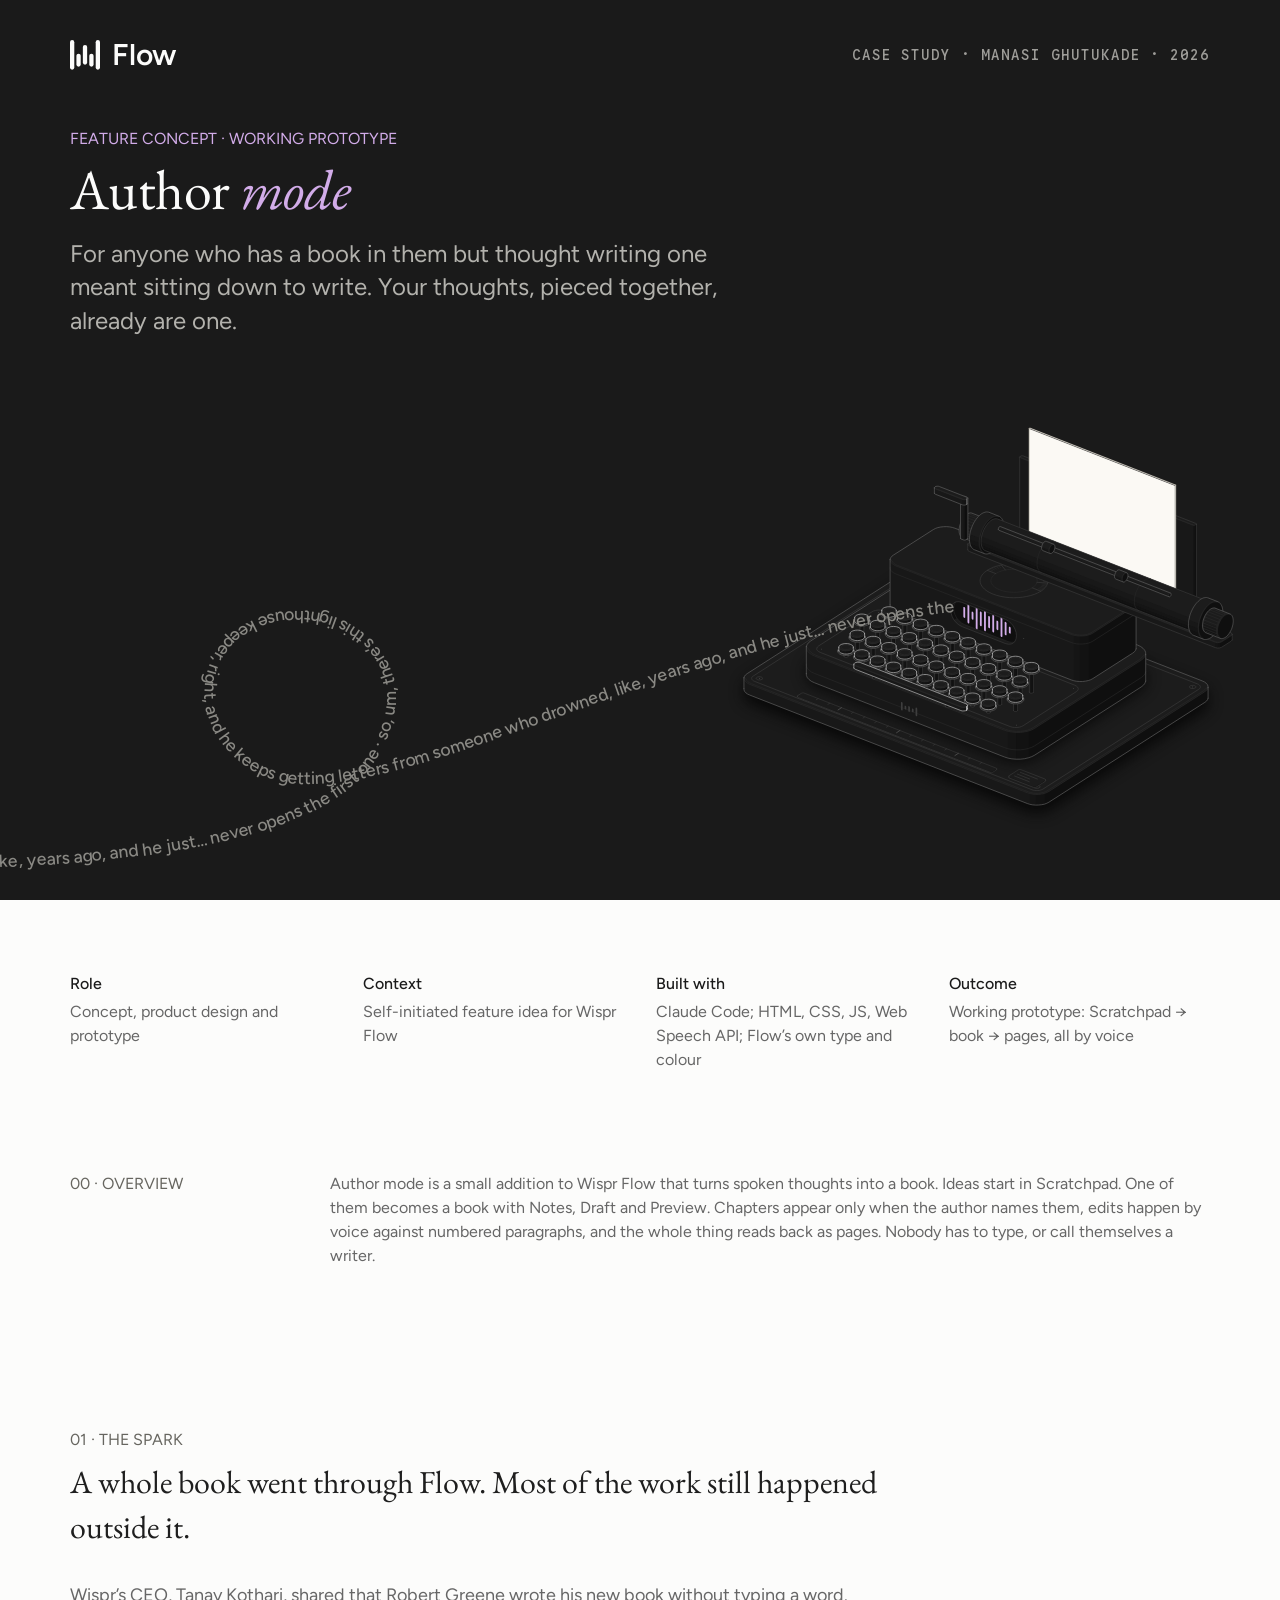
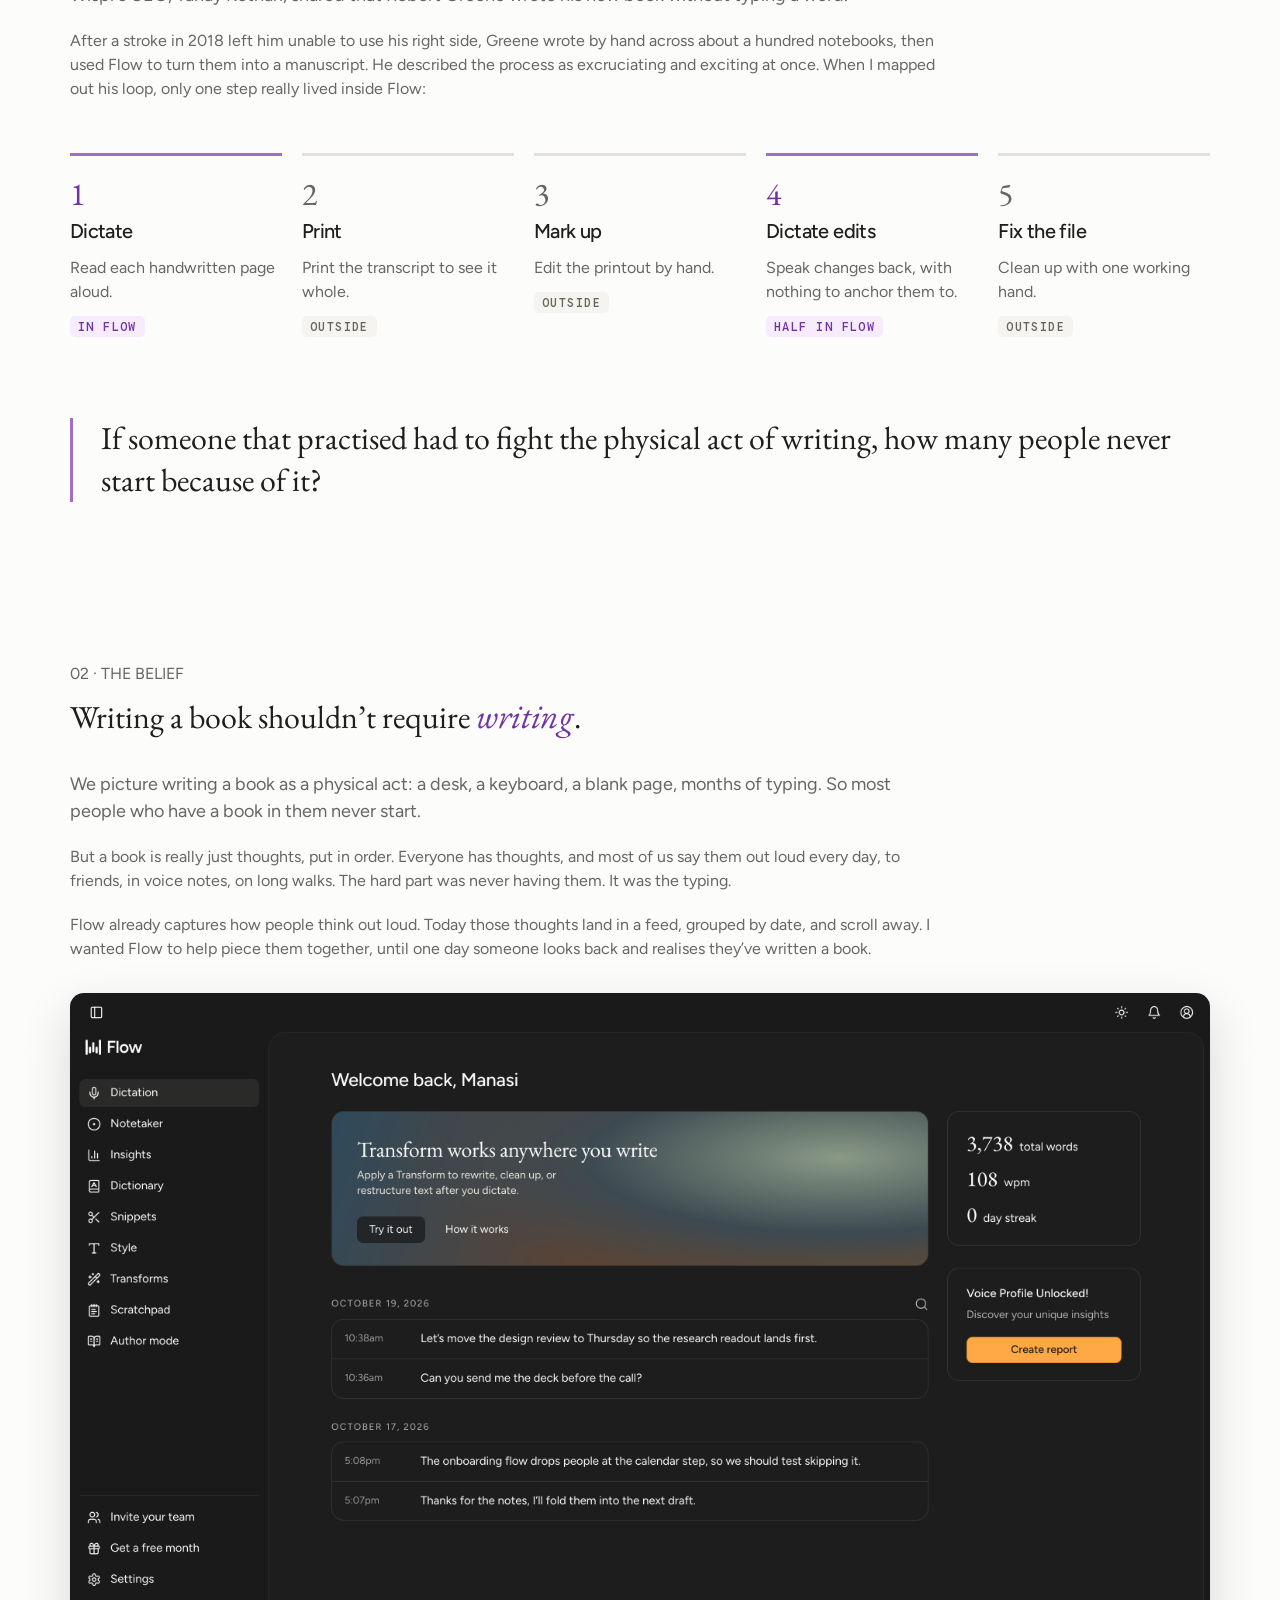
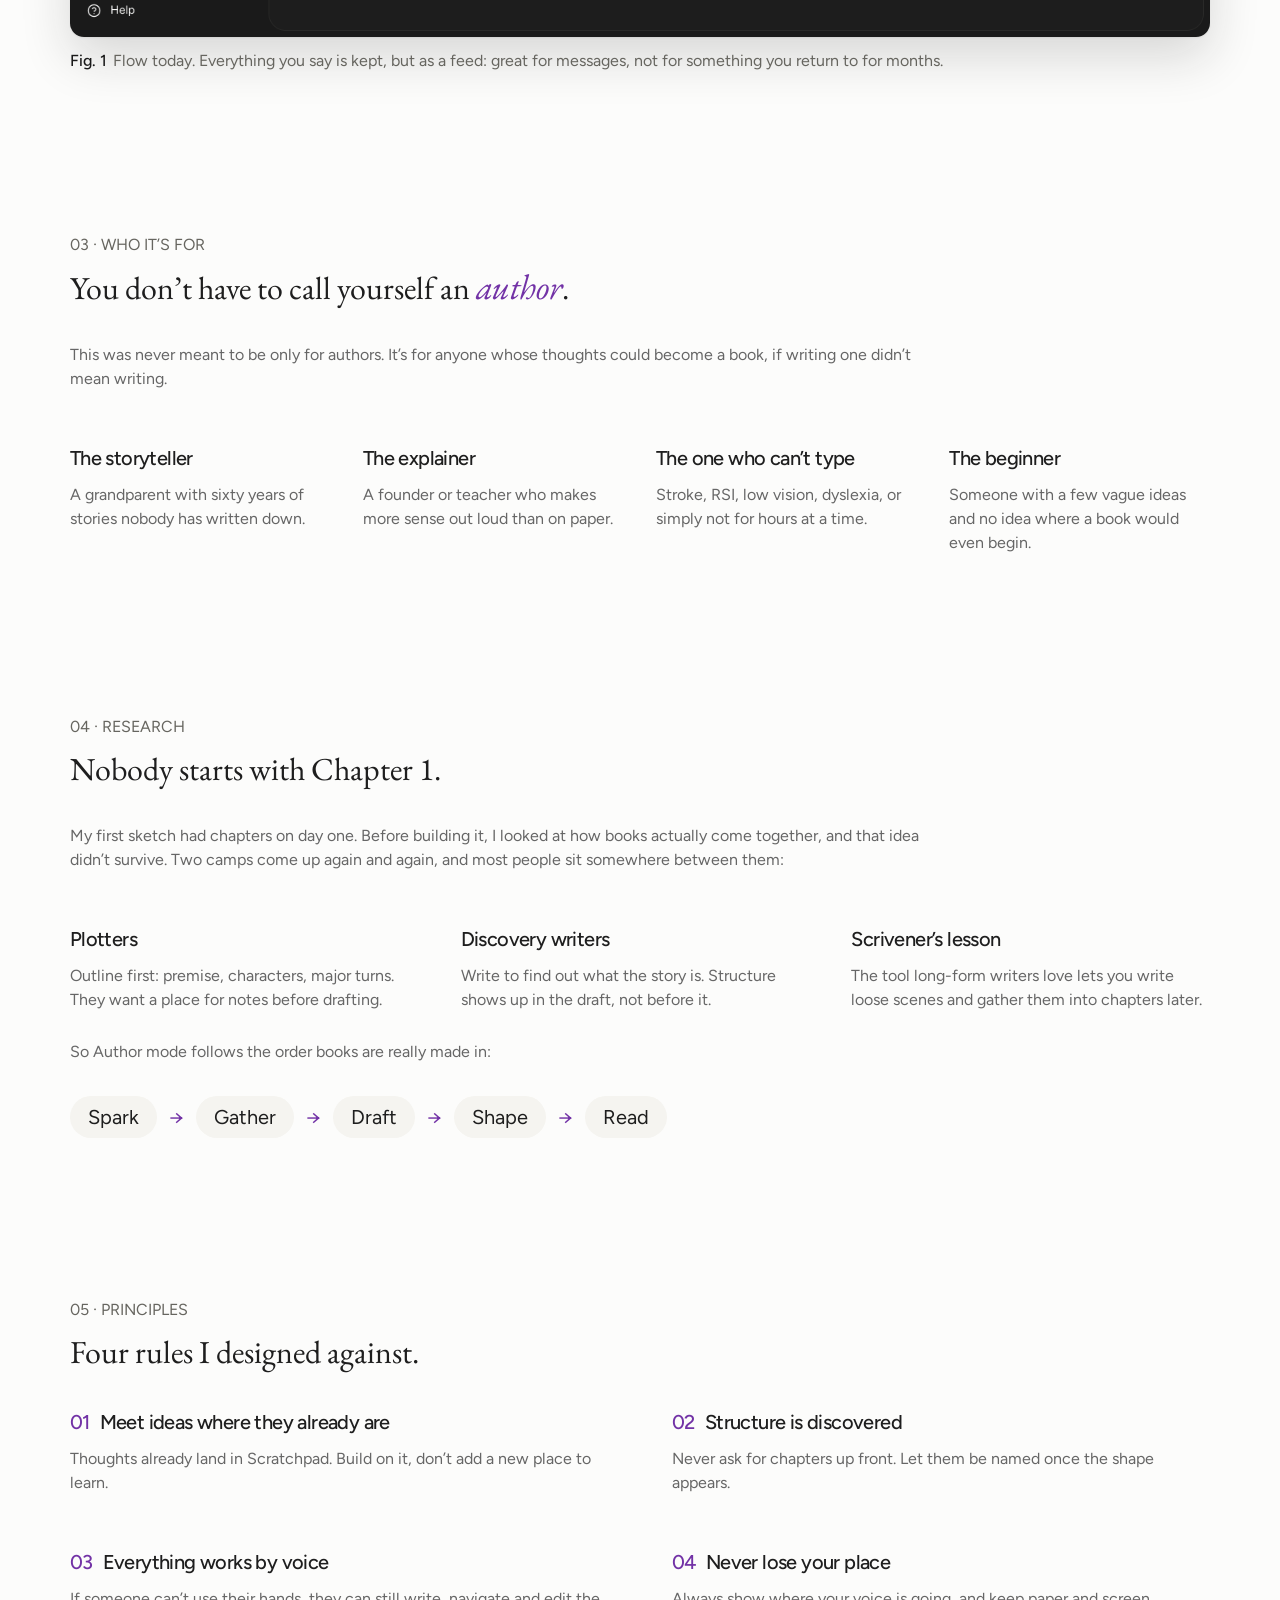
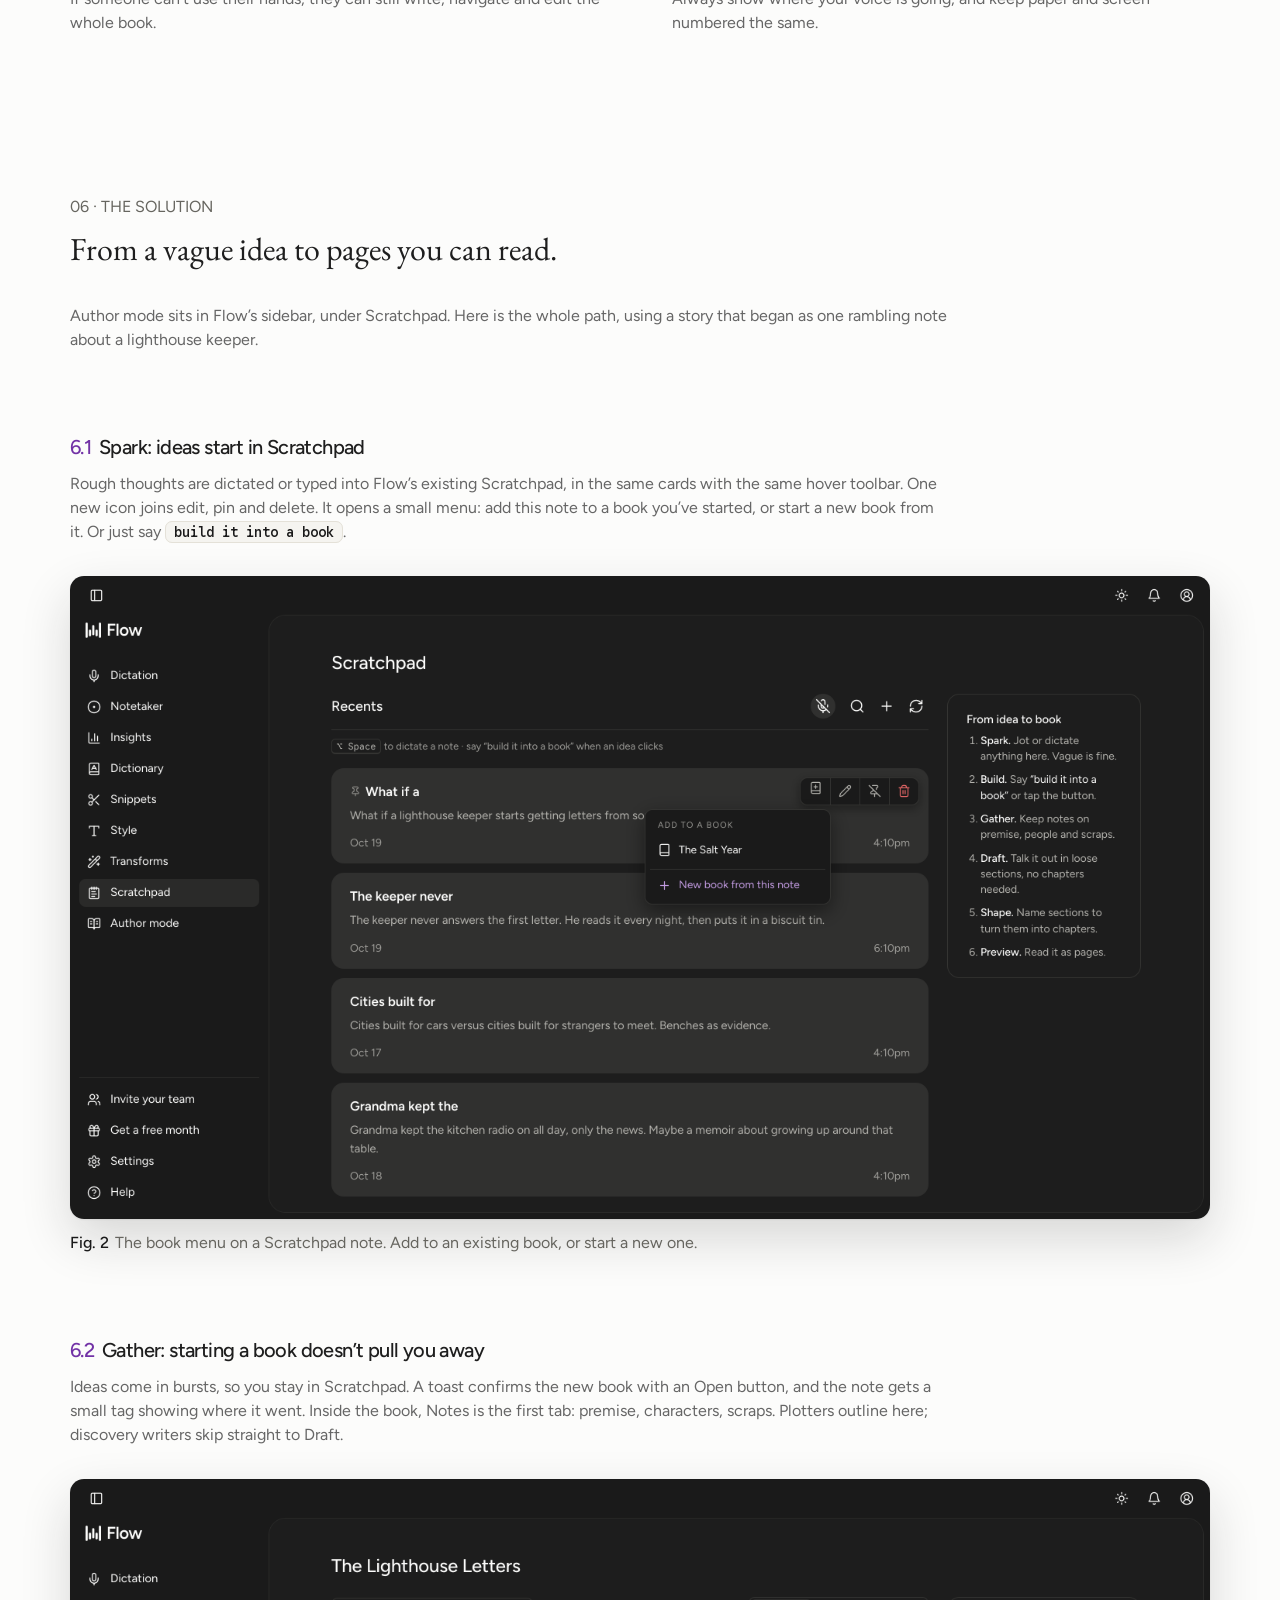
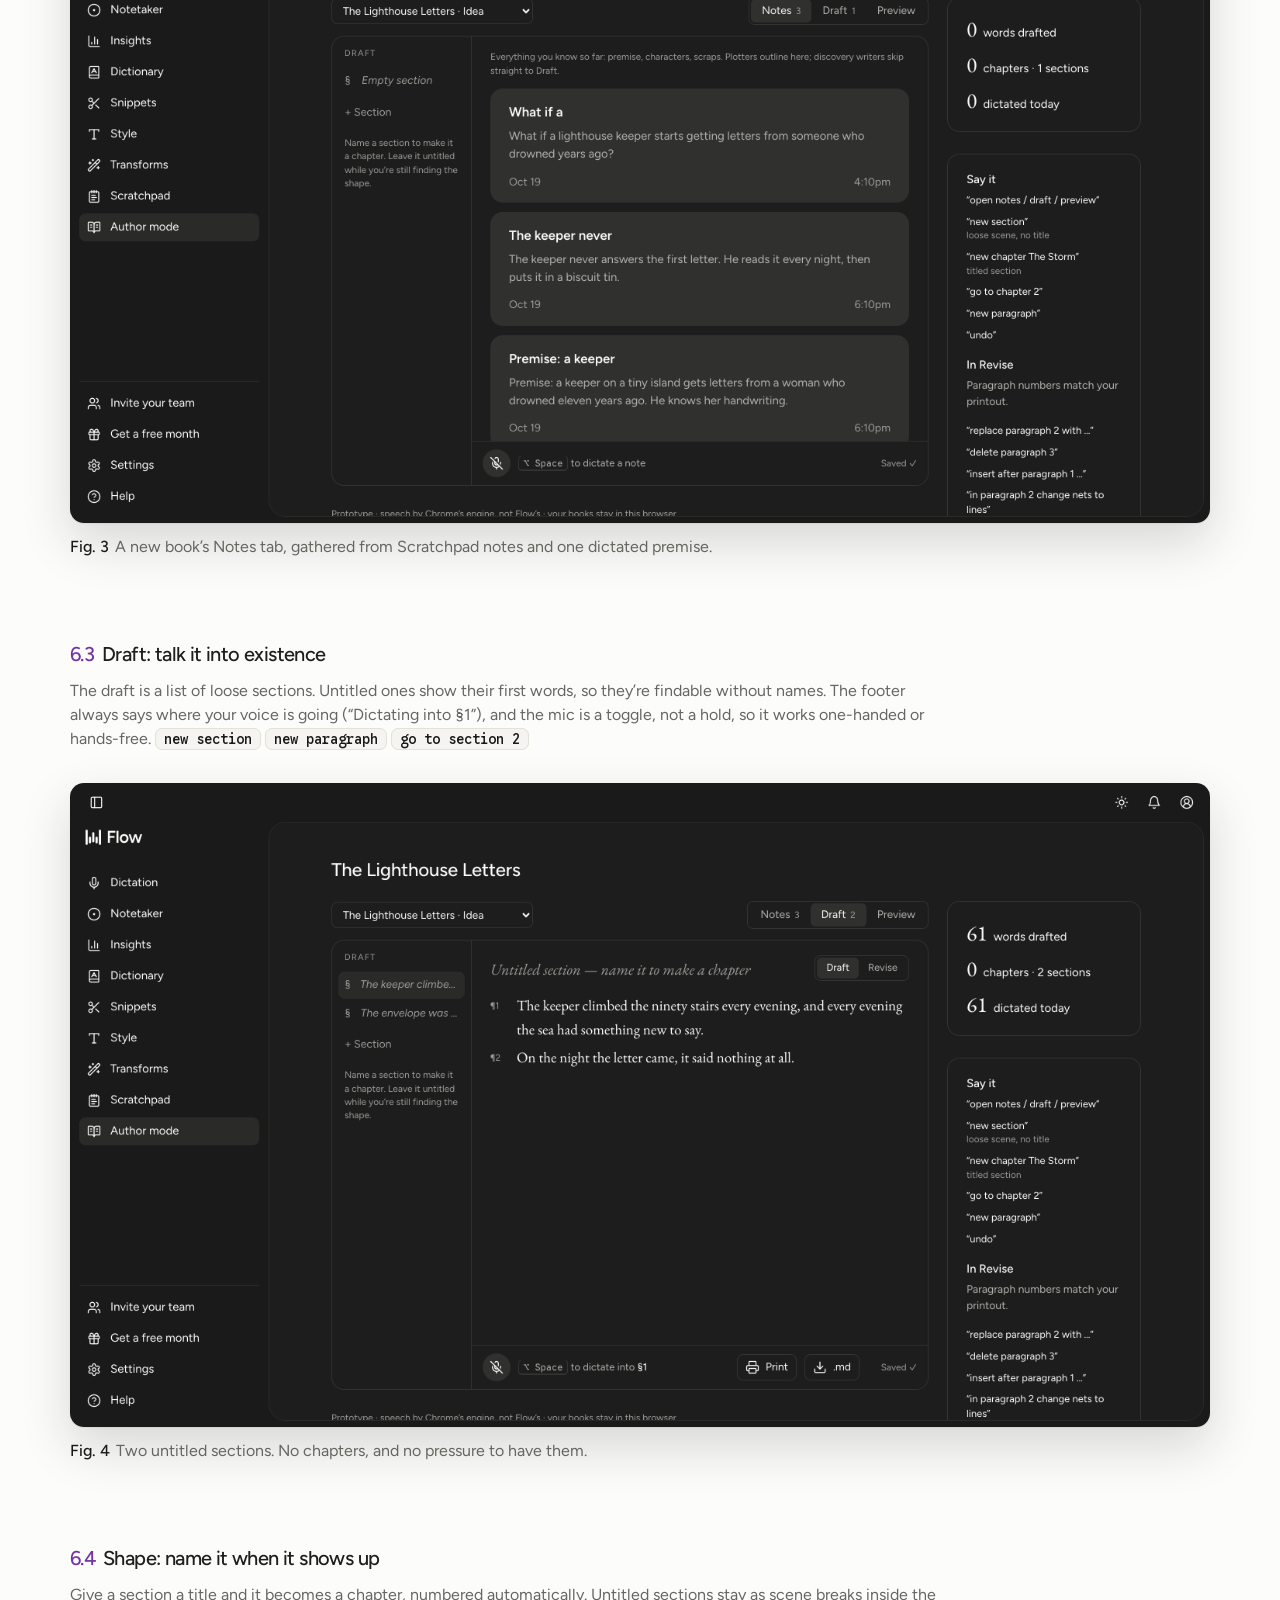
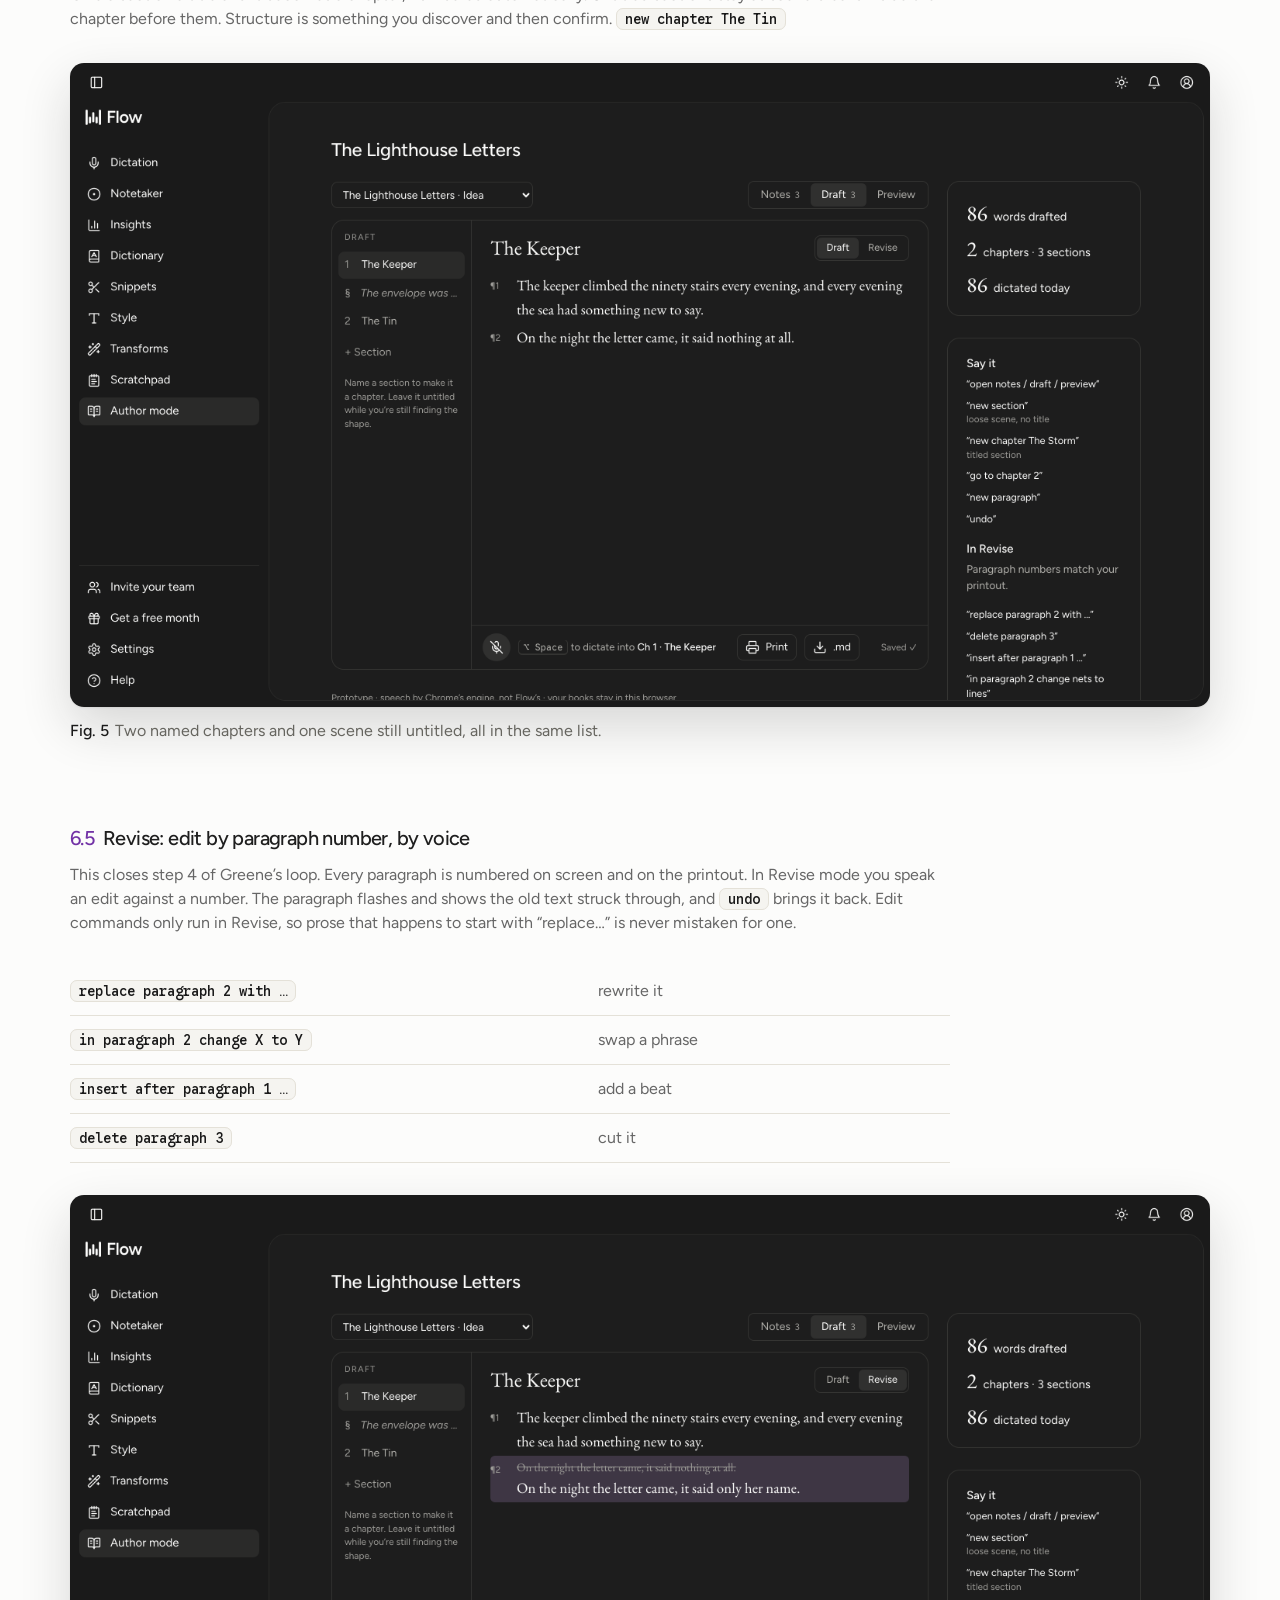
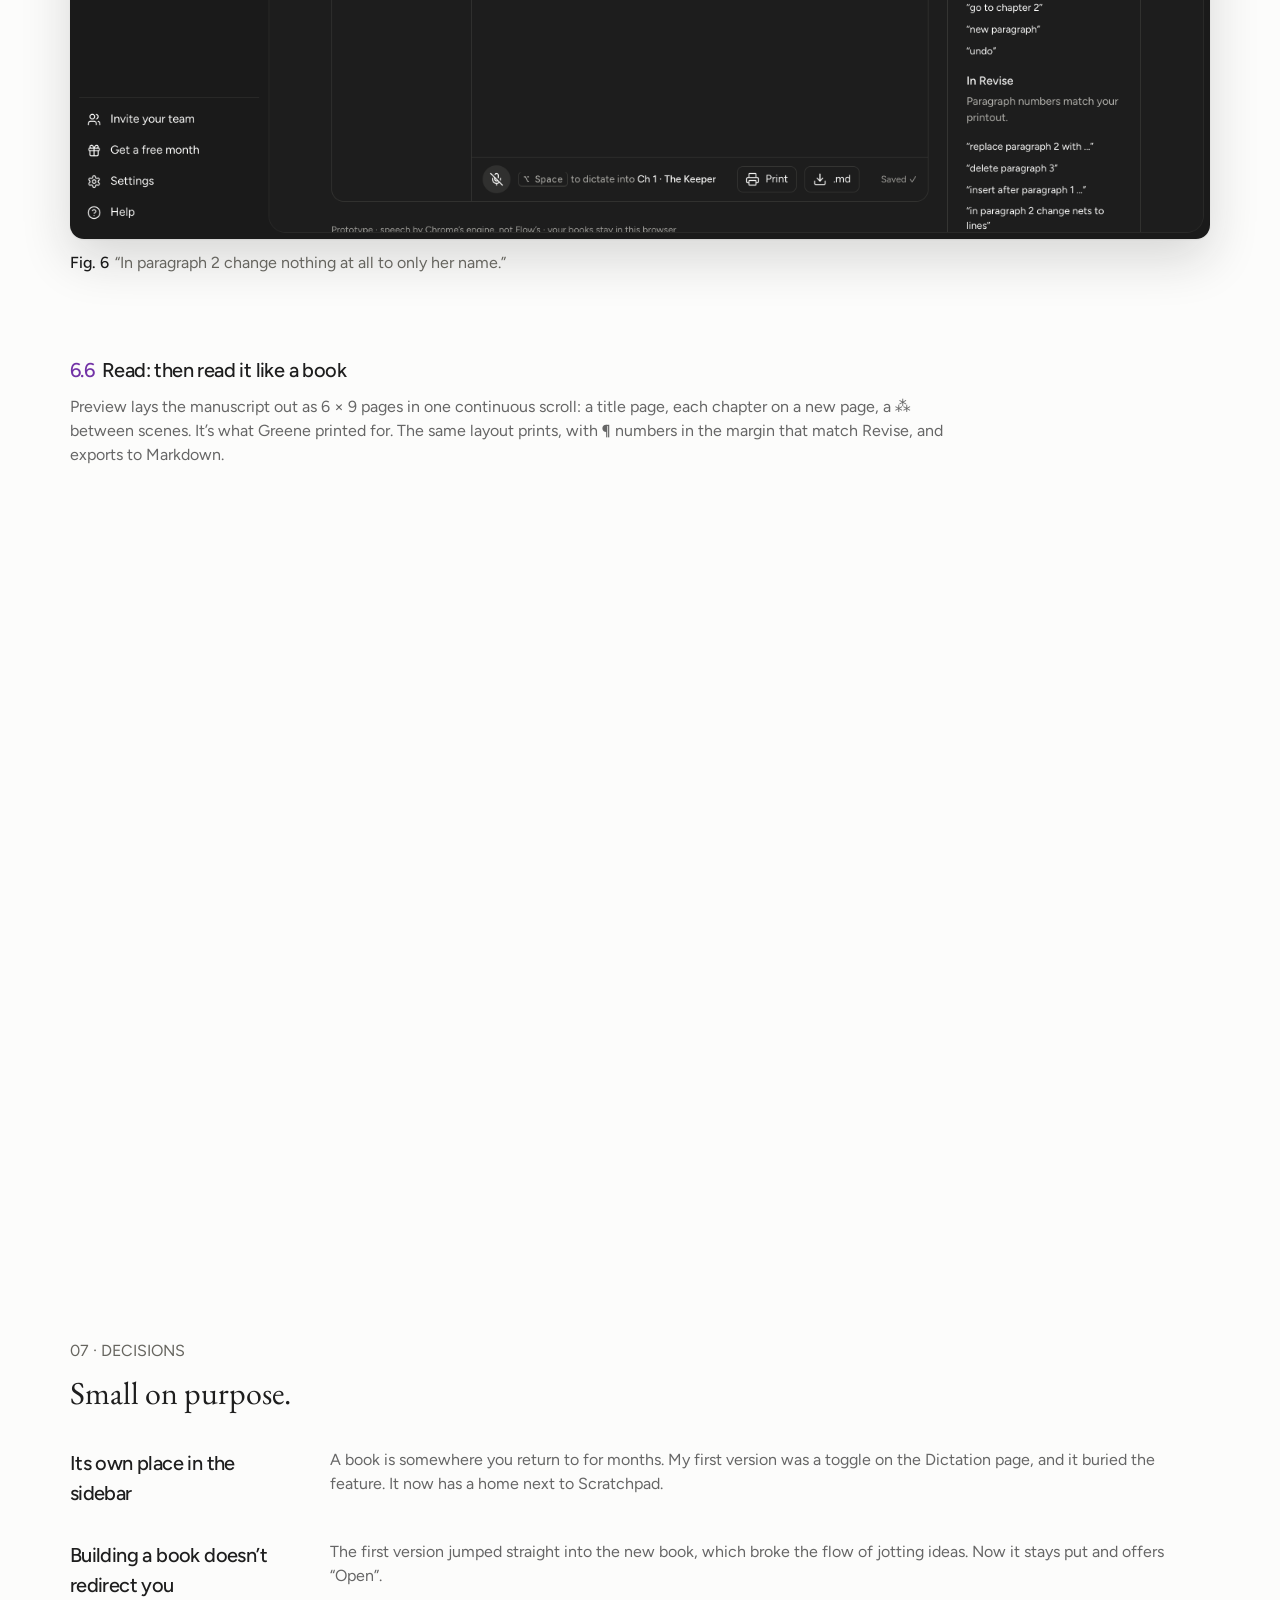
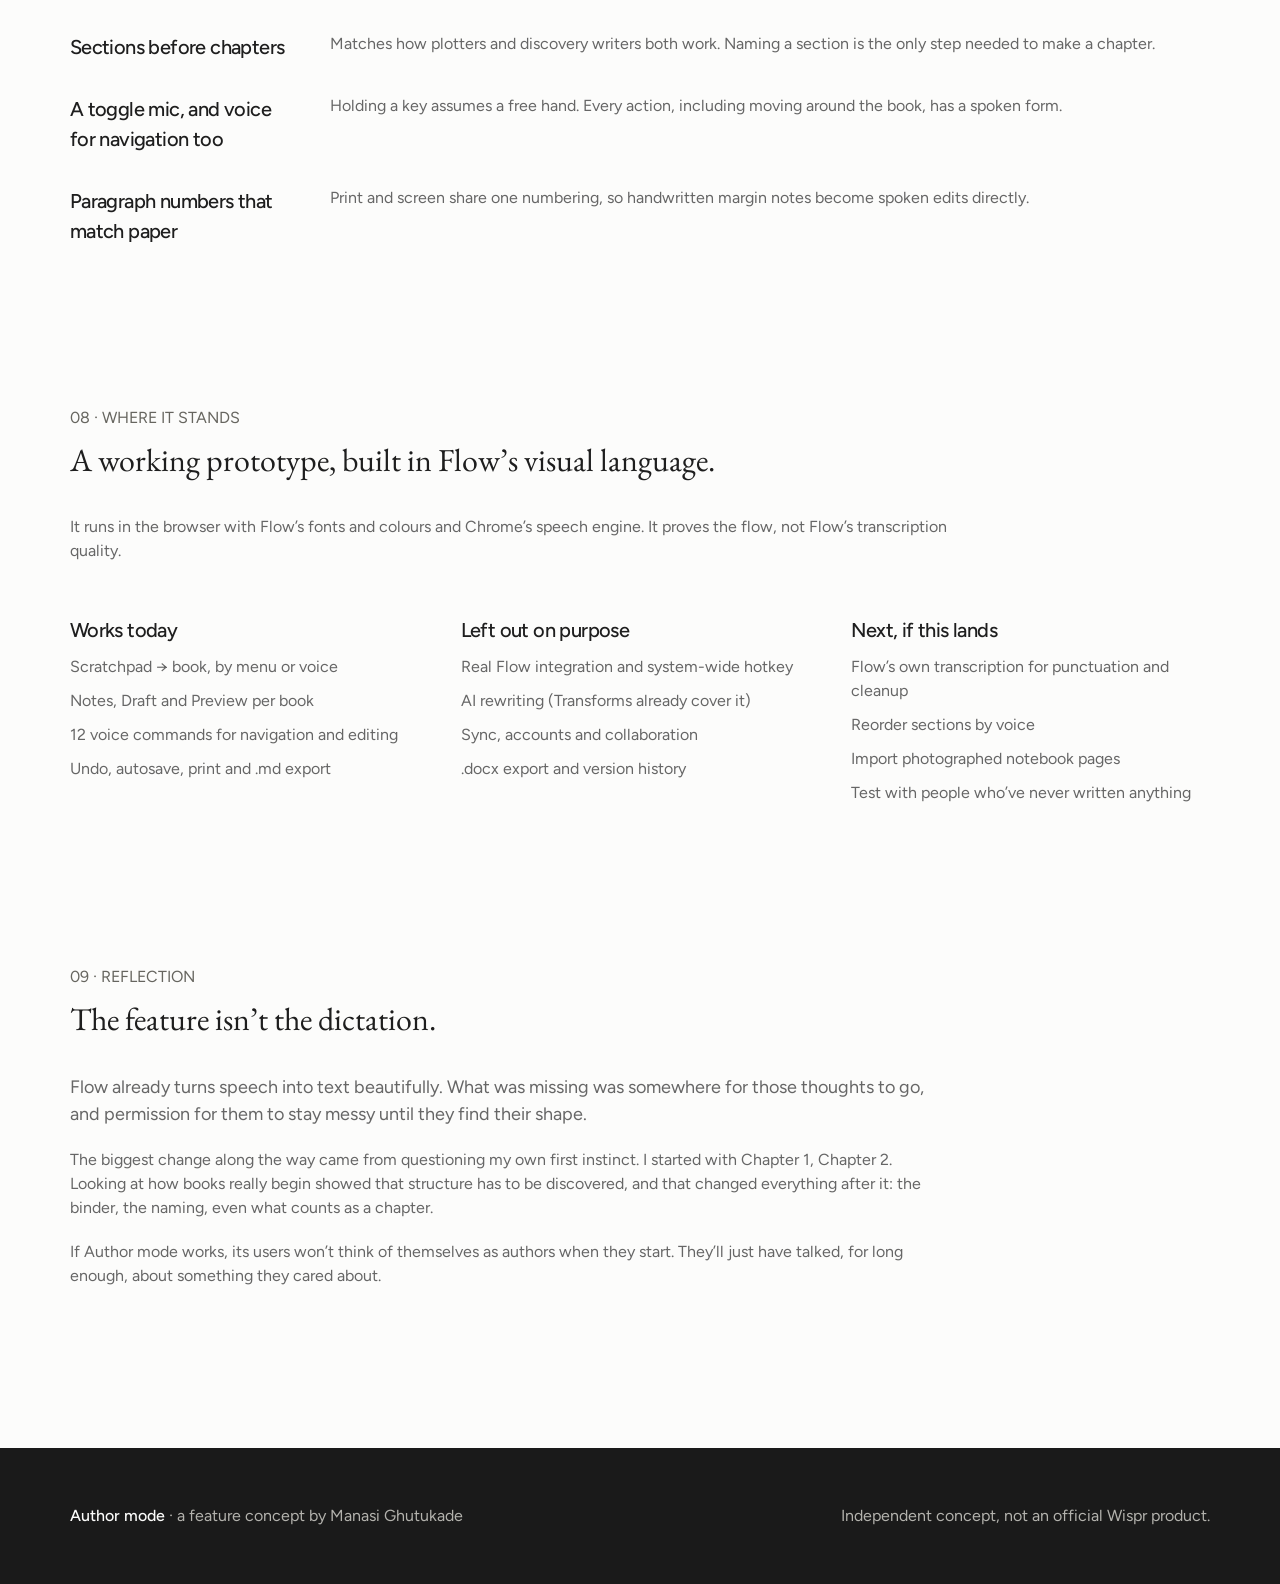
==== commit d822afdb: "update index.html to include 'Claude Code' in the built with section" ====
--- a/case-study/index.html
+++ b/case-study/index.html
@@ -348,7 +348,7 @@
 <dl class="meta">
   <div><dt>Role</dt><dd>Concept, product design and prototype</dd></div>
   <div><dt>Context</dt><dd>Self-initiated feature idea for Wispr Flow</dd></div>
-  <div><dt>Built with</dt><dd>HTML, CSS, JS, Web Speech API; Flow’s own type and colour</dd></div>
+  <div><dt>Built with</dt><dd>Claude Code; HTML, CSS, JS, Web Speech API; Flow’s own type and colour</dd></div>
   <div><dt>Outcome</dt><dd>Working prototype: Scratchpad → book → pages, all by voice</dd></div>
 </dl>
 
